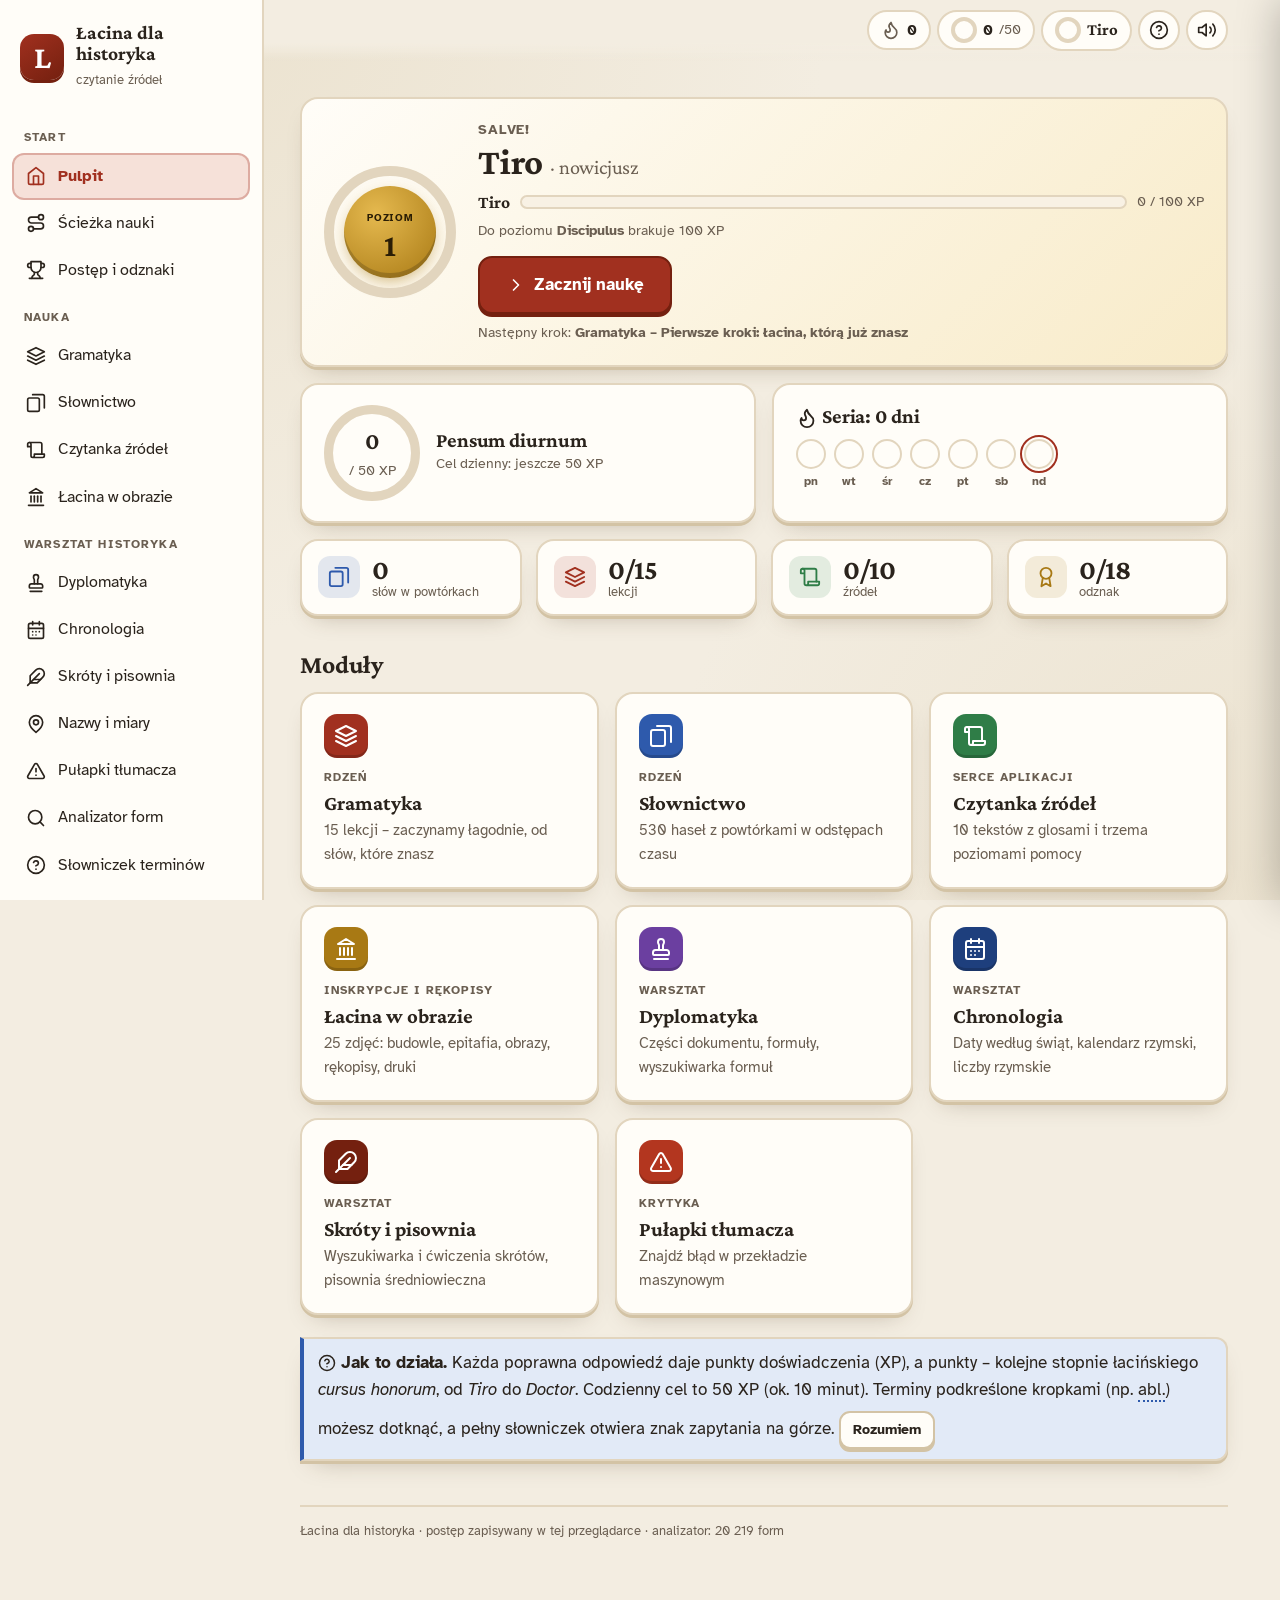
==== docs/index.html @ 0cb1b5a6 "Łacina dla historyka: aplikacja PWA Nowy wygląd, motywacja (XP, poziomy, odznaki), łagodny start, sł" ====
<!doctype html>
<html lang="pl">
<head>
<meta charset="utf-8">
<meta name="viewport" content="width=device-width, initial-scale=1, viewport-fit=cover">
<title>Łacina dla historyka</title>
<meta name="description" content="Nauka łaciny do czytania źródeł historycznych: gramatyka, słownictwo, czytanka, dyplomatyka, chronologia, inskrypcje.">
<meta name="theme-color" content="#a1301f">
<meta name="apple-mobile-web-app-capable" content="yes">
<meta name="mobile-web-app-capable" content="yes">
<meta name="apple-mobile-web-app-status-bar-style" content="default">
<meta name="apple-mobile-web-app-title" content="Łacina">
<link rel="manifest" href="manifest.webmanifest">
<link rel="apple-touch-icon" href="apple-touch-icon.png">
<link rel="preconnect" href="https://fonts.googleapis.com">
<link rel="preconnect" href="https://fonts.gstatic.com" crossorigin>
<link rel="stylesheet" href="https://fonts.googleapis.com/css2?family=Atkinson+Hyperlegible:ital,wght@0,400;0,700;1,400&family=Crimson+Pro:ital,wght@0,400;0,600;0,700;1,400;1,600&display=swap">
<link rel="icon" href="data:image/svg+xml,%3Csvg xmlns='http://www.w3.org/2000/svg' viewBox='0 0 32 32'%3E%3Crect width='32' height='32' rx='8' fill='%23a1301f'/%3E%3Ctext x='16' y='24' font-family='Georgia' font-size='22' font-weight='700' fill='white' text-anchor='middle'%3EL%3C/text%3E%3C/svg%3E">
<style>
/* ============================================================
   ŁACINA DLA HISTORYKA – system wizualny
   Styl: „miękka glina” (wypukłe karty, przyciski z naciśnięciem)
   w palecie rękopisu: rubryka, złoto, lapis, pergamin.
   Czcionki: Crimson Pro (nagłówki, łacina) + Atkinson Hyperlegible (interfejs)
   ============================================================ */
:root {
  --bg: #f3ede1; --bg2: #ebe2cf; --surface: #fffdf8; --surface2: #f8f1e4; --ink: #2a231c; --muted: #6a5e51; --line: #e2d5be; --line2: #d3c3a5;
  --primary: #a1301f; --primary-d: #74200f; --primary-soft: #f6e1d9;
  --gold: #a87914; --gold-l: #e5b94f; --gold-soft: #f8ebc9;
  --ok: #2f7d47; --ok-d: #1f5c33; --ok-soft: #e0efe3; --bad: #b3361f; --bad-soft: #f9e1da;
  --lapis: #2e5aac; --lapis-d: #1e3f7d; --lapis-soft: #e2eaf7;
  --serif: 'Crimson Pro', 'Palatino Linotype', 'Book Antiqua', Georgia, serif;
  --sans: 'Atkinson Hyperlegible', 'Segoe UI', system-ui, -apple-system, Roboto, sans-serif;
  --ms: 'Junicode', 'Segoe UI Historic', 'Noto Serif', 'Palatino Linotype', Cambria, serif;
  --r: 18px; --r-sm: 12px;
  --clay: 0 3px 0 var(--line2), 0 12px 24px -14px rgba(70, 45, 20, .35);
  --t-fast: 140ms; --t-mid: 240ms; --ease: cubic-bezier(.2, .8, .2, 1); --spring: cubic-bezier(.34, 1.56, .64, 1);
  --nav-h: 64px;
  color-scheme: light;
}
@media (prefers-color-scheme: dark) { :root:not([data-theme="light"]) {
  --bg: #15120e; --bg2: #1c1813; --surface: #221d17; --surface2: #2a241d; --ink: #eee5d5; --muted: #b3a693; --line: #3a3229; --line2: #2c261f;
  --primary: #e47a5f; --primary-d: #9c412c; --primary-soft: #3b2219; --gold: #e3b14f; --gold-l: #f0cd7c; --gold-soft: #3a2e14;
  --ok: #6cc287; --ok-d: #2f7d47; --ok-soft: #1b3324; --bad: #f08a72; --bad-soft: #3d221c; --lapis: #8db0e8; --lapis-d: #3f62a3; --lapis-soft: #1b2840;
  --clay: 0 3px 0 #0d0b08, 0 12px 24px -14px rgba(0, 0, 0, .7); color-scheme: dark; } }
:root[data-theme="dark"] {
  --bg: #15120e; --bg2: #1c1813; --surface: #221d17; --surface2: #2a241d; --ink: #eee5d5; --muted: #b3a693; --line: #3a3229; --line2: #2c261f;
  --primary: #e47a5f; --primary-d: #9c412c; --primary-soft: #3b2219; --gold: #e3b14f; --gold-l: #f0cd7c; --gold-soft: #3a2e14;
  --ok: #6cc287; --ok-d: #2f7d47; --ok-soft: #1b3324; --bad: #f08a72; --bad-soft: #3d221c; --lapis: #8db0e8; --lapis-d: #3f62a3; --lapis-soft: #1b2840;
  --clay: 0 3px 0 #0d0b08, 0 12px 24px -14px rgba(0, 0, 0, .7); color-scheme: dark;
}
* { box-sizing: border-box; }
html { -webkit-text-size-adjust: 100%; }
html, body { margin: 0; }
body { background: var(--bg); color: var(--ink); font: 17px/1.6 var(--sans); -webkit-font-smoothing: antialiased;
  background-image: radial-gradient(circle at 15% 0%, var(--bg2) 0, transparent 45%), radial-gradient(circle at 100% 100%, var(--bg2) 0, transparent 40%); background-attachment: fixed; }
a { color: var(--lapis); text-underline-offset: 2px; }
button, input, select, textarea { font: inherit; color: inherit; }
h1, h2, h3, h4 { font-family: var(--serif); font-weight: 700; line-height: 1.15; letter-spacing: -.005em; }
h1 { font-size: 2.3rem; margin: .1em 0 .35em; }
h2 { font-size: 1.6rem; margin: 1.3em 0 .5em; }
h3 { font-size: 1.28rem; margin: 1em 0 .4em; }
h4 { font-size: 1.15rem; margin: 1.3em 0 .35em; color: var(--primary); }
.la { font-family: var(--serif); font-size: 1.08em; }
i.la { font-style: italic; }
.ms { font-family: var(--ms); font-size: 1.15em; }
.ic { flex-shrink: 0; vertical-align: middle; }
::selection { background: var(--gold-soft); }

/* ---------- Układ ---------- */
.app { display: grid; grid-template-columns: 264px minmax(0, 1fr); min-height: 100vh; }
.side { background: var(--surface); border-right: 2px solid var(--line); padding: 18px 12px 30px; position: sticky; top: 0; height: 100vh; overflow-y: auto; z-index: 50; }
.brand { display: flex; gap: 12px; align-items: center; padding: 4px 8px 16px; margin-bottom: 6px; text-decoration: none; color: inherit; }
.brand .ini { font-family: var(--serif); font-size: 2rem; line-height: 1; color: #fff; font-weight: 700; width: 46px; height: 46px; display: grid; place-items: center;
  background: linear-gradient(145deg, var(--primary), var(--primary-d)); border-radius: 14px; box-shadow: 0 3px 0 var(--primary-d); }
.brand b { font-family: var(--serif); font-size: 1.22rem; display: block; line-height: 1.1; }
.brand small { color: var(--muted); font-size: .8rem; }
.nav-group { font-size: .72rem; text-transform: uppercase; letter-spacing: .1em; color: var(--muted); padding: 14px 12px 6px; font-weight: 700; }
.nav a { display: flex; align-items: center; gap: 12px; padding: 9px 12px; border-radius: 12px; color: var(--ink); text-decoration: none; font-size: .98rem; min-height: 44px; border: 2px solid transparent; transition: background var(--t-fast), border-color var(--t-fast); }
.nav a:hover { background: var(--surface2); }
.nav a.on { background: var(--primary-soft); color: var(--primary); font-weight: 700; border-color: color-mix(in srgb, var(--primary) 30%, transparent); }
.nav a .n { margin-left: auto; font-size: .75rem; background: var(--primary); color: #fff; border-radius: 99px; padding: 1px 8px; font-weight: 700; }
.main { padding: 14px 36px 90px; max-width: 1000px; width: 100%; }
.status { position: sticky; top: 0; z-index: 30; display: flex; gap: 6px; align-items: center; justify-content: flex-end; flex-wrap: wrap; padding: 10px 0; margin-bottom: 6px;
  background: linear-gradient(var(--bg) 70%, transparent); }
.st-item { display: inline-flex; align-items: center; gap: 6px; padding: 5px 12px; border-radius: 99px; background: var(--surface); border: 2px solid var(--line); text-decoration: none; color: var(--ink); min-height: 40px; font-size: .95rem; cursor: pointer; }
.st-item b { font-weight: 700; }
.st-item.lvl b { font-family: var(--serif); font-size: 1.05rem; }
.icon-btn { padding: 5px 9px; }
.flame { color: var(--muted); display: inline-flex; }
.flame.lit { color: #e8742c; filter: drop-shadow(0 0 6px rgba(232, 116, 44, .45)); }
.topbar { display: none; }
.bottomnav { display: none; }
@media (max-width: 900px) {
  .app { grid-template-columns: 1fr; }
  .side { position: fixed; left: 0; top: 0; width: 290px; transform: translateX(-102%); transition: transform var(--t-mid) var(--ease); box-shadow: 8px 0 30px rgba(0, 0, 0, .25); padding-bottom: calc(var(--nav-h) + 30px); }
  .side.open { transform: none; }
  .main { padding: 6px 16px calc(var(--nav-h) + 40px + env(safe-area-inset-bottom)); }
  .status { justify-content: space-between; padding-top: calc(8px + env(safe-area-inset-top)); }
  .st-item { padding: 4px 9px; font-size: .9rem; }
  .st-item.lvl b { display: none; }
  h1 { font-size: 1.85rem; }
  .bottomnav { display: grid; grid-template-columns: repeat(5, 1fr); position: fixed; left: 0; right: 0; bottom: 0; z-index: 40; background: var(--surface); border-top: 2px solid var(--line);
    padding: 6px 4px calc(6px + env(safe-area-inset-bottom)); min-height: var(--nav-h); }
  .bottomnav a, .bottomnav button { display: flex; flex-direction: column; align-items: center; justify-content: center; gap: 2px; text-decoration: none; color: var(--muted); font-size: .72rem; font-weight: 700; background: none; border: 0; min-height: 48px; border-radius: 12px; cursor: pointer; position: relative; z-index: 0; }
  .bottomnav .on { color: var(--primary); }
  .bottomnav .on::before { content: ''; position: absolute; top: 2px; width: 44px; height: 30px; border-radius: 10px; background: var(--primary-soft); z-index: -1; }
  .bottomnav .n { position: absolute; top: 2px; right: calc(50% - 22px); background: var(--primary); color: #fff; font-size: .62rem; border-radius: 99px; padding: 0 5px; }
}
.scrim { position: fixed; inset: 0; background: rgba(20, 12, 5, .45); z-index: 45; opacity: 0; pointer-events: none; transition: opacity var(--t-mid); }
.scrim.on { opacity: 1; pointer-events: auto; }

/* ---------- Karty i przyciski (glina) ---------- */
.lead { color: var(--muted); font-size: 1.08rem; max-width: 68ch; }
.lead-in { font-size: 1.1rem; background: var(--gold-soft); border-radius: var(--r-sm); padding: 12px 16px; border-left: 4px solid var(--gold); }
.card { background: var(--surface); border: 2px solid var(--line); border-radius: var(--r); padding: 20px 22px; box-shadow: var(--clay); margin: 16px 0; }
.card h3:first-child, .card h2:first-child { margin-top: 0; }
.grid { display: grid; gap: 16px; grid-template-columns: repeat(auto-fill, minmax(240px, 1fr)); }
.grid .card { margin: 0; }
.tile { display: flex; flex-direction: column; gap: 4px; text-decoration: none; color: inherit; transition: transform var(--t-fast) var(--ease), box-shadow var(--t-fast), border-color var(--t-fast); cursor: pointer; }
.tile:hover { border-color: var(--line2); transform: translateY(-2px); box-shadow: 0 5px 0 var(--line2), 0 18px 30px -16px rgba(70, 45, 20, .4); }
.tile:active { transform: translateY(2px); box-shadow: 0 1px 0 var(--line2); }
.tile .k { font-size: .76rem; text-transform: uppercase; letter-spacing: .08em; color: var(--muted); font-weight: 700; display: flex; align-items: center; gap: 6px; flex-wrap: wrap; }
.tile .t { font-family: var(--serif); font-size: 1.3rem; font-weight: 700; line-height: 1.15; }
.tile .d { color: var(--muted); font-size: .93rem; }
.tile .ti { width: 44px; height: 44px; border-radius: 13px; display: grid; place-items: center; color: #fff; margin-bottom: 6px; box-shadow: inset 0 -3px 0 rgba(0, 0, 0, .18); }
.btn { display: inline-flex; align-items: center; justify-content: center; gap: 8px; border: 2px solid var(--line2); background: var(--surface); padding: 9px 18px; border-radius: 14px; cursor: pointer; text-decoration: none; color: var(--ink);
  font-size: .98rem; font-weight: 700; min-height: 46px; box-shadow: 0 3px 0 var(--line2); transition: transform var(--t-fast) var(--ease), box-shadow var(--t-fast), background var(--t-fast); }
.btn:hover { background: var(--surface2); }
.btn:active { transform: translateY(3px); box-shadow: 0 0 0 var(--line2); }
.btn.pri { background: var(--primary); border-color: var(--primary-d); color: #fff; box-shadow: 0 3px 0 var(--primary-d); }
.btn.pri:hover { filter: brightness(1.07); }
.btn.pri:active { box-shadow: 0 0 0 var(--primary-d); }
.btn.okb { background: var(--ok); border-color: var(--ok-d); color: #fff; box-shadow: 0 3px 0 var(--ok-d); }
.btn.gold { background: linear-gradient(180deg, var(--gold-l), var(--gold)); border-color: var(--gold); color: #2a1d05; box-shadow: 0 3px 0 #7a5608; }
.btn.sm { padding: 5px 12px; font-size: .88rem; min-height: 38px; border-radius: 11px; }
.btn.big { padding: 13px 26px; font-size: 1.08rem; min-height: 54px; }
.btn:disabled { opacity: .5; cursor: default; transform: none; }
.row { display: flex; flex-wrap: wrap; gap: 10px; align-items: center; }
.row.sp { justify-content: space-between; }
.tabs { display: flex; gap: 6px; overflow-x: auto; margin: 14px 0 18px; padding-bottom: 4px; scrollbar-width: thin; }
.tabs button { border: 2px solid var(--line); background: var(--surface); padding: 7px 14px; cursor: pointer; border-radius: 99px; color: var(--muted); font-weight: 700; white-space: nowrap; min-height: 42px; transition: all var(--t-fast); }
.tabs button.on { color: #fff; background: var(--lapis); border-color: var(--lapis-d); box-shadow: 0 2px 0 var(--lapis-d); }
.chip { display: inline-flex; align-items: center; gap: 6px; border: 2px solid var(--line); background: var(--surface); border-radius: 99px; padding: 5px 13px; font-size: .9rem; cursor: pointer; user-select: none; min-height: 38px; font-weight: 700; transition: all var(--t-fast); }
.chip.on { background: var(--lapis-soft); border-color: var(--lapis); color: var(--lapis); }
.tag { display: inline-block; font-size: .74rem; border-radius: 6px; padding: 1px 7px; background: var(--surface2); color: var(--muted); border: 1px solid var(--line); vertical-align: middle; font-weight: 700; }
.tag.real { background: var(--ok-soft); color: var(--ok); border-color: transparent; }
.tag.model { background: var(--lapis-soft); color: var(--lapis); border-color: transparent; }
.tag.ep { background: var(--primary-soft); color: var(--primary); border-color: transparent; }
input[type=text], input[type=number], select, textarea { background: var(--surface); border: 2px solid var(--line); border-radius: 12px; padding: 9px 12px; max-width: 100%; min-height: 44px; }
textarea { width: 100%; min-height: 96px; font-family: var(--serif); font-size: 1.1rem; }
input:focus-visible, select:focus-visible, textarea:focus-visible, button:focus-visible, a:focus-visible, [tabindex]:focus-visible { outline: 3px solid var(--lapis); outline-offset: 2px; }
.muted { color: var(--muted); }
.small { font-size: .88rem; }
.warn { background: var(--primary-soft); border-left: 4px solid var(--primary); padding: 10px 14px; border-radius: 0 12px 12px 0; }
.tip { background: var(--lapis-soft); border-left: 4px solid var(--lapis); padding: 10px 14px; border-radius: 0 12px 12px 0; }
.exs p { margin: .5em 0; padding-left: 14px; border-left: 3px solid var(--line); }
.ok { color: var(--ok); } .bad { color: var(--bad); }
.done-mark { color: var(--ok); font-weight: 700; display: inline-flex; align-items: center; gap: 3px; }
.lesson-body { max-width: 72ch; }
.lesson-body p, .lesson-body li { font-size: 1.04rem; }

/* słowniczek i podpowiedzi */
abbr.term { text-decoration: none; border-bottom: 2px dotted var(--lapis); cursor: help; color: inherit; }
abbr.term:hover { background: var(--lapis-soft); border-radius: 3px; }
.termpop { position: absolute; z-index: 80; max-width: 300px; background: var(--ink); color: var(--bg); padding: 10px 13px; border-radius: 12px; font-size: .9rem; box-shadow: 0 10px 30px rgba(0, 0, 0, .3); animation: fadeUp var(--t-mid) var(--ease); }
.termpop b { font-family: var(--serif); font-size: 1.05rem; }
.drawer { position: fixed; top: 0; right: 0; bottom: 0; width: min(440px, 100%); background: var(--surface); z-index: 90; box-shadow: -10px 0 40px rgba(0, 0, 0, .25); transform: translateX(102%); transition: transform var(--t-mid) var(--ease); display: flex; flex-direction: column; }
.drawer.open { transform: none; }
.drawer header { display: flex; align-items: center; justify-content: space-between; padding: 16px 18px; border-bottom: 2px solid var(--line); }
.drawer header h2 { margin: 0; font-size: 1.4rem; }
.drawer .body { overflow-y: auto; padding: 8px 18px 40px; }
.gl-item { padding: 10px 0; border-bottom: 1px solid var(--line); }
.gl-item b.ab { display: inline-block; min-width: 64px; font-family: var(--serif); color: var(--primary); font-size: 1.1rem; }
.wordgrid { display: grid; grid-template-columns: repeat(auto-fill, minmax(150px, 1fr)); gap: 10px; margin: 10px 0; }
.wordgrid div { background: var(--surface); border: 2px solid var(--line); border-radius: 14px; padding: 10px 12px; box-shadow: 0 2px 0 var(--line2); display: flex; flex-direction: column; }
.wordgrid i.la { font-size: 1.3rem; font-weight: 600; }
.wordgrid span { font-weight: 700; }
.wordgrid small { color: var(--muted); font-size: .8rem; }
.wordgrid .trap { border-color: var(--primary); background: var(--primary-soft); }
.formula { display: flex; flex-wrap: wrap; gap: 10px; margin: 12px 0; }
.formula span { display: flex; flex-direction: column; align-items: center; background: var(--gold-soft); border: 2px solid var(--gold-l); border-radius: 14px; padding: 8px 14px; }
.formula i.la { font-size: 1.5rem; font-weight: 600; }
.formula small { color: var(--muted); font-weight: 700; }

/* tabele */
.tblwrap { overflow-x: auto; }
table.tbl { border-collapse: separate; border-spacing: 0; margin: 12px 0; font-size: .96rem; min-width: 300px; border: 2px solid var(--line); border-radius: 14px; overflow: hidden; background: var(--surface); }
table.tbl th, table.tbl td { border-bottom: 1px solid var(--line); padding: 7px 12px; text-align: left; vertical-align: top; }
table.tbl tr:last-child td { border-bottom: 0; }
table.tbl th { background: var(--surface2); font-weight: 700; }
table.par td:first-child { color: var(--muted); }
table.par td b { color: var(--primary); }
.lesson-body table.tbl { display: block; overflow-x: auto; max-width: 100%; }

/* ćwiczenia */
.q { margin: 6px 0 18px; }
.q .qq { font-weight: 700; margin-bottom: 10px; font-size: 1.05rem; }
.opts { display: grid; gap: 10px; }
.opt { text-align: left; border: 2px solid var(--line2); background: var(--surface); border-radius: 14px; padding: 11px 16px; cursor: pointer; min-height: 50px; box-shadow: 0 3px 0 var(--line2); font-size: 1rem;
  transition: transform var(--t-fast) var(--ease), box-shadow var(--t-fast), background var(--t-fast), border-color var(--t-fast); }
.opt:hover:not(:disabled) { border-color: var(--lapis); background: var(--lapis-soft); }
.opt:active:not(:disabled) { transform: translateY(3px); box-shadow: none; }
.opt small { display: block; color: var(--muted); font-size: .78rem; margin-top: 1px; }
.opt.right { background: var(--ok-soft); border-color: var(--ok); box-shadow: 0 3px 0 var(--ok-d); }
.opt.wrong { background: var(--bad-soft); border-color: var(--bad); }
.opt:disabled { cursor: default; }
.expl { margin-top: 10px; font-size: .96rem; padding: 10px 14px; border-radius: 12px; background: var(--surface2); }
.expl.good { background: var(--ok-soft); }
.expl.badx { background: var(--bad-soft); }
.tok { cursor: pointer; border-radius: 6px; padding: 1px 4px; border: 2px solid transparent; transition: all var(--t-fast); }
.tok:hover { background: var(--lapis-soft); }
.tok.sel { background: var(--lapis-soft); border-color: var(--lapis); }
.tok.hit { background: var(--ok-soft); border-color: var(--ok); }
.tok.miss { background: var(--bad-soft); border: 2px dashed var(--bad); }
.tok.false { background: var(--bad-soft); text-decoration: line-through; }
.find-s { font-family: var(--serif); font-size: 1.3rem; line-height: 2.1; }
.drill-form { font-family: var(--serif); font-size: 2.6rem; color: var(--primary); margin: 6px 0; font-weight: 600; }
.score { font-family: var(--serif); font-size: 1.4rem; }
.qprog { height: 12px; background: var(--surface2); border-radius: 99px; overflow: hidden; border: 2px solid var(--line); margin: 6px 0 14px; }
.qprog i { display: block; height: 100%; background: linear-gradient(90deg, var(--ok), #59b072); border-radius: 99px; transition: width .5s var(--ease); box-shadow: inset 0 -3px 0 rgba(0, 0, 0, .12); }
.lsteps { display: flex; gap: 8px; margin: 6px 0 18px; flex-wrap: wrap; }
.lsteps span { display: inline-flex; align-items: center; gap: 6px; font-size: .85rem; font-weight: 700; color: var(--muted); background: var(--surface); border: 2px solid var(--line); border-radius: 99px; padding: 4px 12px; }
.lsteps span.on { color: var(--primary); border-color: var(--primary); background: var(--primary-soft); }
.lsteps span.done { color: var(--ok); border-color: var(--ok); background: var(--ok-soft); }

/* czytanka */
.reader { font-family: var(--serif); font-size: 1.36rem; line-height: 2.1; }
.reader.l1 { line-height: 1.35; }
.w { cursor: pointer; border-radius: 4px; }
.w:hover { background: var(--lapis-soft); }
.w.looked { border-bottom: 2px dotted var(--primary); }
.reader.l1 .wb, .reader.l2 .wb.hasg { display: inline-flex; flex-direction: column; align-items: flex-start; vertical-align: top; margin: 0 4px 12px 0; }
.wb .g { display: none; font-family: var(--sans); font-size: .64rem; line-height: 1.25; color: var(--muted); max-width: 14ch; }
.reader.l1 .wb .g, .reader.l2 .wb.hasg .g { display: block; }
.reader.l2 .wb.hasg .w { color: var(--primary); }
.wpop { position: absolute; z-index: 60; background: var(--surface); border: 2px solid var(--line); border-radius: 14px; box-shadow: 0 12px 34px rgba(0, 0, 0, .2); padding: 12px 16px; max-width: 340px; font-size: .93rem; animation: fadeUp var(--t-mid) var(--ease); }
.wpop .lem { font-family: var(--serif); font-size: 1.25rem; font-weight: 700; }
.wpop .fm { color: var(--muted); }
.wpop .mn { margin-top: 4px; }
.wpop .auto { margin-top: 8px; padding-top: 8px; border-top: 1px solid var(--line); font-size: .84rem; color: var(--muted); }
.part-chip { font-family: var(--sans); font-size: .62rem; text-transform: uppercase; letter-spacing: .06em; color: #fff; padding: 1px 7px; border-radius: 5px; vertical-align: middle; margin-right: 4px; font-weight: 700; }
.seg { border-radius: 4px; padding: 2px 0; }
.tr { font-family: var(--serif); font-size: 1.15rem; background: var(--surface2); padding: 14px 18px; border-radius: 14px; border: 2px solid var(--line); }
.levels { display: inline-flex; border: 2px solid var(--line); border-radius: 14px; overflow: hidden; background: var(--surface); }
.levels button { border: 0; background: none; padding: 8px 13px; cursor: pointer; font-size: .9rem; font-weight: 700; min-height: 42px; color: var(--muted); }
.levels button.on { background: var(--lapis); color: #fff; }

/* fiszki */
.flash { text-align: center; padding: 34px 22px; min-height: 260px; display: flex; flex-direction: column; justify-content: center; }
.flash .la { font-size: 2.3rem; font-weight: 600; }
.flash .cls { color: var(--muted); font-size: .88rem; }
.flash .ans { font-size: 1.35rem; margin-top: 14px; animation: fadeUp var(--t-mid) var(--ease); }
.grades { display: grid; grid-template-columns: repeat(4, 1fr); gap: 8px; margin-top: 18px; }
.grades .btn { flex-direction: column; gap: 0; padding: 8px 6px; }
.grades .btn small { color: var(--muted); font-size: .72rem; font-weight: 400; }
.grades .g0 { border-color: var(--bad); } .grades .g3 { border-color: var(--ok); }

/* obrazy */
.imgcard { padding: 0; overflow: hidden; }
.imgcard .ph { aspect-ratio: 4 / 3; background: var(--surface2); display: grid; place-items: center; color: var(--muted); font-size: .85rem; overflow: hidden; }
.imgcard .ph img { width: 100%; height: 100%; object-fit: cover; display: block; transition: transform .5s var(--ease); }
.imgcard:hover .ph img { transform: scale(1.04); }
.imgcard .tx { padding: 12px 16px 16px; }
.figure { background: var(--surface2); border-radius: var(--r); overflow: hidden; border: 2px solid var(--line); box-shadow: var(--clay); }
.figure img { width: 100%; max-height: 72vh; object-fit: contain; display: block; background: #111; }
.figure .cap { padding: 8px 14px; font-size: .82rem; color: var(--muted); }
.inscr { font-family: var(--serif); font-size: 1.25rem; letter-spacing: .03em; white-space: pre-line; background: var(--surface2); padding: 14px 18px; border-radius: 14px; border: 2px solid var(--line); }
.hidden { display: none !important; }
.offline { padding: 40px 16px; text-align: center; color: #ddd; }

/* ---------- Motywacja ---------- */
.hero { display: grid; grid-template-columns: auto 1fr; gap: 22px; align-items: center; background: linear-gradient(135deg, var(--surface) 0%, var(--gold-soft) 100%); }
.hero h1 { margin: 0 0 4px; }
@media (max-width: 560px) { .hero { grid-template-columns: 1fr; justify-items: center; text-align: center; } .hero .row { justify-content: center; } }
.emblem { position: relative; width: 132px; height: 132px; display: grid; place-items: center; }
.emblem svg.ring { position: absolute; inset: 0; }
.emblem .core { width: 92px; height: 92px; border-radius: 50%; display: grid; place-items: center; text-align: center; color: #2a1d05;
  background: radial-gradient(circle at 35% 30%, var(--gold-l), var(--gold)); box-shadow: inset 0 -5px 0 rgba(0, 0, 0, .18), 0 6px 18px -6px rgba(168, 121, 20, .7); }
.emblem .core b { font-family: var(--serif); font-size: 2rem; line-height: 1; display: block; }
.emblem .core small { font-size: .62rem; font-weight: 700; letter-spacing: .08em; text-transform: uppercase; }
.ring-bg { fill: none; stroke: var(--line); }
.ring-fg { fill: none; stroke: var(--ok); stroke-linecap: round; transition: stroke-dashoffset 1s var(--ease); }
.ring.gold .ring-fg { stroke: var(--gold); }
.ring.full .ring-fg { stroke: var(--ok); }
.ring.lapis .ring-fg { stroke: var(--lapis); }
.ring.prim .ring-fg { stroke: var(--primary); }
.lvlbar { display: flex; align-items: center; gap: 10px; flex-wrap: wrap; }
.lvlname { font-family: var(--serif); font-weight: 700; font-size: 1.1rem; }
.xpbar { flex: 1; min-width: 140px; height: 14px; background: var(--surface2); border: 2px solid var(--line); border-radius: 99px; overflow: hidden; }
.xpbar i { display: block; height: 100%; background: linear-gradient(90deg, var(--gold), var(--gold-l)); border-radius: 99px; box-shadow: inset 0 -3px 0 rgba(0, 0, 0, .12); transition: width 1s var(--ease); }
.stats { display: grid; grid-template-columns: repeat(auto-fit, minmax(150px, 1fr)); gap: 14px; }
.stat { background: var(--surface); border: 2px solid var(--line); border-radius: var(--r); padding: 14px 16px; box-shadow: var(--clay); display: flex; gap: 12px; align-items: center; }
.stat .si { width: 42px; height: 42px; border-radius: 12px; display: grid; place-items: center; flex-shrink: 0; }
.stat .v { font-family: var(--serif); font-size: 1.75rem; font-weight: 700; line-height: 1.05; }
.stat .l { color: var(--muted); font-size: .82rem; line-height: 1.25; }
.week { display: flex; gap: 8px; margin-top: 10px; flex-wrap: wrap; }
.week span { display: flex; flex-direction: column; align-items: center; gap: 3px; font-size: .72rem; color: var(--muted); font-weight: 700; }
.week i { width: 30px; height: 30px; border-radius: 50%; border: 2px solid var(--line); display: grid; place-items: center; background: var(--surface); }
.week i.on { background: linear-gradient(145deg, #f39a4a, #e0612a); border-color: #c4511f; color: #fff; }
.week i.today { outline: 2px solid var(--primary); outline-offset: 2px; }
.modrings { display: grid; grid-template-columns: repeat(auto-fill, minmax(150px, 1fr)); gap: 14px; }
.modring { display: flex; flex-direction: column; align-items: center; text-align: center; gap: 6px; text-decoration: none; color: inherit; padding: 16px 10px; }
.modring .rw { position: relative; width: 74px; height: 74px; display: grid; place-items: center; }
.modring .rw svg.ring { position: absolute; inset: 0; }
.modring b { font-family: var(--serif); font-size: 1.1rem; }
.heat { display: grid; grid-template-rows: repeat(7, 14px); grid-auto-flow: column; grid-auto-columns: 14px; gap: 4px; overflow-x: auto; padding: 4px 0; }
.heat i { width: 14px; height: 14px; border-radius: 4px; background: var(--surface2); border: 1px solid var(--line); }
.heat i.h1 { background: #f2d58e; border-color: #e1bd62; } .heat i.h2 { background: #e6aa45; border-color: #c98d2a; } .heat i.h3 { background: #c46a24; border-color: #a2561b; } .heat i.h4 { background: var(--primary); border-color: var(--primary-d); }
.bars { display: flex; align-items: flex-end; gap: 6px; height: 140px; padding-top: 10px; }
.bars div { flex: 1; display: flex; flex-direction: column; align-items: center; gap: 4px; height: 100%; justify-content: flex-end; font-size: .68rem; color: var(--muted); }
.bars b { display: block; width: 100%; border-radius: 6px 6px 3px 3px; background: linear-gradient(180deg, var(--gold-l), var(--gold)); min-height: 3px; transition: height .8s var(--ease); }
.bars b.goal { background: linear-gradient(180deg, #7fcf94, var(--ok)); }
.badges { display: grid; grid-template-columns: repeat(auto-fill, minmax(130px, 1fr)); gap: 14px; }
.badge { display: flex; flex-direction: column; align-items: center; text-align: center; gap: 6px; padding: 14px 8px; border-radius: var(--r); background: var(--surface); border: 2px solid var(--line); box-shadow: var(--clay); }
.badge .md { width: 62px; height: 62px; border-radius: 50%; display: grid; place-items: center; color: #3b2a07; background: radial-gradient(circle at 35% 30%, var(--gold-l), var(--gold)); box-shadow: inset 0 -4px 0 rgba(0, 0, 0, .2); position: relative; overflow: hidden; }
.badge .md::after { content: ''; position: absolute; inset: 0; background: linear-gradient(120deg, transparent 30%, rgba(255, 255, 255, .55) 45%, transparent 60%); transform: translateX(-120%); animation: shine 3.2s ease-in-out infinite; }
.badge.locked .md { background: var(--surface2); color: var(--muted); box-shadow: inset 0 -3px 0 var(--line); }
.badge.locked .md::after { display: none; }
.badge.locked { opacity: .75; }
.badge b { font-family: var(--serif); font-size: 1.05rem; }
.badge small { color: var(--muted); font-size: .76rem; line-height: 1.25; }

/* ścieżka (cursus) */
.path { position: relative; display: flex; flex-direction: column; align-items: center; gap: 10px; padding: 10px 0 30px; }
.unit { width: 100%; max-width: 560px; margin: 18px 0 6px; padding: 12px 18px; border-radius: var(--r); color: #fff; box-shadow: inset 0 -4px 0 rgba(0, 0, 0, .2); }
.unit b { font-family: var(--serif); font-size: 1.2rem; display: block; }
.unit small { opacity: .9; }
.node { position: relative; display: flex; align-items: center; gap: 14px; text-decoration: none; color: inherit; width: 100%; max-width: 560px; }
.node .dot { width: 66px; height: 66px; border-radius: 50%; display: grid; place-items: center; flex-shrink: 0; background: var(--surface); border: 3px solid var(--line2); box-shadow: 0 5px 0 var(--line2); color: var(--muted); transition: transform var(--t-fast) var(--ease); }
.node:hover .dot { transform: translateY(-2px); }
.node:active .dot { transform: translateY(4px); box-shadow: 0 1px 0 var(--line2); }
.node.done .dot { background: radial-gradient(circle at 35% 30%, var(--gold-l), var(--gold)); border-color: #8f6510; box-shadow: 0 5px 0 #7a5608; color: #3b2a07; }
.node.cur .dot { background: var(--primary); border-color: var(--primary-d); box-shadow: 0 5px 0 var(--primary-d); color: #fff; animation: pulse 2s ease-in-out infinite; }
.node .lbl { background: var(--surface); border: 2px solid var(--line); border-radius: 14px; padding: 8px 14px; box-shadow: 0 2px 0 var(--line2); flex: 1; }
.node .lbl small { display: block; color: var(--muted); font-size: .75rem; text-transform: uppercase; letter-spacing: .07em; font-weight: 700; }
.node .lbl span { font-weight: 700; }
.node.cur .lbl { border-color: var(--primary); }
.node.z1 { padding-left: 40px; } .node.z2 { padding-left: 80px; } .node.z3 { padding-left: 40px; }
@media (max-width: 520px) { .node.z1, .node.z3 { padding-left: 18px; } .node.z2 { padding-left: 36px; } .node .dot { width: 56px; height: 56px; } }
.startbtn { position: absolute; top: -26px; left: 0; background: var(--primary); color: #fff; font-size: .7rem; font-weight: 700; padding: 2px 10px; border-radius: 8px; text-transform: uppercase; letter-spacing: .08em; animation: bob 1.6s ease-in-out infinite; white-space: nowrap; }
.node.cur { margin-top: 22px; }

/* toasty, +XP, okna */
#toasts { position: fixed; left: 50%; bottom: calc(var(--nav-h) + 20px + env(safe-area-inset-bottom)); transform: translateX(-50%); z-index: 100; display: flex; flex-direction: column; gap: 8px; align-items: center; pointer-events: none; width: max-content; max-width: calc(100vw - 32px); }
@media (min-width: 901px) { #toasts { bottom: 28px; } }
.toast { display: flex; gap: 10px; align-items: center; background: var(--ink); color: var(--bg); padding: 10px 18px; border-radius: 16px; box-shadow: 0 10px 28px rgba(0, 0, 0, .3); opacity: 0; transform: translateY(14px) scale(.96); transition: opacity var(--t-mid), transform var(--t-mid) var(--spring); }
.toast.in { opacity: 1; transform: none; }
.toast small { opacity: .85; display: inline-flex; align-items: center; gap: 4px; }
.toast .praise { font-family: var(--serif); font-style: italic; font-weight: 700; font-size: 1.3rem; color: var(--gold-l); }
.toast.ok { background: var(--ok-d); color: #fff; }
.toast.ok .praise { color: #fff3c4; }
.toast.badge, .toast.goal, .toast.combo { background: linear-gradient(135deg, #3b2a07, #6d4c0b); color: #fff3d6; border: 2px solid var(--gold-l); }
.xpfloat { position: absolute; z-index: 110; transform: translateX(-50%); font-weight: 700; color: var(--gold); font-size: 1.05rem; pointer-events: none; text-shadow: 0 1px 0 rgba(0, 0, 0, .15); animation: floatUp 1.1s var(--ease) forwards; }
.confetti { position: fixed; inset: 0; width: 100vw; height: 100vh; pointer-events: none; z-index: 120; }
.modal-wrap { position: fixed; inset: 0; z-index: 115; display: grid; place-items: center; padding: 18px; background: rgba(20, 12, 5, .55); backdrop-filter: blur(3px); opacity: 0; transition: opacity var(--t-mid); }
.modal-wrap.in { opacity: 1; }
.modal { background: var(--surface); border: 2px solid var(--line); border-radius: 26px; padding: 30px 26px 24px; max-width: 440px; width: 100%; text-align: center; box-shadow: 0 30px 60px rgba(0, 0, 0, .35); transform: scale(.85); transition: transform 420ms var(--spring); margin-top: 50px; }
.modal-wrap.in .modal { transform: none; }
.modal h2 { margin: .2em 0 .3em; font-size: 1.8rem; }
.modal .kicker { font-family: var(--serif); font-style: italic; font-size: 1.4rem; color: var(--gold); font-weight: 700; }
.medallion { width: 96px; height: 96px; border-radius: 50%; margin: -78px auto 8px; display: grid; place-items: center; color: #3b2a07; background: radial-gradient(circle at 35% 30%, var(--gold-l), var(--gold)); border: 4px solid var(--surface); box-shadow: 0 8px 24px -6px rgba(168, 121, 20, .8), inset 0 -5px 0 rgba(0, 0, 0, .18); animation: spinIn .7s var(--spring); }
.mstats { display: flex; justify-content: center; gap: 10px; margin: 14px 0 8px; flex-wrap: wrap; }
.mstats div { background: var(--surface2); border: 2px solid var(--line); border-radius: 14px; padding: 8px 14px; min-width: 92px; }
.mstats b { display: block; font-family: var(--serif); font-size: 1.5rem; color: var(--primary); }
.mstats span { font-size: .78rem; color: var(--muted); font-weight: 700; }
.lvlmini { margin-top: 10px; text-align: left; }

/* różne */
.kv { display: grid; grid-template-columns: max-content 1fr; gap: 6px 18px; }
.kv dt { color: var(--muted); } .kv dd { margin: 0; }
.res { border-left: 4px solid var(--lapis); padding: 8px 14px; margin: 10px 0; background: var(--surface); border-radius: 0 12px 12px 0; }
.res .lem { font-family: var(--serif); font-weight: 700; font-size: 1.15rem; }
mark { background: #f3d98b; color: inherit; border-radius: 3px; padding: 0 2px; }
:root[data-theme="dark"] mark { background: #6b5521; }
@media (prefers-color-scheme: dark) { :root:not([data-theme="light"]) mark { background: #6b5521; } }
.foot { margin-top: 44px; color: var(--muted); font-size: .82rem; border-top: 2px solid var(--line); padding-top: 14px; }
.switch { display: flex; align-items: center; justify-content: space-between; gap: 12px; padding: 10px 0; border-bottom: 1px solid var(--line); flex-wrap: wrap; }
.switch:last-child { border-bottom: 0; }

/* animacje */
@keyframes fadeUp { from { opacity: 0; transform: translateY(6px); } to { opacity: 1; transform: none; } }
@keyframes floatUp { 0% { opacity: 0; transform: translate(-50%, 6px) scale(.8); } 20% { opacity: 1; transform: translate(-50%, -6px) scale(1.1); } 100% { opacity: 0; transform: translate(-50%, -46px) scale(1); } }
@keyframes popIn { 0% { transform: scale(1); } 40% { transform: scale(1.05); } 100% { transform: scale(1); } }
@keyframes shakeX { 0%, 100% { transform: translateX(0); } 20% { transform: translateX(-7px); } 40% { transform: translateX(6px); } 60% { transform: translateX(-4px); } 80% { transform: translateX(3px); } }
@keyframes pulse { 0%, 100% { box-shadow: 0 5px 0 var(--primary-d), 0 0 0 0 color-mix(in srgb, var(--primary) 45%, transparent); } 50% { box-shadow: 0 5px 0 var(--primary-d), 0 0 0 12px transparent; } }
@keyframes bob { 0%, 100% { transform: translateY(0); } 50% { transform: translateY(-4px); } }
@keyframes shine { 0%, 60% { transform: translateX(-120%); } 85%, 100% { transform: translateX(120%); } }
@keyframes spinIn { from { transform: scale(.3) rotate(-160deg); opacity: 0; } to { transform: none; opacity: 1; } }
.bump { animation: popIn .35s var(--spring); }
.shake { animation: shakeX .4s ease; }
.fade-in { animation: fadeUp .35s var(--ease) both; }
@media (prefers-reduced-motion: reduce) {
  *, *::before, *::after { animation-duration: .01ms !important; animation-iteration-count: 1 !important; transition-duration: .01ms !important; }
}

/* pasek statusu nad treścią */
.col { min-width: 0; }
.col > .status { padding-left: 36px; padding-right: 36px; max-width: 1000px; }
@media (max-width: 900px) { .col > .status { padding-left: 16px; padding-right: 16px; } }
.modrings .card, .badges .card, .stats .card { margin: 0; }
@media (max-width: 520px) { .modrings { grid-template-columns: repeat(3, 1fr); gap: 10px; } .modring { padding: 12px 4px; } .modring .rw { width: 60px; height: 60px; } .modring .rw svg.ring { width: 60px; height: 60px; } .modring b { font-size: .95rem; } .badges { grid-template-columns: repeat(3, 1fr); gap: 10px; } .badge .md { width: 50px; height: 50px; } }

</style>
</head>
<body>
<div class="app">
  <aside class="side" aria-label="Menu główne">
    <a class="brand" href="#/pulpit"><span class="ini">L</span><span><b>Łacina dla historyka</b><small>czytanie źródeł</small></span></a>
    <nav class="nav" id="nav"></nav>
  </aside>
  <div class="col">
    <div class="status" id="status" aria-label="Postęp dnia"></div>
    <main class="main" id="main"></main>
  </div>
</div>
<nav class="bottomnav" id="bnav" aria-label="Nawigacja"></nav>
<div class="scrim" id="scrim"></div>
<aside class="drawer" id="drawer" aria-label="Słowniczek"></aside>
<script>
/* ============================================================
   MORFOLOGIA: normalizacja pisowni, generator paradygmatów,
   indeks form i analizator
   ============================================================ */
'use strict';
var LAT = window.LAT = window.LAT || {};

(function () {
  var CASES = ['nom.', 'gen.', 'dat.', 'acc.', 'abl.'];
  var PERS = ['1 os. lp.', '2 os. lp.', '3 os. lp.', '1 os. lm.', '2 os. lm.', '3 os. lm.'];
  var PA = ['m', 's', 't', 'mus', 'tis', 'nt'];
  var PP = ['r', 'ris', 'tur', 'mur', 'mini', 'ntur'];

  /* ---------- Normalizacja pisowni (klucz wyszukiwania) ----------
     Sprowadza warianty średniowieczne i klasyczne do wspólnego klucza:
     ae/oe→e, j→i, v→u, y→i, ti+samogłoska→ci, ch→h, h znika,
     podwojone spółgłoski→pojedyncze, mpn→mn. */
  function norm(w) {
    w = String(w || '').toLowerCase().normalize('NFD').replace(/[̀-ͯ]/g, '');
    w = w.replace(/æ/g, 'ae').replace(/œ/g, 'oe');
    w = w.replace(/j/g, 'i').replace(/v/g, 'u').replace(/y/g, 'i');
    w = w.replace(/ae/g, 'e').replace(/oe/g, 'e');
    w = w.replace(/mpn/g, 'mn');
    w = w.replace(/ti(?=[aeiou])/g, 'ci');
    w = w.replace(/ch/g, 'h').replace(/h/g, '');
    w = w.replace(/([bcdfglmnprstx])\1/g, '$1');
    return w.replace(/[^a-z]/g, '');
  }
  LAT.norm = norm;

  /* Opis zmian pisowni (do narzędzia „normalizator”) */
  LAT.explainSpelling = function (w) {
    var notes = [];
    var s = w.toLowerCase();
    var cls = s;
    if (/e/.test(s)) notes.push('e może odpowiadać klasycznemu ae lub oe (ecclesie = ecclesiae, pena = poena)');
    if (/ci[aeiou]/.test(s)) { notes.push('ci + samogłoska często = klasyczne ti (gracia = gratia, donacio = donatio)'); cls = cls.replace(/ci(?=[aeiou])/g, 'ti'); }
    if (/ch/.test(s)) { notes.push('ch bywa zapisem h (michi = mihi, nichil = nihil)'); cls = cls.replace(/michi/g, 'mihi').replace(/nichil/g, 'nihil'); }
    if (/y/.test(s)) { notes.push('y = i (ymago = imago, sylva = silva)'); cls = cls.replace(/y/g, 'i'); }
    if (/mpn/.test(s)) { notes.push('mpn = mn (dampnum = damnum, sollempnis = sollemnis)'); cls = cls.replace(/mpn/g, 'mn'); }
    if (/j/.test(s)) { notes.push('j = i (Johannes = Iohannes)'); }
    if (/^h/.test(s)) notes.push('h na początku bywa dodawane lub opuszczane (hortus/ortus, habundantia = abundantia)');
    if (/([bcdfglmnprst])\1/.test(s)) notes.push('podwojenia spółgłosek bywają dowolne (litera/littera, quatuor/quattuor)');
    if (/[^aeiou]e(?=[^aeiou]|$)/.test(s) && !/ae/.test(s)) {
      notes.push('przy szukaniu w słowniku klasycznym spróbuj e → ae w końcówkach (-e → -ae, -arum zostaje)');
    }
    return { notes: notes, guess: cls };
  };

  function push(out, f, an, meta) {
    String(f).split('/').forEach(function (x) {
      if (x) out.push(Object.assign({ f: x, an: an }, meta || {}));
    });
  }

  function decline(out, sg, pl, label, gd, kind) {
    for (var i = 0; i < 5; i++) {
      if (sg) push(out, sg[i], (label || '') + CASES[i] + ' lp.' + (gd ? ' ' + gd : ''), { k: kind, cs: i, nm: 's', gd: gd || '' });
    }
    for (var j = 0; j < 5; j++) {
      if (pl) push(out, pl[j], (label || '') + CASES[j] + ' lm.' + (gd ? ' ' + gd : ''), { k: kind, cs: j, nm: 'p', gd: gd || '' });
    }
  }

  /* ---------- Rzeczowniki ---------- */
  function nounTables(cls, nom, gen) {
    var st;
    switch (cls) {
      case 'n1': st = gen.slice(0, -2);
        return [[nom, st + 'ae', st + 'ae', st + 'am', st + 'a'], [st + 'ae', st + 'arum', st + 'is', st + 'as', st + 'is']];
      case 'n2': case 'n2r': st = gen.slice(0, -1);
        return [[nom, st + 'i', st + 'o', st + 'um', st + 'o'], [st + 'i', st + 'orum', st + 'is', st + 'os', st + 'is']];
      case 'n2n': st = gen.slice(0, -1);
        return [[nom, st + 'i', st + 'o', nom, st + 'o'], [st + 'a', st + 'orum', st + 'is', st + 'a', st + 'is']];
      case 'n3': st = gen.slice(0, -2);
        return [[nom, gen, st + 'i', st + 'em', st + 'e'], [st + 'es', st + 'um', st + 'ibus', st + 'es', st + 'ibus']];
      case 'n3i': st = gen.slice(0, -2);
        return [[nom, gen, st + 'i', st + 'em', st + 'e'], [st + 'es', st + 'ium', st + 'ibus', st + 'es', st + 'ibus']];
      case 'n3n': st = gen.slice(0, -2);
        return [[nom, gen, st + 'i', nom, st + 'e'], [st + 'a', st + 'um', st + 'ibus', st + 'a', st + 'ibus']];
      case 'n3ni': st = gen.slice(0, -2);
        return [[nom, gen, st + 'i', nom, st + 'i'], [st + 'ia', st + 'ium', st + 'ibus', st + 'ia', st + 'ibus']];
      case 'n4': st = gen.slice(0, -2);
        return [[nom, gen, st + 'ui', st + 'um', st + 'u'], [st + 'us', st + 'uum', st + 'ibus', st + 'us', st + 'ibus']];
      case 'n5': st = gen.slice(0, -2);
        return [[nom, gen, st + 'ei', st + 'em', st + 'e'], [st + 'es', st + 'erum', st + 'ebus', st + 'es', st + 'ebus']];
    }
    return null;
  }

  /* ---------- Przymiotniki ---------- */
  function adjA12(m, f, n, pron) {
    var st = f.slice(0, -1);
    var T = {
      'm.': [[m, st + 'i', st + 'o', st + 'um', st + 'o'], [st + 'i', st + 'orum', st + 'is', st + 'os', st + 'is']],
      'f.': [[st + 'a', st + 'ae', st + 'ae', st + 'am', st + 'a'], [st + 'ae', st + 'arum', st + 'is', st + 'as', st + 'is']],
      'n.': [[n || st + 'um', st + 'i', st + 'o', n || st + 'um', st + 'o'], [st + 'a', st + 'orum', st + 'is', st + 'a', st + 'is']]
    };
    if (pron) { ['m.', 'f.', 'n.'].forEach(function (g) { T[g][0][1] = st + 'ius'; T[g][0][2] = st + 'i'; }); }
    return T;
  }
  function adjI(st, m, f, n, ablBoth) {
    var abl = ablBoth ? st + 'e/' + st + 'i' : st + 'i';
    return {
      'm.': [[m, st + 'is', st + 'i', st + 'em', abl], [st + 'es', st + 'ium', st + 'ibus', st + 'es', st + 'ibus']],
      'f.': [[f, st + 'is', st + 'i', st + 'em', abl], [st + 'es', st + 'ium', st + 'ibus', st + 'es', st + 'ibus']],
      'n.': [[n, st + 'is', st + 'i', n, abl], [st + 'ia', st + 'ium', st + 'ibus', st + 'ia', st + 'ibus']]
    };
  }
  function adjComp(st, mf, n) {
    return {
      'm.': [[mf, st + 'is', st + 'i', st + 'em', st + 'e'], [st + 'es', st + 'um', st + 'ibus', st + 'es', st + 'ibus']],
      'f.': [[mf, st + 'is', st + 'i', st + 'em', st + 'e'], [st + 'es', st + 'um', st + 'ibus', st + 'es', st + 'ibus']],
      'n.': [[n, st + 'is', st + 'i', n, st + 'e'], [st + 'a', st + 'um', st + 'ibus', st + 'a', st + 'ibus']]
    };
  }
  function emitAdj(out, T, label, kind) {
    ['m.', 'f.', 'n.'].forEach(function (g) { decline(out, T[g][0], T[g][1], label, g, kind || 'adj'); });
  }

  /* ---------- Zaimki (tabele jawne) ---------- */
  var PRON = {
    'is': 'm:is,eius,ei,eum,eo,ei/ii,eorum,eis/iis,eos,eis/iis;f:ea,eius,ei,eam,ea,eae,earum,eis/iis,eas,eis/iis;n:id,eius,ei,id,eo,ea,eorum,eis/iis,ea,eis/iis',
    'hic': 'm:hic,huius,huic,hunc,hoc,hi,horum,his,hos,his;f:haec,huius,huic,hanc,hac,hae,harum,his,has,his;n:hoc,huius,huic,hoc,hoc,haec,horum,his,haec,his',
    'ille': 'm:ille,illius,illi,illum,illo,illi,illorum,illis,illos,illis;f:illa,illius,illi,illam,illa,illae,illarum,illis,illas,illis;n:illud,illius,illi,illud,illo,illa,illorum,illis,illa,illis',
    'iste': 'm:iste,istius,isti,istum,isto,isti,istorum,istis,istos,istis;f:ista,istius,isti,istam,ista,istae,istarum,istis,istas,istis;n:istud,istius,isti,istud,isto,ista,istorum,istis,ista,istis',
    'ipse': 'm:ipse,ipsius,ipsi,ipsum,ipso,ipsi,ipsorum,ipsis,ipsos,ipsis;f:ipsa,ipsius,ipsi,ipsam,ipsa,ipsae,ipsarum,ipsis,ipsas,ipsis;n:ipsum,ipsius,ipsi,ipsum,ipso,ipsa,ipsorum,ipsis,ipsa,ipsis',
    'idem': 'm:idem,eiusdem,eidem,eundem,eodem,eidem/iidem,eorundem,eisdem/iisdem,eosdem,eisdem/iisdem;f:eadem,eiusdem,eidem,eandem,eadem,eaedem,earundem,eisdem/iisdem,easdem,eisdem/iisdem;n:idem,eiusdem,eidem,idem,eodem,eadem,eorundem,eisdem/iisdem,eadem,eisdem/iisdem',
    'qui': 'm:qui,cuius,cui,quem,quo,qui,quorum,quibus,quos,quibus;f:quae,cuius,cui,quam,qua,quae,quarum,quibus,quas,quibus;n:quod,cuius,cui,quod,quo,quae,quorum,quibus,quae,quibus',
    'quilibet': 'm:quilibet,cuiuslibet,cuilibet,quemlibet,quolibet,quilibet,quorumlibet,quibuslibet,quoslibet,quibuslibet;f:quaelibet,cuiuslibet,cuilibet,quamlibet,qualibet,quaelibet,quarumlibet,quibuslibet,quaslibet,quibuslibet;n:quodlibet,cuiuslibet,cuilibet,quodlibet,quolibet,quaelibet,quorumlibet,quibuslibet,quaelibet,quibuslibet',
    'quis': 'm:quis,cuius,cui,quem,quo,qui,quorum,quibus,quos,quibus;n:quid,cuius,cui,quid,quo,quae,quorum,quibus,quae,quibus',
    'ego': 'x:ego,mei,mihi/michi,me,me,nos,nostri/nostrum,nobis,nos,nobis',
    'tu': 'x:tu,tui,tibi,te,te,vos,vestri/vestrum,vobis,vos,vobis',
    'sui': 'x:,sui,sibi,se/sese,se/sese,,sui,sibi,se/sese,se/sese'
  };
  function emitPron(out, key) {
    PRON[key].split(';').forEach(function (part) {
      var g = part.slice(0, 1), arr = part.slice(2).split(',');
      var gd = g === 'x' ? '' : g + '.';
      decline(out, arr.slice(0, 5), arr.slice(5, 10), '', gd, 'pron');
    });
  }

  /* ---------- Czasowniki ---------- */
  var VC = {
    '1': { pi: ['o', 'as', 'at', 'amus', 'atis', 'ant'], pp: ['or', 'aris', 'atur', 'amur', 'amini', 'antur'], iv: 'a', fut: 'ab', inf: 'are', infp: 'ari', sj: 'e', imp: ['a', 'ate'], ppa: 'ant', ger: 'and' },
    '2': { pi: ['eo', 'es', 'et', 'emus', 'etis', 'ent'], pp: ['eor', 'eris', 'etur', 'emur', 'emini', 'entur'], iv: 'e', fut: 'eb', inf: 'ere', infp: 'eri', sj: 'ea', imp: ['e', 'ete'], ppa: 'ent', ger: 'end' },
    '3': { pi: ['o', 'is', 'it', 'imus', 'itis', 'unt'], pp: ['or', 'eris', 'itur', 'imur', 'imini', 'untur'], iv: 'e', fut: '', inf: 'ere', infp: 'i', sj: 'a', imp: ['e', 'ite'], ppa: 'ent', ger: 'end' },
    '3i': { pi: ['io', 'is', 'it', 'imus', 'itis', 'iunt'], pp: ['ior', 'eris', 'itur', 'imur', 'imini', 'iuntur'], iv: 'ie', fut: 'i', inf: 'ere', infp: 'i', sj: 'ia', imp: ['e', 'ite'], ppa: 'ient', ger: 'iend' },
    '4': { pi: ['io', 'is', 'it', 'imus', 'itis', 'iunt'], pp: ['ior', 'iris', 'itur', 'imur', 'imini', 'iuntur'], iv: 'ie', fut: 'i', inf: 'ire', infp: 'iri', sj: 'ia', imp: ['i', 'ite'], ppa: 'ient', ger: 'iend' }
  };

  function fin(out, f, t, m, v, p) {
    push(out, f, t + ' ' + m + (v ? ' ' + v : '') + ', ' + PERS[p], { k: 'verb', t: t, m: m, v: v, p: p });
  }
  function list6(out, pre, arr, t, m, v) { arr.forEach(function (e, i) { fin(out, pre + e, t, m, v, i); }); }

  function presentSystem(out, st, c, voice, vlab) {
    var V = VC[c], act = voice === 'a';
    var P = act ? PA : PP;
    list6(out, st, act ? V.pi : V.pp, 'praes.', 'ind.', vlab);
    list6(out, st + V.iv + 'ba', P, 'impf.', 'ind.', vlab);
    if (c === '1' || c === '2') list6(out, st + V.fut, act ? ['o', 'is', 'it', 'imus', 'itis', 'unt'] : ['or', 'eris', 'itur', 'imur', 'imini', 'untur'], 'fut. I', 'ind.', vlab);
    else list6(out, st + (c === '3' ? '' : 'i'), act ? ['am', 'es', 'et', 'emus', 'etis', 'ent'] : ['ar', 'eris', 'etur', 'emur', 'emini', 'entur'], 'fut. I', 'ind.', vlab);
    list6(out, st + V.sj, P, 'praes.', 'coni.', vlab);
    list6(out, st + V.inf, P, 'impf.', 'coni.', vlab);
    push(out, st + (act ? V.inf : V.infp), 'inf. praes. ' + vlab, { k: 'inf' });
    if (act) {
      push(out, st + V.imp[0], 'imp. praes. ' + vlab + ', 2 os. lp.', { k: 'imp' });
      push(out, st + V.imp[1], 'imp. praes. ' + vlab + ', 2 os. lm.', { k: 'imp' });
    }
  }
  function perfectSystem(out, ps) {
    list6(out, ps, ['i', 'isti', 'it', 'imus', 'istis', 'erunt/ere'], 'perf.', 'ind.', 'act.');
    list6(out, ps, ['eram', 'eras', 'erat', 'eramus', 'eratis', 'erant'], 'pqpf.', 'ind.', 'act.');
    list6(out, ps, ['ero', 'eris', 'erit', 'erimus', 'eritis', 'erint'], 'fut. II', 'ind.', 'act.');
    list6(out, ps, ['erim', 'eris', 'erit', 'erimus', 'eritis', 'erint'], 'perf.', 'coni.', 'act.');
    list6(out, ps, ['issem', 'isses', 'isset', 'issemus', 'issetis', 'issent'], 'pqpf.', 'coni.', 'act.');
    push(out, ps + 'isse', 'inf. perf. act.', { k: 'inf' });
  }
  function participles(out, st, c, s2, ppLabel) {
    var V = VC[c];
    var ppaNom = st + V.ppa.replace(/t$/, 's');
    emitAdj(out, adjI(st + V.ppa, ppaNom, ppaNom, ppaNom, true), 'PPA (part. praes. act.), ', 'part');
    ['gen.', 'dat.', 'acc.', 'abl.'].forEach(function (cs, i) {
      push(out, st + V.ger + ['i', 'o', 'um', 'o'][i], 'gerundium, ' + cs, { k: 'ger' });
    });
    emitAdj(out, adjA12(st + V.ger + 'us', st + V.ger + 'a', st + V.ger + 'um'), 'gerundivum, ', 'part');
    if (s2) {
      emitAdj(out, adjA12(s2 + 'us', s2 + 'a', s2 + 'um'), ppLabel, 'part');
      emitAdj(out, adjA12(s2 + 'urus', s2 + 'ura', s2 + 'urum'), 'part. fut. act., ', 'part');
    }
  }

  function sumForms(out, pre, ps) {
    list6(out, pre, ['sum', 'es', 'est', 'sumus', 'estis', 'sunt'], 'praes.', 'ind.', '');
    list6(out, pre, ['eram', 'eras', 'erat', 'eramus', 'eratis', 'erant'], 'impf.', 'ind.', '');
    list6(out, pre, ['ero', 'eris', 'erit', 'erimus', 'eritis', 'erunt'], 'fut. I', 'ind.', '');
    list6(out, pre, ['sim', 'sis', 'sit', 'simus', 'sitis', 'sint'], 'praes.', 'coni.', '');
    list6(out, pre, ['essem/forem', 'esses/fores', 'esset/foret', 'essemus/foremus', 'essetis/foretis', 'essent/forent'], 'impf.', 'coni.', '');
    push(out, pre + 'esse', 'inf. praes.', { k: 'inf' });
    push(out, pre + 'fore', 'inf. fut. (= futurum esse)', { k: 'inf' });
    push(out, pre + 'esto', 'imp. fut., 2/3 os. lp. („niech będzie”)', { k: 'imp' });
    push(out, pre + 'estote', 'imp. fut., 2 os. lm.', { k: 'imp' });
    push(out, pre + 'sunto', 'imp. fut., 3 os. lm.', { k: 'imp' });
    push(out, pre + 'es', 'imp. praes., 2 os. lp.', { k: 'imp' });
    push(out, pre + 'este', 'imp. praes., 2 os. lm.', { k: 'imp' });
    if (ps) {
      list6(out, ps, ['i', 'isti', 'it', 'imus', 'istis', 'erunt/ere'], 'perf.', 'ind.', '');
      list6(out, ps, ['eram', 'eras', 'erat', 'eramus', 'eratis', 'erant'], 'pqpf.', 'ind.', '');
      list6(out, ps, ['ero', 'eris', 'erit', 'erimus', 'eritis', 'erint'], 'fut. II', 'ind.', '');
      list6(out, ps, ['erim', 'eris', 'erit', 'erimus', 'eritis', 'erint'], 'perf.', 'coni.', '');
      list6(out, ps, ['issem', 'isses', 'isset', 'issemus', 'issetis', 'issent'], 'pqpf.', 'coni.', '');
      push(out, ps + 'isse', 'inf. perf.', { k: 'inf' });
    }
    if (!pre) emitAdj(out, adjA12('futurus', 'futura', 'futurum'), 'part. fut., ', 'part');
  }

  function verbForms(e) {
    var out = [], p = e.parts, cls = e.cls;
    var lemma = p[0];
    if (cls === 'sum') { sumForms(out, lemma.slice(0, -3), p[2] ? p[2].slice(0, -1) : 'fu'); return out; }
    if (cls === 'possum') {
      list6(out, '', ['possum', 'potes', 'potest', 'possumus', 'potestis', 'possunt'], 'praes.', 'ind.', '');
      list6(out, 'pot', ['eram', 'eras', 'erat', 'eramus', 'eratis', 'erant'], 'impf.', 'ind.', '');
      list6(out, 'pot', ['ero', 'eris', 'erit', 'erimus', 'eritis', 'erunt'], 'fut. I', 'ind.', '');
      list6(out, 'poss', ['im', 'is', 'it', 'imus', 'itis', 'int'], 'praes.', 'coni.', '');
      list6(out, 'poss', ['em', 'es', 'et', 'emus', 'etis', 'ent'], 'impf.', 'coni.', '');
      push(out, 'posse', 'inf. praes.', { k: 'inf' });
      perfectSystem(out, 'potu');
      emitAdj(out, adjI('potent', 'potens', 'potens', 'potens', true), 'PPA / przym. „potężny”, ', 'part');
      return out;
    }
    if (cls === 'volo') {
      list6(out, '', ['volo', 'vis', 'vult/volt', 'volumus', 'vultis', 'volunt'], 'praes.', 'ind.', 'act.');
      list6(out, 'voleba', PA, 'impf.', 'ind.', 'act.');
      list6(out, 'vol', ['am', 'es', 'et', 'emus', 'etis', 'ent'], 'fut. I', 'ind.', 'act.');
      list6(out, 'vel', ['im', 'is', 'it', 'imus', 'itis', 'int'], 'praes.', 'coni.', 'act.');
      list6(out, 'velle', PA, 'impf.', 'coni.', 'act.');
      push(out, 'velle', 'inf. praes. act.', { k: 'inf' });
      perfectSystem(out, 'volu');
      emitAdj(out, adjI('volent', 'volens', 'volens', 'volens', true), 'PPA (part. praes. act.), ', 'part');
      return out;
    }
    if (cls === 'nolo') {
      list6(out, '', ['nolo', 'nonvis', 'nonvult', 'nolumus', 'nonvultis', 'nolunt'], 'praes.', 'ind.', 'act.');
      list6(out, 'noleba', PA, 'impf.', 'ind.', 'act.');
      list6(out, 'nol', ['am', 'es', 'et', 'emus', 'etis', 'ent'], 'fut. I', 'ind.', 'act.');
      list6(out, 'nol', ['im', 'is', 'it', 'imus', 'itis', 'int'], 'praes.', 'coni.', 'act.');
      list6(out, 'nolle', PA, 'impf.', 'coni.', 'act.');
      push(out, 'nolle', 'inf. praes. act.', { k: 'inf' });
      push(out, 'noli', 'imp. praes., 2 os. lp. (+ inf. = „nie …”)', { k: 'imp' });
      push(out, 'nolite', 'imp. praes., 2 os. lm. (+ inf. = „nie …”)', { k: 'imp' });
      perfectSystem(out, 'nolu');
      return out;
    }
    if (cls === 'fio') {
      list6(out, '', ['fio', 'fis', 'fit', 'fimus', 'fitis', 'fiunt'], 'praes.', 'ind.', '');
      list6(out, 'fieba', PA, 'impf.', 'ind.', '');
      list6(out, 'fi', ['am', 'es', 'et', 'emus', 'etis', 'ent'], 'fut. I', 'ind.', '');
      list6(out, 'fia', PA, 'praes.', 'coni.', '');
      list6(out, 'fiere', PA, 'impf.', 'coni.', '');
      push(out, 'fieri', 'inf. praes.', { k: 'inf' });
      return out;
    }
    if (cls === 'eo') {
      var pre = lemma.slice(0, -2);
      list6(out, pre, ['eo', 'is', 'it', 'imus', 'itis', 'eunt'], 'praes.', 'ind.', 'act.');
      list6(out, pre + 'iba', PA, 'impf.', 'ind.', 'act.');
      list6(out, pre + 'ib', ['o', 'is', 'it', 'imus', 'itis', 'unt'], 'fut. I', 'ind.', 'act.');
      list6(out, pre + 'ea', PA, 'praes.', 'coni.', 'act.');
      list6(out, pre + 'ire', PA, 'impf.', 'coni.', 'act.');
      push(out, pre + 'ire', 'inf. praes. act.', { k: 'inf' });
      push(out, pre + 'i', 'imp. praes., 2 os. lp.', { k: 'imp' });
      push(out, pre + 'ite', 'imp. praes., 2 os. lm.', { k: 'imp' });
      if (p[2]) perfectSystem(out, p[2].slice(0, -1));
      emitAdj(out, adjI(pre + 'eunt', pre + 'iens', pre + 'iens', pre + 'iens', true), 'PPA (part. praes. act.), ', 'part');
      ['gen.', 'dat.', 'acc.', 'abl.'].forEach(function (cs, i) { push(out, pre + 'eund' + ['i', 'o', 'um', 'o'][i], 'gerundium, ' + cs, { k: 'ger' }); });
      emitAdj(out, adjA12(pre + 'iturus', pre + 'itura', pre + 'iturum'), 'part. fut. act., ', 'part');
      return out;
    }
    if (cls === 'fer') {
      var fp = lemma.slice(0, -4);
      var f = fp + 'fer';
      list6(out, '', [f + 'o', f + 's', f + 't', f + 'imus', f + 'tis', f + 'unt'], 'praes.', 'ind.', 'act.');
      list6(out, f + 'eba', PA, 'impf.', 'ind.', 'act.');
      list6(out, f, ['am', 'es', 'et', 'emus', 'etis', 'ent'], 'fut. I', 'ind.', 'act.');
      list6(out, f + 'a', PA, 'praes.', 'coni.', 'act.');
      list6(out, f + 're', PA, 'impf.', 'coni.', 'act.');
      list6(out, '', [f + 'or', f + 'ris', f + 'tur', f + 'imur', f + 'imini', f + 'untur'], 'praes.', 'ind.', 'pass.');
      list6(out, f + 'eba', PP, 'impf.', 'ind.', 'pass.');
      list6(out, f, ['ar', 'eris', 'etur', 'emur', 'emini', 'entur'], 'fut. I', 'ind.', 'pass.');
      list6(out, f + 'a', PP, 'praes.', 'coni.', 'pass.');
      list6(out, f + 're', PP, 'impf.', 'coni.', 'pass.');
      push(out, f + 're', 'inf. praes. act.', { k: 'inf' });
      push(out, f + 'ri', 'inf. praes. pass.', { k: 'inf' });
      push(out, f, 'imp. praes. act., 2 os. lp.', { k: 'imp' });
      push(out, f + 'te', 'imp. praes. act., 2 os. lm.', { k: 'imp' });
      if (p[2]) perfectSystem(out, p[2].slice(0, -1));
      participles(out, f, '3', p[3] ? p[3].slice(0, -2) : null, 'PPP (part. perf. pass.), ');
      return out;
    }
    // regularne: v1 v2 v3 v3i v4, deponentia v1d…v4d, semideponentia v2sd
    var dep = /d$/.test(cls) && !/sd$/.test(cls);
    var semi = /sd$/.test(cls);
    var c = cls.replace(/^v/, '').replace(/sd$/, '').replace(/d$/, '');
    var V = VC[c];
    if (!V) return out;
    var inf = p[1];
    if (dep) {
      var st = inf.slice(0, inf.length - V.infp.length);
      presentSystem(out, st, c, 'p', 'dep.');
      var pp = p[2] ? p[2].replace(/ sum$/, '') : null;
      participles(out, st, c, pp ? pp.slice(0, -2) : null, 'part. perf. (deponens, znacz. czynne), ');
      return out;
    }
    var st2 = inf.slice(0, inf.length - V.inf.length);
    presentSystem(out, st2, c, 'a', 'act.');
    if (semi) {
      var spp = p[2].replace(/ sum$/, '');
      participles(out, st2, c, spp.slice(0, -2), 'part. perf. (semideponens), ');
      return out;
    }
    presentSystem(out, st2, c, 'p', 'pass.');
    if (p[2] && p[2] !== '-') perfectSystem(out, p[2].slice(0, -1));
    participles(out, st2, c, p[3] && p[3] !== '-' ? p[3].slice(0, -2) : null, 'PPP (part. perf. pass.), ');
    return out;
  }

  /* ---------- Formy dowolnego hasła ---------- */
  function forms(e) {
    if (e._forms) return e._forms;
    var out = [], p = e.parts, cls = e.cls;
    if (/^n\d/.test(cls)) {
      var T = nounTables(cls, p[0], p[1]);
      if (T) decline(out, e.plOnly ? null : T[0], T[1], '', '', 'noun');
    } else if (cls === 'a12' || cls === 'a12p') {
      emitAdj(out, adjA12(p[0], p[1], p[2], cls === 'a12p'));
    } else if (cls === 'a3_3') {
      emitAdj(out, adjI(p[1].slice(0, -2), p[0], p[1], p[2], false));
    } else if (cls === 'a3_2') {
      emitAdj(out, adjI(p[0].slice(0, -2), p[0], p[0], p[1], false));
    } else if (cls === 'a3_1') {
      emitAdj(out, adjI(p[1].slice(0, -2), p[0], p[0], p[0], true));
    } else if (cls === 'a3c') {
      emitAdj(out, adjComp(p[0], p[0], p[1]));
    } else if (cls === 'pron') {
      emitPron(out, e.pron);
    } else if (/^v|^sum$|^possum$|^volo$|^nolo$|^fio$|^eo$|^fer$/.test(cls)) {
      out = verbForms(e);
    } else {
      push(out, p[0], e.g || 'nieodm.', { k: 'x' });
    }
    e._forms = out;
    return out;
  }
  LAT.forms = forms;

  /* ---------- Indeks i analizator ---------- */
  var INDEX = null, ENTRIES = [];
  LAT.buildIndex = function (entries) {
    ENTRIES = entries;
    INDEX = new Map();
    entries.forEach(function (e) {
      forms(e).forEach(function (fm) {
        var key = norm(fm.f);
        if (!key) return;
        var arr = INDEX.get(key);
        if (!arr) { arr = []; INDEX.set(key, arr); }
        arr.push({ e: e, an: fm.an, f: fm.f });
      });
    });
    return INDEX.size;
  };

  function mergeLabels(labels) {
    // łączy „abl. lm. m.”, „abl. lm. f.”, „abl. lm. n.” → „abl. lm. m./f./n.”
    var groups = [], map = {};
    labels.forEach(function (l) {
      var m = l.match(/^(.*?)( (m|f|n)\.)$/);
      var base = m ? m[1] : l, g = m ? m[3] + '.' : '';
      if (!map[base]) { map[base] = { base: base, g: [] }; groups.push(map[base]); }
      if (g && map[base].g.indexOf(g) < 0) map[base].g.push(g);
    });
    return groups.map(function (x) { return x.base + (x.g.length ? ' ' + x.g.join('/') : ''); });
  }
  LAT.mergeLabels = mergeLabels;

  function lookup(key) {
    var hits = INDEX.get(key) || [];
    var by = new Map();
    hits.forEach(function (h) {
      if (!by.has(h.e)) by.set(h.e, []);
      var a = by.get(h.e);
      if (a.indexOf(h.an) < 0) a.push(h.an);
    });
    var res = [];
    by.forEach(function (labels, e) { res.push({ e: e, labels: mergeLabels(labels) }); });
    return res;
  }

  LAT.analyze = function (word) {
    if (!INDEX) return [];
    var key = norm(word);
    var res = lookup(key);
    if (!res.length) {
      [['que', '-que („i”)'], ['ue', '-ve („lub”)'], ['ne', '-ne (pytajne)']].forEach(function (enc) {
        if (!res.length && key.length > enc[0].length + 1 && key.slice(-enc[0].length) === enc[0]) {
          res = lookup(key.slice(0, -enc[0].length)).map(function (r) { r.enclitic = enc[1]; return r; });
        }
      });
    }
    return res;
  };

  /* Wszystkie analizy danej formy w obrębie jednego hasła (do ćwiczeń) */
  LAT.analysesOf = function (e, form) {
    var k = norm(form);
    return forms(e).filter(function (x) { return norm(x.f) === k; });
  };

  LAT.CASES = CASES;
  LAT.PERS = PERS;
})();

</script>
<script>
/* ============================================================
   SŁOWNIK
   Format wiersza:  hasło | klasa | rodzaj/część mowy | znaczenie | pola | uwaga
   Klasy: n1 n2 n2r n2n n3 n3i n3n n3ni n4 n5 (rzeczowniki),
          a12 a12p a3_1 a3_2 a3_3 a3c (przymiotniki), pron:<klucz>,
          v1 v2 v3 v3i v4, v1d…v4d (deponentia), v2sd (semidep.),
          sum possum volo nolo fio eo fer (nieregularne), x (nieodmienne)
   Pola: rd rdzeń · dok dokumenty · pr prawo/sądy · ko Kościół · ur urzędy i stany
         ty tytulatura · ma majątek i gospodarka · mi miary i monety
         cz czas i datowanie · kr kroniki/narracja · wo wojsko · ep znaczenie zależne od epoki
   Kolejność w obrębie grup odpowiada mniej więcej częstości w dokumentach.
   ============================================================ */
LAT.LEXICON_RAW = `
sum, esse, fui | sum | | być | rd |
possum, posse, potui | possum | | móc | rd |
habeo, habere, habui, habitum | v2 | | mieć; uważać (habere pro) | rd |
do, dare, dedi, datum | v1 | | dawać; nadawać | rd dok | datum (est) – dano (w formule datacyjnej)
facio, facere, feci, factum | v3i | | czynić, robić; sprawić | rd | notum facere – podać do wiadomości; facere + inf. – kazać (fecimus roborari)
dico, dicere, dixi, dictum | v3 | | mówić; nazywać | rd dok | dictus – zwany; predictus, supradictus – wspomniany
volo, velle, volui | volo | | chcieć | rd dok | volumus et mandamus – chcemy i polecamy
nolo, nolle, nolui | nolo | | nie chcieć | rd |
fio, fieri, factus sum | fio | | stawać się; dziać się; być czynionym | rd | fiat – niech się stanie
eo, ire, ii, itum | eo | | iść | rd |
fero, ferre, tuli, latum | fer | | nieść; znosić | rd |
confero, conferre, contuli, collatum | fer | | nadawać, przekazywać | dok ma | podstawowy czasownik nadań
refero, referre, rettuli, relatum | fer | | odnosić; donosić, relacjonować | rd |
offero, offerre, obtuli, oblatum | fer | | ofiarowywać; przedkładać | ko |
venio, venire, veni, ventum | v4 | | przychodzić; stawać (przed sądem) | rd pr | personaliter veniens – osobiście przybywszy
invenio, invenire, inveni, inventum | v4 | | znajdować | rd |
convenio, convenire, conveni, conventum | v4 | | zbierać się; zgadzać się, umawiać się | pr |
audio, audire, audivi, auditum | v4 | | słyszeć; przesłuchiwać | rd pr |
scio, scire, scivi, scitum | v4 | | wiedzieć | rd |
sepelio, sepelire, sepelivi, sepultum | v4 | | grzebać, chować | ko | sepultus est – został pochowany
munio, munire, munivi, munitum | v4 | | umacniać, zabezpieczać | dok | sigilli munimine – umocnieniem pieczęci
video, videre, vidi, visum | v2 | | widzieć; videri – wydawać się | rd |
teneo, tenere, tenui, tentum | v2 | | trzymać; dzierżyć; (pass.) być zobowiązanym | rd pr | tenetur solvere – jest zobowiązany zapłacić
debeo, debere, debui, debitum | v2 | | być winnym; powinien | rd pr |
pertineo, pertinere, pertinui | v2 | | należeć (do), dotyczyć | dok ma | ad villam pertinentes – należące do wsi
possideo, possidere, possedi, possessum | v2 | | posiadać | dok ma |
maneo, manere, mansi, mansum | v2 | | pozostawać | rd |
moveo, movere, movi, motum | v2 | | poruszać; wnosić (sprawę) | rd |
iubeo, iubere, iussi, iussum | v2 | | rozkazywać | rd |
respondeo, respondere, respondi, responsum | v2 | | odpowiadać | rd pr |
voco, vocare, vocavi, vocatum | v1 | | nazywać; wzywać | rd | que vocatur – która nazywa się
nomino, nominare, nominavi, nominatum | v1 | | nazywać; mianować | rd |
appello, appellare, appellavi, appellatum | v1 | | nazywać; apelować, odwoływać się | pr |
dono, donare, donavi, donatum | v1 | | darować, nadawać | dok ma |
confirmo, confirmare, confirmavi, confirmatum | v1 | | zatwierdzać, potwierdzać | dok |
roboro, roborare, roboravi, roboratum | v1 | | umacniać (dokument pieczęcią) | dok |
libero, liberare, liberavi, liberatum | v1 | | uwalniać, zwalniać (od ciężarów) | dok ma |
loco, locare, locavi, locatum | v1 | | lokować, osadzać (wieś, miasto) | ma | iure Theutonico locare – lokować na prawie niemieckim
resigno, resignare, resignavi, resignatum | v1 | | rezygnować na rzecz; wieczyście zbywać | pr ma |
mando, mandare, mandavi, mandatum | v1 | | polecać, rozkazywać | dok |
servo, servare, servavi, servatum | v1 | | zachowywać, przestrzegać | rd |
conservo, conservare, conservavi, conservatum | v1 | | zachowywać, utrzymywać | dok |
iuro, iurare, iuravi, iuratum | v1 | | przysięgać | pr |
cito, citare, citavi, citatum | v1 | | pozywać | pr | citavit – pozwał
condemno, condemnare, condemnavi, condemnatum | v1 | | skazywać | pr |
obligo, obligare, obligavi, obligatum | v1 | | zobowiązywać; zastawiać | pr ma |
quieto, quietare, quietavi, quietatum | v1 | | kwitować (z długu) | pr ma | łacina późnośredniowieczna i nowożytna
pronuntio, pronuntiare, pronuntiavi, pronuntiatum | v1 | | ogłaszać, orzekać | pr |
creo, creare, creavi, creatum | v1 | | tworzyć; mianować, wybierać | ur |
regno, regnare, regnavi, regnatum | v1 | | panować | kr |
pugno, pugnare, pugnavi, pugnatum | v1 | | walczyć | wo kr |
occupo, occupare, occupavi, occupatum | v1 | | zajmować, zagarniać | kr pr |
ordino, ordinare, ordinavi, ordinatum | v1 | | porządkować, zarządzać; wyświęcać | ko ep | w kontekście kościelnym ordinare = wyświęcać, nie „zarządzać”
consecro, consecrare, consecravi, consecratum | v1 | | konsekrować, poświęcać | ko |
baptizo, baptizare, baptizavi, baptizatum | v1 | | chrzcić | ko |
copulo, copulare, copulavi, copulatum | v1 | | łączyć; dawać ślub | ko | w metrykach ślubów: copulavi – pobłogosławiłem związek
celebro, celebrare, celebravi, celebratum | v1 | | odprawiać, sprawować; świętować | ko |
laboro, laborare, laboravi, laboratum | v1 | | pracować, trudzić się | rd |
invito, invitare, invitavi, invitatum | v1 | | zapraszać | kr |
praeparo, praeparare, praeparavi, praeparatum | v1 | | przygotowywać | kr |
considero, considerare, consideravi, consideratum | v1 | | rozważać, brać pod uwagę | dok | considerantes – zważywszy
expono, exponere, exposui, expositum | v3 | | wykładać, przedstawiać | dok | expositum est nobis – przedstawiono nam
narro, narrare, narravi, narratum | v1 | | opowiadać | kr |
habito, habitare, habitavi, habitatum | v1 | | mieszkać | rd |
iudico, iudicare, iudicavi, iudicatum | v1 | | sądzić | pr |
decerno, decernere, decrevi, decretum | v3 | | postanawiać, orzekać | pr |
vendo, vendere, vendidi, venditum | v3 | | sprzedawać | ma |
emo, emere, emi, emptum | v3 | | kupować | ma |
cedo, cedere, cessi, cessum | v3 | | ustępować; odstępować (prawa) | pr |
concedo, concedere, concessi, concessum | v3 | | udzielać, przyznawać | dok |
succedo, succedere, successi, successum | v3 | | następować (po kimś) | rd |
statuo, statuere, statui, statutum | v3 | | ustanawiać, postanawiać | dok pr |
constituo, constituere, constitui, constitutum | v3 | | ustanawiać; (pass.) stawać | pr | personaliter constitutus – osobiście stawiwszy się
mitto, mittere, misi, missum | v3 | | posyłać | rd |
promitto, promittere, promisi, promissum | v3 | | obiecywać, ślubować | pr |
committo, committere, commisi, commissum | v3 | | powierzać; popełniać | rd |
dimitto, dimittere, dimisi, dimissum | v3 | | zwalniać; zostawiać; odpuszczać | rd |
scribo, scribere, scripsi, scriptum | v3 | | pisać | rd |
conscribo, conscribere, conscripsi, conscriptum | v3 | | spisywać | dok |
lego, legere, legi, lectum | v3 | | czytać; wybierać | rd | leguntur contulisse – czyta się, że nadali
eligo, eligere, elegi, electum | v3 | | wybierać | ur |
pono, ponere, posui, positum | v3 | | kłaść, umieszczać | rd |
peto, petere, petivi, petitum | v3 | | prosić, żądać | rd |
quaero, quaerere, quaesivi, quaesitum | v3 | | szukać; pytać | rd |
nosco, noscere, novi, notum | v3 | | poznawać; novi – wiem | rd dok | noverint universi – niech wiedzą wszyscy
cognosco, cognoscere, cognovi, cognitum | v3 | | poznawać; rozpoznawać (sprawę) | rd pr |
recognosco, recognoscere, recognovi, recognitum | v3 | | przyznawać, zeznawać (przed urzędem) | pr | recognovit – zeznał, przyznał
contingo, contingere, contigi, contactum | v3 | | dotykać; zdarzać się | kr | contigit – zdarzyło się
vinco, vincere, vici, victum | v3 | | zwyciężać; (pr.) wygrać sprawę | wo pr | iure victus – pokonany prawem (skazany wyrokiem)
rego, regere, rexi, rectum | v3 | | rządzić | rd |
solvo, solvere, solvi, solutum | v3 | | płacić; rozwiązywać | ma |
reddo, reddere, reddidi, redditum | v3 | | oddawać; płacić (czynsz) | ma |
trado, tradere, tradidi, traditum | v3 | | przekazywać; wydawać | rd |
credo, credere, credidi, creditum | v3 | | wierzyć | rd |
duco, ducere, duxi, ductum | v3 | | prowadzić; ducere uxorem – żenić się | rd |
extendo, extendere, extendi, extentum | v3 | | rozciągać | rd |
procedo, procedere, processi, processum | v3 | | postępować, wychodzić | rd |
relinquo, relinquere, reliqui, relictum | v3 | | zostawiać | rd |
defendo, defendere, defendi, defensum | v3 | | bronić | wo pr |
gero, gerere, gessi, gestum | v3 | | prowadzić, sprawować | kr | res gestae – dzieje
occido, occidere, occidi, occisum | v3 | | zabijać | kr pr |
repello, repellere, reppuli, repulsum | v3 | | odpychać, odpędzać | kr |
attendo, attendere, attendi, attentum | v3 | | zważać | dok | attendentes – zważając
incurro, incurrere, incurri, incursum | v3 | | popadać, ściągać na siebie | dok | w sankcji: indignationem Dei incursurum
praesumo, praesumere, praesumpsi, praesumptum | v3 | | ośmielać się, ważyć się | dok | w sankcji: si quis… presumpserit
contradico, contradicere, contradixi, contradictum | v3 | | sprzeciwiać się | pr |
infero, inferre, intuli, illatum | fer | | wnosić; zadawać (szkodę) | pr | damna inferre – wyrządzać szkody
permitto, permittere, permisi, permissum | v3 | | pozwalać | rd |
capio, capere, cepi, captum | v3i | | chwytać; brać; pojmać | rd |
accipio, accipere, accepi, acceptum | v3i | | przyjmować, otrzymywać | rd |
recipio, recipere, recepi, receptum | v3i | | przyjmować, odbierać | ma |
incipio, incipere, incepi, inceptum | v3i | | zaczynać (się) | rd |
interficio, interficere, interfeci, interfectum | v3i | | zabijać | kr |
inspicio, inspicere, inspexi, inspectum | v3i | | oglądać | dok | presentes litteras inspecturi – ci, którzy będą oglądać niniejszy dokument
excipio, excipere, excepi, exceptum | v3i | | wyłączać | dok | exceptis… – z wyjątkiem…
fugio, fugere, fugi, fugitum | v3i | | uciekać | kr |
advenio, advenire, adveni, adventum | v4 | | przybywać | kr |
obeo, obire, obii, obitum | eo | | umierać | ko | obiit – zmarł (nekrologi, metryki zgonów)
transeo, transire, transii, transitum | eo | | przechodzić | rd |
adsum, adesse, adfui | sum | | być obecnym | rd |
absum, abesse, afui | sum | | być nieobecnym | rd |
praesum, praeesse, praefui | sum | | stać na czele | ur |
existo, existere, extiti | v3 | | istnieć, być | rd | sanus mente et corpore existens – będąc zdrowym na umyśle i ciele
loquor, loqui, locutus sum | v3d | | mówić | rd |
sequor, sequi, secutus sum | v3d | | iść za, następować | rd |
utor, uti, usus sum | v3d | | używać (+ abl.) | rd |
fruor, frui, fructus sum | v3d | | korzystać (+ abl.) | ma |
nascor, nasci, natus sum | v3d | | rodzić się | ko |
proficiscor, proficisci, profectus sum | v3d | | wyruszać | kr |
morior, mori, mortuus sum | v3id | | umierać | ko kr |
patior, pati, passus sum | v3id | | cierpieć, znosić | rd |
vereor, vereri, veritus sum | v2d | | obawiać się | rd |
fateor, fateri, fassus sum | v2d | | wyznawać; zeznawać | pr | fassus est – zeznał (akta sądowe)
confiteor, confiteri, confessus sum | v2d | | wyznawać, zeznawać | pr ko |
hortor, hortari, hortatus sum | v1d | | zachęcać | rd |
arbitror, arbitrari, arbitratus sum | v1d | | sądzić, mniemać | rd |
moror, morari, moratus sum | v1d | | przebywać; zwlekać | rd |
dominor, dominari, dominatus sum | v1d | | panować | kr |
interpretor, interpretari, interpretatus sum | v1d | | tłumaczyć, wykładać | kr | u Galla w znaczeniu biernym: que nidus interpretatur – co tłumaczy się jako „gniazdo”
largior, largiri, largitus sum | v4d | | hojnie obdarzać | dok |
potior, potiri, potitus sum | v4d | | zawładnąć (+ abl.) | kr |
soleo, solere, solitus sum | v2sd | | mieć zwyczaj | rd |
gaudeo, gaudere, gavisus sum | v2sd | | cieszyć się | rd |

dominus, domini | n2 | m | pan; Pan (Bóg) | rd ko ty | dominus przed imieniem – tytuł (pan, dostojnik); in nomine Domini
deus, dei | n2 | m | Bóg; bóg | rd ko | Dei gratia – z łaski Bożej
filius, filii | n2 | m | syn | rd |
populus, populi | n2 | m | lud | rd |
annus, anni | n2 | m | rok | rd cz | anno Domini – roku Pańskiego
servus, servi | n2 | m | sługa; niewolnik | rd ko | servus servorum Dei – tytuł papieża
amicus, amici | n2 | m | przyjaciel | rd |
locus, loci | n2 | m | miejsce | rd | in locum, qui dicitur… – do miejsca, które zwie się…
terminus, termini | n2 | m | granica; termin (sądowy) | pr ma |
campus, campi | n2 | m | pole | ma |
rivus, rivi | n2 | m | strumień | ma |
fluvius, fluvii | n2 | m | rzeka | ma |
episcopus, episcopi | n2 | m | biskup | ko ur |
archiepiscopus, archiepiscopi | n2 | m | arcybiskup | ko ur |
clericus, clerici | n2 | m | duchowny | ko |
canonicus, canonici | n2 | m | kanonik | ko |
monachus, monachi | n2 | m | mnich | ko |
parochus, parochi | n2 | m | proboszcz | ko |
plebanus, plebani | n2 | m | pleban, proboszcz | ko | termin średniowieczny
presbyter, presbyteri | n2r | m | kapłan, prezbiter | ko |
castellanus, castellani | n2 | m | kasztelan | ur |
palatinus, palatini | n2 | m | wojewoda | ur ep | w Polsce = wojewoda (nie „palatyn” jak na Węgrzech czy w Niemczech)
advocatus, advocati | n2 | m | wójt; obrońca | ur ep | w mieście lokacyjnym: wójt, nie adwokat
scultetus, sculteti | n2 | m | sołtys | ur ma |
capitaneus, capitanei | n2 | m | starosta | ur | XIV–XVIII w.
notarius, notarii | n2 | m | pisarz kancelarii; notariusz | ur dok |
nuntius, nuntii | n2 | m | posłaniec; poseł | ur | nuntii terrestres – posłowie ziemscy
consiliarius, consiliarii | n2 | m | doradca; senator | ur | consiliarii regni – rada koronna (senatorowie)
praelatus, praelati | n2 | m | prałat, dostojnik kościelny | ko ur |
patrinus, patrini | n2 | m | ojciec chrzestny | ko |
mansus, mansi | n2 | m | łan (jednostka gruntu) | mi ma | ok. 16–25 ha, zależnie od rodzaju łanu
laneus, lanei | n2 | m | łan | mi ma |
denarius, denarii | n2 | m | denar; pieniądz | mi |
grossus, grossi | n2 | m | grosz | mi | od XIV w.
scotus, scoti | n2 | m | skojec (1/24 grzywny) | mi |
florenus, floreni | n2 | m | floren; złoty polski | mi | florenus Polonicalis – złoty polski (30 groszy)
modius, modii | n2 | m | korzec (miara zboża) | mi |
vir, viri | n2r | m | mąż, mężczyzna | rd | discretus vir – roztropny mąż (tytuł)
puer, pueri | n2r | m | chłopiec | rd |
ager, agri | n2r | m | pole, rola | ma |
liber, libri | n2r | m | księga | rd |
tomus, tomi | n2 | m | tom, zwój | dok |
kmeto, kmetonis | n3 | m | kmieć (chłop na pełnym łanie) | ma ur | latynizacja polskiego słowa
bellum, belli | n2n | n | wojna | wo kr |
donum, doni | n2n | n | dar | rd |
verbum, verbi | n2n | n | słowo | rd |
consilium, consilii | n2n | n | rada; zamiar | rd ur | secreto Dei consilio – z tajemnego Bożego zamysłu
auxilium, auxilii | n2n | n | pomoc | rd |
regnum, regni | n2n | n | królestwo | rd ur | Regnum Poloniae – Królestwo Polskie, Korona
privilegium, privilegii | n2n | n | przywilej | dok pr |
iudicium, iudicii | n2n | n | sąd; wyrok | pr |
officium, officii | n2n | n | urząd; obowiązek | ur pr ep | officium castrense – urząd grodzki
castrum, castri | n2n | n | gród; zamek | ur ep | w aktach nowożytnych: gród = siedziba starosty i sądu grodzkiego
oppidum, oppidi | n2n | n | miasto, miasteczko | ma |
praedium, praedii | n2n | n | posiadłość | ma |
allodium, allodii | n2n | n | alod, własność dziedziczna | ma pr |
beneficium, beneficii | n2n | n | dobrodziejstwo; beneficjum kościelne; nadanie | ko ep | w kontekście kościelnym: uposażenie urzędu (beneficjum), nie „korzyść”
feudum, feudi | n2n | n | lenno | pr ep |
tributum, tributi | n2n | n | danina | ma |
servitium, servitii | n2n | n | służba; powinność | ma ep | servitia – posługi, powinności poddanych
dominium, dominii | n2n | n | władztwo; własność | pr |
signum, signi | n2n | n | znak | rd |
sigillum, sigilli | n2n | n | pieczęć | dok |
instrumentum, instrumenti | n2n | n | dokument (zwł. notarialny) | dok ep |
testimonium, testimonii | n2n | n | świadectwo | dok | in cuius rei testimonium – na świadectwo czego
festum, festi | n2n | n | święto | cz |
saeculum, saeculi | n2n | n | wiek; świat doczesny | ko |
testamentum, testamenti | n2n | n | testament | pr |
matrimonium, matrimonii | n2n | n | małżeństwo | ko pr |
sacramentum, sacramenti | n2n | n | sakrament; przysięga | ko |
iuramentum, iuramenti | n2n | n | przysięga | pr |
molendinum, molendini | n2n | n | młyn | ma |
convivium, convivii | n2n | n | uczta | kr |
damnum, damni | n2n | n | szkoda | pr | pis. śr. dampnum
gravamen, gravaminis | n3n | n | obciążenie, krzywda | pr |
praeiudicium, praeiudicii | n2n | n | szkoda, uszczerbek (prawny) | pr |
incommodum, incommodi | n2n | n | niewygoda, szkoda | pr |
terra, terrae | n1 | f | ziemia; kraj | rd ma ep | terra Cracoviensis – ziemia krakowska (jednostka terytorialna)
ecclesia, ecclesiae | n1 | f | kościół; Kościół | ko |
gratia, gratiae | n1 | f | łaska | rd dok | Dei gratia – z łaski Bożej; pis. śr. gracia
villa, villae | n1 | f | wieś | ma ep | w średniowieczu i nowożytności = wieś, nie „willa”
littera, litterae | n1 | f | litera; lm. list, dokument | dok | presentes litterae – niniejszy dokument
causa, causae | n1 | f | przyczyna; sprawa (sądowa) | pr |
poena, poenae | n1 | f | kara | pr | pis. śr. pena
memoria, memoriae | n1 | f | pamięć | dok | ad perpetuam rei memoriam – na wieczną rzeczy pamiątkę
familia, familiae | n1 | f | rodzina; czeladź, ludzie zależni | ma ep | familia monasterii – ludzie zależni od klasztoru
provincia, provinciae | n1 | f | prowincja | ko |
patria, patriae | n1 | f | ojczyzna | rd |
curia, curiae | n1 | f | dwór; kuria | ur |
anima, animae | n1 | f | dusza | ko | pro remedio animae – dla zbawienia duszy
pecunia, pecuniae | n1 | f | pieniądze | ma |
regina, reginae | n1 | f | królowa | ur |
filia, filiae | n1 | f | córka | rd |
domina, dominae | n1 | f | pani | ty |
decima, decimae | n1 | f | dziesięcina | ko ma |
sententia, sententiae | n1 | f | wyrok; zdanie | pr |
iniuria, iniuriae | n1 | f | krzywda, bezprawie | pr |
persona, personae | n1 | f | osoba | rd |
marca, marcae | n1 | f | grzywna (jednostka wagi i obrachunkowa) | mi | 1 grzywna = 4 wiardunki = 24 skojce = 48 groszy
parochia, parochiae | n1 | f | parafia | ko |
iustitia, iustitiae | n1 | f | sprawiedliwość | pr |
summa, summae | n1 | f | suma, kwota | ma |
vigilia, vigiliae | n1 | f | wigilia (dzień przed świętem) | cz |
octava, octavae | n1 | f | oktawa (8. dzień od święta) | cz |
feria, feriae | n1 | f | dzień tygodnia (w liczeniu kościelnym) | cz ep | feria secunda = poniedziałek, feria tertia = wtorek … feria sexta = piątek
dominica, dominicae | n1 | f | niedziela | cz |
septimana, septimanae | n1 | f | tydzień | cz | późnołac.; klas. hebdomas
pertinentia, pertinentiae | n1 | f | przynależność | dok ma | cum omnibus pertinentiis – ze wszystkimi przynależnościami
taberna, tabernae | n1 | f | karczma | ma |
scultetia, scultetiae | n1 | f | sołectwo | ma |
vidua, viduae | n1 | f | wdowa | rd |
matrina, matrinae | n1 | f | matka chrzestna | ko |
consors, consortis | n3i | f | małżonka; współuczestniczka | ko ep | w metrykach: consors = żona
uxor, uxoris | n3 | f | żona | rd |
tonsura, tonsurae | n1 | f | postrzyżyny; tonsura | kr ko |
gentilitas, gentilitatis | n3 | f | pogaństwo | kr | more gentilitatis – według pogańskiego obyczaju
infantia, infantiae | n1 | f | dzieciństwo | rd |
via, viae | n1 | f | droga | rd |
vita, vitae | n1 | f | życie | rd |
silva, silvae | n1 | f | las | ma |
aqua, aquae | n1 | f | woda | ma |
gloria, gloriae | n1 | f | chwała | ko |
molestia, molestiae | n1 | f | przykrość, uciążliwość | pr |
rex, regis | n3 | m | król | ur |
dux, ducis | n3 | m | książę; wódz | ur ep | w kontekście polskim X–XIV w.: książę, nie „wódz”
comes, comitis | n3 | m | komes, możny; towarzysz | ur ep | w Polsce piastowskiej: możny, urzędnik – nie „hrabia”
miles, militis | n3 | m | rycerz; żołnierz | wo ur ep | w XII–XV w. zwykle rycerz
princeps, principis | n3 | m | władca, książę | ur |
iudex, iudicis | n3 | m | sędzia | pr |
heres, heredis | n3 | m | dziedzic; spadkobierca | pr ma ep | heres de N. – dziedzic (właściciel) wsi N.
baro, baronis | n3 | m | możny, baron | ur |
abbas, abbatis | n3 | m | opat | ko |
frater, fratris | n3 | m | brat; zakonnik | rd ko |
pater, patris | n3 | m | ojciec | rd |
mater, matris | n3 | f | matka | rd |
homo, hominis | n3 | m | człowiek | rd |
mulier, mulieris | n3 | f | kobieta | rd |
successor, successoris | n3 | m | następca | dok | legitimi successores – prawowici następcy
predecessor, predecessoris | n3 | m | poprzednik | dok |
hospes, hospitis | n3 | m | gość; przybysz, osadnik | kr ma |
ferto, fertonis | n3 | m | wiardunek (1/4 grzywny) | mi |
procer, proceris | n3 | m | możny (zwykle lm. proceres) | kr ur |
pax, pacis | n3 | f | pokój | rd |
lex, legis | n3 | f | prawo, ustawa | pr |
vox, vocis | n3 | f | głos | rd |
mos, moris | n3 | m | obyczaj | rd |
civitas, civitatis | n3 | f | gród; miasto; państwo | ur ma ep | X–XII w.: gród, ośrodek grodowy; potem miasto
auctoritas, auctoritatis | n3 | f | powaga, władza | dok |
utilitas, utilitatis | n3 | f | pożytek; lm. pożytki z ziemi | dok ma |
libertas, libertatis | n3 | f | wolność; wolnizna; przywilej | pr ma ep | przy lokacji: lata wolnizny (zwolnienia od czynszu)
veritas, veritatis | n3 | f | prawda | rd |
hereditas, hereditatis | n3 | f | dziedzictwo; dobra dziedziczne | pr ma |
proprietas, proprietatis | n3 | f | własność | pr |
voluntas, voluntatis | n3 | f | wola | rd |
fidelitas, fidelitatis | n3 | f | wierność | ty | fidelitas tua – wierność twoja (zwrot grzecznościowy)
dignitas, dignitatis | n3 | f | godność | ur |
maiestas, maiestatis | n3 | f | majestat | ty | Sacra Regia Maiestas – Jego Królewska Mość
conventio, conventionis | n3 | f | zjazd; ugoda | ur pr | generalis conventio – sejm walny
donatio, donationis | n3 | f | nadanie, darowizna | dok ma |
venditio, venditionis | n3 | f | sprzedaż | ma |
possessio, possessionis | n3 | f | posiadanie; posiadłość | ma |
confirmatio, confirmationis | n3 | f | zatwierdzenie | dok |
constitutio, constitutionis | n3 | f | ustawa, konstytucja | pr | konstytucje sejmowe
indignatio, indignationis | n3 | f | gniew, oburzenie | dok | indignatio omnipotentis Dei – gniew Boga wszechmogącego
solutio, solutionis | n3 | f | zapłata, świadczenie | ma |
exactio, exactionis | n3 | f | pobór, ściąganie danin | ma |
innovatio, innovationis | n3 | f | odnowienie; zmiana | pr |
tenor, tenoris | n3 | m | treść, brzmienie | dok | tenore presentium – treścią niniejszego
munimen, muniminis | n3n | n | umocnienie, zabezpieczenie | dok |
nomen, nominis | n3n | n | imię; nazwa | rd | in nomine Domini
tempus, temporis | n3n | n | czas | rd |
corpus, corporis | n3n | n | ciało | rd |
opus, operis | n3n | n | dzieło, praca | rd |
genus, generis | n3n | n | ród; rodzaj | rd |
flumen, fluminis | n3n | n | rzeka | ma |
ius, iuris | n3n | n | prawo; uprawnienie | pr | iure hereditario – prawem dziedzicznym; ius Theutonicum – prawo niemieckie
caput, capitis | n3n | n | głowa; gardło (w prawie karnym) | pr | causae de capite – sprawy gardłowe
latus, lateris | n3n | n | bok | rd |
membrum, membri | n2n | n | członek (ciała) | pr | de capite et membris – o głowę i członki (sprawy karne)
mare, maris | n3ni | n | morze | rd |
testis, testis | n3i | m | świadek | dok pr | testes, presentibus hiis testibus
civis, civis | n3i | m | obywatel; mieszczanin | ur |
hostis, hostis | n3i | m | wróg | wo |
finis, finis | n3i | m | koniec; granica | ma |
affinis, affinis | n3i | m | sąsiad; (w Dagome) granica | ma |
pars, partis | n3i | f | część; strona (procesowa) | rd pr |
mors, mortis | n3i | f | śmierć | rd |
urbs, urbis | n3i | f | miasto | rd |
mons, montis | n3i | m | góra | ma |
infans, infantis | n3i | m | dziecko, niemowlę | ko |
gens, gentis | n3i | f | ród; lud | kr |
sedes, sedis | n3i | f | siedziba; stolica | ko | sedes apostolica – Stolica Apostolska
consensus, consensus | n4 | m | zgoda | pr |
census, census | n4 | m | czynsz | ma ep | w dokumentach lokacyjnych = czynsz, nie „spis”
exercitus, exercitus | n4 | m | wojsko | wo |
fructus, fructus | n4 | m | owoc; lm. pożytki, dochody | ma |
usus, usus | n4 | m | używanie, użytek | ma |
introitus, introitus | n4 | m | wejście | rd |
actus, actus | n4 | m | czynność; akt | pr |
spiritus, spiritus | n4 | m | duch | ko |
manus, manus | n4 | f | ręka; oddział | rd |
res, rei | n5 | f | rzecz; sprawa | rd | res publica – Rzeczpospolita
dies, diei | n5 | m | dzień | cz | die… mensis… – dnia… miesiąca…
fides, fidei | n5 | f | wiara; wierność | ko | fide digni – godni wiary
mensis, mensis | n3i | m | miesiąc | cz |
hora, horae | n1 | f | godzina | cz |

bonus, bona, bonum | a12 | | dobry; lm. n. bona – dobra, majątek | rd ma |
magnus, magna, magnum | a12 | | wielki | rd |
multus, multa, multum | a12 | | liczny, wiele | rd |
novus, nova, novum | a12 | | nowy | rd | nihil novi – nic nowego
sanctus, sancta, sanctum | a12 | | święty | ko |
beatus, beata, beatum | a12 | | błogosławiony; święty | ko | beatus Petrus – św. Piotr
praedictus, praedicta, praedictum | a12 | | wspomniany, wyżej wymieniony | dok | pis. śr. predictus
praefatus, praefata, praefatum | a12 | | wspomniany | dok | pis. śr. prefatus
perpetuus, perpetua, perpetuum | a12 | | wieczysty | dok |
proprius, propria, proprium | a12 | | własny | rd |
certus, certa, certum | a12 | | pewny, określony | rd |
publicus, publica, publicum | a12 | | publiczny | pr |
legitimus, legitima, legitimum | a12 | | prawowity; ślubny | pr ko | filius legitimus – syn z prawego łoża
dilectus, dilecta, dilectum | a12 | | umiłowany | ty | fidelis nobis dilecte – wierny nam miły
integer, integra, integrum | a12 | | cały | rd | in integro – w całości
longus, longa, longum | a12 | | długi | rd |
universus, universa, universum | a12 | | cały; lm. wszyscy | dok | universis presentes litteras inspecturis
iustus, iusta, iustum | a12 | | sprawiedliwy | pr |
liber, libera, liberum | a12 | | wolny | pr ma |
grandis, grande | a3_2 | | wielki | kr |
Theutonicus, Theutonica, Theutonicum | a12 | | niemiecki | pr ma | ius Theutonicum – prawo niemieckie
Polonicus, Polonica, Polonicum | a12 | | polski | pr | ius Polonicum – prawo polskie
Latinus, Latina, Latinum | a12 | | łaciński | rd |
secretus, secreta, secretum | a12 | | tajny | rd |
generosus, generosa, generosum | a12 | | urodzony (tytuł szlachecki) | ty ep | w aktach XVI–XVIII w. = szlachcic, nie „hojny”
famatus, famata, famatum | a12 | | sławetny (tytuł mieszczański) | ty ep |
honestus, honesta, honestum | a12 | | uczciwy (tytuł mieszczan i chłopów) | ty ep |
laboriosus, laboriosa, laboriosum | a12 | | pracowity (tytuł chłopski) | ty ep | w metrykach wskazuje stan chłopski
providus, provida, providum | a12 | | opatrzny (tytuł mieszczański) | ty ep |
discretus, discreta, discretum | a12 | | roztropny (tytuł: sołtys, mieszczanin) | ty ep |
strenuus, strenua, strenuum | a12 | | dzielny (tytuł rycerski) | ty ep |
reverendus, reverenda, reverendum | a12 | | wielebny (duchowni) | ty |
magnificus, magnifica, magnificum | a12 | | wielmożny | ty |
serenissimus, serenissima, serenissimum | a12 | | najjaśniejszy (monarcha) | ty |
religiosus, religiosa, religiosum | a12 | | zakonny; pobożny | ko ep | religiosi viri – zakonnicy
noster, nostra, nostrum | a12 | | nasz | rd |
vester, vestra, vestrum | a12 | | wasz | rd |
suus, sua, suum | a12 | | swój | rd | w łac. śr. często = eius (jego, jej)
meus, mea, meum | a12 | | mój | rd |
tuus, tua, tuum | a12 | | twój | rd |
ceterus, cetera, ceterum | a12 | | pozostały | rd |
antiquus, antiqua, antiquum | a12 | | dawny | rd |
dignus, digna, dignum | a12 | | godny | rd |
nullus, nulla, nullum | a12p | | żaden | rd |
ullus, ulla, ullum | a12p | | jakikolwiek | rd |
totus, tota, totum | a12p | | cały | rd |
unus, una, unum | a12p | | jeden | rd |
solus, sola, solum | a12p | | sam, jedyny | rd |
duo | x | liczebnik (duo, duae, duo; acc. duos) | dwa | rd |
tres | x | liczebnik (tres, tria; gen. trium) | trzy | rd |
primus, prima, primum | a12 | | pierwszy | cz |
secundus, secunda, secundum | a12 | | drugi | cz |
tertius, tertia, tertium | a12 | | trzeci | cz |
quartus, quarta, quartum | a12 | | czwarty | cz |
quintus, quinta, quintum | a12 | | piąty | cz |
sextus, sexta, sextum | a12 | | szósty | cz |
decimus, decima, decimum | a12 | | dziesiąty | cz |
vicesimus, vicesima, vicesimum | a12 | | dwudziesty | cz |
quinquagesimus, quinquagesima, quinquagesimum | a12 | | pięćdziesiąty | cz |
sexagesimus, sexagesima, sexagesimum | a12 | | sześćdziesiąty | cz |
septuagesimus, septuagesima, septuagesimum | a12 | | siedemdziesiąty | cz |
centesimus, centesima, centesimum | a12 | | setny | cz |
ducentesimus, ducentesima, ducentesimum | a12 | | dwusetny | cz |
trecentesimus, trecentesima, trecentesimum | a12 | | trzysetny | cz |
quingentesimus, quingentesima, quingentesimum | a12 | | pięćsetny | cz |
sexcentesimus, sexcentesima, sexcentesimum | a12 | | sześćsetny | cz |
millesimus, millesima, millesimum | a12 | | tysięczny | cz | anno Domini millesimo… – roku Pańskiego tysięcznego…
proximus, proxima, proximum | a12 | | najbliższy | cz | feria secunda proxima post… – w najbliższy poniedziałek po…
omnis, omne | a3_2 | | każdy; lm. wszyscy | rd |
communis, commune | a3_2 | | wspólny | pr |
fidelis, fidele | a3_2 | | wierny; lm. wierni | ko ty | Christi fideles – wierni chrześcijanie
nobilis, nobile | a3_2 | | szlachetny; szlachcic | ty ep |
venerabilis, venerabile | a3_2 | | czcigodny (duchowni) | ty |
illustris, illustre | a3_2 | | oświecony (książęta) | ty |
terrestris, terrestre | a3_2 | | ziemski | ur | nuntii terrestres – posłowie ziemscy
castrensis, castrense | a3_2 | | grodzki | ur pr | acta castrensia – akta grodzkie
capitanealis, capitaneale | a3_2 | | starościński | ur |
generalis, generale | a3_2 | | ogólny; walny | ur |
spiritualis, spirituale | a3_2 | | duchowny | ko |
temporalis, temporale | a3_2 | | doczesny, świecki | ko |
rationabilis, rationabile | a3_2 | | rozumny, słuszny | pr |
omnipotens, omnipotentis | a3_1 | | wszechmogący | ko |
praesens, praesentis | a3_1 | | obecny; niniejszy | dok | per presentes (litteras) – niniejszym
aequus, aequa, aequum | a12 | | słuszny, równy | pr |
maior, maius | a3c | | większy; starszy | rd pr | causae maiores – sprawy większe (karne)
minor, minus | a3c | | mniejszy; młodszy | rd |

is | pron:is | zaimek | on, ten | rd |
hic | pron:hic | zaimek | ten (tutaj) | rd |
ille | pron:ille | zaimek | tamten; ów | rd |
iste | pron:iste | zaimek | ten (przy tobie) | rd |
ipse | pron:ipse | zaimek | sam; tenże | rd |
idem | pron:idem | zaimek | ten sam | rd dok | eidem Petro – temuż Piotrowi
qui | pron:qui | zaimek | który | rd |
quis | pron:quis | zaimek | kto? co?; ktoś | rd | si quis – jeśli ktoś
quilibet | pron:quilibet | zaimek | każdy, jakikolwiek | rd |
ego | pron:ego | zaimek | ja | rd |
tu | pron:tu | zaimek | ty | rd |
sui | pron:sui | zaimek | siebie | rd |

in | x | przyimek + abl. / + acc. | w, na (+ abl.); do, na (+ acc.) | rd |
cum | x | przyimek + abl.; spójnik | z (+ abl.); gdy, ponieważ | rd |
ad | x | przyimek + acc. | do, ku; przy | rd |
ab | x | przyimek + abl. (a, ab) | od; przez (przy stronie biernej) | rd |
a | x | przyimek + abl. | od; przez | rd |
de | x | przyimek + abl. | z, od; o | rd | de villa N. – ze wsi N.; w łac. śr. często zamiast dopełniacza
ex | x | przyimek + abl. (e, ex) | z | rd |
per | x | przyimek + acc. | przez | rd |
pro | x | przyimek + abl. | za; dla; w zamian za | rd |
sine | x | przyimek + abl. | bez | rd |
sub | x | przyimek + abl. / + acc. | pod; za (czasów) | rd |
super | x | przyimek + acc. / + abl. | nad; o, w sprawie | rd |
post | x | przyimek + acc. | po | rd cz |
ante | x | przyimek + acc. | przed | rd cz |
infra | x | przyimek + acc. | poniżej; (śr.) w obrębie | rd ep | w łac. śr. często = intra (w obrębie)
intra | x | przyimek + acc. | wewnątrz, w obrębie | rd |
inter | x | przyimek + acc. | między | rd |
contra | x | przyimek + acc. | przeciw | rd |
propter | x | przyimek + acc. | z powodu | rd |
apud | x | przyimek + acc. | u, przy | rd |
circa | x | przyimek + acc. | około, wokół | rd |
iuxta | x | przyimek + acc. | obok; według | rd |
secundum | x | przyimek + acc. | według | rd |
usque | x | przysłówek | aż | rd | usque ad – aż do
et | x | spójnik | i; także | rd |
ac | x | spójnik | i | rd |
atque | x | spójnik | i | rd |
sed | x | spójnik | lecz | rd |
vel | x | spójnik | lub | rd |
aut | x | spójnik | albo | rd |
nec | x | spójnik | i nie, ani | rd |
neque | x | spójnik | i nie, ani | rd |
quod | x | spójnik | że; ponieważ | rd ep | w łac. śr. quod + verbum finitum zastępuje AcI
quia | x | spójnik | ponieważ; (śr.) że | rd ep |
quoniam | x | spójnik | ponieważ | rd |
ut | x | spójnik | aby; że; jak | rd |
ne | x | spójnik | aby nie | rd |
si | x | spójnik | jeśli | rd |
nisi | x | spójnik | jeśli nie; chyba że | rd |
dum | x | spójnik | podczas gdy; dopóki | rd |
quando | x | spójnik / przysłówek | kiedy | rd |
ubi | x | spójnik / przysłówek | gdzie; gdy | rd |
unde | x | przysłówek | skąd; dlatego | rd |
sicut | x | spójnik | jak, tak jak | rd |
sicuti | x | spójnik | tak jak | rd |
tam | x | przysłówek | tak | rd | tam… quam… – zarówno… jak i…
quam | x | przysłówek / spójnik | jak; niż | rd |
etiam | x | przysłówek | także, nawet | rd |
quoque | x | przysłówek | także | rd |
autem | x | spójnik | zaś, natomiast | rd |
enim | x | spójnik | bowiem | rd |
igitur | x | spójnik | więc, zatem | rd |
ergo | x | spójnik | więc | rd |
namque | x | spójnik | bowiem; otóż | rd |
tamen | x | przysłówek | jednak | rd |
vero | x | przysłówek | zaś; zaiste | rd |
item | x | przysłówek | także, również; dalej | dok | w wyliczeniach i regestach
non | x | przysłówek | nie | rd |
iam | x | przysłówek | już | rd |
semper | x | przysłówek | zawsze | rd |
nunc | x | przysłówek | teraz | rd |
tunc | x | przysłówek | wtedy | rd |
deinde | x | przysłówek | następnie | rd |
deinceps | x | przysłówek | odtąd, w przyszłości | dok |
postea | x | przysłówek | potem | rd |
statim | x | przysłówek | natychmiast | rd |
perpetuo | x | przysłówek | na wieczność, wieczyście | dok |
recte | x | przysłówek | prosto; słusznie | rd |
personaliter | x | przysłówek | osobiście | pr |
plenarie | x | przysłówek | w pełni, całkowicie | pr |
libere | x | przysłówek | swobodnie | rd |
exinde | x | przysłówek | stamtąd; odtąd | rd |
ibi | x | przysłówek | tam | rd |
prope | x | przysłówek / przyimek + acc. | blisko | rd |
olim | x | przysłówek | niegdyś | rd |
quondam | x | przysłówek | niegdyś; (przy imieniu) zmarły, śp. | pr ep | quondam Nicolaus – śp. Mikołaj
hodie | x | przysłówek | dziś | rd |
videlicet | x | przysłówek | mianowicie | dok |
secus | x | przysłówek | inaczej | dok | secus non facturus – nie czyniąc inaczej
verum | x | spójnik | lecz | rd | non solum… verum etiam – nie tylko… lecz także
solum | x | przysłówek | tylko | rd |
amen | x | wykrz. | amen, niech się stanie | ko |
Sclavonice | x | przysłówek | po słowiańsku | kr |
`;

/* Parser słownika */
LAT.parseLexicon = function (raw, prefix) {
  var out = [];
  raw.split('\n').forEach(function (line, i) {
    line = line.trim();
    if (!line) return;
    var c = line.split('|').map(function (s) { return s.trim(); });
    if (c.length < 4 || !c[3]) return;
    var e = {
      id: (prefix || 'w') + i,
      head: c[0],
      parts: c[0].split(',').map(function (s) { return s.trim(); }),
      cls: c[1],
      g: c[2],
      pl: c[3],
      fields: (c[4] || '').split(/\s+/).filter(Boolean),
      note: c[5] || ''
    };
    if (/^pron:/.test(e.cls)) { e.pron = e.cls.slice(5); e.cls = 'pron'; }
    out.push(e);
  });
  return out;
};

LAT.FIELDS = {
  rd: 'Rdzeń', dok: 'Dokumenty', pr: 'Prawo i sądy', ko: 'Kościół', ur: 'Urzędy i stany',
  ty: 'Tytulatura', ma: 'Majątek i gospodarka', mi: 'Miary i monety', cz: 'Czas i datowanie',
  kr: 'Kroniki', wo: 'Wojsko', ep: 'Znaczenia zależne od epoki'
};

LAT.CLS_LABEL = {
  n1: 'rzecz. dekl. I', n2: 'rzecz. dekl. II', n2r: 'rzecz. dekl. II (-er)', n2n: 'rzecz. dekl. II (n.)',
  n3: 'rzecz. dekl. III', n3i: 'rzecz. dekl. III (temat na -i)', n3n: 'rzecz. dekl. III (n.)', n3ni: 'rzecz. dekl. III (n., temat na -i)',
  n4: 'rzecz. dekl. IV', n5: 'rzecz. dekl. V',
  a12: 'przym. dekl. I/II', a12p: 'przym. zaimkowy (gen. -ius)', a3_1: 'przym. dekl. III (jednokońcówkowy)',
  a3_2: 'przym. dekl. III (dwukońcówkowy)', a3_3: 'przym. dekl. III (trzykońcówkowy)', a3c: 'stopień wyższy',
  pron: 'zaimek', v1: 'czas. koniug. I', v2: 'czas. koniug. II', v3: 'czas. koniug. III', v3i: 'czas. koniug. III (-io)',
  v4: 'czas. koniug. IV', v1d: 'deponens koniug. I', v2d: 'deponens koniug. II', v3d: 'deponens koniug. III',
  v3id: 'deponens koniug. III (-ior)', v4d: 'deponens koniug. IV', v2sd: 'semideponens',
  sum: 'czas. nieregularny', possum: 'czas. nieregularny', volo: 'czas. nieregularny', nolo: 'czas. nieregularny',
  fio: 'czas. nieregularny', eo: 'czas. nieregularny', fer: 'czas. nieregularny (jak fero)', x: 'nieodmienne'
};

</script>
<script>
/* ============================================================
   GRAMATYKA RECEPCYJNA
   Kolejność wg częstości w źródłach, nie wg tradycyjnego podręcznika.
   Typy ćwiczeń:
     mcq  – pytanie wyboru  {q, o:[], a, e}
     find – zaznacz w zdaniu {q, s:'… [[cel]] …', e}   (słowa w [[ ]] to odpowiedź)
   drill – trening rozpoznawania form: {classes:[…], filter:'…', label}
   ============================================================ */
LAT.LESSONS = [
{
  id: 'l0', title: 'Pierwsze kroki: łacina, którą już znasz', short: 'Bez tabel i terminów: słowa znane z polszczyzny i pierwsza formuła', gentle: true,
  body: `
<p class="lead-in">Zacznijmy spokojnie. W tej lekcji nie ma tabel odmiany ani trudnych terminów. Zobaczysz, że <b>sporo łaciny już znasz</b>: z polszczyzny, z kościoła, z napisów na budynkach.</p>
<h4>1. Słowa, które rozpoznasz od razu</h4>
<div class="wordgrid">
<div><i class="la">rex</i><span>król</span><small>por. „regalia”, „regent”</small></div>
<div><i class="la">dominus</i><span>pan</span><small>por. „dominować”</small></div>
<div><i class="la">terra</i><span>ziemia</span><small>por. „terytorium”, „teren”</small></div>
<div><i class="la">annus</i><span>rok</span><small>por. „annały”, „anno Domini”</small></div>
<div><i class="la">nomen</i><span>imię, nazwa</span><small>por. „nominacja”</small></div>
<div><i class="la">ecclesia</i><span>kościół</span><small>por. „eklezjalny”</small></div>
<div><i class="la">sigillum</i><span>pieczęć</span><small>por. „sygnet”</small></div>
<div><i class="la">testis</i><span>świadek</span><small>por. „atest”, „protest”</small></div>
<div><i class="la">civitas</i><span>gród, miasto</span><small>por. „cywilizacja”</small></div>
<div class="trap"><i class="la">villa</i><span>wieś!</span><small>nie „willa” – pierwsza pułapka</small></div>
</div>
<h4>2. Twoja pierwsza formuła</h4>
<p>Tak zaczynają się setki średniowiecznych dokumentów:</p>
<div class="formula"><span><i class="la">In</i><small>w</small></span><span><i class="la">nomine</i><small>imię</small></span><span><i class="la">Domini</i><small>Pana</small></span><span><i class="la">amen</i><small>amen</small></span></div>
<p>Razem: <b>„W imię Pańskie, amen”</b>. Gratulacje – właśnie przeczytałeś inwokację, pierwszą część dokumentu.</p>
<h4>3. Końcówki działają jak w polskim</h4>
<p>Po polsku mówimy „wieś – wsi – wsią”. Łacina też zmienia końcówki: <i class="la">villa – villae – villam</i>. To końcówka, a nie kolejność słów, mówi, kto co robi. Dlatego <i class="la">villam dat</i> i <i class="la">dat villam</i> znaczą to samo: „daje wieś”.</p>
<h4>4. Jak nazywamy formy (bez wkuwania)</h4>
<p>Gramatyki i słowniki łaciny używają łacińskich nazw i skrótów. <b>Nie musisz ich zapamiętywać.</b> Każdy termin w aplikacji jest podkreślony kropkami: dotknij go, a zobaczysz polskie wyjaśnienie. Pełny słowniczek otwiera przycisk ze znakiem zapytania na górze ekranu.</p>
<table class="tbl">
<tr><th>skrót</th><th>nazwa łacińska</th><th>po polsku</th></tr>
<tr><td>nom.</td><td>nominativus</td><td>mianownik (kto? co?)</td></tr>
<tr><td>gen.</td><td>genetivus</td><td>dopełniacz (kogo? czego?)</td></tr>
<tr><td>dat.</td><td>dativus</td><td>celownik (komu? czemu?)</td></tr>
<tr><td>acc.</td><td>accusativus</td><td>biernik (kogo? co?)</td></tr>
<tr><td>abl.</td><td>ablativus</td><td>„ablatyw”: narzędnik i miejscownik w jednym (kim? czym? gdzie? kiedy?)</td></tr>
<tr><td>lp. / lm.</td><td>singularis / pluralis</td><td>liczba pojedyncza / mnoga</td></tr>
</table>
<p class="tip">W ćwiczeniach etykiety form pokazujemy domyślnie po polsku („dopełniacz, l. mn.”), a łaciński skrót drobnym drukiem obok. Możesz to zmienić w ustawieniach.</p>`,
  ex: [
    { t: 'mcq', q: 'Co znaczy <i class="la">rex</i>?', o: ['pan', 'król', 'prawo', 'rzeka'], a: 1, e: 'Por. „regalia”, „regent”.' },
    { t: 'mcq', q: 'Co w średniowiecznym dokumencie oznacza <i class="la">villa</i>?', o: ['willę, rezydencję', 'wieś', 'miasto', 'zamek'], a: 1, e: 'Klasyczna pułapka tłumacza: <i>villa</i> to wieś.' },
    { t: 'find', q: 'Zaznacz słowo, które znaczy „Pana”.', s: 'In nomine [[Domini]] amen.', e: '<i>Domini</i> – „Pana”. Forma odpowiada na pytanie „czyje imię?”.' },
    { t: 'mcq', q: '<i class="la">In nomine Domini amen</i> to:', o: ['W imię Pańskie, amen', 'Imię Pana jest amen', 'W domu Pana, amen', 'Pan nazywa się Amen'], a: 0, e: 'Inwokacja – wezwanie imienia Bożego na początku dokumentu.' },
    { t: 'mcq', q: 'Jak nazywa się po łacinie polski mianownik?', o: ['ablativus', 'genetivus', 'nominativus', 'dativus'], a: 2, e: '<i>nominativus</i> – od <i>nomen</i> (imię, nazwa): przypadek, który „nazywa”.' },
    { t: 'mcq', q: 'Skrót <b>lm.</b> oznacza:', o: ['liczbę mnogą', 'łacinę średniowieczną', 'lekcję mistrza', 'list miejski'], a: 0, e: 'lp. – liczba pojedyncza, lm. – liczba mnoga.' },
    { t: 'mcq', q: 'Dlaczego <i class="la">villam dat</i> i <i class="la">dat villam</i> znaczą to samo?', o: ['bo łacina nie ma gramatyki', 'bo o funkcji słowa decyduje końcówka, a nie kolejność – jak w polskim', 'bo to błąd kopisty', 'bo czasownik zawsze stoi pierwszy'], a: 1, e: 'Dokładnie tak jak „Piotr widzi Pawła” i „Pawła widzi Piotr”.' }
  ]
},
{
  id: 'l1', title: 'Jak czytać zdanie łacińskie', short: 'Końcówki zamiast szyku, orzeczenie na końcu, podmiot ukryty',
  body: `
<p class="lead-in">Znasz już pierwszą formułę i wiesz, że końcówki działają jak w polskim. Teraz trzy proste nawyki, dzięki którym długie zdania przestaną straszyć.</p>
<p>Łacina jest językiem <b>fleksyjnym</b>, tak jak polski. Funkcję słowa w zdaniu wskazuje końcówka, a nie miejsce w szyku. To dobra wiadomość dla polskiego czytelnika: <i class="la">villam dat</i> i <i class="la">dat villam</i> znaczą to samo („daje wieś”).</p>
<h4>Trzy nawyki, które oszczędzają najwięcej czasu</h4>
<ol>
<li><b>Najpierw znajdź orzeczenie.</b> W prozie dokumentowej i kronikarskiej czasownik osobowy stoi zwykle na końcu zdania lub członu: <i class="la">…ecclesie sancti Adalberti <u>damus</u>.</i> Końcówka czasownika powie ci od razu, kto działa: <i class="la">-mus</i> = „my”, <i class="la">-t</i> = „on/ona”, <i class="la">-nt</i> = „oni”.</li>
<li><b>Podmiot bywa ukryty w końcówce.</b> <i class="la">Damus</i> = „(my) dajemy”. W dokumentach wystawca mówi o sobie w liczbie mnogiej (<i>pluralis maiestatis</i>): <i class="la">Nos Boleslaus… damus</i> – „My, Bolesław… dajemy”.</li>
<li><b>Grupuj słowa według zgodności końcówek</b>, nie według sąsiedztwa: <i class="la">presentes litteras</i> (acc. lm. – „niniejszy dokument”) może być rozdzielone innymi słowami.</li>
</ol>
<h4>Plan pracy ze zdaniem</h4>
<p>1) orzeczenie → 2) podmiot (mianownik lub końcówka czasownika) → 3) dopełnienie (biernik, celownik) → 4) okoliczniki (ablativus, wyrażenia przyimkowe) → 5) zdania podrzędne (zaczynają się od <i class="la">quod, ut, qui, cum, si…</i>).</p>
<h4>Pisownia średniowieczna – pierwsze spotkanie</h4>
<p>W tej aplikacji teksty średniowieczne mają pisownię źródeł. Najczęstsze różnice: <b>e zamiast ae</b> (<i class="la">ecclesie</i> = <i class="la">ecclesiae</i>, <i class="la">Polonie</i> = <i class="la">Poloniae</i>), <b>c zamiast t</b> przed samogłoską (<i class="la">gracia</i> = <i class="la">gratia</i>), <b>michi, nichil</b> zamiast <i class="la">mihi, nihil</i>. Analizator form rozpoznaje obie pisownie.</p>`,
  ex: [
    { t: 'find', q: 'Zaznacz orzeczenie (czasownik osobowy).', s: 'Nos Boleslaus villam nostram ecclesie [[damus]].', e: '<i>damus</i> – 1 os. lm. czasu teraźniejszego: „dajemy”.' },
    { t: 'find', q: 'Zaznacz oba orzeczenia.', s: 'Dux convivium grande [[preparavit]] et multos amicos [[invitavit]].', e: '<i>preparavit, invitavit</i> – perfectum, 3 os. lp. („przygotował”, „zaprosił”).' },
    { t: 'mcq', q: 'Kto jest podmiotem w zdaniu <i class="la">Villam ecclesie conferimus</i>?', o: ['wieś (villam)', 'kościół (ecclesie)', '„my” – ukryty w końcówce -mus', 'nie da się ustalić'], a: 2, e: 'Końcówka <i>-mus</i> wskazuje 1 os. lm. <i>Villam</i> to biernik (dopełnienie), <i>ecclesie</i> – celownik (komu?).' },
    { t: 'mcq', q: 'Jak w pisowni klasycznej brzmi forma <i class="la">ecclesie</i>?', o: ['ecclesia', 'ecclesiae', 'ecclesiis', 'ecclesiam'], a: 1, e: 'Średniowieczne <i>e</i> odpowiada klasycznemu <i>ae</i> (dyftong uległ monoftongizacji).' },
    { t: 'mcq', q: 'Które słowo jest najprawdopodobniej orzeczeniem: <i class="la">Comes Petrus villam suam monasterio donavit</i>?', o: ['Comes', 'villam', 'monasterio', 'donavit'], a: 3, e: '<i>donavit</i> – perfectum, 3 os. lp.: „podarował”.' }
  ]
},
{
  id: 'l2', title: 'Przypadki w dokumentach. Deklinacja I i II', short: 'Funkcje przypadków; terra, dominus, puer, privilegium',
  body: `
<p class="lead-in">Przypadki znasz z polskiego – zmieniają się tylko nazwy. Do czytania potrzebujesz pięciu (wołacz pomijamy, w dokumentach prawie nie występuje). Polskie odpowiedniki są pod każdą nazwą.</p>
<table class="tbl">
<tr><th>przypadek</th><th>pytanie</th><th>typowa funkcja w dokumencie</th><th>przykład</th></tr>
<tr><td><b>nominativus</b><br><small class="muted">mianownik</small></td><td>kto? co?</td><td>wystawca, podmiot</td><td><i class="la">Nos Boleslaus dux</i></td></tr>
<tr><td><b>genetivus</b><br><small class="muted">dopełniacz</small></td><td>kogo? czego?</td><td>przynależność, tytuł, data</td><td><i class="la">dux Polonie, anno Domini</i></td></tr>
<tr><td><b>dativus</b><br><small class="muted">celownik</small></td><td>komu? czemu?</td><td>odbiorca nadania</td><td><i class="la">ecclesie damus</i></td></tr>
<tr><td><b>accusativus</b><br><small class="muted">biernik</small></td><td>kogo? co?</td><td>przedmiot nadania; kierunek (<i class="la">in, ad</i>)</td><td><i class="la">villam damus</i></td></tr>
<tr><td><b>ablativus</b><br><small class="muted">ablatyw = narzędnik + miejscownik</small></td><td>kim? czym? gdzie? kiedy?</td><td>narzędzie, sposób, miejsce, czas; po <i class="la">cum, de, ex, in, pro, sine</i></td><td><i class="la">iure hereditario, in Cracovia, anno</i></td></tr>
</table>
<h4>Deklinacja I (rodzaj żeński, nieliczne męskie: papa, scriba)</h4>
<table class="tbl par"><tr><th></th><th>lp.</th><th>lm.</th></tr>
<tr><td>nom.</td><td>terr<b>a</b></td><td>terr<b>ae</b> (śr. -e)</td></tr>
<tr><td>gen.</td><td>terr<b>ae</b> (-e)</td><td>terr<b>arum</b></td></tr>
<tr><td>dat.</td><td>terr<b>ae</b> (-e)</td><td>terr<b>is</b></td></tr>
<tr><td>acc.</td><td>terr<b>am</b></td><td>terr<b>as</b></td></tr>
<tr><td>abl.</td><td>terr<b>a</b></td><td>terr<b>is</b></td></tr></table>
<p class="warn">Pułapka: forma <i class="la">ecclesie</i> może być gen. lp., dat. lp. albo nom. lm. Rozstrzyga kontekst. Przy nadaniu (<i class="la">ecclesie damus</i>) to zwykle celownik.</p>
<h4>Deklinacja II</h4>
<table class="tbl par"><tr><th></th><th>m. lp.</th><th>m. lm.</th><th>n. lp.</th><th>n. lm.</th></tr>
<tr><td>nom.</td><td>domin<b>us</b> / puer</td><td>domin<b>i</b></td><td>privilegi<b>um</b></td><td>privilegi<b>a</b></td></tr>
<tr><td>gen.</td><td>domin<b>i</b></td><td>domin<b>orum</b></td><td>privilegi<b>i</b></td><td>privilegi<b>orum</b></td></tr>
<tr><td>dat.</td><td>domin<b>o</b></td><td>domin<b>is</b></td><td>privilegi<b>o</b></td><td>privilegi<b>is</b></td></tr>
<tr><td>acc.</td><td>domin<b>um</b></td><td>domin<b>os</b></td><td>privilegi<b>um</b></td><td>privilegi<b>a</b></td></tr>
<tr><td>abl.</td><td>domin<b>o</b></td><td>domin<b>is</b></td><td>privilegi<b>o</b></td><td>privilegi<b>is</b></td></tr></table>
<p>Wyrazy typu <i class="la">puer, pueri</i> i <i class="la">ager, agri</i> mają w mianowniku <i>-er</i>; temat poznasz z dopełniacza. Neutrum ma zawsze <b>nom. = acc.</b>, a w lm. końcówkę <b>-a</b>.</p>
<p class="tip">W słowniku zawsze patrz na dopełniacz: <i class="la">terra, -ae</i> (I), <i class="la">dominus, -i</i> (II). Dopełniacz mówi, do której deklinacji należy słowo.</p>`,
  ex: [
    { t: 'mcq', q: 'W zdaniu <i class="la">Villam ecclesie sancti Adalberti damus</i> forma <i class="la">ecclesie</i> to:', o: ['nom. lm.', 'gen. lp.', 'dat. lp.', 'abl. lp.'], a: 2, e: 'Odbiorca nadania – komu dajemy? kościołowi. <i>sancti Adalberti</i> to dopełniacz (czyj kościół).' },
    { t: 'mcq', q: '<i class="la">anno Domini</i> – w jakim przypadku jest <i class="la">anno</i>?', o: ['nom.', 'dat.', 'abl. (czasu)', 'acc.'], a: 2, e: 'Ablativus temporis – „w roku”. <i>Domini</i> – gen. lp.: „Pańskiego”.' },
    { t: 'find', q: 'Zaznacz wszystkie dopełniacze (genetivus).', s: 'Nos Boleslaus, [[Dei]] gracia dux [[Polonie]], villam ecclesie [[sancti]] [[Adalberti]] damus.', e: '<i>Dei</i> (Boga), <i>Polonie</i> (Polski), <i>sancti Adalberti</i> (św. Wojciecha). <i>gracia</i> to ablativus, <i>ecclesie</i> – celownik.' },
    { t: 'mcq', q: 'Forma <i class="la">privilegia</i> to:', o: ['nom./acc. lm. n.', 'abl. lp.', 'nom. lp. f.', 'gen. lm.'], a: 0, e: 'Neutrum II deklinacji: lm. nom. = acc. = <i>-a</i>.' }
  ],
  drill: { classes: ['n1', 'n2', 'n2r', 'n2n'], filter: 'noun', label: 'Rzeczowniki dekl. I i II' }
},
{
  id: 'l3', title: 'Deklinacja III, IV i V', short: 'rex, civitas, nomen, civis; census; res, dies',
  body: `
<p>Deklinacja III jest najliczniejsza i najmniej regularna w mianowniku. <b>Temat zawsze odczytujesz z dopełniacza</b>: <i class="la">rex, reg-is</i>; <i class="la">civitas, civitat-is</i>; <i class="la">nomen, nomin-is</i>; <i class="la">heres, hered-is</i>.</p>
<table class="tbl par"><tr><th></th><th>m./f. lp.</th><th>m./f. lm.</th><th>n. lp.</th><th>n. lm.</th></tr>
<tr><td>nom.</td><td>rex, civitas</td><td>reg<b>es</b></td><td>nomen</td><td>nomin<b>a</b></td></tr>
<tr><td>gen.</td><td>reg<b>is</b></td><td>reg<b>um</b> / civi<b>ium</b></td><td>nomin<b>is</b></td><td>nomin<b>um</b></td></tr>
<tr><td>dat.</td><td>reg<b>i</b></td><td>reg<b>ibus</b></td><td>nomin<b>i</b></td><td>nomin<b>ibus</b></td></tr>
<tr><td>acc.</td><td>reg<b>em</b></td><td>reg<b>es</b></td><td>nomen</td><td>nomin<b>a</b></td></tr>
<tr><td>abl.</td><td>reg<b>e</b></td><td>reg<b>ibus</b></td><td>nomin<b>e</b></td><td>nomin<b>ibus</b></td></tr></table>
<p>Tematy na <b>-i</b> (<i class="la">civis, testis, pars, mons</i>; neutra <i class="la">mare</i>) mają gen. lm. <i>-ium</i>, a neutra także abl. lp. <i>-i</i> i nom./acc. lm. <i>-ia</i>.</p>
<h4>Deklinacja IV (-us, -us) i V (-es, -ei)</h4>
<table class="tbl par"><tr><th></th><th>IV lp.</th><th>IV lm.</th><th>V lp.</th><th>V lm.</th></tr>
<tr><td>nom.</td><td>cens<b>us</b></td><td>cens<b>us</b></td><td>r<b>es</b></td><td>r<b>es</b></td></tr>
<tr><td>gen.</td><td>cens<b>us</b></td><td>cens<b>uum</b></td><td>r<b>ei</b></td><td>r<b>erum</b></td></tr>
<tr><td>dat.</td><td>cens<b>ui</b></td><td>cens<b>ibus</b></td><td>r<b>ei</b></td><td>r<b>ebus</b></td></tr>
<tr><td>acc.</td><td>cens<b>um</b></td><td>cens<b>us</b></td><td>r<b>em</b></td><td>r<b>es</b></td></tr>
<tr><td>abl.</td><td>cens<b>u</b></td><td>cens<b>ibus</b></td><td>r<b>e</b></td><td>r<b>ebus</b></td></tr></table>
<p class="warn">Uwaga na <b>-us</b>: <i class="la">dominus</i> (II) i <i class="la">census</i> (IV) wyglądają tak samo w mianowniku. Rozróżnisz je dopiero po dopełniaczu w słowniku: <i class="la">domini</i> / <i class="la">census</i>.</p>
<p>Formuły z V deklinacją spotkasz w każdym dokumencie: <i class="la">in cuius <u>rei</u> testimonium</i> („na świadectwo której rzeczy”), <i class="la"><u>die</u> 16 mensis Ianuarii</i>, <i class="la">fide digni</i>.</p>`,
  ex: [
    { t: 'mcq', q: 'Jaki jest temat słowa <i class="la">heres, heredis</i> (dziedzic)?', o: ['her-', 'hered-', 'heres-', 'here-'], a: 1, e: 'Temat z dopełniacza: <i>hered-is</i> → <i>hered-</i>. Stąd <i>heredes, heredibus</i>.' },
    { t: 'mcq', q: '<i class="la">in cuius rei testimonium</i> – forma <i class="la">rei</i> to:', o: ['nom. lm.', 'gen. lp.', 'acc. lp.', 'abl. lp.'], a: 1, e: 'Gen. lp. od <i>res</i>: „na świadectwo której rzeczy” = „na dowód czego”.' },
    { t: 'mcq', q: 'Forma <i class="la">civitatem</i> to:', o: ['acc. lp.', 'gen. lm.', 'abl. lp.', 'nom. lp.'], a: 0, e: 'Dekl. III, acc. lp. <i>-em</i>.' },
    { t: 'find', q: 'Zaznacz wszystkie ablatywy.', s: 'Datum in [[Cracovia]] [[anno]] Domini, [[presentibus]] [[testibus]] multis.', e: '<i>in Cracovia</i> (miejsce), <i>anno</i> (czas), <i>presentibus testibus</i> (abl. abs.).' }
  ],
  drill: { classes: ['n3', 'n3i', 'n3n', 'n3ni', 'n4', 'n5'], filter: 'noun', label: 'Rzeczowniki dekl. III–V' }
},
{
  id: 'l4', title: 'Przymiotniki i zaimki dokumentowe', short: 'bonus, omnis, presens; is, hic, ipse, idem, qui; suus/eius',
  body: `
<p>Przymiotnik zgadza się z rzeczownikiem w <b>rodzaju, liczbie i przypadku</b>, ale nie musi mieć tej samej końcówki: <i class="la">omnibus pertinentiis</i>, <i class="la">perpetuo iure</i>, <i class="la">presentes litteras</i>.</p>
<p><b>Grupa I/II</b> (<i class="la">bonus, -a, -um; noster, -tra, -trum</i>) odmienia się jak <i class="la">dominus / terra / privilegium</i>. <b>Grupa III</b> (<i class="la">omnis, omne; presens, -ntis; fidelis, -e</i>) – jak tematy na -i: abl. lp. <i>-i</i>, gen. lm. <i>-ium</i>, n. lm. <i>-ia</i>.</p>
<h4>Zaimki, bez których nie przeczytasz dokumentu</h4>
<table class="tbl"><tr><th>zaimek</th><th>znaczenie</th><th>w dokumentach</th></tr>
<tr><td><i class="la">is, ea, id</i></td><td>on, ten</td><td><i class="la">eius</i> (jego), <i class="la">eorum</i> (ich)</td></tr>
<tr><td><i class="la">hic, haec, hoc</i></td><td>ten (tutaj)</td><td><i class="la">presentibus hiis testibus</i> (śr. <i>hiis</i> = <i>his</i>)</td></tr>
<tr><td><i class="la">ipse, -a, -um</i></td><td>sam; tenże</td><td><i class="la">ab ipsa Craccoa</i> – od tegoż Krakowa</td></tr>
<tr><td><i class="la">idem, eadem, idem</i></td><td>ten sam</td><td><i class="la">eidem Petro</i> – temuż Piotrowi</td></tr>
<tr><td><i class="la">qui, quae, quod</i></td><td>który</td><td><i class="la">in cuius rei</i> – zaimek względny łączący = „tej”</td></tr>
<tr><td><i class="la">predictus, prefatus, dictus</i></td><td>wspomniany</td><td>pełnią funkcję zaimka wskazującego</td></tr></table>
<h4>suus czy eius?</h4>
<p>W łacinie klasycznej <i class="la">suus</i> odnosi się do podmiotu („swój”), a <i class="la">eius</i> do kogoś innego („jego”). W łacinie średniowiecznej ta różnica się zaciera: <i class="la">suus</i> często znaczy po prostu „jego/jej”. Przy dokumentach prawnych zawsze sprawdź z kontekstu, <b>czyje</b> są wymienione dobra.</p>
<p class="tip">Zaimek względny na początku zdania (<i class="la">Quibus elapsis…, In cuius rei…, Qui statim…</i>) to tzw. <b>relativum coniunctivum</b>. Tłumacz go jak zaimek wskazujący: „Po upływie tych lat…”, „Na dowód tego…”, „Oni zaś natychmiast…”.</p>`,
  ex: [
    { t: 'mcq', q: '<i class="la">cum omnibus pertinentiis suis</i> – w jakim przypadku są te słowa?', o: ['dat. lm.', 'abl. lm.', 'acc. lm.', 'nom. lm.'], a: 1, e: 'Po <i>cum</i> stoi ablativus; <i>-ibus / -iis / -is</i> to abl. lm.' },
    { t: 'mcq', q: '<i class="la">In cuius rei testimonium</i> najlepiej przetłumaczyć:', o: ['W czyjej rzeczy świadectwie', 'Na świadectwo tego / Na dowód czego', 'W rzeczy którego świadka', 'Któremu dano świadectwo'], a: 1, e: 'Zaimek względny łączący + utarta formuła korroboracyjna.' },
    { t: 'find', q: 'Zaznacz słowa, które zgadzają się z <i>litteras</i>.', s: 'Notum facimus universis [[presentes]] litteras inspecturis.', e: '<i>presentes litteras</i> – acc. lm. f. <i>universis… inspecturis</i> to osobna grupa (dat. lm.).' },
    { t: 'mcq', q: 'W łacinie średniowiecznej <i class="la">suus</i>:', o: ['zawsze odnosi się do podmiotu zdania', 'często znaczy po prostu „jego/jej”', 'oznacza wyłącznie „nasz”', 'jest zaimkiem pytającym'], a: 1, e: 'Klasyczne rozróżnienie <i>suus/eius</i> nie jest w tekstach średniowiecznych przestrzegane konsekwentnie.' }
  ],
  drill: { classes: ['a12', 'a12p', 'a3_1', 'a3_2', 'pron'], filter: 'adj', label: 'Przymiotniki i zaimki' }
},
{
  id: 'l5', title: 'Czasownik: system praesentis i esse', short: 'Osoby, czasy teraźniejszy, przeszły niedokonany, przyszły',
  body: `
<p>Czasownik podajemy w słowniku w czterech formach: <i class="la">do, dare, dedi, datum</i> (1 os. lp. praes., bezokolicznik, perfectum, supinum). Bezokolicznik wskazuje koniugację i temat czasu teraźniejszego.</p>
<table class="tbl"><tr><th>koniugacja</th><th>bezokol.</th><th>temat</th><th>przykład</th></tr>
<tr><td>I</td><td>-āre</td><td>do-/voca-</td><td>confirmare, donare</td></tr>
<tr><td>II</td><td>-ēre</td><td>habe-</td><td>habere, tenere, possidere</td></tr>
<tr><td>III</td><td>-ĕre</td><td>mitt-</td><td>mittere, statuere, dicere</td></tr>
<tr><td>III (-io)</td><td>-ĕre</td><td>faci-</td><td>facere, recipere</td></tr>
<tr><td>IV</td><td>-īre</td><td>audi-</td><td>audire, venire</td></tr></table>
<h4>Końcówki osobowe (strona czynna)</h4>
<p><b>-o/-m, -s, -t, -mus, -tis, -nt</b> – ja, ty, on, my, wy, oni.</p>
<table class="tbl par"><tr><th></th><th>praesens</th><th>imperfectum</th><th>futurum I (I–II)</th><th>futurum I (III–IV)</th></tr>
<tr><td>1 lp.</td><td>don<b>o</b></td><td>dona<b>bam</b></td><td>dona<b>bo</b></td><td>mitt<b>am</b></td></tr>
<tr><td>2 lp.</td><td>dona<b>s</b></td><td>dona<b>bas</b></td><td>dona<b>bis</b></td><td>mitt<b>es</b></td></tr>
<tr><td>3 lp.</td><td>dona<b>t</b></td><td>dona<b>bat</b></td><td>dona<b>bit</b></td><td>mitt<b>et</b></td></tr>
<tr><td>1 lm.</td><td>dona<b>mus</b></td><td>dona<b>bamus</b></td><td>dona<b>bimus</b></td><td>mitt<b>emus</b></td></tr>
<tr><td>2 lm.</td><td>dona<b>tis</b></td><td>dona<b>batis</b></td><td>dona<b>bitis</b></td><td>mitt<b>etis</b></td></tr>
<tr><td>3 lm.</td><td>dona<b>nt</b></td><td>dona<b>bant</b></td><td>dona<b>bunt</b></td><td>mitt<b>ent</b></td></tr></table>
<p class="warn">W koniugacji III–IV czas przyszły ma <b>-e-</b> (<i class="la">mittet</i> – pośle), a teraźniejszy <b>-i-</b> (<i class="la">mittit</i> – posyła). Jedna litera zmienia sens zapisu prawnego.</p>
<h4>esse – być</h4>
<p><i class="la">sum, es, est, sumus, estis, sunt</i> · impf. <i class="la">eram…</i> · fut. <i class="la">ero, eris, erit…</i> · perf. <i class="la">fui…</i>. W dokumentach częste: <i class="la">esto</i> („niech będzie”), <i class="la">fore</i> („że będzie”), <i class="la">sit</i> („niech będzie”: <i class="la">Notum sit omnibus</i>).</p>`,
  ex: [
    { t: 'mcq', q: '<i class="la">conferimus</i> to:', o: ['nadajemy', 'nadaliśmy', 'nadamy', 'niech nadają'], a: 0, e: 'praes. ind. act., 1 os. lm. (od nieregularnego <i>confero</i>).' },
    { t: 'mcq', q: 'Kmieć <i class="la">solvet unam marcam</i> – kiedy?', o: ['płaci teraz', 'zapłacił', 'zapłaci (w przyszłości)', 'płacił'], a: 2, e: '<i>solvet</i> – fut. I (koniug. III: <i>-et</i>). Teraźniejszy brzmiałby <i>solvit</i>.' },
    { t: 'mcq', q: 'Forma <i class="la">tenebitur</i> (<i>teneo</i>, strona bierna) znaczy:', o: ['trzymał', 'będzie zobowiązany', 'jest trzymany', 'trzymałby'], a: 1, e: 'fut. I pass., 3 os. lp.; <i>teneri</i> = być zobowiązanym.' }
  ],
  drill: { classes: ['v1', 'v2', 'v3', 'v3i', 'v4', 'sum'], filter: 'presAct', label: 'Czasowniki: praes., impf., fut. I (strona czynna)' }
},
{
  id: 'l6', title: 'Perfectum i strona bierna', short: 'dedi, contulimus, datum est; amatur, dicitur, vocatur',
  body: `
<p>Perfectum (czas przeszły dokonany) tworzy się od trzeciej formy słownikowej: <i class="la">dedi → ded-</i>, <i class="la">contuli → contul-</i>, <i class="la">feci → fec-</i>. To najczęstszy czas narracji kronikarskiej i <i>narratio</i> dokumentu.</p>
<table class="tbl par"><tr><th></th><th>perfectum</th><th>plusquamperf.</th><th>futurum II</th></tr>
<tr><td>1 lp.</td><td>ded<b>i</b></td><td>ded<b>eram</b></td><td>ded<b>ero</b></td></tr>
<tr><td>2 lp.</td><td>ded<b>isti</b></td><td>ded<b>eras</b></td><td>ded<b>eris</b></td></tr>
<tr><td>3 lp.</td><td>ded<b>it</b></td><td>ded<b>erat</b></td><td>ded<b>erit</b></td></tr>
<tr><td>1 lm.</td><td>ded<b>imus</b></td><td>ded<b>eramus</b></td><td>ded<b>erimus</b></td></tr>
<tr><td>2 lm.</td><td>ded<b>istis</b></td><td>ded<b>eratis</b></td><td>ded<b>eritis</b></td></tr>
<tr><td>3 lm.</td><td>ded<b>erunt</b> / -ere</td><td>ded<b>erant</b></td><td>ded<b>erint</b></td></tr></table>
<p><b>Futurum II</b> występuje w sankcjach i warunkach: <i class="la">Si quis… <u>presumpserit</u></i> – „jeśli ktoś się odważy” (dosł. „odważy się był”). Polszczyzna oddaje go zwykle czasem przyszłym.</p>
<h4>Strona bierna</h4>
<p>Końcówki: <b>-r, -ris, -tur, -mur, -mini, -ntur</b>. Najczęstsze formy w źródłach: <i class="la">vocatur, dicitur</i> („nazywa się”), <i class="la">leguntur</i> („czyta się”), <i class="la">tenetur</i> („jest zobowiązany”).</p>
<p>Czasy przeszłe strony biernej tworzy imiesłów + <i class="la">esse</i>: <i class="la">datum est</i> („zostało dane”), <i class="la">sunt repulsi</i> („zostali odepchnięci”), <i class="la">expositum est nobis</i> („przedstawiono nam”). W formule <i class="la">Datum in Cracovia</i> słowo <i>est</i> jest opuszczone.</p>
<p class="tip">Bezokolicznik bierny kończy się na <b>-ri</b> (I, II, IV) lub <b>-i</b> (III): <i class="la">roborari, communiri, mitti</i>. <i class="la">fecimus roborari</i> = „kazaliśmy umocnić”.</p>`,
  ex: [
    { t: 'mcq', q: '<i class="la">contulimus</i> to:', o: ['nadajemy', 'nadaliśmy', 'nadamy', 'nadawaliśmy'], a: 1, e: 'perf. ind. act., 1 os. lm. od <i>confero, contuli</i>.' },
    { t: 'mcq', q: '<i class="la">locus, qui dicitur Russe</i> – <i class="la">dicitur</i> to:', o: ['mówi', 'nazywa się (jest nazywane)', 'powiedział', 'będzie mówić'], a: 1, e: 'praes. ind. pass., 3 os. lp.' },
    { t: 'mcq', q: '<i class="la">Si quis presumpserit</i> – forma czasownika:', o: ['perf. ind.', 'fut. II (lub coni. perf.)', 'praes. ind.', 'impf. coni.'], a: 1, e: 'W zdaniu warunkowym o przyszłości: futurum II, tłumaczymy „jeśliby ktoś się ważył”.' },
    { t: 'find', q: 'Zaznacz formy strony biernej.', s: 'Unam civitatem, que [[vocatur]] Schinesghe, beato Petro contulisse [[leguntur]].', e: '<i>vocatur</i> – „nazywa się”; <i>leguntur</i> – „czyta się (o nich)”. <i>contulisse</i> to bezokolicznik czynny.' }
  ],
  drill: { classes: ['v1', 'v2', 'v3', 'v3i', 'v4'], filter: 'perfPass', label: 'Perfectum, plusquamperf., fut. II i strona bierna' }
},
{
  id: 'l7', title: 'Coniunctivus w dokumentach', short: 'Notum sit, noverint, fiat; zdania z ut/ne',
  body: `
<p>Tryb łączący (<i>coniunctivus</i>) wyraża życzenie, rozkaz w 3 osobie, cel lub skutek. W dokumentach spotkasz go w formułach od pierwszych linijek.</p>
<table class="tbl"><tr><th>formuła</th><th>forma</th><th>przekład</th></tr>
<tr><td><i class="la">Notum <u>sit</u> omnibus</i></td><td>coni. praes. od <i>esse</i></td><td>Niech będzie wiadomo wszystkim</td></tr>
<tr><td><i class="la"><u>Noverint</u> universi</i></td><td>coni. perf. od <i>nosco</i> (novi = wiem)</td><td>Niech wiedzą wszyscy</td></tr>
<tr><td><i class="la"><u>Fiat</u></i></td><td>coni. praes. od <i>fio</i></td><td>Niech się stanie</td></tr>
<tr><td><i class="la">ut… <u>possideat</u></i></td><td>coni. praes.</td><td>aby posiadał</td></tr>
<tr><td><i class="la">ne… <u>labantur</u></i></td><td>coni. praes. (dep.)</td><td>aby nie przeminęły</td></tr></table>
<h4>Rozpoznawanie</h4>
<p><b>Praesens:</b> I koniug. <i>-e-</i> (<i class="la">confirmet</i>), pozostałe <i>-a-</i> (<i class="la">habeat, mittat, audiat</i>).<br><b>Imperfectum:</b> bezokolicznik + końcówka (<i class="la">daret, haberet, esset</i>).<br><b>Perfectum:</b> <i>-erim, -eris, -erit…</i> (<i class="la">noverint, dederit</i>).<br><b>Plusquamperf.:</b> <i>-issem…</i> (<i class="la">dedisset</i>).</p>
<p class="warn">Uwaga: w I koniugacji <i class="la">confirmet</i> to coni., ale w III <i class="la">mittet</i> to futurum ind. Zawsze najpierw ustal koniugację.</p>
<h4>ut i ne</h4>
<p><i class="la">ut</i> + coni. = „aby” (cel) lub „że” (skutek, po <i class="la">ita, sic, tam</i>); <i class="la">ne</i> + coni. = „aby nie”. <i class="la">ut</i> + indicativus = „jak” lub „gdy”.</p>`,
  ex: [
    { t: 'mcq', q: '<i class="la">Noverint universi</i> to:', o: ['Poznali wszyscy', 'Niech wiedzą wszyscy', 'Poznają wszyscy', 'Wszyscy wiedzieli'], a: 1, e: 'coni. perf. od <i>nosco</i>; <i>novi</i> ma znaczenie teraźniejsze („wiem”), więc coni. = „niech wiedzą”.' },
    { t: 'mcq', q: '<i class="la">statuimus, ut nihil novi constitui debeat</i> – <i class="la">debeat</i> to:', o: ['ind. praes.', 'coni. praes. w zdaniu dopełnieniowym', 'fut. I', 'imperativus'], a: 1, e: 'Po <i>statuimus, ut</i> – coni.: „postanowiliśmy, że nie powinno się ustanawiać niczego nowego”.' },
    { t: 'find', q: 'Zaznacz czasowniki w trybie łączącym.', s: 'Notum [[sit]] omnibus, quod villam damus, ut ecclesia eam perpetuo [[possideat]].', e: '<i>sit</i> (niech będzie), <i>possideat</i> (aby posiadał). <i>damus</i> – indicativus.' }
  ],
  drill: { classes: ['v1', 'v2', 'v3', 'v3i', 'v4', 'sum'], filter: 'coni', label: 'Coniunctivus' }
},
{
  id: 'l8', title: 'Imiesłowy i participium coniunctum', short: 'inspecturis, existens, dictus, attendentes',
  body: `
<p>Imiesłowy są w dokumentach wszechobecne i to one najczęściej sprawiają, że zdanie wydaje się „nie mieć końca”. Łacina ma trzy imiesłowy:</p>
<table class="tbl"><tr><th>imiesłów</th><th>tworzenie</th><th>znaczenie</th><th>przykład</th></tr>
<tr><td>PPA (praes. act.)</td><td>-ns, -ntis</td><td>czynny, współczesny: „robiący, robiąc”</td><td><i class="la">attendentes</i> – zważając; <i class="la">veniens</i> – przybywając</td></tr>
<tr><td>PPP (perf. pass.)</td><td>od supinum: -tus, -a, -um</td><td>bierny, uprzedni: „zrobiony”</td><td><i class="la">dictus</i> – zwany; <i class="la">datum</i> – dane</td></tr>
<tr><td>part. fut. act.</td><td>-turus, -a, -um</td><td>„mający zrobić, który zrobi”</td><td><i class="la">inspecturis</i> – którzy będą oglądać</td></tr></table>
<h4>Participium coniunctum</h4>
<p>Imiesłów zgodny z rzeczownikiem w zdaniu (podmiotem lub dopełnieniem) zastępuje zdanie podrzędne. Tłumacz go zdaniem lub imiesłowem przysłówkowym:</p>
<div class="exs">
<p><i class="la">universis presentes litteras <u>inspecturis</u></i> – wszystkim, <b>którzy będą oglądać</b> niniejszy dokument</p>
<p><i class="la">Nos… <u>attendentes</u> fidelia servicia… damus</i> – My, <b>zważając</b> na wierne usługi… dajemy</p>
<p><i class="la">Stanislaus… personaliter <u>veniens</u> recognovit</i> – Stanisław, <b>przybywszy</b> osobiście, zeznał</p>
<p><i class="la">villam <u>dictam</u> Dambrowa</i> – wieś <b>zwaną</b> Dąbrowa</p></div>
<p class="tip">Kiedy widzisz końcówkę <b>-ns / -ntis / -nte / -ntes</b> albo <b>-tus / -ta / -tum</b>, zapytaj: z którym rzeczownikiem się zgadza? Ten rzeczownik „wykonuje” (PPA) lub „doznaje” (PPP) czynności.</p>`,
  ex: [
    { t: 'mcq', q: '<i class="la">universis presentes litteras inspecturis</i>:', o: ['wszystkim, którzy oglądali niniejszy dokument', 'wszystkim, którzy będą oglądać niniejszy dokument', 'wszyscy oglądający dokument', 'dokument obejrzany przez wszystkich'], a: 1, e: '<i>inspecturis</i> – part. fut. act., dat. lm., zgodny z <i>universis</i>.' },
    { t: 'mcq', q: '<i class="la">sanus mente et corpore existens</i>:', o: ['istniejący zdrowy umysł', 'będąc zdrowym na umyśle i ciele', 'zdrowe ciało i umysł istnieją', 'zdrowiejący'], a: 1, e: '<i>existens</i> – PPA, zgodny z podmiotem; typowa formuła akt i testamentów.' },
    { t: 'find', q: 'Zaznacz imiesłowy.', s: 'Ad acta presentia personaliter [[veniens]] generosus Stanislaus, sanus mente [[existens]], recognovit.', e: '<i>veniens, existens</i> – PPA; <i>presentia</i> to przymiotnik (od <i>praesens</i>), <i>recognovit</i> – orzeczenie.' }
  ],
  drill: { classes: ['v1', 'v2', 'v3', 'v3i', 'v4'], filter: 'part', label: 'Imiesłowy, gerundium, bezokoliczniki' }
},
{
  id: 'l9', title: 'Ablativus absolutus', short: 'presentibus testibus, quibus elapsis, Deo volente',
  body: `
<p>Ablativus absolutus („ablatyw oderwany”) to <b>rzeczownik/zaimek + imiesłów w ablatywie</b>, gramatycznie niezależne od reszty zdania. Pełni funkcję zdania okolicznikowego (czasu, przyczyny, przyzwolenia, warunku).</p>
<table class="tbl"><tr><th>łacina</th><th>budowa</th><th>przekład</th></tr>
<tr><td><i class="la">presentibus hiis testibus</i></td><td>abl. + PPA (praesens)</td><td>w obecności tych świadków</td></tr>
<tr><td><i class="la">quibus (annis) elapsis</i></td><td>abl. + PPP</td><td>po upływie tych (lat)</td></tr>
<tr><td><i class="la">Deo volente</i></td><td>abl. + PPA</td><td>jeśli Bóg pozwoli</td></tr>
<tr><td><i class="la">exceptis… </i></td><td>PPP + abl.</td><td>z wyjątkiem…</td></tr>
<tr><td><i class="la">mediante iustitia</i></td><td>PPA + abl.</td><td>za pośrednictwem sprawiedliwości (= drogą prawną)</td></tr>
<tr><td><i class="la">rege regnante</i></td><td>abl. + PPA</td><td>za panowania króla</td></tr></table>
<h4>Jak tłumaczyć</h4>
<ul><li>PPA → czynność <b>współczesna</b>: „gdy…, podczas gdy…, w obecności…”</li>
<li>PPP → czynność <b>uprzednia</b>: „po tym jak…, gdy już…”</li>
<li>Bez imiesłowu (rzeczownik + rzeczownik/przymiotnik): <i class="la">Iohanne papa</i> – „za papieża Jana”.</li></ul>
<p class="tip">Najprostszy test: czy grupę w ablatywie można wyciąć, a zdanie dalej jest gramatycznie pełne? Jeśli tak, to prawie na pewno abl. abs.</p>
<p class="warn">W łacinie średniowiecznej konstrukcja bywa „zepsuta”: imiesłów zgadza się nieprawidłowo albo podmiot abl. abs. jest jednocześnie członem zdania głównego. Przykład z <i>Dagome iudex</i>: <i class="la">fines Russe extendente</i> – rzeczownik w acc., imiesłów w abl.</p>`,
  ex: [
    { t: 'find', q: 'Zaznacz ablativus absolutus.', s: 'Actum in Cracovia, [[presentibus]] [[hiis]] [[testibus]].', e: '<i>presentibus hiis testibus</i> – „w obecności tych świadków”.' },
    { t: 'find', q: 'Zaznacz ablativus absolutus.', s: '[[Quibus]] [[elapsis]] quilibet kmeto unam marcam solvere tenebitur.', e: '„Po upływie których (lat)” → „Po ich upływie każdy kmieć będzie zobowiązany płacić jedną grzywnę”.' },
    { t: 'mcq', q: '<i class="la">Iudicio terrestri sedente</i> najlepiej oddać jako:', o: ['sąd ziemski siedział', 'podczas posiedzenia sądu ziemskiego', 'sądowi ziemskiemu siedzącemu', 'siedząc w sądzie ziemskim'], a: 1, e: 'Abl. abs. z PPA: czynność współczesna.' },
    { t: 'mcq', q: '<i class="la">Rebus sic stantibus</i>:', o: ['rzeczy stoją tak', 'skoro sprawy tak się mają', 'rzeczom tak stojącym', 'stojąc przy rzeczach'], a: 1, e: 'Abl. abs. o znaczeniu przyczynowym/warunkowym.' }
  ]
},
{
  id: 'l10', title: 'Accusativus cum infinitivo i średniowieczne quod', short: 'AcI, NcI (leguntur contulisse), dico quod…',
  body: `
<p>Po czasownikach mówienia, myślenia, wiedzy i postrzegania łacina klasyczna używa <b>accusativus cum infinitivo</b> (AcI): podmiot zdania podrzędnego stoi w bierniku, a orzeczenie w bezokoliczniku.</p>
<div class="exs"><p><i class="la">Scimus <u>ducem</u> villam ecclesie <u>dedisse</u>.</i> – Wiemy, <b>że książę dał</b> wieś kościołowi.</p></div>
<p>Tłumacząc, wstaw „że”, biernik zamień na mianownik, a bezokolicznik na czasownik osobowy. Czas bezokolicznika wyraża stosunek do zdania głównego: <i>-re</i> = współczesność, <i>-isse</i> = uprzedniość, <i>-turum esse</i> = następczość.</p>
<h4>Nominativus cum infinitivo (NcI)</h4>
<p>Przy czasowniku w stronie biernej (<i class="la">dicitur, videtur, legitur</i>) podmiot stoi w mianowniku:</p>
<div class="exs"><p><i class="la"><u>Dagome iudex et Ote senatrix</u>… <u>leguntur</u> beato Petro <u>contulisse</u>…</i> – <b>Czyta się, że</b> sędzia Dagome i senatorka Ote <b>nadali</b> św. Piotrowi…</p></div>
<h4>Łacina średniowieczna: quod / quia</h4>
<p>Od późnej starożytności AcI coraz częściej zastępuje zdanie z <b>quod</b> lub <b>quia</b> („że”) i trybem oznajmującym albo łączącym, jak w polskim:</p>
<div class="exs"><p><i class="la">Notum facimus, <u>quod</u> villam… <u>damus</u>.</i> – Podajemy do wiadomości, <b>że dajemy</b> wieś…</p>
<p><i class="la">Petrus respondit, <u>quod</u> non <u>tenetur</u>.</i> – Piotr odpowiedział, <b>że nie jest zobowiązany</b>.</p></div>
<p class="warn">Nie tłumacz automatycznie <i>quod</i> jako „który” czy „ponieważ”. Po <i class="la">notum facimus, recognovit, dixit, respondit</i> prawie zawsze znaczy „że”.</p>`,
  ex: [
    { t: 'mcq', q: '<i class="la">Petrus respondit, quod non tenetur</i>:', o: ['Piotr odpowiedział, który nie jest trzymany', 'Piotr odpowiedział, że nie jest zobowiązany', 'Piotr odpowiedział, ponieważ nie trzyma', 'Piotr nie odpowiedział'], a: 1, e: 'Średniowieczne <i>quod</i> = „że” zamiast AcI.' },
    { t: 'mcq', q: 'W <i class="la">leguntur contulisse</i> mamy do czynienia z:', o: ['ablativus absolutus', 'nominativus cum infinitivo', 'gerundivum', 'coniunctivus'], a: 1, e: 'Podmiot (Dagome, Ote, synowie) w mianowniku + <i>leguntur</i> + bezokolicznik.' },
    { t: 'find', q: 'Zaznacz biernik i bezokolicznik tworzące AcI.', s: 'Dicunt [[ducem]] villam monasterio [[dedisse]].', e: '„Mówią, że książę dał wieś klasztorowi”.' }
  ]
},
{
  id: 'l11', title: 'Gerundium i gerundivum', short: 'possidendam, ad habendum, pro conservanda pace',
  body: `
<p>Obie formy mają w temacie <b>-nd-</b>. <b>Gerundium</b> to rzeczownik odczasownikowy („posiadanie”), <b>gerundivum</b> to przymiotnik („mający być posiadanym”).</p>
<table class="tbl"><tr><th>forma</th><th>przykład</th><th>przekład</th></tr>
<tr><td>gerundium + ad</td><td><i class="la">ad habendum</i></td><td>do posiadania, aby mieć</td></tr>
<tr><td>gerundium gen.</td><td><i class="la">causa vendendi</i></td><td>w celu sprzedaży</td></tr>
<tr><td>gerundivum predykatywne</td><td><i class="la">villam… damus possidendam</i></td><td>dajemy wieś <b>do posiadania</b> (aby ją posiadał)</td></tr>
<tr><td>gerundivum + ad / pro</td><td><i class="la">pro conservanda pace</i></td><td>dla zachowania pokoju</td></tr>
<tr><td>gerundivum + esse (powinność)</td><td><i class="la">solvendum est</i></td><td>należy zapłacić</td></tr>
<tr><td>gerundivum jako przymiotnik</td><td><i class="la">reverendus, venerandus</i></td><td>wielebny (godny czci)</td></tr></table>
<h4>W dokumentach lokacyjnych i nadaniach</h4>
<p><i class="la">villam… iure Theutonico <u>locandam</u> damus</i> – dajemy wieś <b>do lokowania</b> na prawie niemieckim.<br>
<i class="la">iure hereditario perpetuo <u>possidendam</u></i> – <b>do posiadania</b> prawem dziedzicznym na wieczność.<br>
<i class="la">cum plena potestate <u>vendendi, donandi, commutandi</u></i> – z pełnym prawem <b>sprzedaży, darowania, zamiany</b>.</p>
<p class="tip">Gerundivum zgadza się z rzeczownikiem (<i class="la">villam… possidend<b>am</b></i>), gerundium stoi samo. Jeśli forma na <i>-nd-</i> zgadza się w rodzaju z jakimś rzeczownikiem, to gerundivum.</p>`,
  ex: [
    { t: 'mcq', q: '<i class="la">villam ecclesie damus perpetuo possidendam</i>:', o: ['dajemy wieś, którą kościół posiadał', 'dajemy kościołowi wieś do posiadania na wieczność', 'kościół posiada wieś wiecznie', 'posiadając wieś dajemy kościołowi'], a: 1, e: '<i>possidendam</i> – gerundivum, acc. lp. f., zgodne z <i>villam</i>.' },
    { t: 'mcq', q: '<i class="la">cum potestate vendendi</i> – <i>vendendi</i> to:', o: ['gerundium, gen.', 'gerundivum, nom. lm.', 'PPA', 'inf. praes.'], a: 0, e: '„z prawem sprzedawania” – gerundium w dopełniaczu.' },
    { t: 'find', q: 'Zaznacz gerundivum.', s: 'Villam nostram iure Theutonico [[locandam]] damus discreto viro Petro.', e: '<i>locandam</i> – „do lokowania”, zgodne z <i>villam</i>.' }
  ]
},
{
  id: 'l12', title: 'Cum historicum, ut/ne i następstwo czasów', short: 'cum + coni.; consecutio temporum',
  body: `
<p><b>Cum historicum</b> (<i class="la">cum</i> + coni. impf./pqpf.) to podstawowa konstrukcja narracji kronikarskiej: „gdy”, „ponieważ”, „chociaż”.</p>
<div class="exs"><p><i class="la"><u>Cum</u> dux convivium <u>preparasset</u>, hospites advenerunt.</i> – <b>Gdy</b> książę przygotował ucztę, przybyli goście.</p>
<p><i class="la"><u>Cum</u> autem <u>nolimus</u> cives nostros iniuriis affici, mandamus…</i> – <b>Ponieważ</b> zaś nie chcemy, by nasi mieszczanie doznawali krzywd, polecamy…</p></div>
<p>Znaczenia <i class="la">cum</i>: z ablatywem – przyimek „z”; z indicativus – „gdy, kiedy”; z coniunctivus – „gdy” (narracja), „ponieważ”, „chociaż”.</p>
<h4>Consecutio temporum (następstwo czasów)</h4>
<p>Czas coniunctivu w zdaniu podrzędnym zależy od czasu zdania głównego:</p>
<table class="tbl"><tr><th>zdanie główne</th><th>współczesność</th><th>uprzedniość</th></tr>
<tr><td>czas teraźniejszy / przyszły</td><td>coni. praes. (<i class="la">ut possideat</i>)</td><td>coni. perf. (<i class="la">quod dederit</i>)</td></tr>
<tr><td>czas przeszły</td><td>coni. impf. (<i class="la">ut possideret</i>)</td><td>coni. pqpf. (<i class="la">quod dedisset</i>)</td></tr></table>
<p>Dla tłumacza wniosek praktyczny: <b>coni. impf. po czasie przeszłym nie oznacza przeszłości niedokonanej</b>, tylko współczesność. <i class="la">Rogavit, ut veniret</i> – „prosił, aby przyszedł”, nie „aby przychodził”.</p>
<p class="warn">W łacinie średniowiecznej zasady consecutio są przestrzegane mniej ściśle. Nie wyciągaj wniosków chronologicznych z samego czasu coniunctivu.</p>`,
  ex: [
    { t: 'mcq', q: '<i class="la">Cum hospites advenissent, a civitate repulsi sunt</i>:', o: ['Z gośćmi przybyłymi zostali odepchnięci', 'Gdy goście przybyli, zostali odpędzeni od grodu', 'Chociaż goście przybędą, będą odepchnięci', 'Goście przybywali z grodu'], a: 1, e: '<i>cum</i> + coni. pqpf. – uprzedniość w przeszłości.' },
    { t: 'mcq', q: '<i class="la">Mandavit, ut cives conservaret</i> – <i>conservaret</i> wyraża:', o: ['czynność uprzednią', 'czynność współczesną/następczą wobec rozkazu', 'czynność przyszłą bez związku', 'tryb rozkazujący'], a: 1, e: 'Po czasie przeszłym coni. impf. = współczesność (cel rozkazu).' },
    { t: 'mcq', q: 'W którym zdaniu <i class="la">cum</i> jest przyimkiem?', o: ['Cum autem nolimus…', 'cum omnibus pertinentiis', 'Cum dux venisset…', 'cum ista agerentur'], a: 1, e: '<i>cum</i> + ablativus (<i>omnibus pertinentiis</i>) = „z”.' }
  ]
},
{
  id: 'l13', title: 'Deponentia i czasowniki nieregularne', short: 'fateor, interpretor, nascor; fero, volo, fio, eo',
  body: `
<p><b>Verba deponentia</b> mają formy bierne, ale znaczenie czynne: <i class="la">fatetur</i> – „zeznaje”, <i class="la">loquitur</i> – „mówi”, <i class="la">natus est</i> – „urodził się”, <i class="la">obiit / mortuus est</i> – „zmarł”.</p>
<table class="tbl"><tr><th>czasownik</th><th>forma w źródle</th><th>przekład</th></tr>
<tr><td><i class="la">fateor, fateri, fassus sum</i></td><td><i class="la">fassus est</i></td><td>zeznał (akta sądowe)</td></tr>
<tr><td><i class="la">confiteor, confiteri, confessus sum</i></td><td><i class="la">confitemur</i></td><td>wyznajemy, oświadczamy</td></tr>
<tr><td><i class="la">nascor, nasci, natus sum</i></td><td><i class="la">natus</i></td><td>urodzony</td></tr>
<tr><td><i class="la">labor, labi, lapsus sum</i></td><td><i class="la">ne labantur</i></td><td>aby nie przeminęły</td></tr>
<tr><td><i class="la">utor, uti, usus sum</i> + abl.</td><td><i class="la">iure Theutonico utantur</i></td><td>niech korzystają z prawa niemieckiego</td></tr></table>
<p class="warn">Niektóre deponentia mają w łacinie średniowiecznej także znaczenie bierne. U Galla <i class="la">que nidus interpretatur</i> znaczy „co <b>tłumaczy się</b> jako gniazdo”, a nie „co tłumaczy gniazdo”.</p>
<h4>Najważniejsze czasowniki nieregularne</h4>
<table class="tbl"><tr><th>czasownik</th><th>kluczowe formy</th></tr>
<tr><td><i class="la">fero, ferre, tuli, latum</i> i złożenia: <i class="la">confero</i> (nadaję), <i class="la">infero, refero, offero</i></td><td><i class="la">fert, ferunt; contulit, contulisse; collatum</i></td></tr>
<tr><td><i class="la">volo, velle, volui</i> / <i class="la">nolo, nolle</i></td><td><i class="la">volumus, vult; velit; nolimus</i></td></tr>
<tr><td><i class="la">fio, fieri, factus sum</i></td><td><i class="la">fit, fiat, fieri</i> (bierne do <i>facio</i>)</td></tr>
<tr><td><i class="la">eo, ire, ii, itum</i> i złożenia</td><td><i class="la">obiit</i> (zmarł), <i class="la">transiit</i> (przeszedł)</td></tr>
<tr><td><i class="la">possum, posse, potui</i></td><td><i class="la">potest, possit, poterunt</i></td></tr></table>`,
  ex: [
    { t: 'mcq', q: '<i class="la">Stanislaus fassus est se recepisse</i>:', o: ['Stanisław został zeznany', 'Stanisław zeznał, że otrzymał', 'Stanisław był wyznawany', 'Stanisław zezna'], a: 1, e: '<i>fassus est</i> – perf. deponentis (znaczenie czynne) + AcI <i>se recepisse</i>.' },
    { t: 'mcq', q: '<i class="la">obiit</i> to:', o: ['obchodzi', 'zmarł', 'obiegnie', 'okrążył'], a: 1, e: 'perf. od <i>obeo</i>; standardowo w nekrologach i metrykach zgonów.' },
    { t: 'mcq', q: '<i class="la">contulisse</i> pochodzi od:', o: ['contulo', 'confero', 'contollo', 'contueor'], a: 1, e: '<i>confero, conferre, contuli, collatum</i> – perfectum ma inny temat niż praesens.' }
  ],
  drill: { classes: ['v1d', 'v2d', 'v3d', 'v3id', 'v4d', 'fer', 'volo', 'nolo', 'fio', 'eo', 'possum'], filter: 'any', label: 'Deponentia i czasowniki nieregularne' }
},
{
  id: 'l14', title: 'Łacina średniowieczna i nowożytna', short: 'Ortografia, słownictwo, składnia – co się zmienia',
  body: `
<p>Łacina średniowieczna to nie „zepsuta klasyczna”, tylko żywy język pisany z własnymi normami, które zmieniały się regionalnie. Dla polskiego historyka to zwykle podstawowy materiał.</p>
<h4>Ortografia</h4>
<table class="tbl"><tr><th>średniowieczna</th><th>klasyczna</th><th>przykład</th></tr>
<tr><td>e</td><td>ae, oe</td><td><i class="la">ecclesie, pena, celum</i> → ecclesiae, poena, caelum</td></tr>
<tr><td>ci + samogł.</td><td>ti + samogł.</td><td><i class="la">gracia, donacio, presencium</i></td></tr>
<tr><td>ch / h dodane lub opuszczone</td><td>h</td><td><i class="la">michi, nichil; ortus/hortus; habundare</i></td></tr>
<tr><td>y</td><td>i</td><td><i class="la">ymago, ydoneus, sylva</i></td></tr>
<tr><td>mpn, mpt</td><td>mn, mt</td><td><i class="la">dampnum, sollempnis, contempnere</i></td></tr>
<tr><td>pojedyncze/podwójne spółgłoski</td><td>—</td><td><i class="la">litera/littera, comodum, aparere</i></td></tr>
<tr><td>j, v</td><td>i, u</td><td><i class="la">Johannes, juramentum</i></td></tr></table>
<p>W XVI–XVIII w. humaniści przywracają pisownię klasyczną (<i class="la">ae, ti</i>), więc metryki i akta nowożytne często wyglądają „klasycznie”, choć słownictwo pozostaje późne.</p>
<h4>Składnia</h4>
<ul>
<li><b>quod/quia + verbum finitum</b> zamiast AcI (lekcja 10).</li>
<li><b>suus/eius</b> używane zamiennie (lekcja 4).</li>
<li><b>de + abl.</b> zamiast dopełniacza: <i class="la">heres de Wola</i> – „dziedzic Woli”, <i class="la">civis de Cracovia</i>.</li>
<li><b>przyimki o nowych znaczeniach</b>: <i class="la">infra</i> = „w obrębie” (klas. „poniżej”), <i class="la">per</i> = „przez” (sprawcy), <i class="la">sub</i> = „pod (karą)”: <i class="la">sub poena</i>.</li>
<li><b>zanik rozróżnień trybów</b>: coni. tam, gdzie klasycznie byłby ind., i odwrotnie.</li>
<li>analityczne formy strony biernej: <i class="la">datum fuit</i> zamiast <i class="la">datum est</i>.</li>
</ul>
<h4>Słownictwo</h4>
<p>Słowa klasyczne zmieniają znaczenie (<i class="la">miles</i> – rycerz, <i class="la">comes</i> – możny, <i class="la">villa</i> – wieś, <i class="la">honor</i> – urząd), pojawiają się latynizacje słów polskich i niemieckich (<i class="la">kmeto</i> – kmieć, <i class="la">scultetus</i> – sołtys, <i class="la">laneus</i> – łan, <i class="la">vlodarius</i> – włodarz), a tytuły grzecznościowe pozwalają odczytać stan społeczny (<i class="la">generosus, famatus, honestus, laboriosus</i>). Zajrzyj do modułu <b>Pułapki tłumacza</b>.</p>`,
  ex: [
    { t: 'mcq', q: 'Klasyczna postać <i class="la">dampnum</i> to:', o: ['damnum', 'dapnum', 'dannum', 'damnium'], a: 0, e: 'Średniowieczne wtrącenie <i>p</i> między <i>m</i> i <i>n</i>.' },
    { t: 'mcq', q: '<i class="la">heres de Wola</i> to:', o: ['spadkobierca z Woli', 'dziedzic (właściciel) Woli', 'dziedzictwo w Woli', 'następca Woli'], a: 1, e: '<i>de</i> + abl. zamiast dopełniacza; <i>heres</i> w polskich źródłach = właściciel dziedziczny.' },
    { t: 'mcq', q: 'Słowo <i class="la">presencium</i> w pisowni klasycznej:', o: ['praesentium', 'presentiam', 'praesencium', 'presentum'], a: 0, e: 'e → ae, ci → ti.' }
  ]
}
];

</script>
<script>
/* ============================================================
   CZYTANKA ŹRÓDEŁ
   gl: klucz = słowo małymi literami (wariant: słowo#n w tekście)
       wartość = "lemat|forma|znaczenie w kontekście"
   hard: słowa pokazywane na poziomie pomocy 2
   kind: 'model' – tekst dydaktyczny ułożony na wzór źródeł;
         'real'  – fragment autentycznego źródła
   ============================================================ */
LAT.TEXTS = [
{
  id: 't1', title: 'Nadanie wsi kościołowi', period: 'XIII w.', kind: 'model', level: 1,
  source: 'Tekst modelowy ułożony na wzór krótkich dokumentów książęcych XIII w. Osoby i nadanie są umowne.',
  intro: 'Najprostszy typ dokumentu: wystawca, promulgacja, nadanie, korroboracja i data. Prawie każde zdanie to stała formuła, którą spotkasz w setkach dokumentów.',
  text: 'In nomine Domini amen. Nos Boleslaus, Dei gracia dux Polonie, notum facimus universis presentes litteras inspecturis, quod villam nostram dictam Dambrowa cum omnibus pertinenciis suis ecclesie sancti Adalberti in Gnesna damus et conferimus iure perpetuo possidendam. In cuius rei testimonium presentes litteras sigilli nostri munimine fecimus roborari. Datum in Cracovia anno Domini millesimo ducentesimo septuagesimo, in festo sancti Michaelis.',
  gl: {
    'in': 'in|praep. + abl.|w', 'nomine': 'nomen, -inis n.|abl. lp.|imię (in nomine – w imię)', 'domini': 'dominus, -i m.|gen. lp.|Pana', 'amen': 'amen|wykrz.|amen',
    'nos': 'ego, lm. nos|nom. lm.|my (pluralis maiestatis)', 'boleslaus': 'Boleslaus, -i m.|nom. lp.|Bolesław', 'dei': 'deus, -i m.|gen. lp.|Bożej (dosł. Boga)',
    'gracia': 'gratia, -ae f. (śr. gracia)|abl. lp.|z łaski', 'dux': 'dux, ducis m.|nom. lp.|książę', 'polonie': 'Polonia, -ae f. (śr. -e = -ae)|gen. lp.|Polski',
    'notum': 'notus, -a, -um|acc. lp. n.|wiadome', 'facimus': 'facio, facere, feci, factum|praes. ind. act., 1 os. lm.|czynimy (notum facimus – podajemy do wiadomości)',
    'universis': 'universus, -a, -um|dat. lm.|wszystkim', 'presentes': 'praesens, -ntis (śr. presens)|acc. lm. f.|niniejszy', 'litteras': 'littera, -ae f.; lm. litterae|acc. lm.|dokument (dosł. litery)',
    'inspecturis': 'inspicio, -ere, inspexi, inspectum|part. fut. act., dat. lm.|którzy będą oglądać', 'quod': 'quod|spójnik|że',
    'villam': 'villa, -ae f.|acc. lp.|wieś', 'nostram': 'noster, -tra, -trum|acc. lp. f.|naszą', 'dictam': 'dico, dicere, dixi, dictum|PPP, acc. lp. f.|zwaną', 'dambrowa': 'Dambrowa|nazwa miejscowa (nieodm.)|Dąbrowa',
    'cum': 'cum|praep. + abl.|z', 'omnibus': 'omnis, omne|abl. lm.|wszystkimi', 'pertinenciis': 'pertinentia, -ae f. (śr. -cia)|abl. lm.|przynależnościami', 'suis': 'suus, -a, -um|abl. lm.|jej (dosł. swoimi)',
    'ecclesie': 'ecclesia, -ae f. (śr. -e = -ae)|dat. lp.|kościołowi', 'sancti': 'sanctus, -a, -um|gen. lp. m.|świętego', 'adalberti': 'Adalbertus, -i m.|gen. lp.|Wojciecha', 'gnesna': 'Gnesna, -ae f.|abl. lp.|Gnieźnie',
    'damus': 'do, dare, dedi, datum|praes. ind. act., 1 os. lm.|dajemy', 'et': 'et|spójnik|i', 'conferimus': 'confero, conferre, contuli, collatum|praes. ind. act., 1 os. lm.|nadajemy',
    'iure': 'ius, iuris n.|abl. lp.|prawem', 'perpetuo': 'perpetuus, -a, -um|abl. lp. n.|wieczystym', 'possidendam': 'possideo, -ere, possedi, possessum|gerundivum, acc. lp. f.|do posiadania',
    'cuius': 'qui, quae, quod|gen. lp. f.|której (zaimek względny łączący: „tej”)', 'rei': 'res, rei f.|gen. lp.|rzeczy', 'testimonium': 'testimonium, -ii n.|acc. lp.|świadectwo (in … testimonium – na świadectwo)',
    'sigilli': 'sigillum, -i n.|gen. lp.|pieczęci', 'nostri': 'noster|gen. lp. n.|naszej', 'munimine': 'munimen, -inis n.|abl. lp.|umocnieniem', 'fecimus': 'facio|perf. ind. act., 1 os. lm.|kazaliśmy (dosł. uczyniliśmy)',
    'roborari': 'roboro, -are|inf. praes. pass.|umocnić (dosł. być umocnionym)', 'datum': 'do, dare, dedi, datum|PPP, nom. lp. n.|dano (dosł. dane [jest])', 'cracovia': 'Cracovia, -ae f.|abl. lp.|Krakowie',
    'anno': 'annus, -i m.|abl. lp. (czasu)|roku', 'millesimo': 'millesimus, -a, -um|abl. lp. m.|tysięcznym', 'ducentesimo': 'ducentesimus|abl. lp. m.|dwusetnym', 'septuagesimo': 'septuagesimus|abl. lp. m.|siedemdziesiątym',
    'festo': 'festum, -i n.|abl. lp.|święto (in festo – w dniu święta)', 'michaelis': 'Michael, -elis m.|gen. lp.|Michała'
  },
  hard: ['inspecturis', 'possidendam', 'cuius', 'munimine', 'roborari', 'fecimus', 'pertinenciis', 'datum', 'gracia', 'notum', 'facimus'],
  q: [
    { q: 'Kto jest wystawcą dokumentu?', o: ['kościół św. Wojciecha', 'książę Bolesław', 'mieszkańcy Dąbrowy', 'biskup gnieźnieński'], a: 1, e: '<i>Nos Boleslaus, Dei gracia dux Polonie</i> – intitulatio.' },
    { q: 'Co jest przedmiotem nadania?', o: ['kościół w Gnieźnie', 'pieczęć książęca', 'wieś Dąbrowa z przynależnościami', 'prawo niemieckie'], a: 2, e: '<i>villam nostram dictam Dambrowa cum omnibus pertinenciis suis</i>.' },
    { q: 'Kto otrzymuje nadanie?', o: ['kościół św. Wojciecha w Gnieźnie', 'mieszczanie krakowscy', 'sam książę', 'kościół św. Michała'], a: 0, e: '<i>ecclesie</i> – celownik: komu dajemy.' },
    { q: 'Na jak długo?', o: ['dożywotnio', 'wieczyście', 'do święta św. Michała', 'na 70 lat'], a: 1, e: '<i>iure perpetuo</i> – prawem wieczystym.' },
    { q: 'Kiedy wystawiono dokument?', o: ['29 IX 1270', '8 V 1270', '1 I 1200', '29 VI 1270'], a: 0, e: 'Święto św. Michała przypada 29 IX; <i>millesimo ducentesimo septuagesimo</i> = 1270.' },
    { q: 'Zdanie <i>In cuius rei testimonium… fecimus roborari</i> to w dyplomatyce:', o: ['arenga', 'corroboratio', 'sanctio', 'narratio'], a: 1, e: 'Corroboratio zapowiada środki uwierzytelnienia (pieczęć, świadkowie).' }
  ],
  tr: 'W imię Pańskie, amen. My, Bolesław, z łaski Bożej książę Polski, podajemy do wiadomości wszystkim, którzy będą oglądać niniejszy dokument, że naszą wieś zwaną Dąbrowa ze wszystkimi jej przynależnościami dajemy i nadajemy kościołowi św. Wojciecha w Gnieźnie do posiadania wieczystym prawem. Na świadectwo tego kazaliśmy umocnić niniejszy dokument naszą pieczęcią. Dano w Krakowie roku Pańskiego tysiąc dwieście siedemdziesiątego, w święto św. Michała.'
},
{
  id: 't2', title: 'Dagome iudex', period: 'ok. 991 (regest z ok. 1087)', kind: 'real', level: 2,
  source: 'Regest zaginionego dokumentu zachowany w zbiorze kanonów kardynała Deusdedita (ok. 1087). Tekst według tradycyjnego brzmienia edycji; przed cytowaniem w pracy naukowej sprawdź w edycji krytycznej.',
  intro: 'Najstarszy tekst opisujący granice państwa Mieszka I. Jest to streszczenie (regest) sporządzone sto lat później przez kopistę, który nie rozumiał słowiańskich nazw. Dlatego tekst zawiera błędy gramatyczne i zniekształcone nazwy. To dobry trening czytania „niedoskonałej” łaciny.',
  text: 'Item in alio tomo sub Iohanne XV papa Dagome iudex et Ote senatrix et filii eorum Misica et Lambertus leguntur beato Petro contulisse unam civitatem in integro, que vocatur Schinesghe, cum omnibus suis pertinentiis infra hos affines, sicuti incipit a primo latere longum mare, fine Pruzze usque in locum, qui dicitur Russe, et fines Russe extendente usque in Craccoa et ab ipsa Craccoa usque ad flumen Oddere recte in locum, qui dicitur Alemure, et ab ipsa Alemura usque in terram Milze, et a fine Milze recte intra Oddere et exinde ducente iuxta flumen Oddera usque in predictam civitatem Schinesghe.',
  gl: {
    'item': 'item|adv.|także, również (otwiera kolejny regest)', 'in': 'in|praep. + abl./acc.|w; do (z acc.)', 'alio': 'alius, -a, -ud|abl. lp. m.|innym', 'tomo': 'tomus, -i m.|abl. lp.|tomie, zwoju',
    'sub': 'sub|praep. + abl.|za (czasów)', 'iohanne': 'Iohannes, -is m.|abl. lp.|Janie', 'papa': 'papa, -ae m.|abl. lp.|papieżu (sub Iohanne papa – za papieża Jana)',
    'dagome': 'Dagome (forma zniekształcona)|nom.|Dagome – zapewne Mieszko I', 'iudex': 'iudex, -icis m.|nom. lp.|sędzia (tu raczej tytuł władcy; interpretacje sporne)',
    'et': 'et|spójnik|i', 'ote': 'Ote (Oda)|nom.|Oda (żona Mieszka)', 'senatrix': 'senatrix, -icis f.|nom. lp.|„senatorka”, tu: pani, władczyni',
    'filii': 'filius, -ii m.|nom. lm.|synowie', 'eorum': 'is, ea, id|gen. lm.|ich', 'misica': 'Misica|nom.|Mieszko (syn)', 'lambertus': 'Lambertus, -i m.|nom. lp.|Lambert',
    'leguntur': 'lego, legere, legi, lectum|praes. ind. pass., 3 os. lm.|czyta się (o nich), że… (NcI)', 'beato': 'beatus, -a, -um|dat. lp. m.|świętemu (dosł. błogosławionemu)', 'petro': 'Petrus, -i m.|dat. lp.|Piotrowi',
    'contulisse': 'confero, conferre, contuli, collatum|inf. perf. act.|nadali (dosł. nadać [w przeszłości])', 'unam': 'unus, -a, -um|acc. lp. f.|jedno', 'civitatem': 'civitas, -atis f.|acc. lp.|państwo, terytorium (dosł. gród)',
    'integro': 'integer, -gra, -grum|abl. lp. n.|całości (in integro – w całości)', 'que': 'qui, quae, quod (śr. que = quae)|nom. lp. f.|które', 'vocatur': 'voco, -are|praes. ind. pass., 3 os. lp.|nazywa się',
    'schinesghe': 'Schinesghe (nazwa zniekształcona)|nom./acc.|Schinesghe – najpewniej Gniezno (civitas Gnesnensis)', 'cum': 'cum|praep. + abl.|z',
    'omnibus': 'omnis, omne|abl. lm.|wszystkimi', 'suis': 'suus, -a, -um|abl. lm.|swoimi', 'pertinentiis': 'pertinentia, -ae f.|abl. lm.|przynależnościami',
    'infra': 'infra|praep. + acc.|w obrębie (klas. „poniżej”!)', 'hos': 'hic, haec, hoc|acc. lm. m.|tych', 'affines': 'affinis, -is m.|acc. lm.|granic (właśc. „sąsiedztw”)',
    'sicuti': 'sicuti|spójnik|tak jak', 'incipit': 'incipio, -ere|praes. ind. act., 3 os. lp.|zaczyna się', 'a': 'a, ab|praep. + abl.|od',
    'primo': 'primus, -a, -um|abl. lp. n.|pierwszego', 'latere': 'latus, -eris n.|abl. lp.|boku', 'longum': 'longus, -a, -um|nom. lp. n.|długie', 'mare': 'mare, -is n.|nom. lp.|morze (Bałtyk)',
    'fine': 'finis, -is m.|abl. lp.|granicą (błędnie abl. zamiast acc.: wzdłuż granicy)', 'pruzze': 'Pruzze|gen.|Prus', 'usque': 'usque|adv.|aż',
    'locum': 'locus, -i m.|acc. lp.|miejsca', 'qui': 'qui, quae, quod|nom. lp. m.|które', 'dicitur': 'dico, dicere|praes. ind. pass., 3 os. lp.|nazywa się (dosł. jest mówione)',
    'russe': 'Russe|acc./gen.|Ruś / Rusi', 'fines': 'finis, -is m.|acc. lm.|granice', 'extendente': 'extendo, -ere|PPA, abl. lp.|rozciągając się (konstrukcja zepsuta: acc. + abl.)',
    'craccoa': 'Craccoa|acc./abl.|Kraków / Krakowa', 'ab': 'ab|praep. + abl.|od', 'ipsa': 'ipse, -a, -um|abl. lp. f.|tegoż', 'ad': 'ad|praep. + acc.|do',
    'flumen': 'flumen, -inis n.|acc. lp.|rzeki', 'oddere': 'Oddera|acc./gen.|Odry', 'recte': 'recte|adv.|prosto', 'alemure': 'Alemure|acc.|Alemure (niezidentyfikowane; może Ołomuniec)',
    'alemura': 'Alemura|abl.|Alemure', 'terram': 'terra, -ae f.|acc. lp.|kraju, ziemi', 'milze': 'Milze|gen.|Milska (kraj Milczan, Łużyce Górne)', 'intra': 'intra|praep. + acc.|wewnątrz, w obrębie',
    'exinde': 'exinde|adv.|stamtąd', 'ducente': 'duco, -ere|PPA, abl. lp.|prowadząc (granicę)', 'iuxta': 'iuxta|praep. + acc.|wzdłuż', 'oddera': 'Oddera|acc.|Odry',
    'predictam': 'praedictus, -a, -um (śr. pre-)|acc. lp. f.|wspomnianego'
  },
  hard: ['leguntur', 'contulisse', 'infra', 'affines', 'fine', 'extendente', 'ducente', 'integro', 'senatrix', 'schinesghe', 'predictam'],
  q: [
    { q: 'Kto dokonuje nadania?', o: ['papież Jan XV', 'Dagome, Ote i ich synowie', 'św. Piotr', 'mieszkańcy Krakowa'], a: 1, e: 'Podmiot NcI: <i>Dagome iudex et Ote senatrix et filii eorum Misica et Lambertus</i>.' },
    { q: 'Komu przekazano terytorium?', o: ['cesarzowi', 'św. Piotrowi (Stolicy Apostolskiej)', 'Prusom', 'Rusi'], a: 1, e: '<i>beato Petro</i> – celownik.' },
    { q: 'Od czego zaczyna się opis granic?', o: ['od Odry', 'od Krakowa', 'od „długiego morza” (Bałtyku)', 'od Rusi'], a: 2, e: '<i>sicuti incipit a primo latere longum mare</i>.' },
    { q: 'Konstrukcja <i>leguntur … contulisse</i> to:', o: ['ablativus absolutus', 'nominativus cum infinitivo', 'gerundivum', 'cum historicum'], a: 1, e: '„Czyta się [o nich], że nadali”.' },
    { q: 'Jak rozumieć <i>infra hos affines</i>?', o: ['poniżej tych sąsiadów', 'w obrębie tych granic', 'przed tymi granicami', 'poza granicami'], a: 1, e: 'W łacinie średniowiecznej <i>infra</i> często = <i>intra</i>.' }
  ],
  tr: 'Także w innym tomie, za papieża Jana XV, czyta się, że sędzia Dagome i pani Ote oraz ich synowie Mieszko i Lambert nadali świętemu Piotrowi w całości jedno państwo, które nazywa się Schinesghe, ze wszystkimi jego przynależnościami w obrębie tych granic: jak zaczyna się od pierwszego boku długie morze, granicą Prus aż do miejsca, które nazywa się Ruś, a granica Rusi ciągnie się aż do Krakowa, i od tegoż Krakowa aż do rzeki Odry prosto do miejsca, które nazywa się Alemure, i od tegoż Alemure aż do ziemi Milczan, a od granicy Milczan prosto do Odry i stamtąd, biegnąc wzdłuż rzeki Odry, aż do wspomnianego państwa Schinesghe.'
},
{
  id: 't3', title: 'Lokacja wsi na prawie niemieckim', period: 'XIV w.', kind: 'model', level: 2,
  source: 'Tekst modelowy ułożony na wzór przywilejów lokacyjnych z XIV w. Osoby i miejsca są umowne.',
  intro: 'Przywilej lokacyjny: właściciel powierza zasadźcy (sołtysowi) osadzenie wsi, określa jego uposażenie, okres wolnizny, czynsz i podział kompetencji sądowych. To podstawowy typ źródła do dziejów wsi.',
  text: 'Nos Nicolaus, heres de#1 Wola, notum facimus tenore presencium universis, quod considerantes utilitatem nostram villam nostram Wola iure Theutonico locandam damus discreto viro Petro sculteto et eius legitimis successoribus. Damus etiam eidem Petro tres mansos liberos ad scultetiam et tabernam et molendinum. Item kmetonibus in dicta villa residentibus quindecim annos libertatis concedimus. Quibus elapsis quilibet kmeto de#2 quolibet manso unam marcam census in festo sancti Martini solvere tenebitur. Causas vero maiores, videlicet de#3 capite et membris, nobis reservamus; minores scultetus iudicabit et de#4 iudicio tertium denarium habebit.',
  gl: {
    'nos': 'ego, lm. nos|nom. lm.|my', 'nicolaus': 'Nicolaus, -i m.|nom. lp.|Mikołaj', 'heres': 'heres, -edis m.|nom. lp.|dziedzic (= właściciel)', 'de#1': 'de|praep. + abl.|z; tu zamiast dopełniacza: „dziedzic Woli”',
    'wola': 'Wola|nazwa miejscowa|Wola', 'notum': 'notus|acc. lp. n.|wiadome', 'facimus': 'facio|praes. ind. act., 1 os. lm.|czynimy (podajemy do wiadomości)',
    'tenore': 'tenor, -oris m.|abl. lp.|treścią', 'presencium': 'praesens (śr. presencium = praesentium)|gen. lm.|niniejszego (pisma)', 'universis': 'universus|dat. lm.|wszystkim', 'quod': 'quod|spójnik|że',
    'considerantes': 'considero, -are|PPA, nom. lm. m.|zważając na', 'utilitatem': 'utilitas, -atis f.|acc. lp.|pożytek, korzyść', 'villam': 'villa|acc. lp.|wieś', 'nostram': 'noster|acc. lp. f.|naszą', 'iure': 'ius, iuris n.|abl. lp.|prawem',
    'theutonico': 'Theutonicus, -a, -um|abl. lp. n.|niemieckim', 'locandam': 'loco, -are|gerundivum, acc. lp. f.|do lokowania (osadzenia)', 'damus': 'do, dare|praes. ind. act., 1 os. lm.|dajemy',
    'discreto': 'discretus, -a, -um|dat. lp. m.|roztropnemu (tytuł)', 'viro': 'vir, viri m.|dat. lp.|mężowi', 'petro': 'Petrus|dat. lp.|Piotrowi', 'sculteto': 'scultetus, -i m.|dat. lp.|sołtysowi (zasadźcy)',
    'et': 'et|spójnik|i', 'eius': 'is, ea, id|gen. lp.|jego', 'legitimis': 'legitimus|dat. lm.|prawowitym', 'successoribus': 'successor, -oris m.|dat. lm.|następcom',
    'etiam': 'etiam|adv.|także', 'eidem': 'idem, eadem, idem|dat. lp. m.|temuż', 'tres': 'tres, tria|acc. lm. m.|trzy', 'mansos': 'mansus, -i m.|acc. lm.|łany', 'liberos': 'liber, -era, -erum|acc. lm. m.|wolne (od czynszu)',
    'ad': 'ad|praep. + acc.|do, na (= jako uposażenie)', 'scultetiam': 'scultetia, -ae f.|acc. lp.|sołectwo', 'tabernam': 'taberna, -ae f.|acc. lp.|karczmę', 'molendinum': 'molendinum, -i n.|acc. lp.|młyn',
    'item': 'item|adv.|także, dalej (formuła wyliczenia)', 'kmetonibus': 'kmeto, -onis m.|dat. lm.|kmieciom', 'in': 'in|praep. + abl.|w', 'dicta': 'dico|PPP, abl. lp. f.|wspomnianej (dosł. powiedzianej)', 'villa': 'villa|abl. lp.|wsi',
    'residentibus': 'resideo, -ere|PPA, dat. lm.|osiadłym', 'quindecim': 'quindecim|liczebnik nieodm.|piętnaście', 'annos': 'annus|acc. lm.|lat', 'libertatis': 'libertas, -atis f.|gen. lp.|wolnizny (zwolnienia od czynszu i danin)',
    'concedimus': 'concedo, -ere|praes. ind. act., 1 os. lm.|przyznajemy', 'quibus': 'qui|abl. lm.|tych (lat) – podmiot abl. abs.', 'elapsis': 'elabor, elabi, elapsus sum|part. perf., abl. lm.|upłynąwszy → „po upływie”',
    'quilibet': 'quilibet|nom. lp. m.|każdy', 'kmeto': 'kmeto, -onis m.|nom. lp.|kmieć', 'de#2': 'de|praep. + abl.|od, z', 'quolibet': 'quilibet|abl. lp. m.|każdego', 'manso': 'mansus|abl. lp.|łanu',
    'unam': 'unus|acc. lp. f.|jedną', 'marcam': 'marca, -ae f.|acc. lp.|grzywnę', 'census': 'census, -us m.|gen. lp.|czynszu', 'festo': 'festum|abl. lp.|święto', 'sancti': 'sanctus|gen. lp. m.|świętego', 'martini': 'Martinus|gen. lp.|Marcina (11 XI)',
    'solvere': 'solvo, -ere|inf. praes. act.|płacić', 'tenebitur': 'teneo, -ere|fut. I ind. pass., 3 os. lp.|będzie zobowiązany', 'causas': 'causa|acc. lm.|sprawy (sądowe)', 'vero': 'vero|adv.|zaś',
    'maiores': 'maior, maius|acc. lm. f.|większe (karne)', 'videlicet': 'videlicet|adv.|mianowicie', 'de#3': 'de|praep. + abl.|o', 'capite': 'caput, -itis n.|abl. lp.|głowę (sprawy gardłowe)', 'membris': 'membrum|abl. lm.|członki (okaleczenia)',
    'nobis': 'ego, lm. nos|dat. lm.|sobie (dosł. nam)', 'reservamus': 'reservo, -are|praes. ind. act., 1 os. lm.|zastrzegamy', 'minores': 'minor, minus|acc. lm. f.|mniejsze', 'scultetus': 'scultetus|nom. lp.|sołtys',
    'iudicabit': 'iudico, -are|fut. I ind. act., 3 os. lp.|będzie sądził', 'de#4': 'de|praep. + abl.|z', 'iudicio': 'iudicium|abl. lp.|sądu (z kar sądowych)', 'tertium': 'tertius|acc. lp. m.|trzeci',
    'denarium': 'denarius|acc. lp.|denar (tertius denarius – trzecia część kar)', 'habebit': 'habeo|fut. I ind. act., 3 os. lp.|będzie miał'
  },
  hard: ['heres', 'tenore', 'presencium', 'considerantes', 'locandam', 'discreto', 'libertatis', 'quibus', 'elapsis', 'census', 'tenebitur', 'capite', 'membris', 'tertium', 'denarium', 'kmetonibus'],
  q: [
    { q: 'Kto lokuje wieś?', o: ['książę', 'Mikołaj, dziedzic Woli', 'sołtys Piotr', 'kmiecie'], a: 1, e: '<i>Nos Nicolaus, heres de Wola</i>.' },
    { q: 'Ile wolnych łanów otrzymuje sołtys?', o: ['jeden', 'trzy', 'piętnaście', 'żadnego'], a: 1, e: '<i>tres mansos liberos</i>.' },
    { q: 'Co oznacza <i>quindecim annos libertatis</i>?', o: ['15 lat wolności osobistej', '15 lat wolnizny, czyli zwolnienia od czynszu i danin', '15 lat służby', '15 lat dzierżawy'], a: 1, e: 'Wolnizna pozwalała osadnikom zagospodarować grunt.' },
    { q: 'Ile i kiedy zapłaci kmieć po wolniźnie?', o: ['1 grzywnę z łanu na św. Marcina (11 XI)', '1 grzywnę z całej wsi na Wielkanoc', '3 grzywny na św. Michała', '1 denar rocznie'], a: 0, e: '<i>de quolibet manso unam marcam census in festo sancti Martini</i>.' },
    { q: 'Jaki udział w karach sądowych ma sołtys?', o: ['całość', 'połowę', 'trzecią część (tertius denarius)', 'nic'], a: 2, e: 'Typowe rozwiązanie prawa niemieckiego: dwie trzecie dla pana, jedna trzecia dla sołtysa.' },
    { q: 'Konstrukcja <i>Quibus elapsis</i> to:', o: ['AcI', 'ablativus absolutus', 'gerundivum', 'cum historicum'], a: 1, e: '„Po upływie tych (lat)”.' }
  ],
  tr: 'My, Mikołaj, dziedzic Woli, treścią niniejszego pisma podajemy do wiadomości wszystkim, że zważając na nasz pożytek dajemy naszą wieś Wolę do lokowania na prawie niemieckim roztropnemu mężowi Piotrowi, sołtysowi, i jego prawowitym następcom. Dajemy także temuż Piotrowi trzy wolne łany na sołectwo oraz karczmę i młyn. Dalej: kmieciom osiadłym we wspomnianej wsi przyznajemy piętnaście lat wolnizny. Po ich upływie każdy kmieć będzie zobowiązany płacić z każdego łanu jedną grzywnę czynszu w święto św. Marcina. Sprawy większe, mianowicie o głowę i członki, zastrzegamy sobie; mniejsze będzie sądził sołtys i z sądu będzie miał trzeci denar.'
},
{
  id: 't4', title: 'Gall Anonim: uczta u Popiela', period: 'ok. 1113–1116', kind: 'real', level: 3,
  source: 'Gall Anonim, Gesta principum Polonorum I,1 (fragment, nieznacznie skrócony). Pisownia według tradycji edycji. Przed cytowaniem porównaj z wydaniem K. Maleczyńskiego (MPH n.s. II).',
  intro: 'Początek opowieści o Piaście. Proza Galla jest rytmizowana i literacka: imiesłowy, zdania względne, AcI. Zwróć uwagę na to, jak autor buduje okresy zdaniowe.',
  text: 'Erat namque in civitate Gneznensi, que nidus Sclavonice interpretatur, dux nomine Popel, duos filios habens, qui#1 more gentilitatis eorum ad tonsuram eorum convivium grande preparavit, in quo plures suorum procerum et amicorum invitavit. Contigit autem secreto Dei consilio duos ibi hospites advenisse, qui#2 non solum ad convivium non invitati, verum etiam ab introitu civitatis cum iniuria sunt repulsi.',
  gl: {
    'erat': 'sum, esse, fui|impf. ind., 3 os. lp.|był', 'namque': 'namque|coni.|otóż, bowiem', 'in': 'in|praep. + abl.|w, na', 'civitate': 'civitas, -atis f.|abl. lp.|grodzie', 'gneznensi': 'Gneznensis, -e|abl. lp. f.|gnieźnieńskim',
    'que': 'qui (śr. que = quae)|nom. lp. f.|który (gród)', 'nidus': 'nidus, -i m.|nom. lp.|gniazdo', 'sclavonice': 'Sclavonice|adv.|po słowiańsku', 'interpretatur': 'interpretor (dep.)|praes. ind., 3 os. lp. (znacz. bierne)|tłumaczy się (jako)',
    'dux': 'dux, ducis m.|nom. lp.|książę', 'nomine': 'nomen, -inis n.|abl. lp.|imieniem', 'popel': 'Popel|nom.|Popiel', 'duos': 'duo, duae, duo|acc. lm. m.|dwóch', 'filios': 'filius|acc. lm.|synów',
    'habens': 'habeo|PPA, nom. lp. m.|mający', 'qui#1': 'qui|nom. lp. m.|który (= Popiel)', 'more': 'mos, moris m.|abl. lp.|według obyczaju', 'gentilitatis': 'gentilitas, -atis f.|gen. lp.|pogańskiego (dosł. pogaństwa)',
    'eorum': 'is, ea, id|gen. lm.|ich', 'ad': 'ad|praep. + acc.|na, z okazji; do', 'tonsuram': 'tonsura, -ae f.|acc. lp.|postrzyżyny', 'convivium': 'convivium, -ii n.|acc. lp.|ucztę', 'grande': 'grandis, -e|acc. lp. n.|wielką',
    'preparavit': 'praeparo (śr. pre-)|perf. ind. act., 3 os. lp.|przygotował', 'quo': 'qui|abl. lp. n.|której (na którą)', 'plures': 'plures, plura|acc. lm. m.|wielu', 'suorum': 'suus|gen. lm. m.|swoich',
    'procerum': 'proceres, -um m.|gen. lm.|możnych', 'et': 'et|spójnik|i', 'amicorum': 'amicus|gen. lm.|przyjaciół', 'invitavit': 'invito, -are|perf. ind. act., 3 os. lp.|zaprosił',
    'contigit': 'contingo, -ere|perf. ind. act., 3 os. lp.|zdarzyło się', 'autem': 'autem|coni.|zaś', 'secreto': 'secretus|abl. lp. n.|tajemnym', 'dei': 'deus|gen. lp.|Bożym (dosł. Boga)', 'consilio': 'consilium|abl. lp.|zamysłem',
    'ibi': 'ibi|adv.|tam', 'hospites': 'hospes, -itis m.|acc. lm.|goście (podmiot AcI)', 'advenisse': 'advenio|inf. perf. act.|przybyli (AcI)', 'qui#2': 'qui|nom. lm. m.|którzy (= goście)',
    'non': 'non|adv.|nie', 'solum': 'solum|adv.|tylko', 'invitati': 'invito|PPP, nom. lm. m.|zaproszeni', 'verum': 'verum|coni.|lecz', 'etiam': 'etiam|adv.|także',
    'ab': 'ab|praep. + abl.|od', 'introitu': 'introitus, -us m.|abl. lp.|wejścia', 'civitatis': 'civitas|gen. lp.|grodu', 'cum': 'cum|praep. + abl.|z', 'iniuria': 'iniuria|abl. lp.|zniewagą',
    'sunt': 'sum|praes. ind., 3 os. lm.|zostali (sunt repulsi)', 'repulsi': 'repello, -ere, reppuli, repulsum|PPP, nom. lm. m.|odpędzeni'
  },
  hard: ['interpretatur', 'gentilitatis', 'tonsuram', 'procerum', 'contigit', 'advenisse', 'repulsi', 'habens', 'invitati', 'more'],
  q: [
    { q: 'Gdzie toczy się akcja według Galla?', o: ['w Krakowie', 'w Gnieźnie', 'w Poznaniu', 'w Kruszwicy'], a: 1, e: '<i>in civitate Gneznensi</i>. Kruszwicę z Popielem wiąże dopiero późniejsza tradycja (Kadłubek, Długosz).' },
    { q: 'Co znaczy nazwa grodu według Galla?', o: ['gniazdo', 'gród', 'orzeł', 'pole'], a: 0, e: '<i>que nidus Sclavonice interpretatur</i>.' },
    { q: 'Z jakiej okazji Popiel wyprawia ucztę?', o: ['ślubu', 'postrzyżyn synów', 'zwycięstwa', 'chrztu'], a: 1, e: '<i>ad tonsuram eorum</i> – postrzyżyny, pogański obrzęd przejścia.' },
    { q: 'Jak potraktowano przybyszów?', o: ['zaproszono ich na ucztę', 'nie zaproszono ich i ze zniewagą odpędzono od wejścia do grodu', 'uwięziono ich', 'zabito ich'], a: 1, e: '<i>non solum… non invitati, verum etiam… cum iniuria sunt repulsi</i>.' },
    { q: '<i>duos ibi hospites advenisse</i> zależy od <i>contigit</i>. To:', o: ['ablativus absolutus', 'AcI', 'NcI', 'gerundivum'], a: 1, e: '„Zdarzyło się, że przybyło tam dwóch gości”.' }
  ],
  tr: 'Był bowiem w grodzie gnieźnieńskim, którego nazwa po słowiańsku znaczy „gniazdo”, książę imieniem Popiel, mający dwóch synów. Według pogańskiego obyczaju przygotował on z okazji ich postrzyżyn wielką ucztę, na którą zaprosił wielu swoich możnych i przyjaciół. Zdarzyło się zaś z tajemnego zamysłu Bożego, że przybyło tam dwóch gości, których nie tylko nie zaproszono na ucztę, lecz nawet ze zniewagą odpędzono od wejścia do grodu.'
},
{
  id: 't5', title: 'Pełny dokument książęcy', period: 'XIII w.', kind: 'model', level: 3,
  source: 'Tekst modelowy z kompletem części dyplomatycznych, ułożony na wzór dokumentów małopolskich XIII w. Osoby i nadanie są umowne. Ten sam tekst służy do ćwiczenia w module „Dyplomatyka”.',
  intro: 'Dokument z pełną strukturą: od inwokacji po aprekację. Przeczytaj go, a potem podziel na części w module Dyplomatyka. Datę ustal w kalkulatorze (Chronologia).',
  parts: [
    ['invocatio', 'In nomine sancte et individue Trinitatis amen.'],
    ['intitulatio', 'Nos Boleslaus, Dei gracia dux Cracovie et Sandomirie,'],
    ['inscriptio', 'universis Christi fidelibus'],
    ['salutatio', 'salutem in Domino.'],
    ['arenga', 'Quoniam ea, que#1 geruntur in tempore, ne simul labantur cum tempore, solent poni in lingua testium et scripture memoria perhennari,'],
    ['promulgatio', 'ad noticiam universorum tam presencium quam futurorum volumus pervenire,'],
    ['narratio', 'quod attendentes fidelia servicia, que#2 nobis dilectus miles noster Iohannes dictus Grifa multis temporibus exhibuit,'],
    ['dispositio', 'villam nostram Lubcza cum agris, pratis, silvis, aquis et omnibus utilitatibus eidem Iohanni et suis legitimis successoribus damus, donamus et conferimus iure hereditario perpetuo possidendam, eximentes eandem villam ab omnibus solucionibus et exaccionibus iuris Polonici.'],
    ['sanctio', 'Si quis autem hanc nostram donacionem infringere presumpserit, indignacionem omnipotentis Dei se noverit incursurum.'],
    ['corroboratio', 'In cuius rei testimonium presentem paginam sigilli nostri munimine fecimus communiri.'],
    ['datatio', 'Actum et datum in Cracovia anno Domini millesimo ducentesimo sexagesimo quinto, feria secunda post festum sancti Michaelis,'],
    ['testes', 'presentibus hiis testibus: domino#2 Nicolao castellano Cracoviensi, domino#2 Petro palatino Sandomiriensi et Stephano notario nostro, qui presentem litteram conscripsit.'],
    ['apprecatio', 'Feliciter amen.']
  ],
  gl: {
    'in': 'in|praep. + abl. / + acc.|w; (in testimonium) na', 'nomine': 'nomen|abl. lp.|imię', 'sancte': 'sanctus (śr. -e = -ae)|gen. lp. f.|świętej', 'et': 'et|spójnik|i',
    'individue': 'individuus, -a, -um (śr. -e)|gen. lp. f.|niepodzielnej', 'trinitatis': 'trinitas, -atis f.|gen. lp.|Trójcy', 'amen': 'amen|wykrz.|amen',
    'nos': 'nos|nom. lm.|my', 'boleslaus': 'Boleslaus|nom. lp.|Bolesław', 'dei': 'deus|gen. lp.|Bożej (Boga)', 'gracia': 'gratia (śr. gracia)|abl. lp.|z łaski', 'dux': 'dux|nom. lp.|książę',
    'cracovie': 'Cracovia|gen. lp.|krakowski (dosł. Krakowa)', 'sandomirie': 'Sandomiria|gen. lp.|sandomierski (dosł. Sandomierza)',
    'universis': 'universus|dat. lm.|wszystkim', 'christi': 'Christus|gen. lp.|Chrystusa', 'fidelibus': 'fidelis, -e|dat. lm.|wiernym', 'salutem': 'salus, -utis f.|acc. lp.|pozdrowienie (dosł. zbawienie)', 'domino': 'dominus|abl. lp.|Panu',
    'quoniam': 'quoniam|coni.|ponieważ', 'ea': 'is, ea, id|nom. lm. n.|te (sprawy)', 'que#1': 'qui (śr. que = quae)|nom. lm. n.|które', 'geruntur': 'gero, -ere|praes. ind. pass., 3 os. lm.|dzieją się',
    'tempore': 'tempus, -oris n.|abl. lp.|czasie', 'ne': 'ne|coni. + coni.|aby nie', 'simul': 'simul|adv.|razem', 'labantur': 'labor, labi, lapsus sum (dep.)|praes. coni., 3 os. lm.|przeminęły (dosł. ześlizgnęły się)', 'cum': 'cum|praep. + abl.|z',
    'solent': 'soleo, -ere|praes. ind. act., 3 os. lm.|zwykły (być)', 'poni': 'pono, -ere|inf. praes. pass.|być umieszczane', 'lingua': 'lingua, -ae f.|abl. lp.|języku, ustach', 'testium': 'testis|gen. lm.|świadków',
    'scripture': 'scriptura (śr. -e)|gen. lp.|pisma', 'memoria': 'memoria|abl. lp.|pamięcią', 'perhennari': 'perenno, -are (śr. perhenno)|inf. praes. pass.|być utrwalane',
    'ad': 'ad|praep. + acc.|do', 'noticiam': 'notitia (śr. -cia)|acc. lp.|wiadomości', 'universorum': 'universus|gen. lm.|wszystkich', 'tam': 'tam|adv.|tak (tam… quam – zarówno… jak i)',
    'presencium': 'praesens (śr. -cium)|gen. lm.|obecnych', 'quam': 'quam|adv.|jak', 'futurorum': 'futurus|gen. lm.|przyszłych', 'volumus': 'volo, velle|praes. ind., 1 os. lm.|chcemy', 'pervenire': 'pervenio, -ire|inf. praes. act.|dojść',
    'quod': 'quod|spójnik|że', 'attendentes': 'attendo, -ere|PPA, nom. lm. m.|zważając na', 'fidelia': 'fidelis, -e|acc. lm. n.|wierne', 'servicia': 'servitium (śr. -cium)|acc. lm.|usługi', 'que#2': 'qui (śr. que = quae)|acc. lm. n.|które',
    'nobis': 'nos|dat. lm.|nam', 'dilectus': 'dilectus|nom. lp. m.|umiłowany, miły', 'miles': 'miles, -itis m.|nom. lp.|rycerz', 'noster': 'noster|nom. lp. m.|nasz', 'iohannes': 'Iohannes|nom. lp.|Jan',
    'dictus': 'dico|PPP, nom. lp. m.|zwany', 'grifa': 'Grifa|nom.|Gryfa (przydomek)', 'multis': 'multus|abl. lm.|wiele (przez wiele)', 'temporibus': 'tempus|abl. lm.|czasów (lat)', 'exhibuit': 'exhibeo, -ere|perf. ind. act., 3 os. lp.|okazywał, świadczył',
    'villam': 'villa|acc. lp.|wieś', 'nostram': 'noster|acc. lp. f.|naszą', 'lubcza': 'Lubcza|nazwa miejscowa|Lubcza', 'agris': 'ager, agri m.|abl. lm.|polami', 'pratis': 'pratum, -i n.|abl. lm.|łąkami',
    'silvis': 'silva|abl. lm.|lasami', 'aquis': 'aqua|abl. lm.|wodami', 'omnibus': 'omnis|abl. lm.|wszystkimi', 'utilitatibus': 'utilitas|abl. lm.|pożytkami', 'eidem': 'idem|dat. lp. m.|temuż',
    'iohanni': 'Iohannes|dat. lp.|Janowi', 'suis': 'suus|dat. lm.|jego (dosł. swoim)', 'legitimis': 'legitimus|dat. lm.|prawowitym', 'successoribus': 'successor|dat. lm.|następcom',
    'damus': 'do|praes. ind. act., 1 os. lm.|dajemy', 'donamus': 'dono|praes. ind. act., 1 os. lm.|darujemy', 'conferimus': 'confero|praes. ind. act., 1 os. lm.|nadajemy',
    'iure': 'ius|abl. lp.|prawem', 'hereditario': 'hereditarius, -a, -um|abl. lp. n.|dziedzicznym', 'perpetuo': 'perpetuo|adv.|na wieczność', 'possidendam': 'possideo|gerundivum, acc. lp. f.|do posiadania',
    'eximentes': 'eximo, -ere|PPA, nom. lm. m.|wyjmując (spod), zwalniając', 'eandem': 'idem|acc. lp. f.|tęż', 'ab': 'ab|praep. + abl.|od', 'solucionibus': 'solutio (śr. -cio)|abl. lm.|świadczeń',
    'exaccionibus': 'exactio (śr. -cio)|abl. lm.|poborów, danin', 'iuris': 'ius|gen. lp.|prawa', 'polonici': 'Polonicus|gen. lp. n.|polskiego',
    'si': 'si|coni.|jeśli', 'quis': 'quis|nom. lp. m.|ktoś', 'autem': 'autem|coni.|zaś', 'hanc': 'hic, haec, hoc|acc. lp. f.|tę', 'donacionem': 'donatio (śr. -cio)|acc. lp.|darowiznę, nadanie',
    'infringere': 'infringo, -ere|inf. praes. act.|naruszyć', 'presumpserit': 'praesumo (śr. pre-)|fut. II ind. act., 3 os. lp.|odważy się', 'indignacionem': 'indignatio (śr. -cio)|acc. lp.|gniew',
    'omnipotentis': 'omnipotens, -ntis|gen. lp.|wszechmogącego', 'se': 'sui|acc.|że on (podmiot AcI)', 'noverit': 'nosco, novi|perf. coni. act., 3 os. lp.|niech wie', 'incursurum': 'incurro|part. fut. act., acc. lp. m.|że ściągnie na siebie (AcI z esse opuszczonym)',
    'cuius': 'qui|gen. lp. f.|tej (relativum coniunctivum)', 'rei': 'res|gen. lp.|rzeczy', 'testimonium': 'testimonium|acc. lp.|świadectwo', 'presentem': 'praesens|acc. lp. f.|niniejszą', 'paginam': 'pagina, -ae f.|acc. lp.|kartę (= dokument)',
    'sigilli': 'sigillum|gen. lp.|pieczęci', 'nostri': 'noster|gen. lp. n.|naszej', 'munimine': 'munimen|abl. lp.|umocnieniem', 'fecimus': 'facio|perf. ind. act., 1 os. lm.|kazaliśmy', 'communiri': 'communio, -ire|inf. praes. pass.|zabezpieczyć (dosł. być zabezpieczoną)',
    'actum': 'ago, agere, egi, actum|PPP, nom. lp. n.|zdziałano', 'datum': 'do|PPP, nom. lp. n.|dano', 'cracovia': 'Cracovia|abl. lp.|Krakowie', 'anno': 'annus|abl. lp.|roku', 'domini': 'dominus|gen. lp.|Pańskiego',
    'millesimo': 'millesimus|abl. lp.|tysięcznym', 'ducentesimo': 'ducentesimus|abl. lp.|dwusetnym', 'sexagesimo': 'sexagesimus|abl. lp.|sześćdziesiątym', 'quinto': 'quintus|abl. lp.|piątym',
    'feria': 'feria|abl. lp.|dnia (tygodnia)', 'secunda': 'secundus|abl. lp. f.|drugiego (feria secunda – poniedziałek)', 'post': 'post|praep. + acc.|po', 'festum': 'festum|acc. lp.|święcie', 'sancti': 'sanctus|gen. lp.|świętego', 'michaelis': 'Michael|gen. lp.|Michała',
    'presentibus': 'praesens|abl. lm.|obecnym (abl. abs.: w obecności)', 'hiis': 'hic (śr. hiis = his)|abl. lm.|tych', 'testibus': 'testis|abl. lm.|świadków',
    'domino#2': 'dominus|abl. lp.|panu (tytuł)', 'nicolao': 'Nicolaus|abl. lp.|Mikołaju', 'castellano': 'castellanus|abl. lp.|kasztelanie', 'cracoviensi': 'Cracoviensis|abl. lp.|krakowskim',
    'petro': 'Petrus|abl. lp.|Piotrze', 'palatino': 'palatinus|abl. lp.|wojewodzie', 'sandomiriensi': 'Sandomiriensis|abl. lp.|sandomierskim', 'stephano': 'Stephanus|abl. lp.|Stefanie', 'notario': 'notarius|abl. lp.|pisarzu (notariuszu kancelarii)',
    'qui': 'qui|nom. lp. m.|który', 'litteram': 'littera|acc. lp.|dokument', 'conscripsit': 'conscribo|perf. ind. act., 3 os. lp.|spisał', 'feliciter': 'feliciter|adv.|szczęśliwie'
  },
  hard: ['individue', 'quoniam', 'geruntur', 'labantur', 'solent', 'poni', 'perhennari', 'noticiam', 'attendentes', 'exhibuit', 'possidendam', 'eximentes', 'solucionibus', 'exaccionibus', 'presumpserit', 'noverit', 'incursurum', 'communiri', 'actum', 'presentibus', 'hiis', 'palatino'],
  q: [
    { q: 'Za co rycerz Jan otrzymuje wieś?', o: ['za zakup', 'za wierne usługi', 'za zasługi w lokacji', 'w zamian za inną wieś'], a: 1, e: 'Narratio: <i>attendentes fidelia servicia</i>.' },
    { q: 'Od czego zostaje zwolniona wieś?', o: ['od dziesięciny', 'od wszystkich świadczeń i poborów prawa polskiego', 'od sądów kościelnych', 'od czynszu na 15 lat'], a: 1, e: 'Immunitet: <i>eximentes… ab omnibus solucionibus et exaccionibus iuris Polonici</i>.' },
    { q: 'Co grozi naruszycielowi według sankcji?', o: ['grzywna 10 grzywien', 'gniew Boga wszechmogącego', 'utrata wsi', 'ekskomunika papieska'], a: 1, e: 'Sankcja duchowna: <i>indignacionem omnipotentis Dei</i>.' },
    { q: '<i>feria secunda post festum sancti Michaelis</i> 1265 to:', o: ['wtorek 29 IX 1265', 'poniedziałek 5 X 1265', 'niedziela 4 X 1265', 'poniedziałek 28 IX 1265'], a: 1, e: 'Św. Michał (29 IX 1265) wypadł we wtorek; najbliższy poniedziałek po święcie to 5 X. Sprawdź w kalkulatorze dat.' },
    { q: 'Jak przetłumaczyć <i>presentibus hiis testibus</i>?', o: ['niniejszym świadkom', 'w obecności tych świadków', 'ci świadkowie są obecni', 'dla obecnych świadków'], a: 1, e: 'Ablativus absolutus.' }
  ],
  tr: 'W imię świętej i niepodzielnej Trójcy, amen. My, Bolesław, z łaski Bożej książę krakowski i sandomierski, wszystkim wiernym Chrystusowym pozdrowienie w Panu. Ponieważ sprawy, które dzieją się w czasie, zwykło się – aby nie przeminęły wraz z czasem – umieszczać w ustach świadków i utrwalać pamięcią pisma, chcemy, aby do wiadomości wszystkich, tak obecnych, jak przyszłych, doszło, że zważając na wierne usługi, które nasz miły rycerz Jan zwany Gryfą przez długi czas nam świadczył, naszą wieś Lubczę z polami, łąkami, lasami, wodami i wszystkimi pożytkami temuż Janowi i jego prawowitym następcom dajemy, darujemy i nadajemy do posiadania prawem dziedzicznym na wieczność, zwalniając tęż wieś od wszystkich świadczeń i danin prawa polskiego. Jeśliby zaś ktoś odważył się naruszyć tę naszą darowiznę, niech wie, że ściągnie na siebie gniew Boga wszechmogącego. Na świadectwo tego kazaliśmy zabezpieczyć niniejszy dokument umocnieniem naszej pieczęci. Działo się i dano w Krakowie roku Pańskiego tysiąc dwieście sześćdziesiątego piątego, w poniedziałek po święcie św. Michała, w obecności tych świadków: pana Mikołaja, kasztelana krakowskiego, pana Piotra, wojewody sandomierskiego, i Stefana, naszego pisarza, który spisał niniejszy dokument. Szczęśliwie, amen.'
},
{
  id: 't6', title: 'Konstytucja Nihil novi (1505)', period: '1505', kind: 'real', level: 3,
  source: 'Konstytucja sejmu radomskiego 1505 r. (fragment). Tekst według tradycyjnego brzmienia, w pisowni humanistycznej. Przed cytowaniem sprawdź w wydaniu (Volumina Legum / Commune incliti Poloniae Regni privilegium).',
  intro: 'Fundament ustroju sejmowego Rzeczypospolitej. Zwróć uwagę na pisownię: humaniści przywracają klasyczne ae (praelatis, publicae). Zdanie jest długie, ale zbudowane symetrycznie.',
  text: 'Quoniam iura communia et constitutiones publicae#1 non unum, sed communem populum afficiunt, itaque in#1 hac generali conventione Radomiensi cum universis regni nostri praelatis, consiliariis, baronibus et nuntiis terrestribus aequum et rationabile censuimus ac etiam statuimus, ut deinceps futuris temporibus perpetuis nihil novi constitui debeat per nos et successores nostros sine communi consiliariorum et nuntiorum terrestrium consensu, quod fieret in#2 praeiudicium gravamenque reipublicae et damnum atque incommodum cuiuslibet privatum, ac ad innovationem iuris communis et publicae#2 libertatis.',
  gl: {
    'quoniam': 'quoniam|coni.|ponieważ', 'iura': 'ius, iuris n.|nom. lm.|prawa', 'communia': 'communis, -e|nom. lm. n.|wspólne, powszechne', 'et': 'et|spójnik|i',
    'constitutiones': 'constitutio, -onis f.|nom. lm.|ustawy (konstytucje)', 'publicae#1': 'publicus|nom. lm. f.|publiczne', 'non': 'non|adv.|nie', 'unum': 'unus|acc. lp. m.|jednego (człowieka)', 'sed': 'sed|coni.|lecz',
    'communem': 'communis|acc. lp. m.|cały, wspólny', 'populum': 'populus|acc. lp.|lud', 'afficiunt': 'afficio, -ere|praes. ind. act., 3 os. lm.|dotyczą', 'itaque': 'itaque|coni.|przeto',
    'in#1': 'in|praep. + abl.|na, w', 'hac': 'hic, haec, hoc|abl. lp. f.|tym', 'generali': 'generalis, -e|abl. lp. f.|walnym', 'conventione': 'conventio, -onis f.|abl. lp.|zjeździe (sejmie)', 'radomiensi': 'Radomiensis, -e|abl. lp. f.|radomskim',
    'cum': 'cum|praep. + abl.|z', 'universis': 'universus|abl. lm.|wszystkimi', 'regni': 'regnum|gen. lp.|królestwa', 'nostri': 'noster|gen. lp. n.|naszego', 'praelatis': 'praelatus|abl. lm.|prałatami',
    'consiliariis': 'consiliarius|abl. lm.|radami (senatorami)', 'baronibus': 'baro, -onis m.|abl. lm.|baronami (możnymi)', 'nuntiis': 'nuntius|abl. lm.|posłami', 'terrestribus': 'terrestris, -e|abl. lm.|ziemskimi',
    'aequum': 'aequus|acc. lp. n.|słuszne', 'rationabile': 'rationabilis, -e|acc. lp. n.|rozsądne', 'censuimus': 'censeo, -ere, censui|perf. ind. act., 1 os. lm.|uznaliśmy', 'ac': 'ac|coni.|i', 'etiam': 'etiam|adv.|także',
    'statuimus': 'statuo, -ere|perf. ind. act., 1 os. lm.|postanowiliśmy (forma identyczna z praes.)', 'ut': 'ut|coni. + coni.|że, aby', 'deinceps': 'deinceps|adv.|odtąd', 'futuris': 'futurus|abl. lm.|przyszłych',
    'temporibus': 'tempus|abl. lm.|czasach', 'perpetuis': 'perpetuus|abl. lm.|wiecznych', 'nihil': 'nihil|zaimek nieodm.|nic', 'novi': 'novus|gen. lp. n. (gen. partitivus)|nowego',
    'constitui': 'constituo, -ere|inf. praes. pass.|być ustanowione', 'debeat': 'debeo|praes. coni. act., 3 os. lp.|powinno', 'per': 'per|praep. + acc.|przez', 'nos': 'nos|acc. lm.|nas',
    'successores': 'successor|acc. lm.|następców', 'nostros': 'noster|acc. lm. m.|naszych', 'sine': 'sine|praep. + abl.|bez', 'communi': 'communis|abl. lp. m.|wspólnej', 'consiliariorum': 'consiliarius|gen. lm.|senatorów',
    'nuntiorum': 'nuntius|gen. lm.|posłów', 'terrestrium': 'terrestris|gen. lm.|ziemskich', 'consensu': 'consensus, -us m.|abl. lp.|zgody', 'quod': 'qui, quae, quod|nom. lp. n.|co (zaimek względny)',
    'fieret': 'fio, fieri|impf. coni., 3 os. lp.|byłoby (działoby się)', 'in#2': 'in|praep. + acc.|na, ku', 'praeiudicium': 'praeiudicium|acc. lp.|szkodę, uszczerbek', 'gravamenque': 'gravamen, -inis n. + -que|acc. lp.|i obciążenie',
    'reipublicae': 'res publica|gen. lp.|Rzeczypospolitej', 'damnum': 'damnum|acc. lp.|szkodę', 'atque': 'atque|coni.|i', 'incommodum': 'incommodum|acc. lp.|niekorzyść', 'cuiuslibet': 'quilibet|gen. lp.|kogokolwiek',
    'privatum': 'privatus, -a, -um|acc. lp. n.|prywatną (osoby prywatnej)', 'ad': 'ad|praep. + acc.|ku', 'innovationem': 'innovatio, -onis f.|acc. lp.|zmianie', 'iuris': 'ius|gen. lp.|prawa',
    'communis': 'communis|gen. lp. n.|wspólnego', 'publicae#2': 'publicus|gen. lp. f.|publicznej', 'libertatis': 'libertas|gen. lp.|wolności'
  },
  hard: ['afficiunt', 'itaque', 'conventione', 'consiliariis', 'nuntiis', 'terrestribus', 'censuimus', 'novi', 'constitui', 'debeat', 'fieret', 'praeiudicium', 'gravamenque', 'innovationem'],
  q: [
    { q: 'Gdzie uchwalono konstytucję?', o: ['w Piotrkowie', 'w Radomiu', 'w Krakowie', 'w Lublinie'], a: 1, e: '<i>in hac generali conventione Radomiensi</i>.' },
    { q: 'Czyja zgoda jest odtąd wymagana do ustanowienia czegoś nowego?', o: ['tylko króla', 'senatorów i posłów ziemskich', 'papieża', 'sejmików i miast'], a: 1, e: '<i>sine communi consiliariorum et nuntiorum terrestrium consensu</i>.' },
    { q: 'Jakie uzasadnienie podaje wstęp (<i>Quoniam…</i>)?', o: ['wola Boża', 'prawa wspólne dotyczą całego ludu, nie jednej osoby', 'tradycja przodków', 'zagrożenie wojenne'], a: 1, e: 'Echo rzymskiej zasady <i>quod omnes tangit</i>.' },
    { q: 'Dlaczego <i>debeat</i> stoi w coniunctivie?', o: ['to tryb rozkazujący', 'zdanie dopełnieniowe po <i>statuimus, ut</i>', 'cum historicum', 'błąd kopisty'], a: 1, e: 'Po czasownikach postanawiania + <i>ut</i> stoi coniunctivus.' },
    { q: '<i>nihil novi</i> – <i>novi</i> to:', o: ['nom. lm.: nowi', 'gen. partitivus: „nic (z) nowego”', 'perf. od nosco: „poznałem”', 'dat. lp.'], a: 1, e: 'Uwaga na homonimię z <i>novi</i> „wiem”.' }
  ],
  tr: 'Ponieważ prawa wspólne i ustawy publiczne dotyczą nie jednego człowieka, lecz całego ludu, przeto na tym walnym sejmie radomskim wraz ze wszystkimi prałatami, radami, baronami i posłami ziemskimi naszego królestwa uznaliśmy za słuszne i rozsądne, a także postanowiliśmy, że odtąd na wieczne przyszłe czasy nic nowego nie powinno być ustanawiane przez nas i naszych następców bez wspólnej zgody rad i posłów ziemskich, co byłoby ze szkodą i ku obciążeniu Rzeczypospolitej oraz ze szkodą i niekorzyścią kogokolwiek prywatnie, a także ku zmianie prawa wspólnego i wolności publicznej.'
},
{
  id: 't7', title: 'Metryka chrztu', period: 'XVII w.', kind: 'model', level: 1,
  source: 'Tekst modelowy ułożony według formularza metryk chrztu z XVII w. (Rituale Romanum, 1614). Osoby są umowne.',
  intro: 'Metryki to codzienny materiał genealogów i historyków społecznych. Formularz jest prosty, ale najważniejsze informacje kryją się w tytułach grzecznościowych i w łacińskich formach imion.',
  text: 'Anno Domini 1689, die 16 mensis Ianuarii. Ego Ioannes Nowicki, parochus Bochnensis, baptizavi infantem nomine Albertum, filium legitimum laboriosi Mathiae Kowal et Agnetis coniugum de villa Łapczyca. Levantes fuerunt honestus Iacobus Mazur et honesta Sophia, consors famati Martini Szewc, civis Bochnensis.',
  gl: {
    'anno': 'annus|abl. lp.|roku', 'domini': 'dominus|gen. lp.|Pańskiego', 'die': 'dies, diei m.|abl. lp.|dnia', 'mensis': 'mensis, -is m.|gen. lp.|miesiąca', 'ianuarii': 'Ianuarius, -ii m.|gen. lp.|stycznia',
    'ego': 'ego|nom. lp.|ja', 'ioannes': 'Ioannes, -is m.|nom. lp.|Jan', 'nowicki': 'Nowicki|nazwisko|Nowicki', 'parochus': 'parochus, -i m.|nom. lp.|proboszcz', 'bochnensis': 'Bochnensis, -e|nom. lp. m.|bocheński',
    'baptizavi': 'baptizo, -are|perf. ind. act., 1 os. lp.|ochrzciłem', 'infantem': 'infans, -ntis m./f.|acc. lp.|dziecię, niemowlę', 'nomine': 'nomen|abl. lp.|imieniem',
    'albertum': 'Albertus, -i m.|acc. lp.|Wojciecha (!) – w polskich metrykach Albertus = Wojciech', 'filium': 'filius|acc. lp.|syna', 'legitimum': 'legitimus|acc. lp. m.|z prawego łoża (ślubnego)',
    'laboriosi': 'laboriosus|gen. lp. m.|pracowitego – tytuł chłopski', 'mathiae': 'Mathias, -ae m.|gen. lp.|Macieja', 'kowal': 'Kowal|nazwisko|Kowala', 'et': 'et|spójnik|i',
    'agnetis': 'Agnes, -etis f.|gen. lp.|Agnieszki', 'coniugum': 'coniux, -iugis m./f.|gen. lm.|małżonków', 'de': 'de|praep. + abl.|z', 'villa': 'villa|abl. lp.|wsi', 'łapczyca': 'Łapczyca|nazwa miejscowa|Łapczyca',
    'levantes': 'levo, -are|PPA, nom. lm.|trzymający (do chrztu) = rodzice chrzestni', 'fuerunt': 'sum|perf. ind., 3 os. lm.|byli', 'honestus': 'honestus|nom. lp. m.|uczciwy – tytuł chłopski/mieszczański',
    'iacobus': 'Iacobus|nom. lp.|Jakub', 'mazur': 'Mazur|nazwisko|Mazur', 'honesta': 'honestus|nom. lp. f.|uczciwa (tytuł)', 'sophia': 'Sophia|nom. lp.|Zofia',
    'consors': 'consors, -rtis f.|nom. lp.|małżonka', 'famati': 'famatus|gen. lp. m.|sławetnego – tytuł mieszczański', 'martini': 'Martinus|gen. lp.|Marcina', 'szewc': 'Szewc|nazwisko|Szewca',
    'civis': 'civis, -is m.|nom. lp. (apozycja do Martini, właśc. gen. civis)|mieszczanina'
  },
  hard: ['albertum', 'laboriosi', 'levantes', 'consors', 'famati', 'honestus', 'coniugum', 'legitimum'],
  q: [
    { q: 'Jakie imię otrzymało dziecko po polsku?', o: ['Albert', 'Wojciech', 'Adalbert', 'Wawrzyniec'], a: 1, e: 'W polskich źródłach <i>Albertus</i> (i <i>Adalbertus</i>) to najczęściej Wojciech.' },
    { q: 'Do jakiego stanu należeli rodzice?', o: ['szlachty', 'chłopów', 'mieszczan', 'duchowieństwa'], a: 1, e: 'Tytuł <i>laboriosus</i> i pochodzenie ze wsi wskazują na chłopów.' },
    { q: 'Kim jest Zofia?', o: ['matką dziecka', 'matką chrzestną, żoną mieszczanina Marcina Szewca', 'siostrą proboszcza', 'akuszerką'], a: 1, e: '<i>Levantes fuerunt… honesta Sophia, consors famati Martini Szewc</i>.' },
    { q: '<i>Levantes fuerunt</i> oznacza:', o: ['świadkami ślubu byli', 'rodzicami chrzestnymi byli', 'podnieśli się', 'zmarli'], a: 1, e: '<i>levare de sacro fonte</i> – trzymać do chrztu.' },
    { q: '<i>filium legitimum</i> to:', o: ['syna z prawego łoża', 'syna prawnika', 'syna adoptowanego', 'syna pierworodnego'], a: 0, e: 'Dzieci nieślubne zapisywano jako <i>illegitimus</i>.' }
  ],
  tr: 'Roku Pańskiego 1689, dnia 16 miesiąca stycznia. Ja, Jan Nowicki, proboszcz bocheński, ochrzciłem dziecię imieniem Wojciech, syna z prawego łoża pracowitego Macieja Kowala i Agnieszki, małżonków ze wsi Łapczyca. Rodzicami chrzestnymi byli uczciwy Jakub Mazur i uczciwa Zofia, małżonka sławetnego Marcina Szewca, mieszczanina bocheńskiego.'
},
{
  id: 't8', title: 'Zeznanie w aktach grodzkich', period: 'XVII w.', kind: 'model', level: 2,
  source: 'Tekst modelowy ułożony według formularza wpisów do ksiąg grodzkich krakowskich (XVII w.). Osoby są umowne.',
  intro: 'Księgi grodzkie to największy zasób źródeł do dziejów szlachty. Wpisy mają stały formularz: data i miejsce, osobiste stawiennictwo, oświadczenie (recognitio), kwit.',
  text: 'Actum in castro Cracoviensi, feria tertia post festum sancti Michaelis Archangeli proxima, anno Domini millesimo sexcentesimo quinquagesimo. Ad officium et acta praesentia castrensia capitanealia Cracoviensia personaliter veniens generosus Stanislaus Lipski, sanus mente et corpore existens, recognovit, quod a generoso Ioanne Morski summam trecentorum florenorum Polonicalium plenarie recepit; de qua summa eundem Ioannem Morski quietat et liberum pronuntiat per praesentes.',
  gl: {
    'actum': 'ago, agere, egi, actum|PPP, nom. lp. n.|działo się (dosł. zdziałano)', 'in': 'in|praep. + abl.|w', 'castro': 'castrum, -i n.|abl. lp.|grodzie (urzędzie grodzkim)', 'cracoviensi': 'Cracoviensis, -e|abl. lp. n.|krakowskim',
    'feria': 'feria|abl. lp.|dnia', 'tertia': 'tertius|abl. lp. f.|trzeciego (feria tertia – wtorek)', 'post': 'post|praep. + acc.|po', 'festum': 'festum|acc. lp.|święcie', 'sancti': 'sanctus|gen. lp.|świętego',
    'michaelis': 'Michael|gen. lp.|Michała', 'archangeli': 'archangelus|gen. lp.|Archanioła', 'proxima': 'proximus|abl. lp. f.|najbliższy', 'anno': 'annus|abl. lp.|roku', 'domini': 'dominus|gen. lp.|Pańskiego',
    'millesimo': 'millesimus|abl. lp.|tysięcznym', 'sexcentesimo': 'sexcentesimus|abl. lp.|sześćsetnym', 'quinquagesimo': 'quinquagesimus|abl. lp.|pięćdziesiątym',
    'ad': 'ad|praep. + acc.|do, przed', 'officium': 'officium|acc. lp.|urząd', 'et': 'et|spójnik|i', 'acta': 'actum, -i n.; lm. acta|acc. lm.|akta (księgi)', 'praesentia': 'praesens|acc. lm. n.|niniejsze',
    'castrensia': 'castrensis, -e|acc. lm. n.|grodzkie', 'capitanealia': 'capitanealis, -e|acc. lm. n.|starościńskie', 'cracoviensia': 'Cracoviensis|acc. lm. n.|krakowskie', 'personaliter': 'personaliter|adv.|osobiście',
    'veniens': 'venio|PPA, nom. lp. m.|przybywszy (dosł. przybywający)', 'generosus': 'generosus|nom. lp. m.|urodzony – tytuł szlachecki', 'stanislaus': 'Stanislaus|nom. lp.|Stanisław', 'lipski': 'Lipski|nazwisko|Lipski',
    'sanus': 'sanus, -a, -um|nom. lp. m.|zdrowy', 'mente': 'mens, mentis f.|abl. lp.|na umyśle', 'corpore': 'corpus|abl. lp.|na ciele', 'existens': 'existo|PPA, nom. lp. m.|będąc',
    'recognovit': 'recognosco|perf. ind. act., 3 os. lp.|zeznał, przyznał', 'quod': 'quod|spójnik|że', 'a': 'a, ab|praep. + abl.|od', 'generoso': 'generosus|abl. lp. m.|urodzonego', 'ioanne': 'Ioannes|abl. lp.|Jana',
    'morski': 'Morski|nazwisko|Morskiego', 'summam': 'summa|acc. lp.|sumę', 'trecentorum': 'trecenti, -ae, -a|gen. lm.|trzystu', 'florenorum': 'florenus|gen. lm.|złotych (florenów)', 'polonicalium': 'Polonicalis, -e|gen. lm.|polskich',
    'plenarie': 'plenarie|adv.|w całości', 'recepit': 'recipio|perf. ind. act., 3 os. lp.|otrzymał', 'de': 'de|praep. + abl.|z, w sprawie', 'qua': 'qui|abl. lp. f.|której (tej)', 'summa': 'summa|abl. lp.|sumy',
    'eundem': 'idem|acc. lp. m.|tegoż', 'ioannem': 'Ioannes|acc. lp.|Jana', 'quietat': 'quieto, -are|praes. ind. act., 3 os. lp.|kwituje', 'liberum': 'liber, -era, -erum|acc. lp. m.|wolnym',
    'pronuntiat': 'pronuntio, -are|praes. ind. act., 3 os. lp.|ogłasza', 'per': 'per|praep. + acc.|przez', 'praesentes': 'praesens|acc. lm.|niniejsze (pismo) – per praesentes: niniejszym'
  },
  hard: ['actum', 'castro', 'castrensia', 'capitanealia', 'veniens', 'generosus', 'existens', 'recognovit', 'polonicalium', 'plenarie', 'quietat', 'pronuntiat', 'praesentes'],
  q: [
    { q: 'Przed jakim urzędem złożono zeznanie?', o: ['przed sądem ziemskim', 'przed urzędem grodzkim (starościńskim) krakowskim', 'przed radą miejską', 'przed konsystorzem'], a: 1, e: '<i>Ad officium et acta praesentia castrensia capitanealia Cracoviensia</i>.' },
    { q: 'Co zeznał Stanisław Lipski?', o: ['że pożyczył 300 zł Morskiemu', 'że otrzymał w całości od Jana Morskiego 300 złotych polskich', 'że sprzedał wieś', 'że jest chory'], a: 1, e: '<i>recognovit, quod… summam trecentorum florenorum… plenarie recepit</i>.' },
    { q: '<i>quietat et liberum pronuntiat</i> oznacza:', o: ['oskarża i więzi', 'kwituje i ogłasza wolnym (od zobowiązania)', 'uspokaja i uwalnia z więzienia', 'zwalnia ze służby'], a: 1, e: 'Klasyczna formuła kwitu.' },
    { q: 'Tytuł <i>generosus</i> wskazuje, że Lipski był:', o: ['hojny', 'szlachcicem', 'mieszczaninem', 'duchownym'], a: 1, e: 'W XVI–XVIII w. <i>generosus</i> („urodzony”) to tytuł szlachecki.' },
    { q: 'Michał 1650 (29 IX, kalendarz gregoriański) wypadł w czwartek. Kiedy był <i>feria tertia post festum… proxima</i>?', o: ['wtorek 27 IX', 'wtorek 4 X', 'środa 5 X', 'wtorek 11 X'], a: 1, e: 'Najbliższy wtorek po czwartku 29 IX to 4 X 1650.' }
  ],
  tr: 'Działo się w grodzie krakowskim, w najbliższy wtorek po święcie św. Michała Archanioła, roku Pańskiego tysiąc sześćset pięćdziesiątego. Przybywszy osobiście przed urząd i do niniejszych akt grodzkich starościńskich krakowskich, urodzony Stanisław Lipski, będąc zdrowy na umyśle i ciele, zeznał, że od urodzonego Jana Morskiego otrzymał w całości sumę trzystu złotych polskich; z tej sumy tegoż Jana Morskiego kwituje i niniejszym ogłasza wolnym.'
},
{
  id: 't9', title: 'Zapiska sądowa', period: 'XV w.', kind: 'model', level: 1,
  source: 'Tekst modelowy ułożony na wzór zapisek ksiąg sądowych ziemskich z XV w. Osoby i miejscowości są umowne.',
  intro: 'Krótkie, rzeczowe zapiski sądowe są doskonałe na początek: proste zdania, przewidywalne słownictwo. Zwróć uwagę na quod + indicativus zamiast AcI.',
  text: 'Nicolaus de Bidzini citavit Petrum de Gora pro#1 decem marcis, quas sibi tenetur pro#2 equo empto. Petrus respondit, quod non tenetur. Iudicium decrevit, quod Petrus debet iurare cum duobus testibus feria quarta proxima. Et si iuraverit, erit liber; si non iuraverit, solvet decem marcas et penam iudicii.',
  gl: {
    'nicolaus': 'Nicolaus|nom. lp.|Mikołaj', 'de': 'de|praep. + abl.|z', 'bidzini': 'Bidziny|nazwa miejscowa|Bidzin', 'citavit': 'cito, -are|perf. ind. act., 3 os. lp.|pozwał', 'petrum': 'Petrus|acc. lp.|Piotra',
    'gora': 'Góra|nazwa miejscowa|Góry', 'pro#1': 'pro|praep. + abl.|o (w sprawie)', 'decem': 'decem|liczebnik nieodm.|dziesięć', 'marcis': 'marca|abl. lm.|grzywien', 'quas': 'qui|acc. lm. f.|które',
    'sibi': 'sui|dat.|jemu (powodowi; łac. śr.)', 'tenetur': 'teneo|praes. ind. pass., 3 os. lp.|jest winien (zobowiązany)', 'pro#2': 'pro|praep. + abl.|za', 'equo': 'equus, -i m.|abl. lp.|konia',
    'empto': 'emo, emere, emi, emptum|PPP, abl. lp. m.|kupionego', 'petrus': 'Petrus|nom. lp.|Piotr', 'respondit': 'respondeo|perf. ind. act., 3 os. lp.|odpowiedział', 'quod': 'quod|spójnik|że', 'non': 'non|adv.|nie',
    'iudicium': 'iudicium|nom. lp.|sąd', 'decrevit': 'decerno, -ere, decrevi|perf. ind. act., 3 os. lp.|orzekł', 'debet': 'debeo|praes. ind. act., 3 os. lp.|powinien', 'iurare': 'iuro|inf. praes. act.|przysiąc',
    'cum': 'cum|praep. + abl.|z', 'duobus': 'duo|abl. lm.|dwoma', 'testibus': 'testis|abl. lm.|świadkami (tu: współprzysiężnikami)', 'feria': 'feria|abl. lp.|dnia', 'quarta': 'quartus|abl. lp. f.|czwartego (feria quarta – środa)',
    'proxima': 'proximus|abl. lp. f.|najbliższą', 'et': 'et|spójnik|i', 'si': 'si|coni.|jeśli', 'iuraverit': 'iuro|fut. II ind. act., 3 os. lp.|przysięgnie', 'erit': 'sum|fut. I, 3 os. lp.|będzie',
    'liber': 'liber, -era, -erum|nom. lp. m.|wolny (od roszczenia)', 'solvet': 'solvo|fut. I ind. act., 3 os. lp.|zapłaci', 'marcas': 'marca|acc. lm.|grzywien', 'penam': 'poena (śr. pena)|acc. lp.|karę', 'iudicii': 'iudicium|gen. lp.|sądową (dosł. sądu)'
  },
  hard: ['citavit', 'tenetur', 'empto', 'decrevit', 'iuraverit', 'penam', 'sibi'],
  q: [
    { q: 'Kto kogo pozwał?', o: ['Piotr z Góry Mikołaja z Bidzin', 'Mikołaj z Bidzin Piotra z Góry', 'sąd obu stron', 'świadkowie Piotra'], a: 1, e: '<i>Nicolaus… citavit Petrum</i> – Nicolaus w mianowniku, Petrum w bierniku.' },
    { q: 'O co toczy się sprawa?', o: ['o granice', 'o 10 grzywien za kupionego konia', 'o kradzież konia', 'o dziesięcinę'], a: 1, e: '<i>pro decem marcis, quas sibi tenetur pro equo empto</i>.' },
    { q: 'Co ma zrobić pozwany?', o: ['zapłacić od razu', 'przysiąc z dwoma współprzysiężnikami w najbliższą środę', 'stawić świadków w piątek', 'odwołać się do króla'], a: 1, e: 'Dowód przysięgi, typowy dla średniowiecznego procesu.' },
    { q: 'Forma <i>iuraverit</i> to:', o: ['perf. ind.', 'fut. II', 'pqpf.', 'praes. coni.'], a: 1, e: 'W zdaniu warunkowym o przyszłości: „jeśli przysięgnie”.' }
  ],
  tr: 'Mikołaj z Bidzin pozwał Piotra z Góry o dziesięć grzywien, które jest mu winien za kupionego konia. Piotr odpowiedział, że nie jest winien. Sąd orzekł, że Piotr powinien przysiąc z dwoma świadkami w najbliższą środę. I jeśli przysięgnie, będzie wolny; jeśli nie przysięgnie, zapłaci dziesięć grzywien i karę sądową.'
},
{
  id: 't10', title: 'Mandat królewski', period: 'XVI w.', kind: 'model', level: 2,
  source: 'Tekst modelowy ułożony na wzór mandatów kancelarii Zygmunta I (1535). Adresat i sprawa są umowni; intytulacja i formuły odpowiadają praktyce kancelarii.',
  intro: 'Mandat to krótki list z poleceniem królewskim. Zwróć uwagę na wołacz w zwrocie do adresata, coniunctivus po ut i formułę końcową z imiesłowem przyszłym.',
  text: 'Sigismundus Dei gratia rex Poloniae, magnus dux Lithuaniae, Russiae, Prussiae, Masoviae etc. dominus et haeres. Generose, fidelis nobis dilecte. Expositum est nobis nomine civium nostrorum Sandecensium, quod subditi tui in bonis eorum gravia damna eis inferunt. Cum autem nolimus cives nostros iniuriis affici, mandamus fidelitati tuae, ut eos in iuribus et libertatibus eorum conserves neque eis ullam molestiam inferri permittas. Secus pro gratia nostra non facturus. Datum Cracoviae, feria sexta in vigilia sancti Stanislai, anno Domini millesimo quingentesimo trigesimo quinto, regni nostri anno vigesimo nono.',
  gl: {
    'sigismundus': 'Sigismundus|nom. lp.|Zygmunt', 'dei': 'deus|gen. lp.|Bożej', 'gratia': 'gratia|abl. lp.|z łaski', 'rex': 'rex, regis m.|nom. lp.|król', 'poloniae': 'Polonia|gen. lp.|Polski',
    'magnus': 'magnus|nom. lp. m.|wielki', 'dux': 'dux|nom. lp.|książę', 'lithuaniae': 'Lithuania|gen. lp.|litewski (dosł. Litwy)', 'russiae': 'Russia|gen. lp.|Rusi', 'prussiae': 'Prussia|gen. lp.|Prus', 'masoviae': 'Masovia|gen. lp.|Mazowsza',
    'etc': 'et cetera|skrót|itd.', 'dominus': 'dominus|nom. lp.|pan', 'et': 'et|spójnik|i', 'haeres': 'heres (pis. hum. haeres)|nom. lp.|dziedzic',
    'generose': 'generosus|voc. lp. m.|Urodzony (zwrot do szlachcica)', 'fidelis': 'fidelis|voc. lp. m.|wierny', 'nobis': 'nos|dat. lm.|nam', 'dilecte': 'dilectus|voc. lp. m.|miły',
    'expositum': 'expono|PPP, nom. lp. n.|przedstawiono (expositum est)', 'est': 'sum|praes. ind., 3 os. lp.|jest (z PPP: zostało)', 'nomine': 'nomen|abl. lp.|w imieniu', 'civium': 'civis|gen. lm.|mieszczan',
    'nostrorum': 'noster|gen. lm. m.|naszych', 'sandecensium': 'Sandecensis, -e|gen. lm.|sądeckich', 'quod': 'quod|spójnik|że', 'subditi': 'subditus|nom. lm. m.|poddani', 'tui': 'tuus|nom. lm. m.|twoi',
    'in': 'in|praep. + abl.|w', 'bonis': 'bonum (lm. bona)|abl. lm.|dobrach (majątkach)', 'eorum': 'is|gen. lm.|ich', 'gravia': 'gravis, -e|acc. lm. n.|ciężkie', 'damna': 'damnum|acc. lm.|szkody',
    'eis': 'is|dat. lm.|im', 'inferunt': 'infero|praes. ind. act., 3 os. lm.|wyrządzają', 'cum': 'cum|coni. + coni.|ponieważ', 'autem': 'autem|coni.|zaś', 'nolimus': 'nolo|praes. coni., 1 os. lm.|nie chcemy',
    'cives': 'civis|acc. lm.|mieszczan', 'nostros': 'noster|acc. lm. m.|naszych', 'iniuriis': 'iniuria|abl. lm.|krzywdami', 'affici': 'afficio|inf. praes. pass.|być dotykanym (iniuriis affici – doznawać krzywd)',
    'mandamus': 'mando|praes. ind. act., 1 os. lm.|polecamy', 'fidelitati': 'fidelitas|dat. lp.|wierności', 'tuae': 'tuus|dat. lp. f.|twojej', 'ut': 'ut|coni. + coni.|aby', 'eos': 'is|acc. lm. m.|ich',
    'iuribus': 'ius|abl. lm.|prawach', 'libertatibus': 'libertas|abl. lm.|wolnościach', 'conserves': 'conservo|praes. coni. act., 2 os. lp.|zachował', 'neque': 'neque|coni.|i nie', 'ullam': 'ullus|acc. lp. f.|żadnej (dosł. jakiejkolwiek)',
    'molestiam': 'molestia|acc. lp.|przykrości', 'inferri': 'infero|inf. praes. pass.|być wyrządzaną', 'permittas': 'permitto|praes. coni. act., 2 os. lp.|pozwalał', 'secus': 'secus|adv.|inaczej',
    'pro': 'pro|praep. + abl.|za (= pod utratą)', 'nostra': 'noster|abl. lp. f.|naszą', 'non': 'non|adv.|nie', 'facturus': 'facio|part. fut. act., nom. lp. m.|mający uczynić (= nie uczynisz)',
    'datum': 'do|PPP, nom. lp. n.|dano', 'cracoviae': 'Cracovia|locativus|w Krakowie', 'feria': 'feria|abl. lp.|dnia', 'sexta': 'sextus|abl. lp. f.|szóstego (feria sexta – piątek)', 'vigilia': 'vigilia|abl. lp.|wigilię',
    'sancti': 'sanctus|gen. lp.|świętego', 'stanislai': 'Stanislaus|gen. lp.|Stanisława', 'anno': 'annus|abl. lp.|roku', 'domini': 'dominus|gen. lp.|Pańskiego', 'millesimo': 'millesimus|abl. lp.|tysięcznym',
    'quingentesimo': 'quingentesimus|abl. lp.|pięćsetnym', 'trigesimo': 'tricesimus (pis. trigesimus)|abl. lp.|trzydziestym', 'quinto': 'quintus|abl. lp.|piątym', 'regni': 'regnum|gen. lp.|panowania (dosł. królestwa)',
    'nostri': 'noster|gen. lp. n.|naszego', 'vigesimo': 'vicesimus (pis. vigesimus)|abl. lp.|dwudziestym', 'nono': 'nonus|abl. lp.|dziewiątym'
  },
  hard: ['generose', 'dilecte', 'expositum', 'subditi', 'inferunt', 'nolimus', 'affici', 'fidelitati', 'conserves', 'permittas', 'secus', 'facturus', 'cracoviae', 'vigilia'],
  q: [
    { q: 'Kto wystawia mandat?', o: ['Zygmunt (I Stary), król Polski', 'starosta sądecki', 'mieszczanie sądeccy', 'biskup krakowski'], a: 0, e: 'Intytulacja: <i>Sigismundus Dei gratia rex Poloniae…</i>.' },
    { q: 'Na co skarżą się mieszczanie sądeccy?', o: ['na wysokie podatki królewskie', 'na szkody wyrządzane im w ich dobrach przez poddanych adresata', 'na brak sądu', 'na najazd tatarski'], a: 1, e: '<i>subditi tui in bonis eorum gravia damna eis inferunt</i>.' },
    { q: 'Jak przełożyć <i>Secus pro gratia nostra non facturus</i>?', o: ['Inaczej nie zrobisz dla naszej łaski', 'Nie czyniąc inaczej pod utratą naszej łaski', 'Łaska nasza nic nie zrobi', 'Zrób inaczej dla łaski'], a: 1, e: 'Stała formuła końcowa mandatów.' },
    { q: 'Wigilia św. Stanisława (8 V) w 1535 r. to:', o: ['7 maja, piątek', '8 maja, sobota', '9 maja, niedziela', '6 maja, czwartek'], a: 0, e: 'Wigilia = dzień przed świętem; 7 V 1535 (kal. juliański) wypadł w piątek, stąd <i>feria sexta</i>.' },
    { q: 'Forma <i>Generose</i> to:', o: ['przysłówek „hojnie”', 'wołacz: „Urodzony!”', 'abl. lp.', 'nom. lm. f.'], a: 1, e: 'Wołacz od <i>generosus</i> – zwrot do adresata-szlachcica.' }
  ],
  tr: 'Zygmunt, z łaski Bożej król Polski, wielki książę litewski, ruski, pruski, mazowiecki itd., pan i dziedzic. Urodzony, wierny nam miły! Przedstawiono nam w imieniu naszych mieszczan sądeckich, że twoi poddani wyrządzają im ciężkie szkody w ich dobrach. Ponieważ zaś nie chcemy, by nasi mieszczanie doznawali krzywd, polecamy twojej wierności, abyś zachował ich przy ich prawach i wolnościach i nie pozwalał wyrządzać im żadnej przykrości. Nie uczynisz inaczej pod utratą naszej łaski. Dano w Krakowie w piątek, w wigilię św. Stanisława, roku Pańskiego tysiąc pięćset trzydziestego piątego, panowania naszego roku dwudziestego dziewiątego.'
}
];

/* Tekst dokumentu z częściami: złóż pełny tekst */
LAT.TEXTS.forEach(function (t) {
  if (t.parts && !t.text) t.text = t.parts.map(function (p) { return p[1]; }).join(' ');
});

</script>
<script>
/* ============================================================
   ŁACINA W PRZESTRZENI I OBRAZIE
   Inskrypcje na budowlach i pomnikach, napisy na obrazach,
   druki i dokumenty. Zdjęcia: Wikimedia Commons (ładowane z sieci).
   ============================================================ */
LAT.IMAGES = [
{
  id: 'i1', cat: 'arch', title: 'Panteon w Rzymie – inskrypcja na fryzie', place: 'Rzym', date: 'ok. 125 n.e. (tekst z 27 p.n.e.)',
  img: 'https://upload.wikimedia.org/wikipedia/commons/thumb/8/87/Pantheon_%28Rome%29_front_2.jpg/1280px-Pantheon_%28Rome%29_front_2.jpg',
  page: 'https://commons.wikimedia.org/wiki/File:Pantheon_(Rome)_front_2.jpg', credit: 'Wknight94, CC BY-SA 3.0',
  read: 'M·AGRIPPA·L·F·COS·TERTIVM·FECIT',
  exp: 'M(arcus) Agrippa L(ucii) f(ilius) co(n)s(ul) tertium fecit',
  tr: 'Marek Agrypa, syn Lucjusza, konsul po raz trzeci, wzniósł (tę budowlę).',
  notes: 'Klasyczny wzór inskrypcji budowlanej: imię fundatora, filiacja (imię ojca w dopełniaczu + F), urząd, czasownik. Litera V oznacza zarówno u, jak i v. Kropki (interpunkcja) oddzielają słowa. Uwaga historyczna: obecną budowlę wzniósł Hadrian, który zachował na fryzie inskrypcję pierwotnego fundatora. Napis nie jest więc dowodem datowania budynku.',
  q: [
    { q: 'Co znaczy <b>L·F</b>?', o: ['Lucius fecit', 'Lucii filius – syn Lucjusza', 'libens fecit', 'locus funeris'], a: 1, e: 'Filiacja: praenomen ojca w dopełniaczu + F(ilius).' },
    { q: '<b>COS·TERTIVM</b> to:', o: ['trzeci konsul', 'konsul po raz trzeci', 'trzy kohorty', 'trzeci rok'], a: 1, e: '<i>tertium</i> – przysłówek liczebnikowy: „po raz trzeci”.' },
    { q: 'Czy napis dowodzi, że obecny Panteon zbudował Agrypa?', o: ['tak', 'nie – Hadrian odbudował gmach i powtórzył dawną inskrypcję'], a: 1, e: 'Klasyczna pułapka: inskrypcja fundacyjna może być starsza od budowli albo przeniesiona.' }
  ]
},
{
  id: 'i2', cat: 'arch', title: 'Łuk Tytusa – tablica dedykacyjna', place: 'Rzym, Forum Romanum', date: 'po 81 n.e.',
  img: 'https://upload.wikimedia.org/wikipedia/commons/thumb/1/10/ArcoTitoIscrizione.jpg/1280px-ArcoTitoIscrizione.jpg',
  page: 'https://commons.wikimedia.org/wiki/File:ArcoTitoIscrizione.jpg', credit: 'MM, CC BY-SA 4.0',
  read: 'SENATVS\nPOPVLVSQVEROMANVS\nDIVOTITODIVIVESPASIANIF\nVESPASIANOAVGVSTO',
  exp: 'Senatus populusque Romanus divo Tito divi Vespasiani f(ilio) Vespasiano Augusto',
  tr: 'Senat i lud rzymski boskiemu Tytusowi Wespazjanowi Augustowi, synowi boskiego Wespazjana.',
  notes: 'Słowa nie są tu oddzielone (scriptio continua), a F na końcu trzeciego wiersza jest mniejsze i wciśnięte. Podział na słowa to pierwszy krok odczytu. Typowa dedykacja: dedykujący w mianowniku, adresat w celowniku (DIVO TITO… AVGVSTO), czasownik (dedicavit, posuit) opuszczony. DIVVS („boski”, ubóstwiony) oznacza, że cesarz już nie żył. Łuk wzniesiono więc po śmierci Tytusa (81 r.), za Domicjana.',
  q: [
    { q: 'W jakim przypadku jest <b>DIVO TITO</b>?', o: ['nom.', 'gen.', 'dat. – adresat dedykacji', 'abl.'], a: 2, e: 'W dedykacjach osoba uczczona stoi w celowniku.' },
    { q: 'Co mówi o dacie słowo <b>DIVO</b>?', o: ['nic', 'Tytus już nie żył (został ubóstwiony)', 'łuk zbudowano za życia Tytusa', 'Tytus był kapłanem'], a: 1, e: 'Tytuł <i>divus</i> nadawano po apoteozie zmarłego cesarza.' },
    { q: '<b>POPVLVSQVE</b> =', o: ['populus + -que: „i lud”', 'ludowy', 'lud pyta', 'każdy lud'], a: 0, e: 'Enklityka <i>-que</i> („i”) dołączona do drugiego członu. Stąd skrót S·P·Q·R.' }
  ]
},
{
  id: 'i3', cat: 'arch', title: 'Bazylika św. Piotra – fasada', place: 'Watykan', date: '1612',
  img: 'https://upload.wikimedia.org/wikipedia/commons/thumb/6/6c/St_Peter%27s_Basilica_fa%C3%A7ade.jpg/1280px-St_Peter%27s_Basilica_fa%C3%A7ade.jpg',
  page: 'https://commons.wikimedia.org/wiki/File:St_Peter%27s_Basilica_fa%C3%A7ade.jpg', credit: 'Modussiccandi, CC BY-SA 4.0',
  read: 'IN HONOREM PRINCIPIS APOST PAVLVS V BVRGHESIVS ROMANVS PONT MAX AN MDCXII PONT VII',
  exp: 'In honorem principis apost(olorum) Paulus V Burghesius Romanus pont(ifex) max(imus) an(no) MDCXII pont(ificatus) VII',
  tr: 'Ku czci księcia apostołów Paweł V Borghese, Rzymianin, najwyższy kapłan (papież), w roku 1612, siódmym roku pontyfikatu.',
  notes: 'Inskrypcja nowożytna w stylu antycznym: kapitała, skróty przez zawieszenie (APOST, PONT, MAX, AN). Data podwójna: rok od narodzenia Chrystusa i rok pontyfikatu. Tak samo datuje się dokumenty kancelarii papieskiej i królewskiej (por. „regni nostri anno…”).',
  q: [
    { q: 'Kim jest <b>princeps apostolorum</b>?', o: ['św. Paweł', 'św. Piotr', 'papież Paweł V', 'Chrystus'], a: 1, e: 'Tytuł św. Piotra; bazylika stoi nad jego grobem.' },
    { q: '<b>PONT VII</b> oznacza:', o: ['siedem mostów', 'siódmy rok pontyfikatu', 'siódmy papież', 'siedmiu kapłanów'], a: 1, e: '<i>pontificatus</i> (gen.) – rok panowania papieża.' },
    { q: 'Jaki rok zapisano jako <b>MDCXII</b>?', o: ['1412', '1612', '1712', '1662'], a: 1, e: 'M 1000 + D 500 + C 100 + X 10 + II 2.' }
  ]
},
{
  id: 'i4', cat: 'arch', title: 'Brama Wyżynna w Gdańsku', place: 'Gdańsk', date: '1588 (dekoracja)',
  img: 'https://upload.wikimedia.org/wikipedia/commons/thumb/c/cf/Highland_Gate%2C_Gdansk%2C_Poland.jpg/1280px-Highland_Gate%2C_Gdansk%2C_Poland.jpg',
  page: 'https://commons.wikimedia.org/wiki/File:Highland_Gate,_Gdansk,_Poland.jpg', credit: 'Thomas Dahlstrøm Nielsen, CC BY 4.0',
  read: 'IUSTITIA ET PIETAS DUO SUNT REGNORUM OMNIUM FUNDAMENTA',
  exp: 'Iustitia et pietas duo sunt regnorum omnium fundamenta',
  tr: 'Sprawiedliwość i pobożność to dwa fundamenty wszystkich królestw.',
  notes: 'Jedna z trzech sentencji na fasadzie zachodniej bramy, obok herbów Prus Królewskich, Polski i Gdańska. Humanistyczna maksyma polityczna, typowa dla programów ideowych miast Rzeczypospolitej. Na zdjęciu napis może być widoczny tylko częściowo; powiększ oryginał na Commons.',
  q: [
    { q: 'Jaki to przypadek: <b>regnorum</b>?', o: ['nom. lm.', 'gen. lm.', 'dat. lm.', 'acc. lp.'], a: 1, e: '<i>regnum, -i</i> (II dekl. n.), gen. lm. <i>-orum</i>: „królestw”.' },
    { q: 'Co jest podmiotem zdania?', o: ['fundamenta', 'iustitia et pietas', 'regnorum omnium', 'duo'], a: 1, e: '„Sprawiedliwość i pobożność są dwoma fundamentami”. <i>fundamenta</i> to orzecznik.' }
  ]
},
{
  id: 'i5', cat: 'pomnik', title: 'Pomnik Kopernika w Warszawie', place: 'Warszawa, Krakowskie Przedmieście', date: '1830',
  img: 'https://upload.wikimedia.org/wikipedia/commons/thumb/f/f8/Nicolao_Copernico_Grata_Patria.jpg/1280px-Nicolao_Copernico_Grata_Patria.jpg',
  page: 'https://commons.wikimedia.org/wiki/File:Nicolao_Copernico_Grata_Patria.jpg', credit: 'Szczebrzeszynski, domena publiczna',
  read: 'NICOLAO COPERNICO GRATA PATRIA',
  exp: 'Nicolao Copernico grata patria',
  tr: 'Mikołajowi Kopernikowi wdzięczna ojczyzna.',
  notes: 'Najkrótsza możliwa dedykacja: adresat w celowniku, fundator w mianowniku, czasownik pominięty. Ten sam układ co na łuku Tytusa. Na cokole jest też napis polski: „Mikołajowi Kopernikowi rodacy”.',
  q: [
    { q: 'W jakim przypadku jest <b>NICOLAO COPERNICO</b>?', o: ['nom.', 'gen.', 'dat.', 'abl.'], a: 2, e: 'Komu? – Mikołajowi Kopernikowi.' },
    { q: '<b>GRATA PATRIA</b> to:', o: ['wdzięczna ojczyzna (podmiot)', 'za darmo ojczyźnie', 'ojczyźnie wdzięcznej', 'łaska ojczyzny'], a: 0, e: 'nom. lp. f. – to ojczyzna funduje pomnik.' }
  ]
},
{
  id: 'i6', cat: 'pomnik', title: 'Pomnik Kopernika w Toruniu', place: 'Toruń, Rynek Staromiejski', date: '1853',
  img: 'https://upload.wikimedia.org/wikipedia/commons/thumb/d/d4/Torun_pomnik_Kopernika_caly.jpg/1280px-Torun_pomnik_Kopernika_caly.jpg',
  page: 'https://commons.wikimedia.org/wiki/File:Torun_pomnik_Kopernika_caly.jpg', credit: 'Pko, CC BY-SA 3.0',
  read: 'NICOLAUS COPERNICUS THORUNENSIS\nTERRAE MOTOR SOLIS CAELIQUE STATOR',
  exp: 'Nicolaus Copernicus Thorunensis, terrae motor, solis caelique stator',
  tr: 'Mikołaj Kopernik, torunianin, ten, który poruszył Ziemię, a zatrzymał Słońce i niebo.',
  notes: 'Gra słów oparta na rzeczownikach wykonawcy czynności na -tor (motor od movere, stator od stare/sistere). Napis jest na tablicy cokołu; powiększ zdjęcie na Commons. Przymiotnik od nazwy miasta na -ensis (Thorunensis) to standardowy sposób określania pochodzenia, por. Cracoviensis, Gneznensis.',
  q: [
    { q: '<b>Thorunensis</b> znaczy:', o: ['z Torunia, torunianin', 'Toruń (nom.)', 'do Torunia', 'Torunianie'], a: 0, e: 'Przymiotnik na <i>-ensis</i> od nazwy miejscowej.' },
    { q: '<b>motor</b> pochodzi od:', o: ['mos, moris', 'moveo – ten, który porusza', 'morior', 'mons'], a: 1, e: 'Sufiks <i>-tor</i> tworzy nazwy wykonawców: motor, stator, venditor, procurator.' }
  ]
},
{
  id: 'i7', cat: 'obraz', title: 'Jan van Eyck, Portret Arnolfinich', place: 'Londyn, National Gallery', date: '1434',
  img: 'https://upload.wikimedia.org/wikipedia/commons/thumb/3/33/Van_Eyck_-_Arnolfini_Portrait.jpg/1280px-Van_Eyck_-_Arnolfini_Portrait.jpg',
  page: 'https://commons.wikimedia.org/wiki/File:Van_Eyck_-_Arnolfini_Portrait.jpg', credit: 'domena publiczna',
  read: 'Johannes de eyck fuit hic. 1434.',
  exp: 'Iohannes de Eyck fuit hic. 1434.',
  tr: 'Jan van Eyck był tutaj. 1434.',
  notes: 'Napis gotycką minuskułą kancelaryjną na ścianie nad lustrem. Zamiast zwykłej sygnatury „me fecit” („uczynił mnie”) malarz pisze „fuit hic”, jakby był świadkiem sceny. Interpretacja (świadectwo zaślubin? żart? deklaracja obecności) jest przedmiotem sporu. Zwróć uwagę na „de” przed nazwą pochodzenia, tak jak w polskich źródłach (Nicolaus de Wola).',
  q: [
    { q: '<b>fuit</b> to:', o: ['praes. od sum', 'perf. od sum: „był”', 'fut. od sum', 'od fugio'], a: 1, e: 'perf. ind., 3 os. lp.' },
    { q: 'Gdzie na obrazie szukać napisu?', o: ['na ramie', 'na ścianie nad okrągłym lustrem', 'na sukni', 'na podłodze'], a: 1, e: 'Powiększ oryginał na Commons: napis jest nad lustrem.' }
  ]
},
{
  id: 'i8', cat: 'obraz', title: 'Jan van Eyck, Portret mężczyzny w turbanie', place: 'Londyn, National Gallery', date: '1433',
  img: 'https://upload.wikimedia.org/wikipedia/commons/thumb/c/ca/Portrait_of_a_Man_in_a_Turban_%28Jan_van_Eyck%29_with_frame.jpg/1280px-Portrait_of_a_Man_in_a_Turban_%28Jan_van_Eyck%29_with_frame.jpg',
  page: 'https://commons.wikimedia.org/wiki/File:Portrait_of_a_Man_in_a_Turban_(Jan_van_Eyck)_with_frame.jpg', credit: 'domena publiczna',
  read: '(góra ramy) ALS IXH XAN\n(dół ramy) JOH̄ES DE EYCK ME FECIT AN̄O MCCCC.33. 21. OCTOBRIS',
  exp: 'Ioh(ann)es de Eyck me fecit an(n)o MCCCC33, 21 Octobris',
  tr: '(góra, po niderlandzku) „Jak potrafię najlepiej”. (dół) Jan van Eyck uczynił mnie roku 1433, 21 października.',
  notes: 'Na ramie widać kreski skrótu nad literami: JOH̄ES = Iohannes (kontrakcja), AN̄O = anno (kreska zastępuje drugie n). To te same znaki co w rękopisach i dokumentach. Rok zapisano mieszanie: MCCCC + 33. Formuła „me fecit” oznacza, że to dzieło mówi o sobie.',
  q: [
    { q: 'Co oznacza kreska nad <b>JOH̄ES</b>?', o: ['akcent', 'opuszczone litery: Ioh(ann)es', 'długą samogłoskę', 'nic'], a: 1, e: 'Kreska poziomo nad wyrazem sygnalizuje kontrakcję.' },
    { q: 'Kto „mówi” w formule <b>me fecit</b>?', o: ['malarz', 'portretowany', 'sam obraz („uczynił mnie”)', 'zleceniodawca'], a: 2, e: 'Inskrypcje „mówiące” (me fecit, me posuit) są częste na dziełach sztuki, dzwonach i chrzcielnicach.' },
    { q: 'Data obrazu to:', o: ['21 X 1433', '1 X 1433', '21 XII 1433', '33 X 1421'], a: 0, e: 'MCCCC.33 = 1433, dzień 21 października.' }
  ]
},
{
  id: 'i9', cat: 'obraz', title: 'Albrecht Dürer, Autoportret', place: 'Monachium, Alte Pinakothek', date: '1500',
  img: 'https://upload.wikimedia.org/wikipedia/commons/thumb/d/dc/Albrecht_D%C3%BCrer_-_1500_self-portrait_%28High_resolution_and_detail%29.jpg/1280px-Albrecht_D%C3%BCrer_-_1500_self-portrait_%28High_resolution_and_detail%29.jpg',
  page: 'https://commons.wikimedia.org/wiki/File:Albrecht_D%C3%BCrer_-_1500_self-portrait_(High_resolution_and_detail).jpg', credit: 'domena publiczna',
  read: 'Albertus Durerus Noricus\nipsum me propriis sic effin-\ngebam coloribus aetatis\nanno XXVIII.',
  exp: 'Albertus Durerus Noricus ipsum me propriis sic effingebam coloribus aetatis anno XXVIII.',
  tr: 'Ja, Albrecht Dürer z Norymbergi, tak namalowałem samego siebie własnymi farbami w 28. roku życia.',
  notes: 'Humanistyczna łacina i humanistyczna antykwa. Nazwisko zlatynizowano (Durerus), a pochodzenie oddano przymiotnikiem (Noricus, „noryk”, tu: norymberczyk). Imię Albrecht oddano jako Albertus; w polskich źródłach to samo Albertus oznacza zwykle Wojciecha! Imperfectum „effingebam” to tzw. imperfectum epistolarne: autor pisze z perspektywy przyszłego widza.',
  q: [
    { q: '<b>aetatis anno XXVIII</b> to:', o: ['w roku 28 ery', 'w 28. roku życia', '28 lat temu', 'w wieku 28 wieków'], a: 1, e: '<i>aetas</i> – wiek, lata życia. Ta sama formuła w epitafiach: <i>aetatis suae anno…</i>' },
    { q: 'Jak w polskich metrykach należy zwykle rozumieć imię <b>Albertus</b>?', o: ['Albert', 'Wojciech', 'Olbracht wyłącznie', 'Adam'], a: 1, e: 'Por. tekst „Metryka chrztu” w Czytance.' },
    { q: '<b>ipsum me</b> to:', o: ['mnie samego', 'jego samego', 'samemu sobie', 'ja sam (nom.)'], a: 0, e: 'acc. lp.: dopełnienie do <i>effingebam</i>.' }
  ]
},
{
  id: 'i10', cat: 'druk', title: 'Kopernik, De revolutionibus – karta tytułowa', place: 'Norymberga, J. Petreius', date: '1543',
  img: 'https://upload.wikimedia.org/wikipedia/commons/thumb/b/b5/De_revolutionibus_orbium_coelestium_%28Nuremberg_Johann_Petreius_1543%29_title_page.jpg/1280px-De_revolutionibus_orbium_coelestium_%28Nuremberg_Johann_Petreius_1543%29_title_page.jpg',
  page: 'https://commons.wikimedia.org/wiki/File:De_revolutionibus_orbium_coelestium_(Nuremberg_Johann_Petreius_1543)_title_page.jpg', credit: 'domena publiczna',
  read: 'NICOLAI CO-\nPERNICI TORINENSIS\nDE REVOLVTIONIBVS ORBI-\num cœlestium,\nLibri VI.\n… Igitur eme, lege, fruere. …\nNorimbergæ apud Ioh. Petreium,\nAnno M.D.XLIII.',
  exp: 'Nicolai Copernici Torinensis De revolutionibus orbium coelestium libri VI. … Igitur eme, lege, fruere. … Norimbergae apud Ioh(annem) Petreium, anno 1543.',
  tr: 'Mikołaja Kopernika z Torunia o obrotach sfer niebieskich ksiąg sześć. … Kupuj więc, czytaj, korzystaj. … W Norymberdze u Jana Petreiusa, roku 1543.',
  notes: 'Typografia XVI w.: ligatury æ i œ, u zamiast v w środku wyrazu, & zamiast et, akcenty (quàm) i skróty imion (Ioh.). Tytuł w dopełniaczu (Nicolai Copernici… libri – „księgi Mikołaja Kopernika”). Zdanie „Igitur eme, lege, fruere” to reklama wydawcy: trzy rozkaźniki. Uwaga na pisownię Torinensis (nie Thorunensis).',
  q: [
    { q: 'Dlaczego <b>Nicolai Copernici</b> stoi w dopełniaczu?', o: ['to błąd drukarza', 'zależy od „libri” – księgi Mikołaja Kopernika', 'to wołacz', 'to dedykacja'], a: 1, e: 'Standardowa konstrukcja tytułów: autor w gen. + tytuł + liczba ksiąg.' },
    { q: '<b>eme, lege, fruere</b> to:', o: ['trzy rozkaźniki: kupuj, czytaj, korzystaj', 'trzy bezokoliczniki', 'trzy imiesłowy', 'trzy rzeczowniki'], a: 0, e: '<i>emo</i>, <i>lego</i> (imp. 2 os. lp. -e) i deponens <i>fruor</i> (imp. <i>fruere</i>).' },
    { q: '<b>apud Ioh. Petreium</b> =', o: ['przeciw Janowi Petreiusowi', 'u (w oficynie) Jana Petreiusa', 'dla Jana Petreiusa', 'po Janie Petreiusie'], a: 1, e: '<i>apud</i> + acc. w impresum = „w oficynie, u”.' }
  ]
},
{
  id: 'i11', cat: 'rekopis', title: 'Bulla gnieźnieńska (1136)', place: 'Archiwum Archidiecezjalne w Gnieźnie', date: '7 VII 1136',
  img: 'https://upload.wikimedia.org/wikipedia/commons/1/17/Bulla_gnie%C5%BAnie%C5%84ska_%281136%29.jpg',
  page: 'https://commons.wikimedia.org/wiki/File:Bulla_gnie%C5%BAnie%C5%84ska_(1136).jpg', credit: 'Kargul1965, CC BY 3.0',
  read: '(pierwszy wiersz, litterae elongatae) INNOCENTIUS EPISCOPUS SERVUS SERVORUM DEI …',
  exp: 'Innocentius episcopus servus servorum Dei …',
  tr: 'Innocenty, biskup, sługa sług Bożych…',
  notes: 'Uroczysty przywilej papieski (privilegium sollemne) Innocentego II dla arcybiskupa gnieźnieńskiego Jakuba. Zawiera ok. 410 polskich nazw osobowych i miejscowych. Dlatego nazywa się go „złotą bullą języka polskiego”. Rozpoznaj elementy przywileju uroczystego: 1) pierwszy wiersz pismem wydłużonym (litterae elongatae) z intytulacją papieża; 2) u dołu rota (koło z krzyżem i dewizą papieża) i monogram Bene Valete; 3) podpisy papieża i kardynałów. Zdjęcie ma niską rozdzielczość, więc ćwiczenie dotyczy budowy dokumentu, nie odczytu tekstu.',
  q: [
    { q: 'Jak brzmi intytulacja papieża w pierwszym wierszu?', o: ['Nos Innocentius Dei gratia papa', 'Innocentius episcopus servus servorum Dei', 'Innocentius rex Romanorum', 'In nomine Domini Innocentius'], a: 1, e: 'Tytuł „sługa sług Bożych” od Grzegorza Wielkiego; stała formuła kancelarii papieskiej.' },
    { q: 'Jak nazywa się koło z krzyżem u dołu przywileju uroczystego?', o: ['bulla', 'rota', 'monogram', 'chrismon'], a: 1, e: 'Rota zawiera imię papieża i jego dewizę. Obok jest monogram BENE VALETE.' },
    { q: 'Dlaczego bulla ma tak duże znaczenie dla polonisty i historyka?', o: ['to najstarszy dokument polski', 'zawiera ok. 410 polskich nazw', 'jest pisana po polsku', 'ustanawia arcybiskupstwo'], a: 1, e: 'To najstarszy tak bogaty zbiór polskich nazw w zapisie łacińskim.' }
  ]
},
{
  id: 'i12', cat: 'rekopis', title: 'Grzegorz IX potwierdza dobra klasztoru w Sulejowie (1234)', place: 'AGAD, Warszawa', date: '3 VI 1234',
  img: 'https://upload.wikimedia.org/wikipedia/commons/thumb/6/68/Grzegorz_IX_potwierdza_opatowi_w_Sulejowie_posiadane_dobra.jpg/1280px-Grzegorz_IX_potwierdza_opatowi_w_Sulejowie_posiadane_dobra.jpg',
  page: 'https://commons.wikimedia.org/wiki/File:Grzegorz_IX_potwierdza_opatowi_w_Sulejowie_posiadane_dobra.jpg', credit: 'domena publiczna (AGAD)',
  read: '(początek) GREGORIUS EPISCOPUS SERVUS SERVORUM DEI …',
  exp: 'Gregorius episcopus servus servorum Dei …',
  tr: 'Grzegorz, biskup, sługa sług Bożych…',
  notes: 'Dokument papieski dla cystersów sulejowskich. Otwórz oryginał na Commons (pełna rozdzielczość, ok. 7700 px) i poćwicz paleografię. Spróbuj znaleźć: 1) intytulację „Gregorius episcopus servus servorum Dei” na początku; 2) kreski skrótów nad wyrazami (np. ep̄s = episcopus, dñi = Domini, sc̄i = sancti); 3) charakterystyczne dla kancelarii papieskiej ligatury st i ct z łukiem; 4) końcową datę z „Dat.” (Datum) i rokiem pontyfikatu. Do rozwijania skrótów użyj modułu „Skróty”.',
  q: [
    { q: 'Jak zwykle zaczyna się dokument papieski?', o: ['od inwokacji „In nomine Domini”', 'od imienia papieża i tytułu „episcopus servus servorum Dei”', 'od daty', 'od listy świadków'], a: 1, e: 'Dokumenty papieskie nie mają inwokacji słownej; zaczynają się od intytulacji.' },
    { q: 'Jak zwykle datuje się dokument papieski?', o: ['tylko rokiem od narodzenia Chrystusa', 'miejscem, datą dzienną (kalendarz rzymski) i rokiem pontyfikatu', 'tylko świętem', 'indykcją bez roku'], a: 1, e: 'Np. „Dat. Reate III Nonas Iunii pontificatus nostri anno octavo”. Ćwicz w Chronologii → kalendarz rzymski.' }
  ]
},
{
  id: 'i13', cat: 'arch', title: 'Kolumna Trajana – tablica u podstawy', place: 'Rzym, Forum Trajana', date: '113 n.e.',
  img: 'https://upload.wikimedia.org/wikipedia/commons/thumb/f/f4/Inscription%2C_Trajan%27s_Column.jpg/1280px-Inscription%2C_Trajan%27s_Column.jpg',
  page: 'https://commons.wikimedia.org/wiki/File:Inscription,_Trajan%27s_Column.jpg', credit: 'MumblerJamie, CC BY-SA 2.0',
  read: 'SENATVSPOPVLVSQVEROMANVS\nIMPCAESARIDIVINERVAEFNERVAE\nTRAIANOAVGGERMDACICOPONTIF\nMAXIMOTRIBPOTXVIIIMPVICOSVIPP\nADDECLARANDVMQVANTAEALTITVDINIS\nMONSETLOCVSTANT[…]IBVSSITEGESTVS',
  exp: 'Senatus populusque Romanus imp(eratori) Caesari divi Nervae f(ilio) Nervae Traiano Aug(usto) Germ(anico) Dacico pontif(ici) maximo trib(unicia) pot(estate) XVII imp(eratori) VI co(n)s(uli) VI p(atri) p(atriae), ad declarandum quantae altitudinis mons et locus tant[is oper]ibus sit egestus.',
  tr: 'Senat i lud rzymski cesarzowi Cezarowi Nerwie Trajanowi Augustowi, synowi boskiego Nerwy, Germańskiemu, Dackiemu, najwyższemu kapłanowi, piastującemu władzę trybuńską po raz 17., ogłoszonemu imperatorem po raz 6., konsulowi po raz 6., ojcu ojczyzny – aby ukazać, jak wysoka góra i jak wielki teren zostały usunięte pod tak wielkie budowle.',
  notes: 'Wzorcowa kapitała rzymska: z tych liter typografowie renesansu wyprowadzili antykwę. Napis to „łańcuch tytułów” cesarza w celowniku, każdy skrócony przez zawieszenie (AVG, GERM, PONTIF, TRIB POT, COS, P P). Liczby przy TRIB POT i COS pozwalają datować napis na 113 r. Druga część to zdanie celowe z gerundium (ad declarandum) i pytaniem zależnym w coniunctivie (sit egestus). Litery w nawiasie kwadratowym są zniszczone i uzupełnione przez wydawców.',
  q: [
    { q: 'W jakim przypadku stoją tytuły cesarza (CAESARI… TRAIANO… MAXIMO)?', o: ['mianownik', 'celownik – adresat dedykacji', 'dopełniacz', 'ablatyw'], a: 1, e: 'Jak na łuku Tytusa: dedykujący (SPQR) w mianowniku, uczczony w celowniku.' },
    { q: '<b>TRIB POT XVII</b> pozwala:', o: ['policzyć legiony', 'datować napis (17. rok władzy trybuńskiej)', 'ustalić wiek cesarza', 'nic'], a: 1, e: 'Władzę trybuńską odnawiano co roku – to cesarski „rok panowania”.' },
    { q: '<b>ad declarandum</b> to:', o: ['gerundium: „aby ukazać”', 'imiesłów bierny', 'czas przyszły', 'nazwa miejsca'], a: 0, e: '<i>ad</i> + gerundium w bierniku = cel.' }
  ]
},
{
  id: 'i14', cat: 'arch', title: 'Łuk Konstantyna – inskrypcja na attyce', place: 'Rzym', date: '315 n.e.',
  img: 'https://upload.wikimedia.org/wikipedia/commons/thumb/a/a1/Arco_di_Costantino_3.jpg/1280px-Arco_di_Costantino_3.jpg',
  page: 'https://commons.wikimedia.org/wiki/File:Arco_di_Costantino_3.jpg', credit: 'Flazaza, CC BY-SA 3.0',
  read: 'IMP·CAES·FL·CONSTANTINO·MAXIMO\nP·F·AVGVSTO·S·P·Q·R\nQVOD·INSTINCTV·DIVINITATIS·MENTIS\nMAGNITVDINE·CVM·EXERCITV·SVO\nTAM·DE·TYRANNO·QVAM·DE·OMNI·EIVS\nFACTIONE·VNO·TEMPORE·IVSTIS\nREMPVBLICAM·VLTVS·EST·ARMIS\nARCVM·TRIVMPHIS·INSIGNEM·DICAVIT',
  exp: 'Imp(eratori) Caes(ari) Fl(avio) Constantino Maximo p(io) f(elici) Augusto s(enatus) p(opulus)q(ue) R(omanus), quod instinctu divinitatis, mentis magnitudine cum exercitu suo tam de tyranno quam de omni eius factione uno tempore iustis rempublicam ultus est armis, arcum triumphis insignem dicavit.',
  tr: 'Cesarzowi Flawiuszowi Konstantynowi Wielkiemu, pobożnemu, szczęśliwemu Augustowi – senat i lud rzymski, ponieważ z natchnienia bóstwa i dzięki wielkości ducha wraz ze swoim wojskiem jednocześnie pomścił państwo sprawiedliwym orężem zarówno na tyranie, jak i na całym jego stronnictwie – poświęcił ten łuk, wyróżniony przedstawieniami tryumfów.',
  notes: 'Najsłynniejsza dwuznaczność epigrafiki: INSTINCTV DIVINITATIS („z natchnienia bóstwa”) nie przesądza, o jakie bóstwo chodzi – w 315 r. odczytać to mogli zarówno chrześcijanie, jak i poganie. „Tyran” to Maksencjusz pokonany przy moście Mulwijskim (312). Zwróć uwagę na konstrukcję tam… quam („zarówno… jak i”) i deponens ultus est („pomścił”).',
  q: [
    { q: '<b>ultus est</b> to:', o: ['został pomszczony', 'pomścił (deponens: forma bierna, znaczenie czynne)', 'jest ostatni', 'będzie mścił'], a: 1, e: '<i>ulciscor, ulcisci, ultus sum</i> – deponens.' },
    { q: 'Dlaczego historycy dyskutują o słowach <b>INSTINCTV DIVINITATIS</b>?', o: ['bo są źle wykute', 'bo nie mówią, o jakie bóstwo chodzi – chrześcijańskie czy pogańskie', 'bo dodano je w średniowieczu', 'bo to skrót'], a: 1, e: 'Celowo neutralna formuła w okresie przemian religijnych.' },
    { q: 'Kto jest „tyranem” (TYRANNO)?', o: ['Neron', 'Maksencjusz, pokonany w 312 r.', 'Dioklecjan', 'Attyla'], a: 1, e: 'Bitwa przy moście Mulwijskim.' }
  ]
},
{
  id: 'i15', cat: 'arch', title: 'Fontanna di Trevi – tablica papieska', place: 'Rzym', date: '1735',
  img: 'https://upload.wikimedia.org/wikipedia/commons/thumb/3/37/0_Blason_de_Cl%C3%A9ment_XII_-_Fontazine_de_Trevi.JPG/1280px-0_Blason_de_Cl%C3%A9ment_XII_-_Fontazine_de_Trevi.JPG',
  page: 'https://commons.wikimedia.org/wiki/File:0_Blason_de_Cl%C3%A9ment_XII_-_Fontazine_de_Trevi.JPG', credit: 'Wikimedia Commons, zob. stronę pliku',
  read: 'CLEMENS·XII·PONT·MAX·\nAQVAM·VIRGINEM\nCOPIA·ET·SALVBRITATE·COMMENDATAM\nCVLTV·MAGNIFICO·ORNAVIT\nANNO·DOMINI·MDCCXXXV·PONTIF·VI·',
  exp: 'Clemens XII pont(ifex) max(imus) aquam Virginem copia et salubritate commendatam cultu magnifico ornavit anno Domini MDCCXXXV pontif(icatus) VI.',
  tr: 'Klemens XII, papież, wodę Aqua Virgo, cenioną za obfitość i zdrowotność, ozdobił wspaniałą oprawą w roku Pańskim 1735, szóstym roku pontyfikatu.',
  notes: 'Barokowa inskrypcja fundacyjna w stylu antycznym. Aqua Virgo to nazwa starożytnego akweduktu z 19 r. p.n.e., który zasila fontannę – nie „woda dziewicza”. PPP commendatam zgadza się z aquam (biernik l. poj. r. ż.), a ablatywy copia et salubritate mówią „czym” woda jest ceniona.',
  q: [
    { q: 'Co jest podmiotem zdania?', o: ['aquam Virginem', 'Clemens XII', 'cultu magnifico', 'anno Domini'], a: 1, e: 'Mianownik: Klemens XII – on <i>ornavit</i> (ozdobił).' },
    { q: 'Jak rozumieć <b>AQVAM VIRGINEM</b>?', o: ['woda dziewicza', 'Aqua Virgo – nazwa akweduktu', 'woda święcona', 'Matka Boża'], a: 1, e: 'Nazwa własna; dosłowny przekład byłby pułapką.' },
    { q: 'W którym roku pontyfikatu powstał napis?', o: ['w pierwszym', 'w szóstym', 'w dwunastym', 'w trzydziestym piątym'], a: 1, e: 'PONTIF VI – Klemens XII został wybrany w 1730 r.' }
  ]
},
{
  id: 'i16', cat: 'arch', title: 'Złota Brama w Gdańsku', place: 'Gdańsk, ul. Długa', date: '1612–1614',
  img: 'https://upload.wikimedia.org/wikipedia/commons/thumb/a/a3/635493_Gda%C5%84sk_Brama_Z%C5%82ota_02.JPG/1280px-635493_Gda%C5%84sk_Brama_Z%C5%82ota_02.JPG',
  page: 'https://commons.wikimedia.org/wiki/File:635493_Gda%C5%84sk_Brama_Z%C5%82ota_02.JPG', credit: 'Dawid Galus, CC BY-SA 3.0 pl',
  read: 'CONCORDIA RES PUBLICAE PARVAE CRESCUNT – DISCORDIA MAGNAE CONCIDUNT',
  exp: 'Concordia res publicae parvae crescunt, discordia magnae concidunt.',
  tr: 'Dzięki zgodzie małe państwa rosną, przez niezgodę wielkie upadają.',
  notes: 'Napis biegnie na fryzie fasady od strony ul. Długiej (powiększ zdjęcie na Commons). To parafraza zdania z Salustiusza (Wojna z Jugurtą 10) – ulubiona maksyma mieszczańskich republik. Zwróć uwagę: res publicae to tu mianownik liczby mnogiej („państwa”), a concordia i discordia to ablatywy przyczyny („dzięki zgodzie”, „przez niezgodę”). Budowa antytetyczna: parvae ↔ magnae, crescunt ↔ concidunt.',
  q: [
    { q: 'Jaką funkcję pełni <b>concordia</b>?', o: ['podmiot', 'ablatyw przyczyny: „dzięki zgodzie”', 'wołacz', 'dopełnienie'], a: 1, e: 'Odpowiada na pytanie: dzięki czemu? – ablativus causae.' },
    { q: '<b>res publicae parvae</b> to:', o: ['mianownik l. mn.: małe państwa', 'dopełniacz l. poj.: małego państwa', 'celownik', 'biernik'], a: 0, e: 'Podmiot do <i>crescunt</i> (rosną – 3. osoba l. mn.).' },
    { q: 'Skąd pochodzi myśl napisu?', o: ['z Biblii', 'z Salustiusza', 'z Konstytucji 3 maja', 'od Kopernika'], a: 1, e: 'Salustiusz, Bellum Iugurthinum 10.' }
  ]
},
{
  id: 'i17', cat: 'arch', title: 'Katedra na Wawelu – inskrypcja nad portalem', place: 'Kraków, Wawel', date: 'tablica nowożytna; treść o 1320 r.',
  img: 'https://upload.wikimedia.org/wikipedia/commons/thumb/4/4b/Krak%C3%B3w_Wawel_3_ko%C5%9Bci%C3%B3%C5%82_portal_od_pd._detal.jpg/1280px-Krak%C3%B3w_Wawel_3_ko%C5%9Bci%C3%B3%C5%82_portal_od_pd._detal.jpg',
  page: 'https://commons.wikimedia.org/wiki/File:Krak%C3%B3w_Wawel_3_ko%C5%9Bci%C3%B3%C5%82_portal_od_pd._detal.jpg', credit: 'Januszk57, CC BY-SA 4.0',
  read: 'D. O. M. B. M. V. SS. PATRONIS\nECCLESIAM HANC IGNE ABSVMPTAM NANKERVS SILESIVS\nEP̃VS CRAC. IN HANC FORMAM RESTITVIT; RELIQVI POSTEA\nSVCC̃ORES EP̃I ET CAPITVLVM CVM EX COMMVNI TVM VERO\nQVIDAM EX PRIVATO CENSV ADORNAVERE.\nA. D. MCCCXX.',
  exp: 'D(eo) O(ptimo) M(aximo), B(eatae) M(ariae) V(irgini), s(anctis) patronis. Ecclesiam hanc igne absumptam Nankerus Silesius ep(iscop)us Crac(oviensis) in hanc formam restituit; reliqui postea succ(esso)res ep(iscop)i et capitulum cum ex communi tum vero quidam ex privato censu adornavere. A(nno) D(omini) MCCCXX.',
  tr: 'Bogu Najlepszemu Największemu, Najświętszej Marii Pannie i świętym patronom. Ten kościół, strawiony przez ogień, Nanker Ślązak, biskup krakowski, odbudował w tym kształcie; pozostali biskupi, jego następcy, i kapituła ozdobili go potem – zarówno ze wspólnych funduszy, jak i niektórzy z prywatnego majątku. Roku Pańskiego 1320.',
  notes: 'Znakomity materiał do skrótów: tylda nad EP̃VS i SVCC̃ORES to ten sam znak kontrakcji, co w rękopisach (episcopus, successores). D.O.M. otwiera niemal każdą nowożytną tablicę w polskich kościołach. Ablativus absolutus? Nie – igne absumptam to imiesłów bierny zgodny z ecclesiam („strawiony przez ogień”). Pułapka datacyjna: tablica jest nowożytna, a podana data dotyczy początku odbudowy za biskupa Nankera. Zapis adornavere = adornaverunt (końcówka -ere w 3. os. l. mn. czasu przeszłego).',
  q: [
    { q: 'Rozwiń <b>EP̃VS</b>:', o: ['epus', 'episcopus', 'epistulas', 'eius'], a: 1, e: 'Tylda oznacza opuszczone litery w środku słowa (kontrakcja).' },
    { q: 'Co oznacza <b>D.O.M.</b>?', o: ['Dom', 'Deo Optimo Maximo – Bogu Najlepszemu Największemu', 'Domini', 'data obitus mortis'], a: 1, e: 'Nagłówek tablic fundacyjnych i nagrobnych.' },
    { q: 'Czy tablica pochodzi z 1320 r.?', o: ['tak, to data wykucia', 'nie – to późniejsza tablica, która upamiętnia odbudowę z 1320 r.'], a: 1, e: 'Jak w Panteonie: data w napisie nie musi być datą napisu.' },
    { q: '<b>adornavere</b> to:', o: ['bezokolicznik', 'perfectum, 3. os. l. mn. = adornaverunt („ozdobili”)', 'tryb rozkazujący', 'imiesłów'], a: 1, e: 'Końcówka <i>-ere</i> zamiast <i>-erunt</i> – częsta w tekstach podniosłych.' }
  ]
},
{
  id: 'i18', cat: 'pomnik', title: 'Epitafium Bartolomea Berrecciego', place: 'Kraków, kościół Bożego Ciała', date: 'tablica późniejsza; Berrecci zm. 1537',
  img: 'https://upload.wikimedia.org/wikipedia/commons/thumb/5/54/Epiafium_B._BerrecciegoObraz_039.jpg/1280px-Epiafium_B._BerrecciegoObraz_039.jpg',
  page: 'https://commons.wikimedia.org/wiki/File:Epiafium_B._BerrecciegoObraz_039.jpg', credit: 'Miezian, CC BY-SA 3.0',
  read: 'D. O. M.\nMAGISTRO BARTHOLOMAEO BERECCIO FLORENTINO\nSIGISMUNDI REGIS LAPICIDAE\nQUOD SACELLO REGIO TRANSALPINAS INTER AEDES\nLONGE VENUSTISSIMO ALIISQUE MONUMENTIS\nPATRIAM NOBIS PRAECLARE ORNAVERIT\nPOLONI\nMARMOREAM HANC TABULAM PIAE MEMORIAE\nGRATIQUE ANIMI PIGNUS TRIA POST SAECULA\nOBLIVIONIS IN TEMPLO UBI TESTAMENTO SEPELIRI\nJUSSIT LUBENTES POSUERUNT.\nNATUS IN VALLE DE SIEVE, POLONIAM ACCESSUS 1517\nMORTUS CRACOVIAE 1537',
  exp: 'D(eo) O(ptimo) M(aximo). Magistro Bartholomaeo Bereccio Florentino, Sigismundi regis lapicidae, quod sacello regio, transalpinas inter aedes longe venustissimo, aliisque monumentis patriam nobis praeclare ornaverit, Poloni marmoream hanc tabulam piae memoriae gratique animi pignus tria post saecula oblivionis in templo, ubi testamento sepeliri iussit, lubentes posuerunt.',
  tr: 'Bogu Najlepszemu Największemu. Mistrzowi Bartłomiejowi Berrecciemu z Florencji, kamieniarzowi króla Zygmunta, za to, że kaplicą królewską – zdecydowanie najpiękniejszą budowlą po tej stronie Alp – i innymi dziełami wspaniale ozdobił naszą ojczyznę, Polacy po trzech wiekach zapomnienia chętnie umieścili tę marmurową tablicę jako zadatek pobożnej pamięci i wdzięczności, w kościele, w którym w testamencie kazał się pochować. Urodzony w dolinie Sieve, przybył do Polski w 1517 r., zmarł w Krakowie w 1537 r.',
  notes: 'Twórca Kaplicy Zygmuntowskiej (sacellum regium). Klasyczny układ nowożytnego epitafium: D.O.M., adresat w celowniku (MAGISTRO… LAPICIDAE), uzasadnienie (QUOD + coniunctivus ornaverit – przyczyna podana jako opinia fundatorów), podmiot (POLONI) i orzeczenie na końcu (POSUERUNT). Tablica pochodzi z XIX w. („po trzech wiekach zapomnienia”). Uwaga: w ostatnich wierszach zapisano ACCESSUS, choć poprawnie gramatycznie byłoby ACCESSIT – nawet napisy w kamieniu zawierają usterki.',
  q: [
    { q: 'Kto ufundował tablicę?', o: ['król Zygmunt', 'sam Berrecci', 'Polacy (POLONI)', 'Florentczycy'], a: 2, e: 'Podmiot stoi samotnie w osobnym wierszu: POLONI… POSUERUNT.' },
    { q: 'Czym jest <b>sacellum regium</b>?', o: ['skarbiec królewski', 'kaplica królewska (Zygmuntowska)', 'królewski sakwojaż', 'pałac'], a: 1, e: '<i>sacellum</i> – kaplica.' },
    { q: 'Dlaczego <b>ornaverit</b> stoi w trybie łączącym?', o: ['to błąd', 'quod + coniunctivus: przyczyna przedstawiona jako przekonanie fundatorów', 'to czas przyszły', 'bo to rozkaz'], a: 1, e: 'Tzw. quod z coniunctivem przyczyny subiektywnej.' }
  ]
},
{
  id: 'i19', cat: 'obraz', title: 'Hans Holbein, Kupiec Georg Gisze', place: 'Berlin, Gemäldegalerie', date: '1532',
  img: 'https://upload.wikimedia.org/wikipedia/commons/thumb/0/01/Hans_Holbein_der_J%C3%BCngere_-_Der_Kaufmann_Georg_Gisze_-_Google_Art_Project.jpg/1280px-Hans_Holbein_der_J%C3%BCngere_-_Der_Kaufmann_Georg_Gisze_-_Google_Art_Project.jpg',
  page: 'https://commons.wikimedia.org/wiki/File:Hans_Holbein_der_J%C3%BCngere_-_Der_Kaufmann_Georg_Gisze_-_Google_Art_Project.jpg', credit: 'domena publiczna',
  read: 'ΔΙΣΤΙΧΟΝ ĩ imaginē Georgij Gysenij\nIsta refert vultus, qua cernis, Imago Georgi\nSic oculos vivos, sic habet ille genas.\nAnno aetatis suae XXXIIII\nAnno dom. 1532',
  exp: 'Distichon in imaginem Georgii Gysenii. Ista refert vultus, quam cernis, imago Georgi; sic oculos vivos, sic habet ille genas. Anno aetatis suae XXXIIII. Anno Dom(ini) 1532.',
  tr: 'Dwuwiersz na portret Jerzego Gisze. Ten obraz, który widzisz, oddaje rysy Jerzego: takie ma on żywe oczy, takie policzki. W 34. roku życia. Roku Pańskiego 1532.',
  notes: 'Gisze był kupcem gdańskim działającym w londyńskim Stalhofie. Kartka przypięta do ściany nad jego głową to ćwiczenie z humanistycznej kursywy: tytuł greckimi literami (ΔΙΣΤΙΧΟΝ), kreski skrótu (ĩ = in, imaginē = imaginem), końcówka -ij zamiast -ii. Wersy to dystych elegijny (heksametr + pentametr). Imię zlatynizowano: Gysenius. Formuła anno aetatis suae jest ta sama, co u Dürera.',
  q: [
    { q: 'Jak rozwinąć <b>ĩ imaginē</b>?', o: ['in imaginem', 'imagine', 'in imaginibus', 'ita imago'], a: 0, e: 'Kreska nad samogłoską zastępuje m lub n.' },
    { q: 'Ile lat miał Gisze według napisu?', o: ['32', '34 (34. rok życia)', '1532', '43'], a: 1, e: 'XXXIIII = 34; zapis IIII zamiast IV jest częsty.' },
    { q: 'Co oznacza słowo zapisane greckimi literami?', o: ['dwuwiersz (distichon)', 'portret', 'kupiec', 'Gdańsk'], a: 0, e: 'Humanistyczna maniera: greka jako ozdoba erudycji.' }
  ]
},
{
  id: 'i20', cat: 'obraz', title: 'Albrecht Dürer, Melencolia I', place: 'miedzioryt', date: '1514',
  img: 'https://upload.wikimedia.org/wikipedia/commons/thumb/0/0c/Albrecht_D%C3%BCrer_-_Melencolia_I_-_Google_Art_Project_%28427760%29.jpg/1280px-Albrecht_D%C3%BCrer_-_Melencolia_I_-_Google_Art_Project_%28427760%29.jpg',
  page: 'https://commons.wikimedia.org/wiki/File:Albrecht_D%C3%BCrer_-_Melencolia_I_-_Google_Art_Project_(427760).jpg', credit: 'domena publiczna',
  read: 'MELENCOLIA·I\n(na kwadracie magicznym: 15 14 – rok 1514)\n(monogram: AD)',
  exp: 'Melencolia I',
  tr: 'Melancholia I.',
  notes: 'Krótki, ale pouczający napis: pisownia MELENCOLIA zamiast klasycznej melancholia pokazuje, jak niestabilna była ortografia słów greckiego pochodzenia (ch/c, a/e). Datę ukryto w dolnym wierszu kwadratu magicznego (15 14), a monogram AD to podpis Dürera. Znaczenie cyfry I pozostaje sporne (pierwszy rodzaj melancholii według Agryppy z Nettesheimu?).',
  q: [
    { q: 'Jaka jest klasyczna pisownia słowa <b>MELENCOLIA</b>?', o: ['melancholia', 'melencholia', 'melankolia', 'malacolia'], a: 0, e: 'Z greckiego μελαγχολία; wahania ch/c i e/a są częste w źródłach.' },
    { q: 'Gdzie Dürer ukrył datę 1514?', o: ['na skrzydle anioła', 'w dolnym wierszu kwadratu magicznego', 'na dzwonie', 'nigdzie'], a: 1, e: 'Dwie środkowe liczby dolnego wiersza: 15 i 14.' }
  ]
},
{
  id: 'i21', cat: 'rekopis', title: 'Księga z Kells – strona Chi-Rho', place: 'Dublin, Trinity College', date: 'ok. 800',
  img: 'https://upload.wikimedia.org/wikipedia/commons/e/ee/KellsFol034rChiRhoMonogram.jpg',
  page: 'https://commons.wikimedia.org/wiki/File:KellsFol034rChiRhoMonogram.jpg', credit: 'domena publiczna',
  read: 'XPI h generatio',
  exp: 'Christi autem generatio (Mt 1,18)',
  tr: 'A z narodzeniem Chrystusa [było tak]…',
  notes: 'Cała strona to trzy słowa. XPI to tzw. nomen sacrum: greckie litery chi (X) i rho (P) + łacińska końcówka -i = Christi. Znak h w piśmie insularnym to skrót słowa autem. Takie skróty imion świętych (XPS, IHS, DNS, SCS) spotkasz potem w każdym średniowiecznym dokumencie – zobacz moduł Skróty.',
  q: [
    { q: 'Co oznacza <b>XPI</b>?', o: ['liczbę 91', 'Christi – Chrystusa (greckie chi i rho)', 'papieża', 'ekspozyturę'], a: 1, e: 'Nomen sacrum – skrót imienia świętego.' },
    { q: 'Znak <b>h</b> w piśmie insularnym oznacza tu:', o: ['hoc', 'autem', 'hic', 'habet'], a: 1, e: 'Typowy skrót wysp brytyjskich.' }
  ]
},
{
  id: 'i22', cat: 'rekopis', title: 'Księga henrykowska – pierwsze zdanie po polsku', place: 'Wrocław, Archiwum Archidiecezjalne', date: 'ok. 1270',
  img: 'https://upload.wikimedia.org/wikipedia/commons/9/9c/Book_of_Henryk%C3%B3w.PNG',
  page: 'https://commons.wikimedia.org/wiki/File:Book_of_Henryk%C3%B3w.PNG', credit: 'domena publiczna',
  read: '… uxor stab(at) sepissime ad molã molendo …\n… [vi]r suus idem .b. compassus dixit: Sine ut ego ĩ molam …\n… [ho]c ē ĩ polonico: Day ut ia pobrusa a ti poziwai. Sic ille …',
  exp: '… uxor stabat saepissime ad molam molendo. … Vir suus idem B(oguchwalus) compassus dixit: Sine, ut ego etiam molam, hoc est in polonico: Day ut ia pobrusa, a ti poziwai.',
  tr: '…żona bardzo często stała przy żarnach i mełła. … Jej mąż, tenże Boguchwał, ulitowawszy się, powiedział: „Pozwól, niech i ja pomielę”, to jest po polsku: Daj, ać ja pobruszę, a ty poczywaj [= odpocznij].',
  notes: 'Fragment kroniki klasztoru cystersów w Henrykowie. Czerwonym atramentem wyróżniono najstarsze znane zdanie zapisane po polsku. Na zdjęciu widać typowe skróty gotyckie: kreska nad molã (= molam), ĩ = in lub etiam, ē = est; .b. to inicjał imienia Boguchwała. Zwróć uwagę na suus w znaczeniu „jej” (łac. średniowieczna) i na łacińską glosę hoc est in polonico, która zapowiada polski cytat.',
  q: [
    { q: 'Jak rozwinąć <b>molã</b>?', o: ['mola', 'molam', 'molendo', 'molis'], a: 1, e: 'Kreska nad samogłoską = opuszczone m lub n.' },
    { q: 'Co znaczy <b>hoc est in polonico</b>?', o: ['to jest w Polsce', 'to jest po polsku', 'to jest polskie prawo', 'to Polak'], a: 1, e: 'Formuła wprowadzająca cytat w języku narodowym.' },
    { q: 'W zdaniu <i>vir suus</i> słowo <b>suus</b> znaczy:', o: ['swój własny (podmiotu)', '„jej” – mąż kobiety, o której mowa', 'jego syn', 'jakiś'], a: 1, e: 'W łacinie średniowiecznej <i>suus</i> często zastępuje <i>eius</i>.' }
  ]
},
{
  id: 'i23', cat: 'rekopis', title: 'Magna Carta (1215)', place: 'Londyn, British Library', date: '15 VI 1215',
  img: 'https://upload.wikimedia.org/wikipedia/commons/thumb/e/ee/Magna_Carta_%28British_Library_Cotton_MS_Augustus_II.106%29.jpg/1280px-Magna_Carta_%28British_Library_Cotton_MS_Augustus_II.106%29.jpg',
  page: 'https://commons.wikimedia.org/wiki/File:Magna_Carta_(British_Library_Cotton_MS_Augustus_II.106).jpg', credit: 'domena publiczna',
  read: '(początek) Johannes Dei gratia rex Anglie, dominus Hibernie, dux Normannie et Aquitannie et comes Andegavie, archiepiscopis, episcopis, abbatibus, comitibus, baronibus, justiciariis, forestariis, vicecomitibus, prepositis, ministris et omnibus ballivis et fidelibus suis salutem.',
  exp: 'Iohannes Dei gratia rex Angliae, dominus Hiberniae, dux Normanniae et Aquitaniae et comes Andegaviae, archiepiscopis, episcopis, abbatibus, comitibus, baronibus, iusticiariis, forestariis, vicecomitibus, praepositis, ministris et omnibus ballivis et fidelibus suis salutem.',
  tr: 'Jan, z łaski Bożej król Anglii, pan Irlandii, książę Normandii i Akwitanii oraz hrabia Andegawenii, arcybiskupom, biskupom, opatom, hrabiom, baronom, sędziom, leśniczym, szeryfom, prepozytom, urzędnikom i wszystkim komornikom i swoim wiernym – pozdrowienie.',
  notes: 'Otwórz oryginał w pełnej rozdzielczości: to gęsta minuskuła kancelaryjna z mnóstwem skrótów. Pierwsze zdanie to podręcznikowy protokół dokumentu: intitulatio (Johannes… comes Andegavie), inscriptio (archiepiscopis… fidelibus suis – długa lista w celowniku) i salutatio (salutem). Porównaj z polskimi dokumentami w Czytance: ta sama struktura w całej łacińskiej Europie. Uwaga na comes – w Anglii „hrabia” (earl), w Polsce piastowskiej „komes, możny”.',
  q: [
    { q: 'W jakim przypadku stoi lista adresatów (archiepiscopis, episcopis…)?', o: ['mianownik', 'celownik – „do kogo?”', 'biernik', 'dopełniacz'], a: 1, e: 'Inscriptio – adresaci w celowniku.' },
    { q: 'Która część dokumentu kończy się słowem <b>salutem</b>?', o: ['arenga', 'salutatio (pozdrowienie)', 'sanctio', 'datatio'], a: 1, e: 'Protokół: intitulatio → inscriptio → salutatio.' }
  ]
},
{
  id: 'i24', cat: 'druk', title: 'Biblia Gutenberga – list św. Hieronima', place: 'Moguncja', date: 'ok. 1455',
  img: 'https://upload.wikimedia.org/wikipedia/commons/thumb/2/27/Gutenberg_bible_Old_Testament_Epistle_of_St_Jerome.jpg/1280px-Gutenberg_bible_Old_Testament_Epistle_of_St_Jerome.jpg',
  page: 'https://commons.wikimedia.org/wiki/File:Gutenberg_bible_Old_Testament_Epistle_of_St_Jerome.jpg', credit: 'domena publiczna',
  read: '(rubryka) Incipit epistola sancti iheronimi ad paulinum presbiterum de omnibus divine historie libris. capitulum primum.\n(tekst) Frater ambrosius tua michi munuscula perferens…',
  exp: 'Incipit epistola sancti Hieronymi ad Paulinum presbyterum de omnibus divinae historiae libris. Capitulum primum. Frater Ambrosius tua mihi munuscula perferens…',
  tr: 'Zaczyna się list świętego Hieronima do kapłana Paulina o wszystkich księgach historii świętej. Rozdział pierwszy. Brat Ambroży, przynosząc mi twoje podarki…',
  notes: 'Pierwsza drukowana Biblia naśladuje rękopis: tekst czarnym gotykiem (textura), rubryka czerwienią, iluminowany inicjał F. Drukarz zachował rękopiśmienne skróty i pisownię średniowieczną: iheronimi (= Hieronymi), presbiterum (y → i), divine historie (e = ae), michi (= mihi). Słowo incipit („zaczyna się”) i explicit („kończy się”) otwiera i zamyka teksty w kodeksach.',
  q: [
    { q: 'Co znaczy <b>incipit</b>?', o: ['koniec', 'zaczyna się', 'rozdział', 'list'], a: 1, e: 'Od <i>incipere</i>. Przeciwieństwo: <i>explicit</i>.' },
    { q: 'Klasyczna postać <b>michi</b> to:', o: ['mihi', 'Michael', 'mici', 'mi'], a: 0, e: 'Średniowieczne ch zamiast h.' },
    { q: 'Dlaczego część tekstu jest czerwona?', o: ['bo to błąd drukarza', 'to rubryka – tytuł wyróżniony czerwienią (łac. ruber)', 'bo to cytat z Ewangelii', 'bo to dopisek późniejszy'], a: 1, e: 'Stąd słowo „rubryka”.' }
  ]
},
{
  id: 'i25', cat: 'druk', title: 'Kronika norymberska – widok Krakowa', place: 'Norymberga, H. Schedel', date: '1493',
  img: 'https://upload.wikimedia.org/wikipedia/commons/thumb/2/2f/Nuremberg_chronicles_-_CRACOVIA.png/1280px-Nuremberg_chronicles_-_CRACOVIA.png',
  page: 'https://commons.wikimedia.org/wiki/File:Nuremberg_chronicles_-_CRACOVIA.png', credit: 'domena publiczna (M. Wolgemut, W. Pleydenwurff)',
  read: 'CRACOVIA · CASMIRVS · CLEPARDIA',
  exp: 'Cracovia · Casimirus (= Casimiria) · Clepardia',
  tr: 'Kraków · Kazimierz · Kleparz',
  notes: 'Najstarszy drukowany widok Krakowa. Podpisy to łacińskie nazwy trzech miast tworzących zespół krakowski: Cracovia, Casimiria (tu zapis CASMIRVS – od imienia założyciela, Kazimierza Wielkiego) i Clepardia (Kleparz). Sprawdź w module Nazwy i miary, jak odmieniają się nazwy miejscowe i jakie tworzą przymiotniki (Cracoviensis, Casimiriensis, Clepardiensis).',
  q: [
    { q: 'Co oznacza <b>CLEPARDIA</b>?', o: ['Kleparz', 'Kazimierz', 'Wawel', 'Podgórze'], a: 0, e: 'Miasto lokowane w 1366 r. na północ od Krakowa.' },
    { q: 'Jak brzmi przymiotnik od <b>Cracovia</b>?', o: ['Cracovius', 'Cracoviensis', 'Cracovianus', 'Cracovicus'], a: 1, e: 'Sufiks <i>-ensis</i>: Cracoviensis, Gnesnensis, Posnaniensis.' }
  ]
}
];

LAT.IMG_CATS = { arch: 'Architektura', pomnik: 'Pomniki i epitafia', obraz: 'Malarstwo i grafika', rekopis: 'Rękopisy i dokumenty', druk: 'Druki' };

/* Skróty epigraficzne i formuły inskrypcyjne */
LAT.EPIGRAPHY = [
  ['D M', 'D(is) M(anibus)', 'Bogom Manom (początek rzymskiego napisu nagrobnego)'],
  ['H S E', 'h(ic) s(itus/-a) e(st)', 'tu leży (pochowany/-a)'],
  ['S T T L', 's(it) t(ibi) t(erra) l(evis)', 'niech ci ziemia lekką będzie'],
  ['F', 'f(ilius)', 'syn (po imieniu ojca w gen.: L·F – syn Lucjusza)'],
  ['COS', 'co(n)s(ul)', 'konsul'],
  ['IMP', 'imp(erator)', 'cesarz, wódz'],
  ['P M / PONT MAX', 'p(ontifex) m(aximus)', 'najwyższy kapłan; w nowożytności: papież'],
  ['TR POT', 'tr(ibunicia) pot(estate)', 'z władzą trybuna (liczba = rok panowania cesarza)'],
  ['AVG', 'Aug(ustus)', 'August (tytuł cesarski)'],
  ['S P Q R', 's(enatus) p(opulus)q(ue) R(omanus)', 'senat i lud rzymski'],
  ['V S L M', 'v(otum) s(olvit) l(ibens) m(erito)', 'spełnił ślub chętnie i zasłużenie (napisy wotywne)'],
  ['B M', 'b(ene) m(erenti)', 'dobrze zasłużonemu'],
  ['F C', 'f(aciendum) c(uravit)', 'kazał wykonać'],
  ['D O M', 'D(eo) O(ptimo) M(aximo)', 'Bogu Najlepszemu Największemu – nagłówek nowożytnych epitafiów i tablic fundacyjnych w Polsce'],
  ['A D', 'a(nno) D(omini)', 'roku Pańskiego'],
  ['I N R I', 'I(esus) N(azarenus) R(ex) I(udaeorum)', 'Jezus Nazareński Król Żydowski'],
  ['IHS', 'IHS(US)', 'Jezus (z greki: ΙΗΣΟΥΣ)'],
  ['R I P', 'r(equiescat) i(n) p(ace)', 'niech spoczywa w pokoju'],
  ['P P', 'p(osuit) / p(ater) p(atriae)', 'położył (ufundował) / ojciec ojczyzny'],
  ['OB', 'ob(iit)', 'zmarł'],
  ['AET', 'aet(atis)', 'w wieku (aetatis suae anno…)'],
  ['MDCXII', '1612', 'liczby rzymskie; w epitafiach często chronogramy']
];

</script>
<script>
/* ============================================================
   DANE POMOCNICZE: dyplomatyka, formuły, skróty, onomastyka,
   miary, pułapki tłumacza, kalendarz świąt
   ============================================================ */

/* ---------- Części dokumentu ---------- */
LAT.DIPLO_PARTS = [
  ['invocatio', 'protokół', 'Wezwanie imienia Bożego, słowne lub symboliczne (chrismon, krzyż).', 'In nomine Domini amen. · In nomine sancte et individue Trinitatis.'],
  ['intitulatio', 'protokół', 'Imię i tytuł wystawcy, często z formułą dewocyjną.', 'Nos Boleslaus, Dei gracia dux… · Innocentius episcopus servus servorum Dei'],
  ['inscriptio', 'protokół', 'Adres: do kogo skierowany jest dokument.', 'universis Christi fidelibus · venerabili fratri Iacobo'],
  ['salutatio', 'protokół', 'Pozdrowienie.', 'salutem in Domino · salutem et apostolicam benedictionem'],
  ['arenga', 'kontekst', 'Ogólne uzasadnienie ideowe: pamięć, pobożność, obowiązki władcy.', 'Quoniam ea, que geruntur in tempore… · Cum labilis sit memoria hominum…'],
  ['promulgatio', 'kontekst', 'Ogłoszenie: „wiadomym czynimy”.', 'Notum sit omnibus… · Noverint universi… · Notum facimus…'],
  ['narratio', 'kontekst', 'Okoliczności i motywy konkretnej czynności prawnej.', 'attendentes fidelia servicia… · ad peticionem…'],
  ['dispositio', 'kontekst', 'Rdzeń dokumentu: sama czynność prawna (nadanie, sprzedaż, zatwierdzenie).', 'damus, donamus et conferimus… iure hereditario'],
  ['sanctio', 'kontekst', 'Kary (duchowne lub świeckie) dla naruszycieli albo błogosławieństwo dla przestrzegających.', 'Si quis autem… presumpserit, indignacionem… incursurum'],
  ['corroboratio', 'kontekst', 'Zapowiedź środków uwierzytelnienia (pieczęć, świadkowie).', 'In cuius rei testimonium… sigilli nostri munimine…'],
  ['datatio', 'eschatokół', 'Miejsce i czas (Actum – czynność prawna, Datum – wystawienie dokumentu).', 'Actum et datum in Cracovia anno Domini…'],
  ['testes', 'eschatokół', 'Lista świadków.', 'Presentibus hiis testibus… · Testes sunt…'],
  ['apprecatio', 'eschatokół', 'Krótkie życzenie końcowe.', 'Amen. · Feliciter amen.']
];

/* ---------- Biblioteka formuł ----------
   [część, formuła, przekład, wyrażenie regularne do wyszukiwarki (na tekście znormalizowanym)] */
LAT.FORMULAS = [
  ['invocatio', 'In nomine Domini amen', 'W imię Pańskie, amen', 'in nomine domini'],
  ['invocatio', 'In nomine sancte et individue Trinitatis', 'W imię świętej i niepodzielnej Trójcy', 'indiuidu\\w* trinitat'],
  ['invocatio', 'In nomine Patris et Filii et Spiritus sancti', 'W imię Ojca i Syna, i Ducha Świętego', 'nomine patris'],
  ['intitulatio', 'Nos N., Dei gracia dux / rex …', 'My, N., z łaski Bożej książę / król …', '(dei|diuina) (gracia|gratia|fauente)'],
  ['intitulatio', 'N. episcopus servus servorum Dei', 'N., biskup, sługa sług Bożych (papież)', 'seruus seruorum dei'],
  ['intitulatio', 'Dei et apostolice sedis gracia episcopus', 'z łaski Boga i Stolicy Apostolskiej biskup', 'apostolice sedis gr'],
  ['inscriptio', 'universis Christi fidelibus', 'wszystkim wiernym Chrystusowym', 'uniuersis (cristi|risti|christi)? ?fidelibus'],
  ['inscriptio', 'universis presentes litteras inspecturis', 'wszystkim, którzy będą oglądać niniejszy dokument', 'litteras inspecturis|literas inspecturis'],
  ['salutatio', 'salutem in Domino', 'pozdrowienie w Panu', 'salutem in domino'],
  ['salutatio', 'salutem et apostolicam benedictionem', 'pozdrowienie i błogosławieństwo apostolskie (papież)', 'apostolicam benediccionem|apostolicam benedicionem'],
  ['salutatio', 'salutem in eo, qui est omnium vera salus', 'pozdrowienie w Tym, który jest prawdziwym zbawieniem wszystkich', 'uera salus'],
  ['arenga', 'Quoniam ea, que geruntur in tempore, ne simul labantur cum tempore…', 'Ponieważ to, co dzieje się w czasie, aby nie przeminęło wraz z czasem…', 'labantur cum tempore|geruntur in tempore'],
  ['arenga', 'Cum labilis sit memoria hominum…', 'Ponieważ pamięć ludzka jest zawodna…', 'labilis'],
  ['arenga', 'Ad perpetuam rei memoriam', 'Na wieczną rzeczy pamiątkę', 'ad perpetuam rei memoriam'],
  ['promulgatio', 'Notum sit omnibus tam presentibus quam futuris', 'Niech będzie wiadomo wszystkim, tak obecnym, jak przyszłym', 'notum sit'],
  ['promulgatio', 'Noverint universi…', 'Niech wiedzą wszyscy…', 'nouerint'],
  ['promulgatio', 'Notum facimus (tenore presentium) universis…', 'Podajemy do wiadomości (treścią niniejszego) wszystkim…', 'notum facimus'],
  ['promulgatio', 'Ad noticiam universorum volumus pervenire', 'Chcemy, aby doszło do wiadomości wszystkich', 'ad noticiam|ad noticiam'],
  ['narratio', 'attendentes fidelia servicia…', 'zważając na wierne usługi…', 'attendentes|fidelia seruicia'],
  ['narratio', 'ad peticionem / ad instanciam…', 'na prośbę / na usilną prośbę…', 'ad peticionem|ad instanciam|ad peticionem'],
  ['dispositio', 'damus, donamus et conferimus', 'dajemy, darujemy i nadajemy', '(damus|donamus) (et )?(donamus|conferimus)'],
  ['dispositio', 'iure hereditario perpetuo possidendam', 'do posiadania prawem dziedzicznym na wieczność', 'iure (hereditario|ereditario)'],
  ['dispositio', 'iure Theutonico locandam', 'do lokowania na prawie niemieckim', 'iure t(h)?eutonico|iure teutonico'],
  ['dispositio', 'cum omnibus utilitatibus et pertinentiis', 'ze wszystkimi pożytkami i przynależnościami', 'omnibus (utilitatibus|pertinenciis)'],
  ['dispositio', 'eximentes ab omnibus solucionibus et exaccionibus', 'zwalniając od wszystkich świadczeń i danin (immunitet)', 'eximentes|exaccionibus'],
  ['sanctio', 'Si quis autem… infringere presumpserit…', 'Jeśliby zaś ktoś odważył się naruszyć…', 'presumpserit'],
  ['sanctio', 'indignacionem omnipotentis Dei se noverit incursurum', 'niech wie, że ściągnie na siebie gniew Boga wszechmogącego', 'indignacionem|incursurum'],
  ['sanctio', 'sub pena … marcarum', 'pod karą … grzywien (sankcja świecka)', 'sub pena'],
  ['corroboratio', 'In cuius rei testimonium presentes litteras sigilli nostri munimine fecimus roborari', 'Na świadectwo tego kazaliśmy umocnić niniejszy dokument naszą pieczęcią', 'in cuius rei testimonium|sigilli nostri'],
  ['corroboratio', 'Ut autem hec nostra donacio robur obtineat perpetue firmitatis…', 'Aby zaś to nasze nadanie uzyskało moc wiecznej trwałości…', 'robur obtineat|perpetue firmitatis'],
  ['datatio', 'Actum et datum in … anno Domini …', 'Działo się i dano w … roku Pańskiego …', 'actum|datum'],
  ['datatio', 'Datum per manus…', 'Dano ręką… (kanclerza, notariusza)', 'per manus'],
  ['datatio', 'pontificatus nostri anno…', 'roku naszego pontyfikatu… (dokumenty papieskie)', 'pontificatus nostri'],
  ['testes', 'presentibus hiis testibus…', 'w obecności tych świadków…', 'presentibus (hiis|his) testibus'],
  ['testes', 'Testes sunt… / et aliis multis fide dignis', 'Świadkami są… / i wielu innych godnych wiary', 'testes sunt|fide dignis'],
  ['apprecatio', 'Feliciter amen', 'Szczęśliwie, amen', 'feliciter amen']
];

/* ---------- Skróty paleograficzne ----------
   [zapis, rozwinięcie, typ, uwaga] ; typ: s – suspensja, k – kontrakcja, z – znak specjalny, t – tytulatura nowożytna */
LAT.ABBR = [
  ['dn̄s', 'dominus', 'k', 'kreska nad wyrazem = opuszczone litery w środku'],
  ['dn̄i', 'domini', 'k', ''], ['dn̄o', 'domino', 'k', ''], ['dn̄m', 'dominum', 'k', ''],
  ['ds̄', 'deus', 'k', ''], ['dı̄', 'dei', 'k', 'rzadkie'],
  ['ep̄s', 'episcopus', 'k', ''], ['ep̄i', 'episcopi', 'k', ''],
  ['sc̄s', 'sanctus', 'k', ''], ['sc̄i', 'sancti', 'k', ''], ['sc̄e', 'sancte (= sanctae)', 'k', ''],
  ['eccl̄ia', 'ecclesia', 'k', ''], ['eccl̄ie', 'ecclesie (= ecclesiae)', 'k', ''],
  ['oīa', 'omnia', 'k', ''], ['oēs', 'omnes', 'k', ''], ['oīb;', 'omnibus', 'k', 'średnik po b = -us'], ['oīm', 'omnium', 'k', ''],
  ['gr̄a', 'gratia / gracia', 'k', ''], ['gr̄e', 'gratie', 'k', ''],
  ['nr̄', 'noster', 'k', ''], ['nr̄i', 'nostri', 'k', ''], ['nr̄o', 'nostro', 'k', ''], ['vr̄', 'vester', 'k', ''],
  ['sp̄s', 'spiritus', 'k', ''], ['xp̄s', 'Christus', 'k', 'X i P to greckie chi i rho'], ['xp̄i', 'Christi', 'k', ''],
  ['ihc̄', 'Iesus', 'k', 'z greckiego ΙΗΣ'], ['mī', 'mihi / michi', 'k', ''], ['nīl', 'nihil / nichil', 'k', ''],
  ['tm̄', 'tamen', 'k', ''], ['qm̄', 'quoniam', 'k', ''], ['añ', 'anno', 'k', 'tylda nad n'],
  ['pñtis', 'presentis (= praesentis)', 'k', ''], ['pñtes', 'presentes', 'k', ''], ['pñtium', 'presentium', 'k', ''],
  ['ꝑ', 'per (par, por)', 'z', 'p z poziomą kreską przez laskę'], ['ꝑsona', 'persona', 'z', ''], ['ꝑpetuo', 'perpetuo', 'z', ''],
  ['ꝓ', 'pro', 'z', 'p z pętlą przy lasce'], ['ꝓut', 'prout', 'z', ''], ['ꝓpter', 'propter', 'z', ''],
  ['p̄', 'prae / pre', 'z', 'p z kreską nad literą'], ['p̄dictus', 'predictus (= praedictus)', 'z', ''], ['p̄fatus', 'prefatus', 'z', ''],
  ['q̄', 'que (= quae)', 'z', ''], ['ꝗ', 'quod / qui', 'z', 'q z kreską przez laskę'], ['ꝙ', 'quod', 'z', 'q z ukośną kreską'],
  ['⁊', 'et', 'z', 'znak tironiański, podobny do cyfry 7'], ['ꝯ', 'con- / com-', 'z', 'znak podobny do 9 na linii'], ['ꝯfirmo', 'confirmo', 'z', ''],
  ['ꝰ', '-us', 'z', 'znak podobny do 9 w indeksie górnym'], ['eiꝰ', 'eius', 'z', ''],
  ['ꝝ', '-rum', 'z', 'r z kreską (r rotunda z przekreśleniem)'], ['eoꝝ', 'eorum', 'z', ''], ['quoꝝ', 'quorum', 'z', ''],
  ['b;', '-bus', 'z', 'średnik po b'], ['q;', '-que', 'z', 'średnik po q'],
  ['ẜ', 'ser- (rzadkie)', 'z', ''],
  ['fer.', 'feria', 's', 'skrót przez zawieszenie (suspensja): zachowany początek'], ['dñica', 'dominica', 'k', ''], ['pxa', 'proxima', 'k', ''],
  ['Kl.', 'Kalendas', 's', ''], ['Id.', 'Idus', 's', ''], ['Non.', 'Nonas', 's', ''],
  ['M°', 'millesimo', 's', 'o w indeksie = końcówka liczebnika porządkowego'], ['CC°', 'ducentesimo', 's', ''],
  ['marc.', 'marcas / marcarum', 's', ''], ['gr.', 'grossos / grossorum', 's', ''], ['fl.', 'florenos / florenorum', 's', ''], ['den.', 'denarios', 's', ''],
  ['Rmus', 'Reverendissimus', 't', 'najprzewielebniejszy (biskup)'], ['Illmus', 'Illustrissimus', 't', 'jaśnie oświecony'],
  ['Gnosus / Gen.', 'Generosus', 't', 'urodzony (szlachcic)'], ['Nob.', 'Nobilis', 't', 'szlachetny'], ['Mgcus', 'Magnificus', 't', 'wielmożny'],
  ['Adm. Rdus', 'Admodum Reverendus', 't', 'wielce wielebny'], ['Famat.', 'Famatus', 't', 'sławetny (mieszczanin)'], ['Hon.', 'Honestus', 't', 'uczciwy'],
  ['S.R.M.', 'Sacra Regia Maiestas', 't', 'Jego Królewska Mość'], ['R.P.', 'Respublica / Reverendus Pater', 't', 'zależnie od kontekstu'],
  ['B.M.V.', 'Beata Maria Virgo', 't', 'Najświętsza Maria Panna'], ['Joēs / Ioës', 'Ioannes', 'k', ''], ['Nicol.', 'Nicolaus', 's', ''],
  ['Stan.', 'Stanislaus', 's', ''], ['Alb.', 'Albertus', 's', '= Wojciech'], ['Jac.', 'Iacobus', 's', ''], ['Andr.', 'Andreas', 's', ''],
  ['ad pñtiam', 'ad presentiam', 'k', ''], ['ad ppetuam rei memoriam', 'ad perpetuam rei memoriam', 'k', '']
];

/* ---------- Toponimy ----------
   [łac. nom., gen., klasa, przymiotnik, polska nazwa, uwaga] */
LAT.PLACES = [
  ['Cracovia', 'Cracoviae', 'n1', 'Cracoviensis', 'Kraków', 'w dokumentach też Cracovia, Cracou, Craccoa (Dagome)'],
  ['Gnesna', 'Gnesnae', 'n1', 'Gneznensis / Gnesnensis', 'Gniezno', 'też Gnezna, Gneznen'],
  ['Posnania', 'Posnaniae', 'n1', 'Posnaniensis', 'Poznań', ''],
  ['Vratislavia', 'Vratislaviae', 'n1', 'Vratislaviensis', 'Wrocław', 'też Wratislavia'],
  ['Plocia', 'Ploczae', 'n1', 'Plocensis', 'Płock', 'też Plocko; diecezja: Plocensis'],
  ['Sandomiria', 'Sandomiriae', 'n1', 'Sandomiriensis', 'Sandomierz', ''],
  ['Lancicia', 'Lanciciae', 'n1', 'Lanciciensis', 'Łęczyca', 'też Lantsiciensis'],
  ['Siradia', 'Siradiae', 'n1', 'Siradiensis', 'Sieradz', ''],
  ['Calissia', 'Calissiae', 'n1', 'Calissiensis', 'Kalisz', ''],
  ['Lublinum', 'Lublini', 'n2n', 'Lublinensis', 'Lublin', ''],
  ['Varsavia', 'Varsaviae', 'n1', 'Varsaviensis', 'Warszawa', 'też Warschowia'],
  ['Thorunium', 'Thorunii', 'n2n', 'Thorunensis / Torunensis', 'Toruń', 'też Thorunia, Torunia'],
  ['Gedanum', 'Gedani', 'n2n', 'Gedanensis', 'Gdańsk', ''],
  ['Culma', 'Culmae', 'n1', 'Culmensis', 'Chełmno', 'ius Culmense – prawo chełmińskie'],
  ['Premislia', 'Premisliae', 'n1', 'Premisliensis', 'Przemyśl', ''],
  ['Leopolis', 'Leopolis', 'n3i', 'Leopoliensis', 'Lwów', ''],
  ['Vilna', 'Vilnae', 'n1', 'Vilnensis', 'Wilno', ''],
  ['Sandecia', 'Sandeciae', 'n1', 'Sandecensis', 'Nowy / Stary Sącz', 'Nova / Antiqua Sandecia'],
  ['Bochna', 'Bochnae', 'n1', 'Bochnensis', 'Bochnia', ''],
  ['Wieliczka', 'Wieliczkae', 'n1', 'Magnosalinensis', 'Wieliczka', 'Magnum Sal – Wieliczka'],
  ['Wladislavia', 'Wladislaviae', 'n1', 'Wladislaviensis', 'Włocławek', 'diecezja kujawska: Wladislaviensis'],
  ['Cuiavia', 'Cuiaviae', 'n1', 'Cuiaviensis', 'Kujawy', ''],
  ['Masovia', 'Masoviae', 'n1', 'Masoviensis', 'Mazowsze', ''],
  ['Pomerania', 'Pomeraniae', 'n1', 'Pomeranus', 'Pomorze', ''],
  ['Silesia', 'Silesiae', 'n1', 'Silesiacus / Silesitanus', 'Śląsk', ''],
  ['Polonia', 'Poloniae', 'n1', 'Polonus, Polonicus', 'Polska', 'Regnum Poloniae – Korona'],
  ['Lithuania', 'Lithuaniae', 'n1', 'Lithuanus', 'Litwa', ''],
  ['Russia', 'Russiae', 'n1', 'Russiensis / Ruthenus', 'Ruś', 'w XV–XVIII w. Russia = Ruś (województwo ruskie), nie Rosja'],
  ['Prussia', 'Prussiae', 'n1', 'Prutenus', 'Prusy', ''],
  ['Hungaria', 'Hungariae', 'n1', 'Hungarus', 'Węgry', ''],
  ['Bohemia', 'Bohemiae', 'n1', 'Bohemus', 'Czechy', ''],
  ['Moravia', 'Moraviae', 'n1', 'Moravus', 'Morawy', ''],
  ['Saxonia', 'Saxoniae', 'n1', 'Saxo', 'Saksonia', ''],
  ['Magdeburgum', 'Magdeburgi', 'n2n', 'Magdeburgensis', 'Magdeburg', 'ius Magdeburgense – prawo magdeburskie'],
  ['Roma', 'Romae', 'n1', 'Romanus', 'Rzym', 'Romae – locativus: w Rzymie'],
  ['Moguntia', 'Moguntiae', 'n1', 'Moguntinus', 'Moguncja', ''],
  ['Colonia', 'Coloniae', 'n1', 'Coloniensis', 'Kolonia', ''],
  ['Lugdunum', 'Lugduni', 'n2n', 'Lugdunensis', 'Lyon', ''],
  ['Norimberga', 'Norimbergae', 'n1', 'Norimbergensis / Noricus', 'Norymberga', ''],
  ['Tynecia', 'Tyneciae', 'n1', 'Tinecensis', 'Tyniec', ''],
  ['Sulejovia', 'Sulejoviae', 'n1', 'Sulejoviensis', 'Sulejów', ''],
  ['Kruswicia', 'Kruswiciae', 'n1', 'Kruswiciensis', 'Kruszwica', '']
];

/* ---------- Imiona ----------
   [łac., gen., klasa, polska forma, uwaga] */
LAT.NAMES = [
  ['Adalbertus', 'Adalberti', 'n2', 'Wojciech', 'też Albertus!'], ['Albertus', 'Alberti', 'n2', 'Wojciech (rzadziej Albert, Olbracht)', 'najczęstsza pułapka w metrykach'],
  ['Boleslaus', 'Boleslai', 'n2', 'Bolesław', ''], ['Mesco / Misico', 'Mesconis', 'n3', 'Mieszko', 'też Mesico, Mieszko'],
  ['Casimirus', 'Casimiri', 'n2', 'Kazimierz', ''], ['Wladislaus', 'Wladislai', 'n2', 'Władysław', 'też Vladislaus, Ladislaus'],
  ['Stanislaus', 'Stanislai', 'n2', 'Stanisław', ''], ['Venceslaus', 'Venceslai', 'n2', 'Wacław', 'też Wenceslaus'],
  ['Sbigneus', 'Sbignei', 'n2', 'Zbigniew', ''], ['Lescus', 'Lesci', 'n2', 'Leszek', ''], ['Conradus', 'Conradi', 'n2', 'Konrad', ''],
  ['Semovitus', 'Semoviti', 'n2', 'Siemowit', 'też Zemovitus'], ['Premislius', 'Premislii', 'n2', 'Przemysł', ''],
  ['Henricus', 'Henrici', 'n2', 'Henryk', ''], ['Sigismundus', 'Sigismundi', 'n2', 'Zygmunt', ''],
  ['Stephanus', 'Stephani', 'n2', 'Szczepan / Stefan', ''], ['Gregorius', 'Gregorii', 'n2', 'Grzegorz', ''], ['Laurentius', 'Laurentii', 'n2', 'Wawrzyniec', ''],
  ['Mathias', 'Mathiae', 'n1', 'Maciej', 'nie mylić z Matthaeus'], ['Matthaeus', 'Matthaei', 'n2', 'Mateusz', ''],
  ['Bartholomaeus', 'Bartholomaei', 'n2', 'Bartłomiej', ''], ['Hieronymus', 'Hieronymi', 'n2', 'Hieronim', ''],
  ['Iacobus', 'Iacobi', 'n2', 'Jakub', ''], ['Ioannes / Iohannes', 'Ioannis', 'n3', 'Jan', ''], ['Nicolaus', 'Nicolai', 'n2', 'Mikołaj', ''],
  ['Petrus', 'Petri', 'n2', 'Piotr', ''], ['Paulus', 'Pauli', 'n2', 'Paweł', ''], ['Andreas', 'Andreae', 'n1', 'Andrzej', ''],
  ['Martinus', 'Martini', 'n2', 'Marcin', ''], ['Thomas', 'Thomae', 'n1', 'Tomasz', ''], ['Michael', 'Michaelis', 'n3', 'Michał', ''],
  ['Valentinus', 'Valentini', 'n2', 'Walenty', ''], ['Christophorus', 'Christophori', 'n2', 'Krzysztof', ''], ['Simon', 'Simonis', 'n3', 'Szymon', ''],
  ['Hedvigis', 'Hedvigis', 'n3i', 'Jadwiga', ''], ['Sophia', 'Sophiae', 'n1', 'Zofia', ''], ['Anna', 'Annae', 'n1', 'Anna', ''],
  ['Agnes', 'Agnetis', 'n3', 'Agnieszka', ''], ['Catharina', 'Catharinae', 'n1', 'Katarzyna', ''], ['Margaretha', 'Margarethae', 'n1', 'Małgorzata', ''],
  ['Barbara', 'Barbarae', 'n1', 'Barbara', ''], ['Elisabeth', 'Elisabeth', 'x', 'Elżbieta', 'zwykle nieodmienne'], ['Dorothea', 'Dorotheae', 'n1', 'Dorota', ''],
  ['Regina', 'Reginae', 'n1', 'Regina', ''], ['Ursula', 'Ursulae', 'n1', 'Urszula', ''], ['Cunegundis', 'Cunegundis', 'n3i', 'Kinga (Kunegunda)', ''],
  ['Salomea', 'Salomeae', 'n1', 'Salomea', ''], ['Ryxa', 'Ryxae', 'n1', 'Rycheza', ''],
  ['Iudita', 'Iuditae', 'n1', 'Judyta', ''], ['Gertrudis', 'Gertrudis', 'n3i', 'Gertruda', ''], ['Helena', 'Helenae', 'n1', 'Helena', '']
];

/* ---------- Miary, wagi, monety ---------- */
LAT.MEASURES = [
  ['marca', 'grzywna', 'jednostka wagi srebra i jednostka obrachunkowa; od XIV w. grzywna krakowska = 48 groszy', 'pieniądz'],
  ['fertones (ferto)', 'wiardunek', '1/4 grzywny', 'pieniądz'],
  ['scotus', 'skojec', '1/24 grzywny = 2 grosze', 'pieniądz'],
  ['grossus', 'grosz', 'moneta srebrna od XIV w. (grosz praski, krakowski)', 'pieniądz'],
  ['denarius', 'denar', 'podstawowa moneta srebrna; także ogólnie „pieniądz”, „część” (tertius denarius)', 'pieniądz'],
  ['solidus', 'szeląg', '12 denarów (obrachunkowo)', 'pieniądz'],
  ['florenus (Polonicalis)', 'floren; złoty polski', 'złoty polski = 30 groszy (obrachunkowo, od XVI w.)', 'pieniądz'],
  ['sexagena', 'kopa', '60 groszy (kopa groszy)', 'pieniądz'],
  ['mansus / laneus', 'łan', 'jednostka gruntu ornego; łan frankoński ok. 24 ha, chełmiński ok. 17 ha – wartości przybliżone, zależne od regionu', 'ziemia'],
  ['mansus Flamingicus / Franconicus', 'łan flamandzki / frankoński', 'odmiany łanu przy lokacji', 'ziemia'],
  ['iugerum', 'morga', 'ok. 0,5–0,56 ha', 'ziemia'],
  ['virga', 'pręt', 'miara długości (ok. 4–4,5 m)', 'długość'],
  ['ulna', 'łokieć', 'ok. 0,58–0,6 m (łokieć krakowski)', 'długość'],
  ['modius', 'korzec', 'miara objętości zboża (korzec krakowski ok. 120 l w XVI w.)', 'objętość'],
  ['maldrata', 'małdrat', 'miara zboża: 12 korcy (w czynszach lokacyjnych)', 'objętość'],
  ['tunna', 'beczka', 'miara płynów i soli', 'objętość'],
  ['lapis', 'kamień', 'jednostka wagi ok. 10–13 kg', 'waga'],
  ['talentum', 'cetnar', 'ok. 65 kg (cetnar krakowski)', 'waga']
];

/* ---------- Pułapki tłumacza / „znajdź błąd w przekładzie maszynowym” ----------
   la – łacina; mt – segmenty przekładu; bad – indeksy błędnych segmentów; ok – poprawny przekład; e – wyjaśnienie */
LAT.TRAPS = [
  { la: 'Boleslaus dux Polonie in Cracoviam venit.', mt: ['Wódz Polski Bolesław', 'przybył', 'do Krakowa.'], bad: [0], ok: 'Bolesław, książę Polski, przybył do Krakowa.', e: '<i>dux</i> w kontekście polskim X–XIV w. to książę (władca), nie „wódz”.' },
  { la: 'Comes Petrus villam suam ecclesie donavit.', mt: ['Hrabia Piotr', 'podarował swoją willę', 'kościołowi.'], bad: [0, 1], ok: 'Komes Piotr podarował swoją wieś kościołowi.', e: '<i>comes</i> w Polsce piastowskiej to możny, urzędnik (komes), nie hrabia. <i>villa</i> to wieś.' },
  { la: 'Advocatus civitatis iudicium tenuit.', mt: ['Adwokat miasta', 'sprawował', 'sąd.'], bad: [0], ok: 'Wójt miasta sprawował sąd.', e: 'W mieście lokacyjnym <i>advocatus</i> to wójt.' },
  { la: 'Feria secunda post festum sancti Michaelis.', mt: ['We wtorek', 'po święcie', 'św. Michała.'], bad: [0], ok: 'W poniedziałek po święcie św. Michała.', e: 'Liczenie kościelne: niedziela to dzień pierwszy, więc <i>feria secunda</i> = poniedziałek, <i>feria tertia</i> = wtorek.' },
  { la: 'Laboriosus Mathias Kowal cum consorte sua.', mt: ['Pracowity Maciej Kowal', 'ze swoją wspólniczką.'], bad: [1], ok: 'Pracowity (= chłop) Maciej Kowal ze swoją żoną.', e: '<i>consors</i> w metrykach to małżonka. „Pracowity” to dosłownie poprawny przekład, ale <i>laboriosus</i> jest tytułem wskazującym stan chłopski.' },
  { la: 'Nicolaus, heres de Wola, villam vendidit.', mt: ['Mikołaj, spadkobierca z Woli,', 'sprzedał', 'wieś.'], bad: [0], ok: 'Mikołaj, dziedzic Woli, sprzedał wieś.', e: '<i>heres de N.</i> w polskich źródłach to dziedzic, czyli właściciel dóbr, a nie spadkobierca czekający na spadek.' },
  { la: 'Iohannes miles noster fidelis.', mt: ['Jan,', 'nasz wierny', 'żołnierz.'], bad: [2], ok: 'Jan, nasz wierny rycerz.', e: 'W XII–XV w. <i>miles</i> to zwykle rycerz, członek stanu rycerskiego.' },
  { la: 'Palatinus Sandomiriensis.', mt: ['Palatyn', 'sandomierski.'], bad: [0], ok: 'Wojewoda sandomierski.', e: '<i>palatinus</i> w Polsce to wojewoda; „palatyn” to urząd węgierski lub niemiecki.' },
  { la: 'Beneficium ecclesiasticum vacat.', mt: ['Kościelna korzyść', 'jest wolna.'], bad: [0], ok: 'Beneficjum kościelne jest nieobsadzone.', e: '<i>beneficium ecclesiasticum</i> to urząd kościelny z uposażeniem; <i>vacat</i> – „jest nieobsadzone”.' },
  { la: 'Infra hos fines.', mt: ['Poniżej', 'tych granic.'], bad: [0], ok: 'W obrębie tych granic.', e: 'Średniowieczne <i>infra</i> = <i>intra</i>.' },
  { la: 'Quondam Nicolaus de Bidzini.', mt: ['Kiedyś', 'Mikołaj z Bidzin.'], bad: [0], ok: 'Śp. Mikołaj z Bidzin (nieżyjący).', e: '<i>quondam</i> przy imieniu oznacza osobę zmarłą.' },
  { la: 'Petrus dixit, quod pecuniam solvit.', mt: ['Piotr powiedział,', 'ponieważ zapłacił', 'pieniądze.'], bad: [1], ok: 'Piotr powiedział, że zapłacił pieniądze.', e: 'Po czasownikach mówienia <i>quod</i> = „że”.' },
  { la: 'Civitas Gneznensis.', mt: ['Miasto', 'gnieźnieńskie.'], bad: [0], ok: 'Gród gnieźnieński.', e: 'W X–XII w. <i>civitas</i> to gród, ośrodek władzy, a nie miasto lokacyjne.' },
  { la: 'Familia monasterii.', mt: ['Rodzina', 'klasztoru.'], bad: [0], ok: 'Ludzie zależni od klasztoru (czeladź klasztorna).', e: '<i>familia</i> to wszyscy zależni od pana, nie rodzina.' },
  { la: 'Ordinatus in presbyterum.', mt: ['Zarządzony', 'na prezbitera.'], bad: [0], ok: 'Wyświęcony na kapłana.', e: '<i>ordinare</i> w kontekście kościelnym to wyświęcać.' },
  { la: 'Generosus Stanislaus Lipski.', mt: ['Hojny', 'Stanisław Lipski.'], bad: [0], ok: 'Urodzony Stanisław Lipski (szlachcic).', e: 'W aktach nowożytnych <i>generosus</i> to tytuł szlachecki.' },
  { la: 'Census annuus unius marce.', mt: ['Roczny spis', 'jednej marki.'], bad: [0, 1], ok: 'Roczny czynsz w wysokości jednej grzywny.', e: '<i>census</i> to czynsz, <i>marca</i> to grzywna.' },
  { la: 'Litteras nostras dedimus.', mt: ['Daliśmy', 'nasze litery.'], bad: [1], ok: 'Wystawiliśmy nasz dokument.', e: '<i>litterae</i> (lm.) to list, dokument.' },
  { la: 'Res publica Polona.', mt: ['Polska', 'republika.'], bad: [1], ok: 'Rzeczpospolita Polska (państwo).', e: '<i>res publica</i> w XVI–XVIII w. to państwo, wspólnota polityczna, a nie „republika” w nowoczesnym sensie.' },
  { la: 'Albertus filius Mathiae.', mt: ['Albert,', 'syn Macieja.'], bad: [0], ok: 'Wojciech, syn Macieja.', e: 'W polskich źródłach <i>Albertus</i> to zwykle Wojciech.' },
  { la: 'Terra Cracoviensis.', mt: ['Gleba', 'krakowska.'], bad: [0], ok: 'Ziemia krakowska (jednostka terytorialna).', e: '<i>terra</i> + przymiotnik to nazwa jednostki terytorialno-sądowej.' },
  { la: 'Russia, Prussia, Masovia.', mt: ['Rosja,', 'Prusy,', 'Mazowsze.'], bad: [0], ok: 'Ruś, Prusy, Mazowsze.', e: 'W tytulaturze królów polskich <i>Russia</i> to Ruś (ziemie ruskie Korony), nie Rosja.' }
];

/* ---------- Święta stałe ----------
   [klucz, łacina (w dopełniaczu, jak w formule „festum …”), polska nazwa, miesiąc, dzień, uwaga] */
LAT.FEASTS = [
  ['circ', 'Circumcisionis Domini', 'Obrzezanie Pańskie (Nowy Rok)', 1, 1, ''],
  ['epiph', 'Epiphaniae Domini (Trium Regum)', 'Objawienie Pańskie, Trzech Króli', 1, 6, ''],
  ['anton', 'sancti Antonii abbatis', 'św. Antoniego Opata', 1, 17, ''],
  ['fabseb', 'sanctorum Fabiani et Sebastiani', 'śś. Fabiana i Sebastiana', 1, 20, ''],
  ['agnet', 'sanctae Agnetis', 'św. Agnieszki', 1, 21, ''],
  ['convpaul', 'Conversionis sancti Pauli', 'Nawrócenie św. Pawła', 1, 25, ''],
  ['purif', 'Purificationis Beatae Mariae Virginis', 'Oczyszczenie NMP (Matki Bożej Gromnicznej)', 2, 2, ''],
  ['blas', 'sancti Blasii', 'św. Błażeja', 2, 3, ''],
  ['agath', 'sanctae Agathae', 'św. Agaty', 2, 5, ''],
  ['doroth', 'sanctae Dorotheae', 'św. Doroty', 2, 6, ''],
  ['valent', 'sancti Valentini', 'św. Walentego', 2, 14, ''],
  ['cathpet', 'Cathedrae sancti Petri', 'Katedra św. Piotra', 2, 22, ''],
  ['mathiae', 'sancti Mathiae apostoli', 'św. Macieja Apostoła', 2, 24, 'w roku przestępnym 25 II'],
  ['greg', 'sancti Gregorii papae', 'św. Grzegorza Papieża', 3, 12, ''],
  ['ioseph', 'sancti Iosephi', 'św. Józefa', 3, 19, 'powszechnie od XV–XVI w.'],
  ['bened', 'sancti Benedicti', 'św. Benedykta', 3, 21, ''],
  ['annunt', 'Annuntiationis Beatae Mariae Virginis', 'Zwiastowanie NMP', 3, 25, ''],
  ['adalb', 'sancti Adalberti', 'św. Wojciecha', 4, 23, ''],
  ['georg', 'sancti Georgii', 'św. Jerzego', 4, 24, 'w Polsce 24 IV (bo 23 IV – św. Wojciech); gdzie indziej zwykle 23 IV'],
  ['marci', 'sancti Marci evangelistae', 'św. Marka Ewangelisty', 4, 25, ''],
  ['philiac', 'sanctorum Philippi et Iacobi', 'śś. Filipa i Jakuba', 5, 1, ''],
  ['invcruc', 'Inventionis sanctae Crucis', 'Znalezienie Krzyża Świętego', 5, 3, ''],
  ['florian', 'sancti Floriani', 'św. Floriana', 5, 4, ''],
  ['stanmai', 'sancti Stanislai (in Maio)', 'św. Stanisława (majowe)', 5, 8, 'męczeństwo; święto główne'],
  ['sophia', 'sanctae Sophiae', 'św. Zofii', 5, 15, ''],
  ['urban', 'sancti Urbani', 'św. Urbana', 5, 25, ''],
  ['viti', 'sancti Viti', 'św. Wita', 6, 15, ''],
  ['iohbapt', 'sancti Iohannis Baptistae', 'Narodzenie św. Jana Chrzciciela', 6, 24, ''],
  ['petpaul', 'sanctorum Petri et Pauli', 'śś. Piotra i Pawła', 6, 29, ''],
  ['visit', 'Visitationis Beatae Mariae Virginis', 'Nawiedzenie NMP', 7, 2, 'ustanowione 1389'],
  ['udalr', 'sancti Udalrici', 'św. Udalryka', 7, 4, ''],
  ['margar', 'sanctae Margarethae', 'św. Małgorzaty', 7, 13, 'w diecezjach polskich zwykle 13 VII; gdzie indziej 20 VII'],
  ['divapost', 'Divisionis Apostolorum', 'Rozesłanie Apostołów', 7, 15, ''],
  ['magdal', 'sanctae Mariae Magdalenae', 'św. Marii Magdaleny', 7, 22, ''],
  ['iacobi', 'sancti Iacobi apostoli', 'św. Jakuba Apostoła', 7, 25, ''],
  ['annae', 'sanctae Annae', 'św. Anny', 7, 26, ''],
  ['petvinc', 'sancti Petri ad Vincula', 'św. Piotra w Okowach', 8, 1, ''],
  ['transf', 'Transfigurationis Domini', 'Przemienienie Pańskie', 8, 6, ''],
  ['laur', 'sancti Laurentii', 'św. Wawrzyńca', 8, 10, ''],
  ['assump', 'Assumptionis Beatae Mariae Virginis', 'Wniebowzięcie NMP', 8, 15, ''],
  ['barth', 'sancti Bartholomaei', 'św. Bartłomieja', 8, 24, ''],
  ['decoll', 'Decollationis sancti Iohannis Baptistae', 'Ścięcie św. Jana Chrzciciela', 8, 29, ''],
  ['aegid', 'sancti Aegidii', 'św. Idziego', 9, 1, ''],
  ['nativmar', 'Nativitatis Beatae Mariae Virginis', 'Narodzenie NMP (Matki Bożej Siewnej)', 9, 8, ''],
  ['exaltcr', 'Exaltationis sanctae Crucis', 'Podwyższenie Krzyża Świętego', 9, 14, ''],
  ['matth', 'sancti Matthaei apostoli', 'św. Mateusza Apostoła', 9, 21, ''],
  ['mauric', 'sancti Mauritii', 'św. Maurycego', 9, 22, ''],
  ['stansep', 'Translationis sancti Stanislai', 'Przeniesienie relikwii św. Stanisława (wrześniowe)', 9, 27, ''],
  ['wences', 'sancti Wenceslai', 'św. Wacława', 9, 28, ''],
  ['mich', 'sancti Michaelis archangeli', 'św. Michała Archanioła', 9, 29, ''],
  ['hieron', 'sancti Hieronymi', 'św. Hieronima', 9, 30, ''],
  ['franc', 'sancti Francisci', 'św. Franciszka', 10, 4, ''],
  ['dionys', 'sancti Dionysii', 'św. Dionizego', 10, 9, ''],
  ['hedw', 'sanctae Hedvigis', 'św. Jadwigi Śląskiej', 10, 15, 'pierwotnie 15 X; później 17 X, obecnie 16 X'],
  ['galli', 'sancti Galli', 'św. Galla', 10, 16, ''],
  ['lucae', 'sancti Lucae evangelistae', 'św. Łukasza Ewangelisty', 10, 18, ''],
  ['undmil', 'Undecim milium virginum', 'Jedenastu Tysięcy Dziewic (św. Urszuli)', 10, 21, ''],
  ['simiud', 'sanctorum Simonis et Iudae', 'śś. Szymona i Judy', 10, 28, ''],
  ['omnsan', 'Omnium Sanctorum', 'Wszystkich Świętych', 11, 1, ''],
  ['animar', 'Commemorationis animarum', 'Zaduszki', 11, 2, ''],
  ['martini', 'sancti Martini', 'św. Marcina', 11, 11, 'częsty termin płatności czynszu'],
  ['elisab', 'sanctae Elisabeth', 'św. Elżbiety', 11, 19, ''],
  ['caecil', 'sanctae Caeciliae', 'św. Cecylii', 11, 22, ''],
  ['clem', 'sancti Clementis', 'św. Klemensa', 11, 23, ''],
  ['cathar', 'sanctae Catharinae', 'św. Katarzyny', 11, 25, ''],
  ['andr', 'sancti Andreae', 'św. Andrzeja', 11, 30, ''],
  ['barb', 'sanctae Barbarae', 'św. Barbary', 12, 4, ''],
  ['nicol', 'sancti Nicolai', 'św. Mikołaja', 12, 6, ''],
  ['concep', 'Conceptionis Beatae Mariae Virginis', 'Poczęcie NMP', 12, 8, ''],
  ['luciae', 'sanctae Luciae', 'św. Łucji', 12, 13, ''],
  ['thomae', 'sancti Thomae apostoli', 'św. Tomasza Apostoła', 12, 21, ''],
  ['nativ', 'Nativitatis Domini', 'Boże Narodzenie', 12, 25, ''],
  ['steph', 'sancti Stephani protomartyris', 'św. Szczepana', 12, 26, ''],
  ['iohev', 'sancti Iohannis evangelistae', 'św. Jana Ewangelisty', 12, 27, ''],
  ['innoc', 'sanctorum Innocentum', 'Młodzianków', 12, 28, ''],
  ['silv', 'sancti Silvestri', 'św. Sylwestra', 12, 31, '']
];

/* Święta ruchome: [klucz, łacina, polska nazwa, przesunięcie od Wielkanocy (dni)] */
LAT.MOVABLE = [
  ['sept', 'dominica Septuagesima (Circumdederunt)', 'niedziela Siedemdziesiątnicy', -63],
  ['sexag', 'dominica Sexagesima (Exsurge)', 'niedziela Sześćdziesiątnicy', -56],
  ['quinq', 'dominica Quinquagesima (Esto mihi)', 'niedziela Pięćdziesiątnicy (zapustna)', -49],
  ['cin', 'dies Cinerum (Caput ieiunii)', 'Popielec', -46],
  ['invoc', 'dominica Invocavit', 'I niedziela Wielkiego Postu', -42],
  ['remin', 'dominica Reminiscere', 'II niedziela Wielkiego Postu', -35],
  ['oculi', 'dominica Oculi', 'III niedziela Wielkiego Postu', -28],
  ['laet', 'dominica Laetare', 'IV niedziela Wielkiego Postu', -21],
  ['iud', 'dominica Iudica', 'V niedziela Wielkiego Postu (Męki Pańskiej)', -14],
  ['palm', 'dominica Palmarum', 'Niedziela Palmowa', -7],
  ['cena', 'feria quinta in Cena Domini', 'Wielki Czwartek', -3],
  ['paras', 'Parasceve (feria sexta magna)', 'Wielki Piątek', -2],
  ['pascha', 'Pascha (Resurrectio Domini)', 'Wielkanoc', 0],
  ['quasi', 'dominica Quasimodogeniti', 'Niedziela Przewodnia (biała)', 7],
  ['miser', 'dominica Misericordia Domini', 'II niedziela po Wielkanocy', 14],
  ['iubil', 'dominica Iubilate', 'III niedziela po Wielkanocy', 21],
  ['cant', 'dominica Cantate', 'IV niedziela po Wielkanocy', 28],
  ['rog', 'dominica Vocem iucunditatis (Rogate)', 'V niedziela po Wielkanocy', 35],
  ['asc', 'Ascensio Domini', 'Wniebowstąpienie', 39],
  ['exaud', 'dominica Exaudi', 'niedziela po Wniebowstąpieniu', 42],
  ['pent', 'Pentecoste', 'Zielone Świątki (Zesłanie Ducha Świętego)', 49],
  ['trin', 'festum Sanctae Trinitatis', 'Trójcy Świętej', 56],
  ['corp', 'festum Corporis Christi', 'Boże Ciało', 60]
];

</script>
<script>
/* ============================================================
   CHRONOLOGIA: kalendarz juliański/gregoriański, Wielkanoc,
   święta, kalendarz rzymski, liczby rzymskie, chronogramy
   ============================================================ */
LAT.CH = (function () {
  var GREG_START = 2299161; // 15 X 1582 (gregoriański) – w Koronie przyjęty w 1582
  var FERIA = ['dominica', 'feria secunda', 'feria tertia', 'feria quarta', 'feria quinta', 'feria sexta', 'sabbato'];
  var FERIA_ABL = ['dominica', 'feria secunda', 'feria tertia', 'feria quarta', 'feria quinta', 'feria sexta', 'sabbato'];
  var DNI = ['niedziela', 'poniedziałek', 'wtorek', 'środa', 'czwartek', 'piątek', 'sobota'];
  var MIES = ['stycznia', 'lutego', 'marca', 'kwietnia', 'maja', 'czerwca', 'lipca', 'sierpnia', 'września', 'października', 'listopada', 'grudnia'];

  function f(x) { return Math.floor(x); }
  function jdJ(y, m, d) { var a = f((14 - m) / 12), Y = y + 4800 - a, M = m + 12 * a - 3; return d + f((153 * M + 2) / 5) + 365 * Y + f(Y / 4) - 32083; }
  function jdG(y, m, d) { var a = f((14 - m) / 12), Y = y + 4800 - a, M = m + 12 * a - 3; return d + f((153 * M + 2) / 5) + 365 * Y + f(Y / 4) - f(Y / 100) + f(Y / 400) - 32045; }
  function fromJ(jd) { var c = jd + 32082, d = f((4 * c + 3) / 1461), e = c - f(1461 * d / 4), m = f((5 * e + 2) / 153);
    return { d: e - f((153 * m + 2) / 5) + 1, m: m + 3 - 12 * f(m / 10), y: d - 4800 + f(m / 10) }; }
  function fromG(jd) { var a = jd + 32044, b = f((4 * a + 3) / 146097), c = a - f(146097 * b / 4), d = f((4 * c + 3) / 1461), e = c - f(1461 * d / 4), m = f((5 * e + 2) / 153);
    return { d: e - f((153 * m + 2) / 5) + 1, m: m + 3 - 12 * f(m / 10), y: 100 * b + d - 4800 + f(m / 10) }; }

  /* cal: 'J', 'G' albo 'auto' (juliański do 4 X 1582, potem gregoriański – praktyka Korony) */
  function calFor(y, m, d, cal) {
    if (cal === 'J' || cal === 'G') return cal;
    return (y < 1582 || (y === 1582 && (m < 10 || (m === 10 && d < 15)))) ? 'J' : 'G';
  }
  function toJD(y, m, d, cal) { return calFor(y, m, d, cal) === 'J' ? jdJ(y, m, d) : jdG(y, m, d); }
  function fromJD(jd, cal) {
    var c = cal === 'J' || cal === 'G' ? cal : (jd < GREG_START ? 'J' : 'G');
    var r = c === 'J' ? fromJ(jd) : fromG(jd); r.cal = c; return r;
  }
  function weekday(jd) { return (jd + 1) % 7; }

  function easterJ(y) { var a = y % 4, b = y % 7, c = y % 19, d = (19 * c + 15) % 30, e = (2 * a + 4 * b - d + 34) % 7, x = d + e + 114; return { m: f(x / 31), d: (x % 31) + 1 }; }
  function easterG(y) {
    var a = y % 19, b = f(y / 100), c = y % 100, d = f(b / 4), e = b % 4, ff = f((b + 8) / 25), g = f((b - ff + 1) / 3),
      h = (19 * a + b - d - g + 15) % 30, i = f(c / 4), k = c % 4, l = (32 + 2 * e + 2 * i - h - k) % 7, m = f((a + 11 * h + 22 * l) / 451), x = h + l - 7 * m + 114;
    return { m: f(x / 31), d: (x % 31) + 1 };
  }
  function easterJD(y, cal) {
    var c = cal === 'J' || cal === 'G' ? cal : (y <= 1582 ? 'J' : 'G');
    var e = c === 'J' ? easterJ(y) : easterG(y);
    return c === 'J' ? jdJ(y, e.m, e.d) : jdG(y, e.m, e.d);
  }
  function isLeap(y, c) { return c === 'J' ? y % 4 === 0 : (y % 4 === 0 && (y % 100 !== 0 || y % 400 === 0)); }

  function fmt(jd, cal) {
    var r = fromJD(jd, cal), w = weekday(jd);
    return { y: r.y, m: r.m, d: r.d, cal: r.cal, w: w, dzien: DNI[w], feria: FERIA[w],
      txt: DNI[w] + ', ' + r.d + ' ' + MIES[r.m - 1] + ' ' + r.y + (r.cal === 'J' ? ' (kal. juliański)' : ' (kal. gregoriański)') };
  }

  /* Data święta w danym roku (JD) */
  function feastJD(key, y, cal) {
    var fx = LAT.FEASTS.find(function (x) { return x[0] === key; });
    if (fx) {
      var m = fx[3], d = fx[4];
      var c = calFor(y, m, d, cal);
      if (key === 'mathiae' && isLeap(y, c)) d = 25;
      return c === 'J' ? jdJ(y, m, d) : jdG(y, m, d);
    }
    var mv = LAT.MOVABLE.find(function (x) { return x[0] === key; });
    if (mv) return easterJD(y, cal) + mv[3];
    var adv = /^adv(\d)$/.exec(key);
    if (adv) {
      var xm = toJD(y, 12, 25, cal), w = weekday(xm);
      var a4 = xm - (w === 0 ? 7 : w);
      return a4 - 7 * (4 - Number(adv[1]));
    }
    return null;
  }
  function feastName(key) {
    var fx = LAT.FEASTS.find(function (x) { return x[0] === key; }); if (fx) return { la: 'festum ' + fx[1], pl: fx[2], date: fx[4] + '.' + String(fx[3]).padStart(2, '0'), note: fx[5] };
    var mv = LAT.MOVABLE.find(function (x) { return x[0] === key; }); if (mv) return { la: mv[1], pl: mv[2], date: 'ruchome (' + (mv[3] >= 0 ? '+' : '') + mv[3] + ' dni od Wielkanocy)', note: '' };
    var adv = /^adv(\d)$/.exec(key); if (adv) return { la: 'dominica ' + ['prima', 'secunda', 'tertia', 'quarta'][adv[1] - 1] + ' Adventus', pl: adv[1] + '. niedziela Adwentu', date: 'ruchome', note: '' };
    return null;
  }

  /* Relacje: in, vig, cras, oct, post (z dniem tygodnia), ante (z dniem tygodnia) */
  function applyRel(jd, rel, wd) {
    switch (rel) {
      case 'in': return jd;
      case 'vig': return jd - 1;
      case 'cras': return jd + 1;
      case 'oct': return jd + 7;
      case 'post': for (var i = 1; i <= 7; i++) if (weekday(jd + i) === wd) return jd + i; break;
      case 'ante': for (var j = 1; j <= 7; j++) if (weekday(jd - j) === wd) return jd - j; break;
    }
    return jd;
  }
  function relLatin(rel, wd, feastLa) {
    var base = feastLa;
    switch (rel) {
      case 'in': return 'in ' + base.replace(/^festum /, 'festo ') + ' (ipso die)';
      case 'vig': return 'in vigilia ' + base.replace(/^festum /, 'festi ');
      case 'cras': return 'in crastino ' + base.replace(/^festum /, 'festi ');
      case 'oct': return 'in octava ' + base.replace(/^festum /, 'festi ');
      case 'post': return FERIA_ABL[wd] + ' (proxima) post ' + base;
      case 'ante': return FERIA_ABL[wd] + ' (proxima) ante ' + base;
    }
  }

  /* Odwrotnie: data → możliwe formuły */
  function describe(jd, cal) {
    var y = fromJD(jd, cal).y, out = [];
    var keys = LAT.FEASTS.map(function (x) { return x[0]; }).concat(LAT.MOVABLE.map(function (x) { return x[0]; }), ['adv1', 'adv2', 'adv3', 'adv4']);
    [y - 1, y, y + 1].forEach(function (yy) {
      keys.forEach(function (k) {
        var fj = feastJD(k, yy, cal); if (fj === null) return;
        var diff = jd - fj, nm = feastName(k), w = weekday(jd);
        if (diff === 0) out.push({ d: 0, la: (/^dominica|^feria|^Pascha|^Parasceve|^dies|^Ascensio|^Pentecoste/.test(nm.la) ? nm.la : 'in ' + nm.la.replace(/^festum /, 'festo ')), pl: nm.pl });
        else if (diff === -1) out.push({ d: 1, la: 'in vigilia ' + nm.la.replace(/^festum /, 'festi '), pl: 'wigilia: ' + nm.pl });
        else if (diff === 1) out.push({ d: 1, la: 'in crastino ' + nm.la.replace(/^festum /, 'festi ') + ' (' + FERIA[w] + ')', pl: 'nazajutrz po: ' + nm.pl });
        else if (diff === 7) out.push({ d: 2, la: 'in octava ' + nm.la.replace(/^festum /, 'festi '), pl: 'oktawa: ' + nm.pl });
        if (diff > 0 && diff <= 7) out.push({ d: 3 + diff / 10, la: FERIA[w] + ' (proxima) post ' + (/^festum|^dominica|^Pascha|^Pentecoste|^Ascensio/.test(nm.la) ? nm.la : 'festum ' + nm.la), pl: DNI[w] + ' po: ' + nm.pl });
        if (diff < 0 && diff >= -7) out.push({ d: 3.5 - diff / 10, la: FERIA[w] + ' (proxima) ante ' + (/^festum|^dominica|^Pascha|^Pentecoste|^Ascensio/.test(nm.la) ? nm.la : 'festum ' + nm.la), pl: DNI[w] + ' przed: ' + nm.pl });
      });
    });
    out.sort(function (a, b) { return a.d - b.d; });
    var seen = {};
    return out.filter(function (o) { if (seen[o.la]) return false; seen[o.la] = 1; return true; });
  }

  /* ---------- Kalendarz rzymski ---------- */
  var MON_ACC = ['Ianuarias', 'Februarias', 'Martias', 'Apriles', 'Maias', 'Iunias', 'Iulias', 'Augustas', 'Septembres', 'Octobres', 'Novembres', 'Decembres'];
  var MON_ABL = ['Ianuariis', 'Februariis', 'Martiis', 'Aprilibus', 'Maiis', 'Iuniis', 'Iuliis', 'Augustis', 'Septembribus', 'Octobribus', 'Novembribus', 'Decembribus'];
  var MON_GEN = ['Ianuarii', 'Februarii', 'Martii', 'Aprilis', 'Maii', 'Iunii', 'Iulii', 'Augusti', 'Septembris', 'Octobris', 'Novembris', 'Decembris'];
  var DIM = [31, 28, 31, 30, 31, 30, 31, 31, 30, 31, 30, 31];
  function nonesOf(m) { return [3, 5, 7, 10].indexOf(m) >= 0 ? 7 : 5; }

  function toRomanCal(d, m, leap) {
    var N = nonesOf(m), I = N + 8, ref, cnt, rm = m, bis = false;
    if (d === 1) { ref = 'K'; cnt = 1; }
    else if (d < N) { ref = 'N'; cnt = N - d + 1; }
    else if (d === N) { ref = 'N'; cnt = 1; }
    else if (d < I) { ref = 'I'; cnt = I - d + 1; }
    else if (d === I) { ref = 'I'; cnt = 1; }
    else {
      ref = 'K'; rm = m === 12 ? 1 : m + 1;
      var dim = DIM[m - 1];
      if (m === 2 && leap) { if (d === 24) { cnt = 6; bis = true; } else dim = d > 24 ? 29 : 28; }
      if (!bis) cnt = dim - d + 2;
    }
    var refAcc = { K: 'Kalendas', N: 'Nonas', I: 'Idus' }[ref], refAbl = { K: 'Kalendis', N: 'Nonis', I: 'Idibus' }[ref];
    var mi = rm - 1, cls, med, abbr;
    if (cnt === 1) { cls = refAbl + ' ' + MON_ABL[mi]; med = refAbl + ' ' + MON_GEN[mi]; abbr = refAbl.slice(0, 3) + '. ' + MON_ACC[mi].slice(0, 3) + '.'; }
    else if (cnt === 2) { cls = 'pridie ' + refAcc + ' ' + MON_ACC[mi]; med = 'pridie ' + refAcc + ' ' + MON_GEN[mi]; abbr = 'prid. ' + refAcc.slice(0, 3) + '. ' + MON_ACC[mi].slice(0, 3) + '.'; }
    else {
      var r = (bis ? 'bis ' : '') + toRoman(cnt);
      cls = 'ante diem ' + r + ' ' + refAcc + ' ' + MON_ACC[mi]; med = r + ' ' + refAcc + ' ' + MON_GEN[mi];
      abbr = 'a.d. ' + r + ' ' + refAcc.slice(0, 3) + '. ' + MON_ACC[mi].slice(0, 3) + '.';
    }
    return { cls: cls, med: med, abbr: abbr, cnt: cnt, ref: ref, month: rm, bis: bis };
  }
  function fromRomanCal(cnt, ref, month, leap, bis) {
    // zwraca {d, m}
    if (ref === 'N') return { d: nonesOf(month) - cnt + 1, m: month };
    if (ref === 'I') return { d: nonesOf(month) + 8 - cnt + 1, m: month };
    if (cnt === 1) return { d: 1, m: month };
    var pm = month === 1 ? 12 : month - 1, dim = DIM[pm - 1];
    if (pm === 2 && leap) {
      if (bis) return { d: 24, m: 2 };
      dim = cnt <= 6 ? 29 : 28;
    }
    return { d: dim - cnt + 2, m: pm };
  }
  function parseRomanCal(s) {
    var t = s.toLowerCase().replace(/[.,]/g, ' ').replace(/\s+/g, ' ').trim();
    var bis = /\bbis\b/.test(t);
    var ref = /\bkal/.test(t) ? 'K' : /\bnon/.test(t) ? 'N' : /\bid/.test(t) ? 'I' : null;
    if (!ref) return null;
    var mm = ['ian', 'feb', 'mar', 'apr', 'mai', 'iun', 'iul', 'aug', 'sep', 'oct', 'nov', 'dec'];
    var words = t.split(' '), month = 0;
    for (var i = words.length - 1; i >= 0 && !month; i--) {
      var w = words[i].replace(/j/g, 'i');
      for (var k = 0; k < 12; k++) if (w.indexOf(mm[k]) === 0) { month = k + 1; break; }
    }
    if (!month) return null;
    var cnt = 1;
    if (/pridie|prid/.test(t)) cnt = 2;
    else {
      var rn = t.replace(/\b(kal\w*|non\w*|id\w*|ante|diem|a|d|bis)\b/g, ' ').match(/\b[ivxlcj]+\b/);
      if (rn) { var v = fromRoman(rn[0]); if (v) cnt = v; }
    }
    return { cnt: cnt, ref: ref, month: month, bis: bis };
  }

  /* ---------- Liczby rzymskie ---------- */
  function toRoman(n) {
    var v = [1000, 900, 500, 400, 100, 90, 50, 40, 10, 9, 5, 4, 1], s = ['M', 'CM', 'D', 'CD', 'C', 'XC', 'L', 'XL', 'X', 'IX', 'V', 'IV', 'I'], r = '';
    for (var i = 0; i < v.length; i++) while (n >= v[i]) { r += s[i]; n -= v[i]; }
    return r;
  }
  function toRomanMedieval(n) {
    var v = [1000, 500, 100, 50, 10, 5, 1], s = ['m', 'd', 'c', 'l', 'x', 'v', 'i'], r = '';
    for (var i = 0; i < v.length; i++) while (n >= v[i]) { r += s[i]; n -= v[i]; }
    return r.replace(/i$/, 'j');
  }
  function fromRoman(s) {
    s = String(s).toLowerCase().replace(/[°º.\s]/g, '').replace(/j/g, 'i').replace(/u/g, 'v');
    if (!/^[ivxlcdm]+$/.test(s)) return null;
    var map = { i: 1, v: 5, x: 10, l: 50, c: 100, d: 500, m: 1000 }, tot = 0;
    for (var i = 0; i < s.length; i++) { var a = map[s[i]], b = map[s[i + 1]] || 0; tot += a < b ? -a : a; }
    return tot;
  }
  function chronogram(text, upperOnly) {
    var map = { I: 1, V: 5, U: 5, X: 10, L: 50, C: 100, D: 500, M: 1000, J: 1, W: 10 }, tot = 0, used = [];
    for (var i = 0; i < text.length; i++) {
      var ch = text[i], up = ch.toUpperCase();
      if (upperOnly && ch !== up) continue;
      if (map[up] && /[A-Za-z]/.test(ch)) { tot += map[up]; used.push(up); }
    }
    return { total: tot, letters: used.join('') };
  }

  function yearInfo(y, cal) {
    var c = cal === 'J' || cal === 'G' ? cal : (y <= 1582 ? 'J' : 'G');
    var e = easterJD(y, cal), jan1 = c === 'J' ? jdJ(y, 1, 1) : jdG(y, 1, 1), w = weekday(jan1);
    var k = (7 - w) % 7 + 1, L = 'ABCDEFG'[k - 1], letters = L;
    if (isLeap(y, c)) letters = L + 'ABCDEFG'['ABCDEFG'.indexOf(L) === 0 ? 6 : 'ABCDEFG'.indexOf(L) - 1];
    return { easter: fmt(e, cal), leap: isLeap(y, c), dominical: letters, golden: (y % 19) + 1, indiction: ((y + 2) % 15) + 1, cal: c };
  }

  return {
    FERIA: FERIA, DNI: DNI, MIES: MIES, toJD: toJD, fromJD: fromJD, weekday: weekday, fmt: fmt, easterJD: easterJD, isLeap: isLeap,
    feastJD: feastJD, feastName: feastName, applyRel: applyRel, relLatin: relLatin, describe: describe,
    toRomanCal: toRomanCal, fromRomanCal: fromRomanCal, parseRomanCal: parseRomanCal,
    toRoman: toRoman, toRomanMedieval: toRomanMedieval, fromRoman: fromRoman, chronogram: chronogram, yearInfo: yearInfo, calFor: calFor
  };
})();

</script>
<script>
/* ============================================================
   TERMINOLOGIA: słowniczek, polskie etykiety, podpowiedzi
   ============================================================ */
LAT.TERMS = [
  // [skrót / termin, pełna nazwa łacińska, po polsku, pytanie / przykład, grupa]
  ['nom.', 'nominativus', 'mianownik', 'kto? co? – podmiot: Nos Boleslaus', 'Przypadki'],
  ['gen.', 'genetivus', 'dopełniacz', 'kogo? czego? – dux Poloniae (książę Polski)', 'Przypadki'],
  ['dat.', 'dativus', 'celownik', 'komu? czemu? – odbiorca: ecclesiae damus (dajemy kościołowi)', 'Przypadki'],
  ['acc.', 'accusativus', 'biernik', 'kogo? co? – dopełnienie: villam damus (dajemy wieś)', 'Przypadki'],
  ['abl.', 'ablativus', 'ablatyw (brak w polskim)', 'łączy funkcje narzędnika i miejscownika oraz „od kogo/czego”: kim? czym? gdzie? kiedy? skąd? – in Cracovia, anno Domini, iure perpetuo', 'Przypadki'],
  ['voc.', 'vocativus', 'wołacz', 'zwrot do kogoś: Generose! (Urodzony!)', 'Przypadki'],
  ['lp.', 'singularis', 'liczba pojedyncza', 'villa – wieś', 'Liczba i rodzaj'],
  ['lm.', 'pluralis', 'liczba mnoga', 'villae – wsie', 'Liczba i rodzaj'],
  ['m.', 'masculinum', 'rodzaj męski', 'dominus', 'Liczba i rodzaj'],
  ['f.', 'femininum', 'rodzaj żeński', 'villa', 'Liczba i rodzaj'],
  ['n.', 'neutrum', 'rodzaj nijaki', 'privilegium', 'Liczba i rodzaj'],
  ['dekl.', 'declinatio', 'deklinacja (wzór odmiany rzeczownika)', 'I: terra, II: dominus, III: rex, IV: census, V: res', 'Odmiana'],
  ['koniug.', 'coniugatio', 'koniugacja (wzór odmiany czasownika)', 'I: donare, II: habere, III: mittere, IV: audire', 'Odmiana'],
  ['praes.', 'praesens', 'czas teraźniejszy', 'damus – dajemy', 'Czasy'],
  ['impf.', 'imperfectum', 'czas przeszły niedokonany', 'dabamus – dawaliśmy', 'Czasy'],
  ['perf.', 'perfectum', 'czas przeszły dokonany', 'dedimus – daliśmy', 'Czasy'],
  ['pqpf.', 'plusquamperfectum', 'czas zaprzeszły', 'dederamus – (już wcześniej) daliśmy', 'Czasy'],
  ['fut. I', 'futurum I', 'czas przyszły', 'dabimus – damy', 'Czasy'],
  ['fut. II', 'futurum II (exactum)', 'czas przyszły uprzedni', 'si dederit – jeśli da (zanim coś innego nastąpi)', 'Czasy'],
  ['ind.', 'indicativus', 'tryb oznajmujący', 'stwierdzenie faktu: damus – dajemy', 'Tryby i strony'],
  ['coni.', 'coniunctivus', 'tryb łączący', 'życzenie, cel, możliwość: notum sit – niech będzie wiadome; ut possideat – aby posiadał', 'Tryby i strony'],
  ['imp.', 'imperativus', 'tryb rozkazujący', 'lege! – czytaj!', 'Tryby i strony'],
  ['act.', 'activum', 'strona czynna', 'vocat – nazywa', 'Tryby i strony'],
  ['pass.', 'passivum', 'strona bierna', 'vocatur – jest nazywany, nazywa się', 'Tryby i strony'],
  ['dep.', 'deponens', 'czasownik o formie biernej i znaczeniu czynnym', 'fatetur – zeznaje', 'Tryby i strony'],
  ['os.', 'persona', 'osoba (1 – ja/my, 2 – ty/wy, 3 – on/oni)', 'damus – 1 os. lm.', 'Tryby i strony'],
  ['inf.', 'infinitivus', 'bezokolicznik', 'dare – dawać; dedisse – dać (w przeszłości)', 'Formy nieosobowe'],
  ['PPA', 'participium praesentis activi', 'imiesłów czynny teraźniejszy („robiący”, „robiąc”)', 'veniens – przybywając', 'Formy nieosobowe'],
  ['PPP', 'participium perfecti passivi', 'imiesłów bierny („zrobiony”)', 'dictus – zwany', 'Formy nieosobowe'],
  ['part. fut. act.', 'participium futuri activi', 'imiesłów przyszły („mający zrobić”)', 'inspecturis – którzy będą oglądać', 'Formy nieosobowe'],
  ['gerundium', 'gerundium', 'rzeczownik odczasownikowy („robienie”)', 'ad habendum – do posiadania', 'Formy nieosobowe'],
  ['gerundivum', 'gerundivum', 'przymiotnik odczasownikowy („do zrobienia”, „mający być zrobionym”)', 'villam possidendam – wieś do posiadania', 'Formy nieosobowe'],
  ['AcI', 'accusativus cum infinitivo', 'biernik z bezokolicznikiem = zdanie „że…”', 'dicunt ducem dedisse – mówią, że książę dał', 'Konstrukcje'],
  ['NcI', 'nominativus cum infinitivo', 'mianownik z bezokolicznikiem przy stronie biernej = „mówi się, że…”', 'leguntur contulisse – czyta się, że nadali', 'Konstrukcje'],
  ['abl. abs.', 'ablativus absolutus', 'ablatyw „oderwany” = zdanie okolicznikowe (gdy, po tym jak, w obecności)', 'presentibus testibus – w obecności świadków', 'Konstrukcje'],
  ['praep.', 'praepositio', 'przyimek', 'in, cum, de, ad…', 'Części mowy'],
  ['adv.', 'adverbium', 'przysłówek', 'perpetuo – na wieczność', 'Części mowy']
];

/* Zamiana skrótowych etykiet analizy na polskie słowa */
LAT.plLabel = function (s) {
  if (!s) return s;
  var r = ' ' + s + ' ';
  var R = [
    [/PPA \(part\. praes\. act\.\), /g, 'imiesłów czynny (PPA), '],
    [/PPP \(part\. perf\. pass\.\), /g, 'imiesłów bierny (PPP), '],
    [/part\. perf\. \(deponens, znacz\. czynne\), /g, 'imiesłów uprzedni deponensu, '],
    [/part\. perf\. \(semideponens\), /g, 'imiesłów uprzedni, '],
    [/part\. fut\. act\., /g, 'imiesłów przyszły, '],
    [/part\. fut\., /g, 'imiesłów przyszły, '],
    [/gerundivum, /g, 'gerundivum („do zrobienia”), '],
    [/gerundium, /g, 'gerundium („robienie”), '],
    [/inf\. praes\./g, 'bezokolicznik teraźniejszy'], [/inf\. perf\./g, 'bezokolicznik przeszły'], [/inf\. fut\./g, 'bezokolicznik przyszły'],
    [/imp\. praes\./g, 'rozkaźnik'], [/imp\. fut\./g, 'rozkaźnik przyszły'],
    [/fut\. II/g, 'cz. przyszły uprzedni'], [/fut\. I/g, 'cz. przyszły'], [/\bpraes\./g, 'cz. teraźniejszy'], [/\bimpf\./g, 'cz. przeszły niedokonany'],
    [/\bpqpf\./g, 'cz. zaprzeszły'], [/\bperf\./g, 'cz. przeszły dokonany'],
    [/ ind\./g, ', tryb oznajmujący'], [/ coni\./g, ', tryb łączący'],
    [/ act\./g, ', strona czynna'], [/ pass\./g, ', strona bierna'], [/ dep\./g, ', deponens'],
    [/(\d) os\. lp\./g, '$1. osoba l. poj.'], [/(\d) os\. lm\./g, '$1. osoba l. mn.'], [/2\/3 os\. lp\./g, '2./3. osoba l. poj.'],
    [/\bnom\./g, 'mianownik'], [/\bgen\./g, 'dopełniacz'], [/\bdat\./g, 'celownik'], [/\bacc\./g, 'biernik'], [/\babl\./g, 'ablatyw'], [/\bvoc\./g, 'wołacz'],
    [/ lp\./g, ' l. poj.'], [/ lm\./g, ' l. mn.']
  ];
  R.forEach(function (x) { r = r.replace(x[0], x[1]); });
  r = r.replace(/ ((?:[mfn]\.\/?)+) $/, function (m, g) {
    return ' · rodz. ' + g.split('/').map(function (x) { return { 'm.': 'm', 'f.': 'ż', 'n.': 'n' }[x]; }).join('/') + ' ';
  });
  return r.trim().replace(/, ,/g, ',').replace(/^, /, '');
};

/* Podpowiedzi: owija terminy w tekście w <abbr class="term"> */
(function () {
  var map = {}, keys = [];
  LAT.TERMS.forEach(function (t) {
    if (['m.', 'f.', 'n.', 'os.', 'adv.', 'praep.'].indexOf(t[0]) >= 0) return;
    map[t[0].toLowerCase()] = t; keys.push(t[0]);
    if (t[1] !== t[0] && !/ /.test(t[1]) || /cum|absolutus|futurum/.test(t[1])) { map[t[1].toLowerCase()] = t; keys.push(t[1]); }
  });
  keys.sort(function (a, b) { return b.length - a.length; });
  var esc = function (s) { return s.replace(/[.*+?^${}()|[\]\\]/g, '\\$&'); };
  var re = new RegExp('(^|[^A-Za-zÀ-ž])(' + keys.map(esc).join('|') + ')(?![A-Za-zÀ-ž])', 'gi');
  LAT.termInfo = function (k) { return map[String(k).toLowerCase()]; };
  LAT.glossify = function (root) {
    if (!root) return;
    var walker = document.createTreeWalker(root, NodeFilter.SHOW_TEXT, {
      acceptNode: function (n) {
        var p = n.parentNode; if (!p) return NodeFilter.FILTER_REJECT;
        if (p.closest && p.closest('abbr,button,select,option,textarea,input,.drill-form,.la-text,.no-gloss,a')) return NodeFilter.FILTER_REJECT;
        return NodeFilter.FILTER_ACCEPT;
      }
    });
    var nodes = []; while (walker.nextNode()) nodes.push(walker.currentNode);
    nodes.forEach(function (n) {
      var txt = n.nodeValue; re.lastIndex = 0; if (!re.test(txt)) return; re.lastIndex = 0;
      var frag = document.createDocumentFragment(), last = 0, m;
      while ((m = re.exec(txt))) {
        var start = m.index + m[1].length;
        frag.appendChild(document.createTextNode(txt.slice(last, start)));
        var a = document.createElement('abbr'); a.className = 'term'; a.tabIndex = 0; a.textContent = m[2];
        var info = map[m[2].toLowerCase()]; a.setAttribute('data-k', info[0]); a.title = info[1] + ' – ' + info[2];
        frag.appendChild(a); last = start + m[2].length;
      }
      frag.appendChild(document.createTextNode(txt.slice(last)));
      n.parentNode.replaceChild(frag, n);
    });
  };
})();

</script>
<script>
/* Ikony SVG (styl obrysowy 24×24, wzorowane na Lucide) */
LAT.ICONS = {
  home: '<path d="m3 9 9-7 9 7v11a2 2 0 0 1-2 2H5a2 2 0 0 1-2-2z"/><path d="M9 22V12h6v10"/>',
  route: '<circle cx="6" cy="19" r="3"/><path d="M9 19h8.5a3.5 3.5 0 0 0 0-7h-11a3.5 3.5 0 0 1 0-7H15"/><circle cx="18" cy="5" r="3"/>',
  layers: '<path d="M12 2 2 7l10 5 10-5-10-5z"/><path d="m2 17 10 5 10-5"/><path d="m2 12 10 5 10-5"/>',
  cards: '<rect x="2" y="6" width="14" height="16" rx="2"/><path d="M8 2h12a2 2 0 0 1 2 2v14"/>',
  scroll: '<path d="M8 21h12a2 2 0 0 0 2-2v-2H10v2a2 2 0 1 1-4 0V5a2 2 0 1 0-4 0v3h4"/><path d="M19 17V5a2 2 0 0 0-2-2H4"/>',
  image: '<rect x="3" y="3" width="18" height="18" rx="2"/><circle cx="9" cy="9" r="2"/><path d="m21 15-3.1-3.1a2 2 0 0 0-2.8 0L6 21"/>',
  landmark: '<path d="M3 22h18"/><path d="M6 18v-7"/><path d="M10 18v-7"/><path d="M14 18v-7"/><path d="M18 18v-7"/><path d="m12 2 8 5H4z"/>',
  stamp: '<path d="M5 22h14"/><path d="M19.3 13.7a2.5 2.5 0 0 0-1.8-.7h-11A2.5 2.5 0 0 0 4 15.5V17a1 1 0 0 0 1 1h14a1 1 0 0 0 1-1v-1.5c0-.7-.3-1.3-.7-1.8Z"/><path d="M14 13V8.5C14 7 15 7 15 5a3 3 0 0 0-6 0c0 2 1 2 1 3.5V13"/>',
  calendar: '<rect x="3" y="4" width="18" height="18" rx="2"/><path d="M16 2v4"/><path d="M8 2v4"/><path d="M3 10h18"/><path d="M8 14h.01"/><path d="M12 14h.01"/><path d="M16 14h.01"/><path d="M8 18h.01"/><path d="M12 18h.01"/>',
  feather: '<path d="M20.2 12.2a6 6 0 0 0-8.5-8.5L5 10.5V19h8.5z"/><path d="M16 8 2 22"/><path d="M17.5 15H9"/>',
  pin: '<path d="M20 10c0 6-8 12-8 12s-8-6-8-12a8 8 0 0 1 16 0Z"/><circle cx="12" cy="10" r="3"/>',
  alert: '<path d="m21.7 18-8-14a2 2 0 0 0-3.5 0l-8 14A2 2 0 0 0 4 21h16a2 2 0 0 0 1.7-3Z"/><path d="M12 9v4"/><path d="M12 17h.01"/>',
  search: '<circle cx="11" cy="11" r="8"/><path d="m21 21-4.3-4.3"/>',
  sliders: '<path d="M4 21v-7"/><path d="M4 10V3"/><path d="M12 21v-9"/><path d="M12 8V3"/><path d="M20 21v-5"/><path d="M20 12V3"/><path d="M1 14h6"/><path d="M9 8h6"/><path d="M17 16h6"/>',
  chart: '<path d="M3 3v18h18"/><path d="M8 17V11"/><path d="M13 17V7"/><path d="M18 17v-4"/>',
  flame: '<path d="M8.5 14.5A2.5 2.5 0 0 0 11 12c0-1.4-.5-2-1-3-1.1-2.1-.2-4 2-6 .5 2.5 2 4.9 4 6.5 2 1.6 3 3.5 3 5.5a7 7 0 1 1-14 0c0-1.2.4-2.3 1-3a2.5 2.5 0 0 0 2.5 2.5z"/>',
  star: '<path d="m12 2 3.1 6.3 6.9 1-5 4.9 1.2 6.8L12 17.8 5.8 21l1.2-6.8-5-4.9 6.9-1z"/>',
  trophy: '<path d="M6 9H4.5a2.5 2.5 0 0 1 0-5H6"/><path d="M18 9h1.5a2.5 2.5 0 0 0 0-5H18"/><path d="M4 22h16"/><path d="M10 14.7V17c0 .6-.5 1-1 1.2C7.9 18.8 7 20.2 7 22"/><path d="M14 14.7V17c0 .6.5 1 1 1.2 1.1.6 2 2 2 3.8"/><path d="M18 2H6v7a6 6 0 0 0 12 0Z"/>',
  award: '<circle cx="12" cy="8" r="6"/><path d="M15.5 12.9 17 22l-5-3-5 3 1.5-9.1"/>',
  crown: '<path d="m2 4 3 12h14l3-12-6 7-4-7-4 7-6-7z"/><path d="M5 20h14"/>',
  check: '<path d="M20 6 9 17l-5-5"/>',
  x: '<path d="M18 6 6 18"/><path d="m6 6 12 12"/>',
  right: '<path d="m9 18 6-6-6-6"/>',
  left: '<path d="m15 18-6-6 6-6"/>',
  sparkles: '<path d="M9.9 15.5A2 2 0 0 0 8.5 14l-6.1-1.6a.5.5 0 0 1 0-1L8.5 10A2 2 0 0 0 9.9 8.5l1.6-6.1a.5.5 0 0 1 1 0L14 8.5a2 2 0 0 0 1.5 1.4l6.1 1.6a.5.5 0 0 1 0 1L15.5 14a2 2 0 0 0-1.4 1.5l-1.6 6.1a.5.5 0 0 1-1 0z"/>',
  target: '<circle cx="12" cy="12" r="10"/><circle cx="12" cy="12" r="6"/><circle cx="12" cy="12" r="2"/>',
  lock: '<rect x="3" y="11" width="18" height="11" rx="2"/><path d="M7 11V7a5 5 0 0 1 10 0v4"/>',
  menu: '<path d="M4 6h16"/><path d="M4 12h16"/><path d="M4 18h16"/>',
  volume: '<path d="M11 5 6 9H2v6h4l5 4z"/><path d="M15.5 8.5a5 5 0 0 1 0 7"/><path d="M19 5a10 10 0 0 1 0 14"/>',
  mute: '<path d="M11 5 6 9H2v6h4l5 4z"/><path d="m22 9-6 6"/><path d="m16 9 6 6"/>',
  help: '<circle cx="12" cy="12" r="10"/><path d="M9.1 9a3 3 0 0 1 5.8 1c0 2-3 3-3 3"/><path d="M12 17h.01"/>',
  book: '<path d="M4 19.5v-15A2.5 2.5 0 0 1 6.5 2H20v20H6.5a2.5 2.5 0 0 1 0-5H20"/>',
  bookopen: '<path d="M2 3h6a4 4 0 0 1 4 4v14a3 3 0 0 0-3-3H2z"/><path d="M22 3h-6a4 4 0 0 0-4 4v14a3 3 0 0 1 3-3h7z"/>',
  cap: '<path d="M22 10 12 5 2 10l10 5 10-5z"/><path d="M6 12v5c3 3 9 3 12 0v-5"/>',
  download: '<path d="M21 15v4a2 2 0 0 1-2 2H5a2 2 0 0 1-2-2v-4"/><path d="m7 10 5 5 5-5"/><path d="M12 15V3"/>',
  zap: '<path d="M13 2 3 14h9l-1 8 10-12h-9l1-8z"/>',
  eye: '<path d="M2 12s3-7 10-7 10 7 10 7-3 7-10 7-10-7-10-7Z"/><circle cx="12" cy="12" r="3"/>',
  medal: '<path d="M7.2 2h9.6L14 8H10z"/><circle cx="12" cy="15" r="7"/><path d="m12 12 .9 1.9 2.1.3-1.5 1.5.4 2.1-1.9-1-1.9 1 .4-2.1-1.5-1.5 2.1-.3z"/>',
  shield: '<path d="M12 22s8-4 8-10V5l-8-3-8 3v7c0 6 8 10 8 10z"/>',
  key: '<circle cx="7.5" cy="15.5" r="5.5"/><path d="m21 2-9.6 9.6"/><path d="m15.5 7.5 3 3L22 7l-3-3"/>',
  rotate: '<path d="M3 12a9 9 0 1 0 3-6.7L3 8"/><path d="M3 3v5h5"/>',
  wifi: '<path d="M5 12.6a10 10 0 0 1 14 0"/><path d="M8.5 16.4a5 5 0 0 1 7 0"/><path d="M12 20h.01"/><path d="M2 8.8a15 15 0 0 1 20 0"/>',
  quill: '<path d="M20 2C10 4 6 10 4 20"/><path d="M4 20c4-1 7-3 9-6"/><path d="M8 12c3 0 6-1 8-3"/>',
  coins: '<circle cx="8" cy="8" r="6"/><path d="M18.1 10.4A6 6 0 1 1 10.3 18"/><path d="M7 6h1v4"/>'
};
LAT.icon = function (name, size, cls) {
  var p = LAT.ICONS[name] || '';
  return '<svg class="ic' + (cls ? ' ' + cls : '') + '" width="' + (size || 20) + '" height="' + (size || 20) + '" viewBox="0 0 24 24" fill="none" stroke="currentColor" stroke-width="2" stroke-linecap="round" stroke-linejoin="round" aria-hidden="true">' + p + '</svg>';
};

</script>
<script>
/* ============================================================
   STAN I MOTYWACJA: XP, poziomy (cursus honorum), seria dni,
   cel dzienny, odznaki, pochwały, konfetti, dźwięk
   ============================================================ */
LAT.G = (function () {
  'use strict';
  var KEY = 'lacina_historyka_v1';
  var RM = window.matchMedia && matchMedia('(prefers-reduced-motion: reduce)').matches;
  function today() { var d = new Date(); return Math.floor((d.getTime() - d.getTimezoneOffset() * 60000) / 86400000); }

  /* ---------- Stan ---------- */
  var S = {
    lessons: {}, texts: {}, srs: {}, newDay: { d: 0, n: 0 }, imgs: {}, traps: {}, drills: { ok: 0, all: 0 }, chrono: { ok: 0, all: 0 },
    settings: { newPerDay: 12, cal: 'auto', theme: '', sound: true, plLabels: true, goal: 50 },
    days: [], xp: 0, xpLog: {}, badges: {}, goalDays: [], abbrOk: 0, partPerfect: 0, perfectLessons: 0, bestCombo: 0, seenIntro: false
  };
  try {
    var raw = localStorage.getItem(KEY);
    if (raw) { var o = JSON.parse(raw); Object.keys(o).forEach(function (k) { if (k === 'settings') Object.keys(o.settings).forEach(function (s) { S.settings[s] = o.settings[s]; }); else S[k] = o[k]; }); }
  } catch (e) { }
  function save() {
    var t = today(); if (S.days.indexOf(t) < 0) { S.days.push(t); S.days = S.days.slice(-500); }
    try { localStorage.setItem(KEY, JSON.stringify(S)); } catch (e) { }
  }
  function streak() { var t = today(), n = 0; if (S.days.indexOf(t) < 0) t--; while (S.days.indexOf(t - n) >= 0) n++; return n; }
  function xpToday() { return S.xpLog[today()] || 0; }

  /* ---------- Poziomy ---------- */
  var LEVELS = [
    [0, 'Tiro', 'nowicjusz'], [100, 'Discipulus', 'uczeń'], [300, 'Scholaris', 'żak'], [600, 'Baccalaureus', 'bakałarz'],
    [1000, 'Scriptor', 'skryba'], [1600, 'Notarius', 'notariusz'], [2400, 'Cancellarius', 'kanclerz'], [3500, 'Magister', 'mistrz'],
    [5000, 'Doctor', 'doktor'], [7500, 'Doctor egregius', 'znakomity doktor']
  ];
  function level(xp) {
    if (xp == null) xp = S.xp;
    var i = 0; while (i + 1 < LEVELS.length && xp >= LEVELS[i + 1][0]) i++;
    var from = LEVELS[i][0], to = LEVELS[i + 1] ? LEVELS[i + 1][0] : from + 3000;
    return { i: i, n: i + 1, name: LEVELS[i][1], pl: LEVELS[i][2], from: from, to: to, pct: Math.min(1, (xp - from) / (to - from)), next: LEVELS[i + 1] };
  }

  /* ---------- Odznaki ---------- */
  function cnt(o, f) { return Object.keys(o).filter(function (k) { return f ? f(o[k], k) : true; }).length; }
  var BADGES = [
    ['prima', 'Prima lectio', 'Pierwsza ukończona lekcja', 'cap', function () { return cnt(S.lessons, function (v, k) { return /^l/.test(k) && v.done; }) >= 1; }],
    ['lector', 'Lector', 'Pierwszy przeczytany tekst źródłowy', 'scroll', function () { return cnt(S.texts, function (v) { return v.done; }) >= 1; }],
    ['triduum', 'Triduum', '3 dni nauki z rzędu', 'flame', function () { return streak() >= 3; }],
    ['hebdomas', 'Hebdomas', '7 dni nauki z rzędu', 'flame', function () { return streak() >= 7; }],
    ['mensis', 'Mensis', '30 dni nauki z rzędu', 'crown', function () { return streak() >= 30; }],
    ['verba50', 'Verba L', '50 słów w powtórkach', 'cards', function () { return cnt(S.srs, function (v) { return v.reps > 0; }) >= 50; }],
    ['verba150', 'Verba CL', '150 słów w powtórkach', 'cards', function () { return cnt(S.srs, function (v) { return v.reps > 0; }) >= 150; }],
    ['perfectus', 'Sine errore', 'Lekcja bez jednego błędu', 'star', function () { return S.perfectLessons >= 1; }],
    ['computista', 'Computista', '10 poprawnie ustalonych dat', 'calendar', function () { return S.chrono.ok >= 10; }],
    ['notarius', 'Notarius', 'Bezbłędny podział dokumentu', 'stamp', function () { return S.partPerfect >= 1; }],
    ['epigraphicus', 'Epigraphicus', '8 zdjęć z napisami przerobionych', 'landmark', function () { return cnt(S.imgs) >= 8; }],
    ['criticus', 'Criticus', '10 pułapek tłumacza rozbrojonych', 'alert', function () { return cnt(S.traps, function (v) { return v; }) >= 10; }],
    ['abbreviator', 'Abbreviator', '15 skrótów rozwiniętych poprawnie', 'feather', function () { return S.abbrOk >= 15; }],
    ['series', 'Series X', '10 poprawnych odpowiedzi z rzędu', 'zap', function () { return S.bestCombo >= 10; }],
    ['diligens', 'Diligens', 'Cel dzienny osiągnięty 5 razy', 'target', function () { return S.goalDays.length >= 5; }],
    ['sine', 'Sine auxilio', 'Tekst na 3. poziomie pomocy z pełnym wynikiem', 'eye', function () { return Object.keys(S.texts).some(function (k) { var t = S.texts[k]; return t.done && t.level === 3 && t.score === t.total; }); }],
    ['grammaticus', 'Grammaticus', 'Wszystkie lekcje gramatyki', 'trophy', function () { return LAT.LESSONS && LAT.LESSONS.every(function (l) { return S.lessons[l.id] && S.lessons[l.id].done; }); }],
    ['doctor', 'Doctor', 'Poziom Magister lub wyższy', 'medal', function () { return S.xp >= 3500; }]
  ];
  function checkBadges() {
    var fresh = [];
    BADGES.forEach(function (b) { if (!S.badges[b[0]] && b[4]()) { S.badges[b[0]] = today(); fresh.push(b); } });
    if (fresh.length) {
      save();
      fresh.forEach(function (b, i) { setTimeout(function () { toast(LAT.icon(b[3], 22) + '<div><b>Nowa odznaka: ' + b[1] + '</b><br><small>' + b[2] + '</small></div>', 'badge', 3800); sound('badge'); }, 600 + i * 900); });
    }
    return fresh;
  }

  /* ---------- Dźwięk (Web Audio, krótkie tony) ---------- */
  var AC = null;
  function sound(kind) {
    if (!S.settings.sound) return;
    try {
      AC = AC || new (window.AudioContext || window.webkitAudioContext)();
      var notes = { ok: [659, 880], bad: [196], done: [523, 659, 784, 1047], badge: [784, 988, 1175], level: [523, 659, 784, 1047, 1319], goal: [698, 880, 1047] }[kind] || [660];
      notes.forEach(function (f, i) {
        var o = AC.createOscillator(), g = AC.createGain(), t0 = AC.currentTime + i * (kind === 'ok' ? 0.07 : 0.11);
        o.type = kind === 'bad' ? 'triangle' : 'sine'; o.frequency.value = f;
        g.gain.setValueAtTime(0.0001, t0); g.gain.exponentialRampToValueAtTime(kind === 'bad' ? 0.05 : 0.07, t0 + 0.015); g.gain.exponentialRampToValueAtTime(0.0001, t0 + 0.22);
        o.connect(g); g.connect(AC.destination); o.start(t0); o.stop(t0 + 0.25);
      });
    } catch (e) { }
  }

  /* ---------- Toasty i pływające +XP ---------- */
  function toastBox() { var b = document.getElementById('toasts'); if (!b) { b = document.createElement('div'); b.id = 'toasts'; b.setAttribute('aria-live', 'polite'); document.body.appendChild(b); } return b; }
  function toast(html, kind, ms) {
    var t = document.createElement('div'); t.className = 'toast ' + (kind || ''); t.innerHTML = html;
    toastBox().appendChild(t);
    requestAnimationFrame(function () { t.classList.add('in'); });
    setTimeout(function () { t.classList.remove('in'); setTimeout(function () { t.remove(); }, 300); }, ms || 1600);
  }
  function floatXP(el, n) {
    if (!el || !el.getBoundingClientRect) return;
    var r = el.getBoundingClientRect(), f = document.createElement('div');
    f.className = 'xpfloat'; f.textContent = '+' + n + ' XP';
    f.style.left = (r.left + r.width / 2) + 'px'; f.style.top = (r.top + window.scrollY - 6) + 'px';
    document.body.appendChild(f); setTimeout(function () { f.remove(); }, 1100);
  }

  /* ---------- Konfetti ---------- */
  function confetti(power) {
    if (RM) return;
    var c = document.createElement('canvas'); c.className = 'confetti'; document.body.appendChild(c);
    var W = c.width = innerWidth * devicePixelRatio, H = c.height = innerHeight * devicePixelRatio, x = c.getContext('2d');
    var cols = ['#c9932b', '#e8c063', '#a1301f', '#2e5aac', '#2f8f4e', '#f3e7cf'], P = [], n = power || 120;
    for (var i = 0; i < n; i++) P.push({ x: W / 2 + (Math.random() - .5) * W * .3, y: H * .45, vx: (Math.random() - .5) * 18 * devicePixelRatio, vy: (-Math.random() * 16 - 6) * devicePixelRatio, s: (5 + Math.random() * 6) * devicePixelRatio, r: Math.random() * 6, vr: (Math.random() - .5) * .3, c: cols[i % cols.length], sh: Math.random() < .5 });
    var t0 = performance.now();
    (function frame(t) {
      var dt = t - t0; x.clearRect(0, 0, W, H);
      P.forEach(function (p) { p.vy += .45 * devicePixelRatio; p.vx *= .99; p.x += p.vx; p.y += p.vy; p.r += p.vr;
        x.save(); x.translate(p.x, p.y); x.rotate(p.r); x.fillStyle = p.c; x.globalAlpha = Math.max(0, 1 - dt / 2600);
        if (p.sh) x.fillRect(-p.s / 2, -p.s / 4, p.s, p.s / 2); else { x.beginPath(); x.arc(0, 0, p.s / 2.4, 0, 7); x.fill(); } x.restore(); });
      if (dt < 2600) requestAnimationFrame(frame); else c.remove();
    })(t0);
  }

  /* ---------- XP ---------- */
  var combo = 0, pendingLevel = null;
  var PRAISE = [['Optime!', 'Świetnie!'], ['Bene!', 'Dobrze!'], ['Recte!', 'Słusznie!'], ['Euge!', 'Brawo!'], ['Egregie!', 'Znakomicie!'], ['Laudabiliter!', 'Godne pochwały!'], ['Macte virtute!', 'Tak trzymaj!'], ['Perbene!', 'Bardzo dobrze!']];
  function addXP(n, el) {
    if (!n) return;
    var before = level(), t = today(), hadGoal = xpToday() >= S.settings.goal;
    S.xp += n; S.xpLog[t] = (S.xpLog[t] || 0) + n;
    floatXP(el, n);
    var after = level();
    if (after.i > before.i) pendingLevel = after;
    if (!hadGoal && xpToday() >= S.settings.goal) {
      if (S.goalDays.indexOf(t) < 0) S.goalDays.push(t);
      setTimeout(function () { toast(LAT.icon('target', 22) + '<div><b>Pensum diurnum!</b><br><small>Cel dzienny osiągnięty: ' + S.settings.goal + ' XP</small></div>', 'goal', 3000); sound('goal'); confetti(70); }, 500);
    }
    save(); updateStatus(); checkBadges();
    if (pendingLevel && !document.querySelector('.modal-wrap')) showLevelUp();
  }
  function showLevelUp() {
    var L = pendingLevel; pendingLevel = null; if (!L) return;
    setTimeout(function () {
      modal({ icon: 'crown', kicker: 'Ascendisti!', title: 'Nowy poziom: ' + L.name, sub: 'W cursus honorum łacinnika awansujesz na stopień „' + L.pl + '”. Poziom ' + L.n + ' z ' + LEVELS.length + '.', kind: 'level' });
      sound('level'); confetti(160);
    }, 400);
  }
  function correct(el, xp) {
    combo++; if (combo > S.bestCombo) S.bestCombo = combo;
    if (el) { el.classList.remove('bump'); void el.offsetWidth; el.classList.add('bump'); }
    sound('ok');
    var p = PRAISE[Math.floor(Math.random() * PRAISE.length)];
    toast('<span class="praise">' + p[0] + '</span><small>' + p[1] + (combo >= 3 ? ' · ' + LAT.icon('zap', 14) + ' seria ' + combo : '') + '</small>', 'ok', 1100);
    if (combo === 5 || combo === 10 || combo === 20) setTimeout(function () { toast(LAT.icon('zap', 22) + '<div><b>Series ' + toRoman(combo) + '!</b><br><small>' + combo + ' poprawnych z rzędu – premia +' + combo + ' XP</small></div>', 'combo', 2200); addXP(combo, null); }, 300);
    addXP(xp || 5, el);
  }
  function wrong(el) {
    combo = 0; sound('bad');
    if (el && !RM) { el.classList.remove('shake'); void el.offsetWidth; el.classList.add('shake'); }
  }
  function toRoman(n) { var v = [10, 9, 5, 4, 1], s = ['X', 'IX', 'V', 'IV', 'I'], r = ''; for (var i = 0; i < 5; i++) while (n >= v[i]) { r += s[i]; n -= v[i]; } return r; }

  /* ---------- Okno gratulacji ---------- */
  function modal(o) {
    var w = document.createElement('div'); w.className = 'modal-wrap' + (o.kind ? ' ' + o.kind : '');
    w.innerHTML = '<div class="modal" role="dialog" aria-modal="true" aria-labelledby="mt"><div class="medallion">' + LAT.icon(o.icon || 'trophy', 40) + '</div>' +
      (o.kicker ? '<div class="kicker">' + o.kicker + '</div>' : '') + '<h2 id="mt">' + o.title + '</h2>' + (o.sub ? '<p class="muted">' + o.sub + '</p>' : '') +
      (o.stats ? '<div class="mstats">' + o.stats.map(function (s) { return '<div><b>' + s[0] + '</b><span>' + s[1] + '</span></div>'; }).join('') + '</div>' : '') +
      '<div class="lvlmini">' + levelBar() + '</div>' +
      '<div class="row" style="justify-content:center;margin-top:16px">' + (o.secondary ? '<a class="btn" href="' + o.secondary[1] + '">' + o.secondary[0] + '</a>' : '') + '<button class="btn pri" id="mclose">' + (o.btn || 'Dalej') + '</button></div></div>';
    document.body.appendChild(w);
    requestAnimationFrame(function () { w.classList.add('in'); });
    var close = function () { w.classList.remove('in'); setTimeout(function () { w.remove(); if (pendingLevel) showLevelUp(); }, 200); if (o.onClose) o.onClose(); };
    w.querySelector('#mclose').onclick = close; w.querySelector('#mclose').focus();
    if (o.secondary) w.querySelector('a').onclick = function () { w.remove(); };
    w.addEventListener('click', function (e) { if (e.target === w) close(); });
    document.addEventListener('keydown', function esc(e) { if (e.key === 'Escape') { close(); document.removeEventListener('keydown', esc); } });
  }
  function celebrate(o) { sound('done'); confetti(o.big ? 200 : 130); modal(o); }

  /* ---------- Paski i pierścienie ---------- */
  function ring(pct, size, stroke, cls, inner) {
    var r = (size - stroke) / 2, c = 2 * Math.PI * r, off = c * (1 - Math.max(0, Math.min(1, pct)));
    return '<svg class="ring ' + (cls || '') + '" width="' + size + '" height="' + size + '" viewBox="0 0 ' + size + ' ' + size + '" aria-hidden="true"><circle cx="' + size / 2 + '" cy="' + size / 2 + '" r="' + r + '" stroke-width="' + stroke + '" class="ring-bg"/><circle cx="' + size / 2 + '" cy="' + size / 2 + '" r="' + r + '" stroke-width="' + stroke + '" class="ring-fg" stroke-dasharray="' + c.toFixed(1) + '" stroke-dashoffset="' + off.toFixed(1) + '" transform="rotate(-90 ' + size / 2 + ' ' + size / 2 + ')"/>' + (inner || '') + '</svg>';
  }
  function levelBar() {
    var L = level();
    return '<div class="lvlbar"><span class="lvlname">' + L.name + '</span><div class="xpbar"><i style="width:' + (L.pct * 100).toFixed(1) + '%"></i></div><span class="small muted">' + S.xp + (L.next ? ' / ' + L.to : '') + ' XP</span></div>';
  }
  function updateStatus() {
    var el = document.getElementById('status'); if (!el) return;
    var L = level(), g = Math.min(1, xpToday() / S.settings.goal), st = streak();
    el.innerHTML =
      '<a href="#/postep" class="st-item" title="Seria dni nauki"><span class="flame' + (S.days.indexOf(today()) >= 0 ? ' lit' : '') + '">' + LAT.icon('flame', 20) + '</span><b>' + st + '</b></a>' +
      '<a href="#/postep" class="st-item" title="Cel dzienny: ' + xpToday() + ' / ' + S.settings.goal + ' XP">' + ring(g, 26, 4, g >= 1 ? 'full' : '') + '<b>' + xpToday() + '</b><span class="muted small">/' + S.settings.goal + '</span></a>' +
      '<a href="#/postep" class="st-item lvl" title="Poziom: ' + L.name + ' (' + L.pl + ')">' + ring(L.pct, 26, 4, 'gold') + '<b>' + L.name + '</b></a>' +
      '<button class="st-item icon-btn" id="glossBtn" aria-label="Słowniczek terminów" title="Słowniczek terminów">' + LAT.icon('help', 20) + '</button>' +
      '<button class="st-item icon-btn" id="sndBtn" aria-label="' + (S.settings.sound ? 'Wyłącz dźwięk' : 'Włącz dźwięk') + '" title="Dźwięk">' + LAT.icon(S.settings.sound ? 'volume' : 'mute', 20) + '</button>';
    document.getElementById('sndBtn').onclick = function () { S.settings.sound = !S.settings.sound; save(); updateStatus(); };
    document.getElementById('glossBtn').onclick = function () { if (LAT.openGlossary) LAT.openGlossary(); };
  }

  return {
    S: S, save: save, today: today, streak: streak, xpToday: xpToday, level: level, LEVELS: LEVELS, BADGES: BADGES, checkBadges: checkBadges,
    addXP: addXP, correct: correct, wrong: wrong, celebrate: celebrate, modal: modal, toast: toast, confetti: confetti, sound: sound,
    ring: ring, levelBar: levelBar, updateStatus: updateStatus, resetCombo: function () { combo = 0; }, RM: RM
  };
})();

</script>
<script>
/* ============================================================
   APLIKACJA: nawigacja, widoki, ćwiczenia
   Stan i motywacja: gamify.js (LAT.G), terminy: terms.js, ikony: icons.js
   ============================================================ */
(function () {
  'use strict';
  var $ = function (s, r) { return (r || document).querySelector(s); };
  var $$ = function (s, r) { return Array.prototype.slice.call((r || document).querySelectorAll(s)); };
  function esc(s) { return String(s == null ? '' : s).replace(/[&<>"]/g, function (c) { return { '&': '&amp;', '<': '&lt;', '>': '&gt;', '"': '&quot;' }[c]; }); }
  function shuffle(a) { a = a.slice(); for (var i = a.length - 1; i > 0; i--) { var j = Math.floor(Math.random() * (i + 1)); var t = a[i]; a[i] = a[j]; a[j] = t; } return a; }
  function pick(a) { return a[Math.floor(Math.random() * a.length)]; }
  var G = LAT.G, S = G.S, save = G.save, today = G.today, I = LAT.icon;
  if (S.settings.theme) document.documentElement.setAttribute('data-theme', S.settings.theme);
  function lab(s) { return S.settings.plLabels ? LAT.plLabel(s) : s; }
  function labHTML(s) { return S.settings.plLabels ? esc(LAT.plLabel(s)) + '<small>' + esc(s) + '</small>' : esc(s); }

  /* ---------- Dane ---------- */
  var LEX = LAT.parseLexicon(LAT.LEXICON_RAW, 'w');
  var EXTRA = [];
  LAT.PLACES.forEach(function (p, i) {
    EXTRA.push({ id: 'p' + i, head: p[0] + ', ' + p[1], parts: [p[0], p[1]], cls: p[2], g: '', pl: p[4], fields: ['top'], note: p[5] });
    var adj = p[3].split('/')[0].trim();
    if (/ensis$/.test(adj)) EXTRA.push({ id: 'pa' + i, head: adj + ', ' + adj.replace(/is$/, 'e'), parts: [adj, adj.replace(/is$/, 'e')], cls: 'a3_2', g: '', pl: 'przym. od: ' + p[4], fields: ['top'], note: '' });
  });
  LAT.NAMES.forEach(function (p, i) {
    if (p[2] === 'x' || /\//.test(p[0])) return;
    EXTRA.push({ id: 'n' + i, head: p[0] + ', ' + p[1], parts: [p[0], p[1]], cls: p[2], g: '', pl: p[3], fields: ['im'], note: p[4] });
  });
  var INDEX_SIZE = LAT.buildIndex(LEX.concat(EXTRA));
  var BYHEAD = {}; LEX.forEach(function (e) { BYHEAD[e.head] = e; });

  /* ---------- Nawigacja ---------- */
  var NAV = [
    ['Start', [['pulpit', 'Pulpit', 'home'], ['plan', 'Ścieżka nauki', 'route'], ['postep', 'Postęp i odznaki', 'trophy']]],
    ['Nauka', [['gramatyka', 'Gramatyka', 'layers'], ['slownictwo', 'Słownictwo', 'cards'], ['czytanka', 'Czytanka źródeł', 'scroll'], ['obrazy', 'Łacina w obrazie', 'landmark']]],
    ['Warsztat historyka', [['dyplomatyka', 'Dyplomatyka', 'stamp'], ['chronologia', 'Chronologia', 'calendar'], ['skroty', 'Skróty i pisownia', 'feather'], ['nazwy', 'Nazwy i miary', 'pin'], ['pulapki', 'Pułapki tłumacza', 'alert'], ['analizator', 'Analizator form', 'search']]],
    ['', [['slowniczek', 'Słowniczek terminów', 'help'], ['ustawienia', 'Ustawienia', 'sliders']]]
  ];
  var BOTTOM = [['pulpit', 'Start', 'home'], ['plan', 'Ścieżka', 'route'], ['czytanka', 'Teksty', 'scroll'], ['slownictwo', 'Słówka', 'cards']];
  function dueCount() { var t = today(), n = 0; Object.keys(S.srs).forEach(function (k) { if (S.srs[k].due <= t) n++; }); return n; }
  function renderNav(cur) {
    var due = dueCount(), h = '';
    NAV.forEach(function (g) {
      if (g[0]) h += '<div class="nav-group">' + g[0] + '</div>';
      g[1].forEach(function (it) {
        h += '<a href="#/' + it[0] + '" class="' + (cur === it[0] ? 'on' : '') + '"' + (cur === it[0] ? ' aria-current="page"' : '') + '>' + I(it[2], 20) + '<span>' + it[1] + '</span>' + (it[0] === 'slownictwo' && due ? '<span class="n">' + due + '</span>' : '') + '</a>';
      });
    });
    $('#nav').innerHTML = h;
    $('#bnav').innerHTML = BOTTOM.map(function (b) {
      return '<a href="#/' + b[0] + '" class="' + (cur === b[0] ? 'on' : '') + '">' + I(b[2], 22) + b[1] + (b[0] === 'slownictwo' && due ? '<span class="n">' + due + '</span>' : '') + '</a>';
    }).join('') + '<button id="moreBtn" aria-label="Więcej modułów">' + I('menu', 22) + 'Więcej</button>';
    $('#moreBtn').onclick = function (e) { e.stopPropagation(); openSide(true); };
  }
  function openSide(on) { $('.side').classList.toggle('open', on); $('#scrim').classList.toggle('on', on); }

  var VIEWS = {};
  function route() {
    var parts = (location.hash.replace(/^#\/?/, '') || 'pulpit').split('/');
    var v = parts[0];
    if (!VIEWS[v]) v = 'pulpit';
    renderNav(v); closePop(); openSide(false); closeGlossary();
    G.resetCombo();
    var main = $('#main');
    main.innerHTML = '';
    VIEWS[v](main, parts.slice(1).map(decodeURIComponent));
    main.insertAdjacentHTML('beforeend', '<div class="foot">Łacina dla historyka · postęp zapisywany w tej przeglądarce · analizator: ' + INDEX_SIZE.toLocaleString('pl') + ' form</div>');
    G.updateStatus();
    window.scrollTo(0, 0);
  }
  window.addEventListener('hashchange', route);

  /* ---------- Słowniczek i podpowiedzi terminów ---------- */
  var TP = null;
  function closeTermPop() { if (TP) { TP.remove(); TP = null; } }
  document.addEventListener('click', function (e) {
    var a = e.target.closest && e.target.closest('abbr.term');
    closeTermPop();
    if (!a) return;
    e.preventDefault(); e.stopPropagation();
    var t = LAT.termInfo(a.dataset.k); if (!t) return;
    TP = document.createElement('div'); TP.className = 'termpop'; TP.setAttribute('role', 'tooltip');
    TP.innerHTML = '<b>' + esc(t[1]) + '</b> (' + esc(t[0]) + ')<br>' + esc(t[2]) + '<div style="opacity:.8;margin-top:4px">' + esc(t[3]) + '</div>';
    document.body.appendChild(TP);
    var r = a.getBoundingClientRect();
    TP.style.left = Math.max(8, Math.min(window.scrollX + r.left, window.scrollX + document.documentElement.clientWidth - TP.offsetWidth - 10)) + 'px';
    TP.style.top = (window.scrollY + r.bottom + 6) + 'px';
  }, true);
  document.addEventListener('keydown', function (e) { if (e.key === 'Enter' && e.target.matches && e.target.matches('abbr.term')) e.target.click(); });
  function glossaryHTML(q) {
    q = (q || '').toLowerCase();
    var groups = {};
    LAT.TERMS.forEach(function (t) { if (q && t.join(' ').toLowerCase().indexOf(q) < 0) return; (groups[t[4]] = groups[t[4]] || []).push(t); });
    return Object.keys(groups).map(function (g) {
      return '<h3>' + g + '</h3>' + groups[g].map(function (t) { return '<div class="gl-item"><b class="ab">' + esc(t[0]) + '</b> <i>' + esc(t[1]) + '</i> – <b>' + esc(t[2]) + '</b><div class="small muted">' + esc(t[3]) + '</div></div>'; }).join('');
    }).join('') || '<p class="muted">Brak wyników.</p>';
  }
  LAT.openGlossary = function () {
    var d = $('#drawer');
    d.innerHTML = '<header><h2>Słowniczek terminów</h2><button class="btn sm" id="dclose" aria-label="Zamknij">' + I('x', 18) + '</button></header><div class="body"><input type="text" id="dq" placeholder="Szukaj: abl., biernik, gerundivum…" style="width:100%;margin:12px 0"><div id="dl">' + glossaryHTML() + '</div></div>';
    d.classList.add('open'); $('#scrim').classList.add('on');
    $('#dclose').onclick = closeGlossary; $('#dq').oninput = function () { $('#dl').innerHTML = glossaryHTML(this.value); }; $('#dq').focus();
  };
  function closeGlossary() { var d = $('#drawer'); if (d && d.classList.contains('open')) { d.classList.remove('open'); if (!$('.side').classList.contains('open')) $('#scrim').classList.remove('on'); } }

  /* ---------- Komponenty ćwiczeń ---------- */
  function quiz(el, qs, onDone, opts) {
    opts = opts || {};
    var score = 0, answered = 0, xpGot = 0;
    el.innerHTML = (qs.length > 1 ? '<div class="qprog" aria-hidden="true"><i style="width:0"></i></div>' : '') + qs.map(function (q, i) {
      var order = opts.noShuffle ? q.o.map(function (_, j) { return j; }) : shuffle(q.o.map(function (_, j) { return j; }));
      return '<div class="q" data-i="' + i + '"><div class="qq">' + (qs.length > 1 ? (i + 1) + '. ' : '') + q.q + '</div><div class="opts">' +
        order.map(function (j) { return '<button class="opt" data-j="' + j + '">' + q.o[j] + '</button>'; }).join('') + '</div><div class="expl hidden" aria-live="polite"></div></div>';
    }).join('') + '<div class="score hidden"></div>';
    LAT.glossify(el);
    $$('.q', el).forEach(function (qd) {
      var q = qs[+qd.dataset.i];
      $$('.opt', qd).forEach(function (b) {
        b.onclick = function () {
          var j = +b.dataset.j, good = j === q.a;
          $$('.opt', qd).forEach(function (x) { x.disabled = true; if (+x.dataset.j === q.a) x.classList.add('right'); });
          if (!good) { b.classList.add('wrong'); G.wrong(b); } else { score++; xpGot += 5; G.correct(b, 5); }
          var ex = $('.expl', qd); ex.className = 'expl ' + (good ? 'good' : 'badx');
          ex.innerHTML = (good ? '<b class="ok">' + I('check', 16) + ' Dobrze.</b> ' : '<b class="bad">' + I('x', 16) + ' Nie tym razem.</b> ') + (q.e || '');
          LAT.glossify(ex);
          answered++;
          if ($('.qprog i', el)) $('.qprog i', el).style.width = (100 * answered / qs.length) + '%';
          if (answered === qs.length) {
            var sc = $('.score', el); sc.innerHTML = 'Wynik: <b>' + score + ' / ' + qs.length + '</b>'; sc.classList.remove('hidden');
            if (onDone) onDone(score, qs.length, xpGot);
          }
        };
      });
    });
  }

  function findEx(el, ex, onDone) {
    var toks = [], re = /(\[\[[^\]]+\]\]|[A-Za-zÀ-ž]+)/g, html = '', last = 0, m, n = 0;
    while ((m = re.exec(ex.s))) {
      html += esc(ex.s.slice(last, m.index));
      var t = m[1], target = /^\[\[/.test(t), word = t.replace(/\[|\]/g, '');
      toks.push(target);
      html += '<span class="tok" role="button" tabindex="0" data-n="' + n++ + '">' + esc(word) + '</span>';
      last = re.lastIndex;
    }
    html += esc(ex.s.slice(last));
    el.innerHTML = '<div class="qq">' + ex.q + '</div><div class="find-s la">' + html + '</div><div class="row" style="margin-top:8px"><button class="btn pri sm chk">' + I('check', 16) + ' Sprawdź</button></div><div class="expl hidden"></div>';
    LAT.glossify($('.qq', el));
    var done = false;
    $$('.tok', el).forEach(function (t) {
      t.onclick = function () { if (!done) t.classList.toggle('sel'); };
      t.onkeydown = function (e) { if (e.key === 'Enter' || e.key === ' ') { e.preventDefault(); t.click(); } };
    });
    $('.chk', el).onclick = function () {
      if (done) return; done = true; this.disabled = true;
      var ok = true;
      $$('.tok', el).forEach(function (t) {
        var n = +t.dataset.n, sel = t.classList.contains('sel');
        t.classList.remove('sel');
        if (toks[n] && sel) t.classList.add('hit');
        else if (toks[n] && !sel) { t.classList.add('miss'); ok = false; }
        else if (!toks[n] && sel) { t.classList.add('false'); ok = false; }
      });
      if (ok) G.correct($('.find-s', el), 6); else G.wrong($('.find-s', el));
      var e = $('.expl', el); e.className = 'expl ' + (ok ? 'good' : 'badx');
      e.innerHTML = (ok ? '<b class="ok">Bezbłędnie.</b> ' : '<b class="bad">Nie całkiem.</b> Zielone – trafione, przerywane – pominięte, przekreślone – zbędne. ') + (ex.e || '');
      LAT.glossify(e);
      if (onDone) onDone(ok ? 1 : 0, 1, ok ? 6 : 0);
    };
  }

  /* ---------- Trening rozpoznawania form ---------- */
  var FILTERS = {
    noun: function (x) { return x.k === 'noun'; },
    adj: function (x) { return x.k === 'adj' || x.k === 'pron'; },
    presAct: function (x) { return x.k === 'verb' && (x.v === 'act.' || x.v === '') && x.m === 'ind.' && ['praes.', 'impf.', 'fut. I'].indexOf(x.t) >= 0; },
    perfPass: function (x) { return x.k === 'verb' && ((x.m === 'ind.' && ['perf.', 'pqpf.', 'fut. II'].indexOf(x.t) >= 0) || x.v === 'pass.'); },
    coni: function (x) { return x.k === 'verb' && x.m === 'coni.'; },
    part: function (x) { return x.k === 'part' || x.k === 'ger' || x.k === 'inf'; },
    any: function () { return true; }
  };
  function drill(el, cfg) {
    var pool = LEX.filter(function (e) { return cfg.classes.indexOf(e.cls) >= 0 && (e.fields.indexOf('rd') >= 0 || e.fields.indexOf('dok') >= 0 || e.fields.indexOf('pr') >= 0 || e.fields.indexOf('ma') >= 0 || e.fields.indexOf('ko') >= 0 || cfg.classes.length < 8); });
    var flt = FILTERS[cfg.filter] || FILTERS.any;
    var structured = false, N = 10, i = 0, ok = 0;
    var canStruct = cfg.filter === 'noun' || cfg.filter === 'presAct' || cfg.filter === 'coni' || cfg.filter === 'perfPass';
    function header() {
      return '<div class="row sp"><div><b>' + esc(cfg.label) + '</b> <span class="muted small">· ' + (i + 1) + ' / ' + N + ' · ' + I('check', 14) + ' ' + ok + '</span></div>' +
        (canStruct ? '<div class="levels" role="group" aria-label="Tryb"><button data-m="0" class="' + (structured ? '' : 'on') + '">wybór</button><button data-m="1" class="' + (structured ? 'on' : '') + '">analiza</button></div>' : '') + '</div>' +
        '<div class="qprog"><i style="width:' + (100 * i / N) + '%"></i></div>';
    }
    function next() {
      if (i >= N) {
        S.drills.ok += ok; S.drills.all += N; save();
        if (ok >= 8) G.celebrate({ icon: 'zap', kicker: ok === N ? 'Perfecte!' : 'Optime!', title: 'Trening: ' + ok + ' / ' + N, sub: 'Rozpoznawanie form wchodzi w krew.', stats: [[ok * 3, 'XP'], [Math.round(100 * ok / N) + '%', 'trafność']] });
        el.innerHTML = '<div class="score">Wynik: <b>' + ok + ' / ' + N + '</b></div><p class="muted">Łącznie w treningach: ' + S.drills.ok + ' / ' + S.drills.all + ' poprawnych.</p><button class="btn pri again">' + I('rotate', 18) + ' Jeszcze raz</button>';
        $('.again', el).onclick = function () { i = 0; ok = 0; next(); };
        return;
      }
      var e, fs, tries = 0;
      do { e = pick(pool); fs = LAT.forms(e).filter(flt); tries++; } while (!fs.length && tries < 50);
      // w dokumentach dominuje 3. osoba i pluralis maiestatis (1 os. lm.) – losuj je częściej
      var common = fs.filter(function (x) { return x.k !== 'verb' || x.p === 2 || x.p === 3 || x.p === 5; });
      var item = pick(common.length && Math.random() < 0.8 ? common : fs);
      var all = LAT.analysesOf(e, item.f).filter(flt);
      var goodLabels = all.map(function (x) { return x.an; });
      var html = header() + '<div class="card" style="text-align:center;margin-top:0"><div class="muted small">' + esc(e.head) + ' – ' + esc(e.pl) + '</div><div class="drill-form la">' + esc(item.f) + '</div><div class="muted small">Jaka to forma?</div></div>';
      if (!structured) {
        var others = shuffle(LAT.mergeLabels(fs.filter(function (x) { return goodLabels.indexOf(x.an) < 0 && LAT.norm(x.f) !== LAT.norm(item.f); }).map(function (x) { return x.an; })));
        var right = LAT.mergeLabels(goodLabels);
        var opts = shuffle([pick(right)].concat(others.slice(0, 3)));
        html += '<div class="opts">' + opts.map(function (o) { return '<button class="opt" data-v="' + esc(o) + '">' + labHTML(o) + '</button>'; }).join('') + '</div><div class="expl hidden"></div>';
        el.innerHTML = html;
        $$('.opt', el).forEach(function (b) {
          b.onclick = function () {
            var good = right.indexOf(b.dataset.v) >= 0;
            $$('.opt', el).forEach(function (x) { x.disabled = true; if (right.indexOf(x.dataset.v) >= 0) x.classList.add('right'); });
            if (!good) { b.classList.add('wrong'); G.wrong(b); } else { ok++; G.correct(b, 3); }
            fin(good, right);
          };
        });
      } else {
        var isNoun = item.k === 'noun';
        var sel = function (name, arr) { return '<label class="small muted">' + name + '<br><select data-k="' + name + '">' + arr.map(function (a) { return '<option value="' + a[0] + '">' + a[1] + '</option>'; }).join('') + '</select></label>'; };
        html += '<div class="row" style="justify-content:center;gap:14px">' + (isNoun
          ? sel('przypadek', [['nom.', 'mianownik (nom.)'], ['gen.', 'dopełniacz (gen.)'], ['dat.', 'celownik (dat.)'], ['acc.', 'biernik (acc.)'], ['abl.', 'ablatyw (abl.)']]) + sel('liczba', [['lp.', 'pojedyncza (lp.)'], ['lm.', 'mnoga (lm.)']])
          : sel('czas', [['praes.', 'teraźniejszy'], ['impf.', 'przeszły niedokonany'], ['fut. I', 'przyszły'], ['perf.', 'przeszły dokonany'], ['pqpf.', 'zaprzeszły'], ['fut. II', 'przyszły uprzedni']]) + sel('tryb', [['ind.', 'oznajmujący'], ['coni.', 'łączący']]) + sel('strona', [['act.', 'czynna'], ['pass.', 'bierna']]) + sel('osoba', [['1', '1.'], ['2', '2.'], ['3', '3.']]) + sel('liczba', [['lp.', 'pojedyncza'], ['lm.', 'mnoga']])) +
          '</div><div class="row" style="justify-content:center;margin-top:14px"><button class="btn pri chk">' + I('check', 18) + ' Sprawdź</button></div><div class="expl hidden"></div>';
        el.innerHTML = html;
        $('.chk', el).onclick = function () {
          var v = {}; $$('select', el).forEach(function (s) { v[s.dataset.k] = s.value; });
          var good = all.some(function (x) {
            if (isNoun) return LAT.CASES[x.cs] === v['przypadek'] && (x.nm === 's' ? 'lp.' : 'lm.') === v['liczba'];
            var p = (+v['osoba'] - 1) + (v['liczba'] === 'lm.' ? 3 : 0);
            if (x.v === 'dep.' && v['strona'] !== 'pass.') return false;
            return x.t === v['czas'] && x.m === v['tryb'] && (x.v === '' || x.v === 'dep.' || x.v === v['strona']) && x.p === p;
          });
          if (good) { ok++; G.correct(this, 6); } else G.wrong(this);
          this.disabled = true;
          fin(good, LAT.mergeLabels(goodLabels));
        };
      }
      $$('.levels button', el).forEach(function (b) { b.onclick = function () { structured = b.dataset.m === '1'; next(); }; });
    }
    function fin(good, right) {
      var ex = $('.expl', el); ex.className = 'expl ' + (good ? 'good' : 'badx');
      ex.innerHTML = (good ? '<b class="ok">Dobrze.</b> ' : '<b class="bad">Nie.</b> ') + 'Możliwe analizy: ' + right.map(function (r) { return '<b>' + esc(lab(r)) + '</b>' + (S.settings.plLabels ? ' <span class="muted small">(' + esc(r) + ')</span>' : ''); }).join('; ') +
        '<div class="row" style="margin-top:10px"><button class="btn pri nx">Dalej ' + I('right', 18) + '</button></div>';
      $('.nx', el).onclick = function () { i++; next(); };
      $('.nx', el).focus();
    }
    next();
  }

  /* ---------- Okienko z glosą ---------- */
  var POP = null;
  function closePop() { if (POP) { POP.remove(); POP = null; } }
  document.addEventListener('click', function (e) { if (POP && !POP.contains(e.target) && !e.target.classList.contains('w')) closePop(); });
  function showPop(anchor, html) {
    closePop();
    POP = document.createElement('div'); POP.className = 'wpop'; POP.innerHTML = html;
    document.body.appendChild(POP);
    var r = anchor.getBoundingClientRect(), pw = POP.offsetWidth;
    POP.style.left = Math.max(8, Math.min(window.scrollX + r.left, window.scrollX + document.documentElement.clientWidth - pw - 12)) + 'px';
    POP.style.top = (window.scrollY + r.bottom + 6) + 'px';
  }
  function autoAnalysis(word) {
    var res = LAT.analyze(word);
    if (!res.length) return '<span class="muted">Brak w słowniku aplikacji.</span>';
    return res.slice(0, 4).map(function (r) { return '<div><b class="la">' + esc(r.e.parts[0]) + '</b> – ' + esc(r.e.pl) + '<br><span class="small">' + r.labels.slice(0, 4).map(function (l) { return esc(lab(l)); }).join('; ') + (r.enclitic ? ' + ' + r.enclitic : '') + '</span></div>'; }).join('');
  }

  /* ============================================================
     ŚCIEŻKA NAUKI
     ============================================================ */
  var UNITS = [
    ['Prima via', 'Pierwsze kroki', 'var(--primary)', [['l0', 'lesson'], ['l1', 'lesson'], ['t9', 'text'], ['l2', 'lesson'], ['vocab', 'vocab']]],
    ['Litterae', 'Dokument i jego słowa', 'var(--lapis)', [['l3', 'lesson'], ['t1', 'text'], ['l4', 'lesson'], ['t7', 'text'], ['l5', 'lesson'], ['diplo', 'diplo']]],
    ['Tempora', 'Czas i opowieść', 'var(--ok)', [['l6', 'lesson'], ['t2', 'text'], ['i1', 'img'], ['l7', 'lesson'], ['l8', 'lesson'], ['t3', 'text']]],
    ['Officina', 'Warsztat badacza', 'var(--gold)', [['chrono', 'chrono'], ['l9', 'lesson'], ['t8', 'text'], ['i17', 'img'], ['l10', 'lesson'], ['t4', 'text'], ['i22', 'img']]],
    ['Ars', 'Konstrukcje mistrzowskie', '#6b3fa0', [['l11', 'lesson'], ['t5', 'text'], ['l12', 'lesson'], ['t10', 'text'], ['l13', 'lesson'], ['traps', 'traps']]],
    ['Ad fontes', 'Do źródeł', 'var(--primary-d)', [['l14', 'lesson'], ['t6', 'text'], ['i11', 'img'], ['i18', 'img'], ['i23', 'img']]]
  ];
  var PLAN = []; UNITS.forEach(function (u) { u[3].forEach(function (p) { PLAN.push(p); }); });
  function planItem(p) {
    var id = p[0], t = p[1];
    if (t === 'lesson') { var L = LAT.LESSONS.find(function (x) { return x.id === id; }); return { kind: 'Gramatyka', icon: 'layers', label: L.title, href: '#/gramatyka/' + id, done: !!(S.lessons[id] && S.lessons[id].done) }; }
    if (t === 'text') { var T = LAT.TEXTS.find(function (x) { return x.id === id; }); return { kind: 'Czytanka', icon: 'scroll', label: T.title, href: '#/czytanka/' + id, done: !!(S.texts[id] && S.texts[id].done) }; }
    if (t === 'img') { var IM = LAT.IMAGES.find(function (x) { return x.id === id; }); return { kind: 'Łacina w obrazie', icon: 'landmark', label: IM.title, href: '#/obrazy/' + id, done: !!S.imgs[id] }; }
    if (t === 'vocab') return { kind: 'Słownictwo', icon: 'cards', label: 'Pierwsze 10 słów w powtórkach', href: '#/slownictwo', done: Object.keys(S.srs).length >= 10 };
    if (t === 'diplo') return { kind: 'Dyplomatyka', icon: 'stamp', label: 'Quiz formuł dokumentu', href: '#/dyplomatyka/quiz', done: !!(S.lessons.diplo && S.lessons.diplo.done) };
    if (t === 'chrono') return { kind: 'Chronologia', icon: 'calendar', label: '5 dat ustalonych według świąt', href: '#/chronologia/cw', done: S.chrono.all >= 5 };
    if (t === 'traps') return { kind: 'Krytyka przekładu', icon: 'alert', label: '10 pułapek tłumacza', href: '#/pulapki', done: Object.keys(S.traps).length >= 10 };
  }
  function nextStep() { for (var i = 0; i < PLAN.length; i++) { var it = planItem(PLAN[i]); if (!it.done) return it; } return null; }

  VIEWS.plan = function (el) {
    var all = PLAN.map(planItem), n = all.filter(function (x) { return x.done; }).length, cur = nextStep(), zig = 0;
    var h = '<h1>Ścieżka nauki</h1><p class="lead">Gramatyka przeplata się z tekstami od pierwszego dnia: każda konstrukcja pojawia się w lekcji tuż przed tekstem, w którym jest potrzebna. Kroki możesz przechodzić w dowolnej kolejności, ale ta jest sprawdzona.</p>' +
      '<div class="card"><div class="row sp"><b>' + n + ' z ' + all.length + ' kroków</b><span class="muted small">' + Math.round(100 * n / all.length) + '%</span></div><div class="qprog" style="margin-bottom:0"><i style="width:' + (100 * n / all.length) + '%"></i></div></div><div class="path">';
    UNITS.forEach(function (u, ui) {
      var items = u[3].map(planItem), ud = items.filter(function (x) { return x.done; }).length;
      h += '<div class="unit" style="background:' + u[2] + '"><b>' + (ui + 1) + '. ' + u[0] + ' – ' + u[1] + '</b><small>' + ud + ' / ' + items.length + ' ukończone</small></div>';
      items.forEach(function (it) {
        var isCur = cur && it.href === cur.href, z = ['', ' z1', ' z2', ' z3'][zig++ % 4];
        h += '<a class="node' + z + (it.done ? ' done' : '') + (isCur ? ' cur' : '') + '" href="' + it.href + '">' + (isCur ? '<span class="startbtn">Tu jesteś</span>' : '') +
          '<span class="dot">' + I(it.done ? 'check' : it.icon, 28) + '</span><span class="lbl"><small>' + it.kind + '</small><span>' + esc(it.label) + '</span></span></a>';
      });
    });
    el.innerHTML = h + '<div class="unit" style="background:linear-gradient(135deg,var(--gold),var(--gold-l));color:#2a1d05"><b>' + I('crown', 20) + ' Finis coronat opus</b><small>Koniec ścieżki – dalej czytaj źródła na najwyższym poziomie pomocy</small></div></div>';
  };

  /* ============================================================
     PULPIT
     ============================================================ */
  function stat(icon, color, v, l) { return '<div class="stat"><div class="si" style="background:' + color + '22;color:' + color + '">' + I(icon, 22) + '</div><div><div class="v">' + v + '</div><div class="l">' + l + '</div></div></div>'; }
  function tile(h, icon, color, k, t, d) { return '<a class="card tile" href="' + h + '"><span class="ti" style="background:' + color + '">' + I(icon, 24) + '</span><div class="k">' + k + '</div><div class="t">' + t + '</div><div class="d">' + d + '</div></a>'; }
  function weekDots() {
    var t = today(), names = ['nd', 'pn', 'wt', 'śr', 'cz', 'pt', 'sb'], h = '';
    for (var i = 6; i >= 0; i--) {
      var d = t - i, wd = new Date(d * 86400000).getUTCDay(), on = S.days.indexOf(d) >= 0 && (S.xpLog[d] || i === 0 && G.xpToday());
      h += '<span><i class="' + (S.days.indexOf(d) >= 0 && (S.xpLog[d] || 0) > 0 ? 'on' : '') + (i === 0 ? ' today' : '') + '">' + ((S.xpLog[d] || 0) > 0 ? I('flame', 14) : '') + '</i>' + names[wd] + '</span>';
    }
    return '<div class="week">' + h + '</div>';
  }
  VIEWS.pulpit = function (el) {
    var L = G.level(), nx = nextStep(), due = dueCount(), g = G.xpToday(), goal = S.settings.goal, st = G.streak();
    var learned = Object.keys(S.srs).filter(function (k) { return S.srs[k].reps > 0; }).length;
    var lessonsDone = LAT.LESSONS.filter(function (l) { return S.lessons[l.id] && S.lessons[l.id].done; }).length;
    var textsDone = LAT.TEXTS.filter(function (t) { return S.texts[t.id] && S.texts[t.id].done; }).length;
    var greet = ['Salve', 'Ave', 'Salve iterum', 'Bene venisti'][S.days.length % 4];
    el.innerHTML =
      '<div class="card hero"><div class="emblem">' + G.ring(L.pct, 132, 10, 'gold') + '<div class="core"><div><small>poziom</small><b>' + L.n + '</b></div></div></div>' +
      '<div><div class="muted small" style="font-weight:700;letter-spacing:.06em;text-transform:uppercase">' + greet + '!</div><h1>' + L.name + ' <span class="muted" style="font-size:.55em;font-weight:400">· ' + L.pl + '</span></h1>' +
      G.levelBar() + (L.next ? '<div class="small muted" style="margin-top:4px">Do poziomu <b>' + L.next[1] + '</b> brakuje ' + (L.to - S.xp) + ' XP</div>' : '') +
      '<div class="row" style="margin-top:14px">' + (nx ? '<a class="btn pri big" href="' + nx.href + '">' + I('right', 20) + ' ' + (S.xp ? 'Kontynuuj' : 'Zacznij naukę') + '</a>' : '') + (due ? '<a class="btn big" href="#/slownictwo/sesja">' + I('cards', 20) + ' Powtórki (' + due + ')</a>' : '') + '</div>' +
      (nx ? '<div class="small muted" style="margin-top:8px">Następny krok: <b>' + esc(nx.kind) + ' – ' + esc(nx.label) + '</b></div>' : '') + '</div></div>' +
      '<div class="grid" style="grid-template-columns:repeat(auto-fit,minmax(260px,1fr))">' +
      '<div class="card" style="display:flex;gap:16px;align-items:center"><div class="emblem" style="width:96px;height:96px">' + G.ring(Math.min(1, g / goal), 96, 9, g >= goal ? 'full' : '') + '<div style="position:relative;text-align:center"><b style="font-family:var(--serif);font-size:1.5rem">' + g + '</b><div class="small muted">/ ' + goal + ' XP</div></div></div><div><h3 style="margin:0">Pensum diurnum</h3><div class="muted small">' + (g >= goal ? 'Cel dzienny osiągnięty. Optime!' : 'Cel dzienny: jeszcze ' + (goal - g) + ' XP') + '</div></div></div>' +
      '<div class="card"><div class="row sp"><h3 style="margin:0">' + I('flame', 22, '') + ' Seria: ' + st + ' ' + (st === 1 ? 'dzień' : 'dni') + '</h3></div>' + weekDots() + '</div></div>' +
      '<div class="stats" style="margin-top:16px">' + stat('cards', '#2e5aac', learned, 'słów w powtórkach') + stat('layers', '#a1301f', lessonsDone + '/' + LAT.LESSONS.length, 'lekcji') + stat('scroll', '#2f7d47', textsDone + '/' + LAT.TEXTS.length, 'źródeł') + stat('award', '#a87914', Object.keys(S.badges).length + '/' + G.BADGES.length, 'odznak') + '</div>' +
      '<h2>Moduły</h2><div class="grid">' +
      tile('#/gramatyka', 'layers', '#a1301f', 'Rdzeń', 'Gramatyka', LAT.LESSONS.length + ' lekcji – zaczynamy łagodnie, od słów, które znasz') +
      tile('#/slownictwo', 'cards', '#2e5aac', 'Rdzeń', 'Słownictwo', LEX.length + ' haseł z powtórkami w odstępach czasu') +
      tile('#/czytanka', 'scroll', '#2f7d47', 'Serce aplikacji', 'Czytanka źródeł', LAT.TEXTS.length + ' tekstów z glosami i trzema poziomami pomocy') +
      tile('#/obrazy', 'landmark', '#a87914', 'Inskrypcje i rękopisy', 'Łacina w obrazie', LAT.IMAGES.length + ' zdjęć: budowle, epitafia, obrazy, rękopisy, druki') +
      tile('#/dyplomatyka', 'stamp', '#6b3fa0', 'Warsztat', 'Dyplomatyka', 'Części dokumentu, formuły, wyszukiwarka formuł') +
      tile('#/chronologia', 'calendar', '#1e3f7d', 'Warsztat', 'Chronologia', 'Daty według świąt, kalendarz rzymski, liczby rzymskie') +
      tile('#/skroty', 'feather', '#74200f', 'Warsztat', 'Skróty i pisownia', 'Wyszukiwarka i ćwiczenia skrótów, pisownia średniowieczna') +
      tile('#/pulapki', 'alert', '#b3361f', 'Krytyka', 'Pułapki tłumacza', 'Znajdź błąd w przekładzie maszynowym') +
      '</div>' +
      (!S.seenIntro ? '<div class="card tip" style="margin-top:22px"><b>' + I('help', 18) + ' Jak to działa.</b> Każda poprawna odpowiedź daje punkty doświadczenia (XP), a punkty – kolejne stopnie łacińskiego <i>cursus honorum</i>, od <i>Tiro</i> do <i>Doctor</i>. Codzienny cel to ' + goal + ' XP (ok. 10 minut). Terminy podkreślone kropkami (np. abl.) możesz dotknąć, a pełny słowniczek otwiera znak zapytania na górze. <button class="btn sm" id="introOk" style="margin-top:8px">Rozumiem</button></div>' : '');
    LAT.glossify(el);
    if ($('#introOk')) $('#introOk').onclick = function () { S.seenIntro = true; save(); this.closest('.card').remove(); };
  };

  /* ============================================================
     POSTĘP I ODZNAKI
     ============================================================ */
  VIEWS.postep = function (el) {
    var L = G.level(), t = today();
    var bars = '', mx = S.settings.goal;
    for (var i = 13; i >= 0; i--) mx = Math.max(mx, S.xpLog[t - i] || 0);
    for (var j = 13; j >= 0; j--) {
      var d = t - j, v = S.xpLog[d] || 0, dt = new Date(d * 86400000);
      bars += '<div title="' + v + ' XP"><span>' + (v || '') + '</span><b class="' + (v >= S.settings.goal ? 'goal' : '') + '" style="height:' + (100 * v / mx) + '%"></b>' + dt.getUTCDate() + '.' + (dt.getUTCMonth() + 1) + '</div>';
    }
    var heat = '', start = t - 7 * 15 - ((new Date(t * 86400000).getUTCDay() + 6) % 7);
    for (var k = start; k <= t; k++) { var x = S.xpLog[k] || 0, c = x === 0 ? '' : x < 20 ? 'h1' : x < 50 ? 'h2' : x < 100 ? 'h3' : 'h4'; heat += '<i class="' + c + '" title="' + x + ' XP"></i>'; }
    var mods = [
      ['Gramatyka', '#/gramatyka', 'layers', 'prim', LAT.LESSONS.filter(function (l) { return S.lessons[l.id] && S.lessons[l.id].done; }).length, LAT.LESSONS.length],
      ['Czytanka', '#/czytanka', 'scroll', 'full', LAT.TEXTS.filter(function (x) { return S.texts[x.id] && S.texts[x.id].done; }).length, LAT.TEXTS.length],
      ['Obrazy', '#/obrazy', 'landmark', 'gold', Object.keys(S.imgs).length, LAT.IMAGES.length],
      ['Słownictwo', '#/slownictwo', 'cards', 'lapis', Object.keys(S.srs).filter(function (k) { return S.srs[k].reps > 0; }).length, LEX.length],
      ['Pułapki', '#/pulapki', 'alert', 'prim', Object.keys(S.traps).filter(function (k) { return S.traps[k]; }).length, LAT.TRAPS.length],
      ['Daty', '#/chronologia/cw', 'calendar', 'lapis', Math.min(S.chrono.ok, 20), 20]
    ];
    el.innerHTML = '<h1>Postęp i odznaki</h1>' +
      '<div class="card hero"><div class="emblem">' + G.ring(L.pct, 132, 10, 'gold') + '<div class="core"><div><small>poziom</small><b>' + L.n + '</b></div></div></div><div><h2 style="margin:0">' + L.name + ' <span class="muted" style="font-size:.6em;font-weight:400">· ' + L.pl + '</span></h2>' + G.levelBar() +
      '<div class="small muted" style="margin-top:8px">Cursus honorum: ' + G.LEVELS.map(function (lv, i) { return '<span style="' + (i === L.i ? 'color:var(--primary);font-weight:700' : i < L.i ? 'color:var(--gold)' : '') + '">' + lv[1] + '</span>'; }).join(' · ') + '</div></div></div>' +
      '<div class="stats">' + stat('star', '#a87914', S.xp, 'XP łącznie') + stat('flame', '#e0612a', G.streak(), 'dni serii') + stat('target', '#2f7d47', S.goalDays.length, 'dni z celem') + stat('zap', '#2e5aac', S.bestCombo, 'najdłuższa seria odpowiedzi') + '</div>' +
      '<h2>Ostatnie 14 dni</h2><div class="card"><div class="bars">' + bars + '</div><div class="small muted">Zielone słupki – dzień z osiągniętym celem (' + S.settings.goal + ' XP).</div></div>' +
      '<h2>Moduły</h2><div class="modrings">' + mods.map(function (m) { var p = m[5] ? m[4] / m[5] : 0; return '<a class="card modring" href="' + m[1] + '"><span class="rw">' + G.ring(p, 74, 8, m[3]) + I(m[2], 26) + '</span><b>' + m[0] + '</b><span class="small muted">' + m[4] + ' / ' + m[5] + '</span></a>'; }).join('') + '</div>' +
      '<h2>Odznaki <span class="muted" style="font-size:.7em">' + Object.keys(S.badges).length + ' / ' + G.BADGES.length + '</span></h2><div class="badges">' + G.BADGES.map(function (b) { var got = S.badges[b[0]]; return '<div class="badge' + (got ? '' : ' locked') + '"><div class="md">' + I(got ? b[3] : 'lock', 28) + '</div><b>' + b[1] + '</b><small>' + b[2] + '</small></div>'; }).join('') + '</div>' +
      '<h2>Kalendarz aktywności</h2><div class="card"><div class="heat">' + heat + '</div><div class="small muted">Ostatnie 15 tygodni. Im ciemniejszy kwadrat, tym więcej XP danego dnia.</div></div>';
  };

  /* ============================================================
     GRAMATYKA
     ============================================================ */
  VIEWS.gramatyka = function (el, args) {
    if (args[0]) return lessonView(el, args[0]);
    el.innerHTML = '<h1>Gramatyka recepcyjna</h1><p class="lead">Uczysz się <b>rozpoznawać</b> formy i konstrukcje, a nie je tworzyć. Zaczynamy łagodnie, od słów, które znasz z polszczyzny. Każdy skrót (np. abl., lm.) możesz dotknąć, żeby zobaczyć polskie wyjaśnienie.</p>' +
      '<div class="grid">' + LAT.LESSONS.map(function (l, i) {
        var st = S.lessons[l.id];
        return '<a class="card tile" href="#/gramatyka/' + l.id + '"><div class="k">Lekcja ' + i + (st && st.done ? ' · <span class="done-mark">' + I('check', 14) + ' ' + st.score + '/' + st.total + '</span>' : '') + (l.gentle ? ' · <span class="tag real">na start</span>' : '') + '</div><div class="t">' + l.title + '</div><div class="d">' + l.short + '</div></a>';
      }).join('') + '</div>';
    LAT.glossify(el);
  };
  function lessonView(el, id) {
    var idx = LAT.LESSONS.findIndex(function (l) { return l.id === id; }), L = LAT.LESSONS[idx];
    if (!L) { location.hash = '#/gramatyka'; return; }
    var prev = LAT.LESSONS[idx - 1], next = LAT.LESSONS[idx + 1], wasDone = S.lessons[id] && S.lessons[id].done;
    el.innerHTML = '<p class="small"><a href="#/gramatyka">' + I('left', 16) + ' Gramatyka</a></p><h1>' + L.title + '</h1>' +
      '<div class="lsteps"><span class="on">' + I('book', 16) + ' 1. Teoria</span><span id="st2">' + I('target', 16) + ' 2. Ćwiczenia</span>' + (L.drill ? '<span id="st3">' + I('zap', 16) + ' 3. Trening form</span>' : '') + '</div>' +
      '<div class="lesson-body card">' + L.body + '</div>' +
      '<div class="row" style="justify-content:center"><a class="btn pri big" href="#exs" id="goEx">' + I('target', 20) + ' Przejdź do ćwiczeń</a></div>' +
      '<h2 id="exs">Ćwiczenia <span class="muted" style="font-size:.6em">' + L.ex.length + ' zadań</span></h2><div class="qprog"><i id="lprog" style="width:0"></i></div><div id="exlist"></div>' +
      (L.drill ? '<h2>Trening rozpoznawania form</h2><p class="muted small">Losowe formy ze słownika aplikacji. Zacznij od wyboru, potem przełącz na samodzielną analizę.</p><div class="card" id="drill"></div>' : '') +
      '<div class="row sp" style="margin-top:24px">' + (prev ? '<a class="btn" href="#/gramatyka/' + prev.id + '">' + I('left', 18) + ' ' + esc(prev.title) + '</a>' : '<span></span>') + (next ? '<a class="btn" href="#/gramatyka/' + next.id + '">' + esc(next.title) + ' ' + I('right', 18) + '</a>' : '') + '</div>';
    LAT.glossify($('.lesson-body', el));
    $('#goEx').onclick = function (e) { e.preventDefault(); $('#exs').scrollIntoView({ behavior: G.RM ? 'auto' : 'smooth' }); $('#st2').classList.add('on'); };
    var box = $('#exlist'), total = L.ex.length, got = 0, done = 0, xp = 0;
    L.ex.forEach(function (ex) {
      var d = document.createElement('div'); d.className = 'card'; box.appendChild(d);
      var cb = function (s, t, x) {
        got += s; done++; xp += x || 0;
        $('#lprog').style.width = (100 * done / total) + '%';
        if (done === total) {
          var perfect = got === total, bonus = wasDone ? 10 : 25 + (perfect ? 15 : 0);
          S.lessons[id] = { done: true, score: Math.max(got, (S.lessons[id] && S.lessons[id].score) || 0), total: total };
          if (perfect && !wasDone) S.perfectLessons++;
          save(); G.addXP(bonus, null); renderNav('gramatyka');
          $('#st2').classList.remove('on'); $('#st2').classList.add('done');
          var nx = nextStep();
          G.celebrate({ icon: perfect ? 'star' : 'cap', kicker: perfect ? 'Sine errore!' : (got >= total * .7 ? 'Bene factum!' : 'Lectio peracta'), title: 'Lekcja ukończona', sub: perfect ? 'Wszystko bezbłędnie. Egregie!' : 'Wynik ' + got + ' z ' + total + '. Błędy to część nauki – wróć do lekcji, kiedy zechcesz.',
            stats: [[got + '/' + total, 'wynik'], ['+' + (xp + bonus), 'XP'], [G.streak(), 'dni serii']], btn: L.drill ? 'Do treningu form' : 'Dalej',
            secondary: nx ? ['Następny krok', nx.href] : null,
            onClose: function () { if (L.drill) { $('#st3') && $('#st3').classList.add('on'); $('#drill').scrollIntoView({ behavior: G.RM ? 'auto' : 'smooth' }); } }, big: perfect });
        }
      };
      if (ex.t === 'mcq') quiz(d, [ex], cb, {}); else findEx(d, ex, cb);
    });
    if (L.drill) drill($('#drill'), L.drill);
  }

  /* ============================================================
     SŁOWNICTWO
     ============================================================ */
  function srsGrade(id, g) {
    var c = S.srs[id] || { ef: 2.5, iv: 0, due: today(), reps: 0, lapses: 0 }, t = today();
    if (g === 0) { c.reps = 0; c.lapses++; c.iv = 0; c.ef = Math.max(1.3, c.ef - 0.2); c.due = t; }
    else {
      c.reps++;
      if (c.reps === 1) c.iv = g === 3 ? 3 : 1;
      else if (c.reps === 2) c.iv = g === 1 ? 3 : g === 3 ? 7 : 6;
      else c.iv = Math.max(c.iv + 1, Math.round(c.iv * c.ef * (g === 1 ? 0.6 : g === 3 ? 1.3 : 1)));
      c.ef = Math.max(1.3, c.ef + (g === 1 ? -0.15 : g === 3 ? 0.1 : 0));
      c.due = t + c.iv;
    }
    S.srs[id] = c; save();
  }
  var vocabFields = null;
  VIEWS.slownictwo = function (el, args) {
    if (!vocabFields) { try { vocabFields = JSON.parse(localStorage.getItem('lacina_fields')) || ['rd', 'dok']; } catch (e) { vocabFields = ['rd', 'dok']; } }
    if (args[0] === 'sesja') return vocabSession(el);
    if (args[0] === 'lista') return vocabList(el);
    var t = today();
    var due = Object.keys(S.srs).filter(function (k) { return S.srs[k].due <= t; }).length;
    var deck = LEX.filter(function (e) { return e.fields.some(function (f) { return vocabFields.indexOf(f) >= 0; }); });
    var fresh = deck.filter(function (e) { return !S.srs[e.head]; }).length;
    if (S.newDay.d !== t) S.newDay = { d: t, n: 0 };
    var newLeft = Math.max(0, S.settings.newPerDay - S.newDay.n);
    el.innerHTML = '<h1>Słownictwo</h1><p class="lead">Fiszki z powtórkami w odstępach czasu: słowo wraca wtedy, gdy zaczynasz je zapominać. Kierunek: łacina → polski, bo celem jest rozumienie. Słowa o znaczeniu zależnym od epoki mają oznaczenie <span class="tag ep">epoka</span>.</p>' +
      '<div class="stats">' + stat('rotate', '#a1301f', due, 'do powtórki dziś') + stat('sparkles', '#2e5aac', Math.min(newLeft, fresh), 'nowych dziś (limit ' + S.settings.newPerDay + ')') + stat('cards', '#2f7d47', Object.keys(S.srs).length, 'poznanych łącznie') + '</div>' +
      '<div class="row" style="margin:18px 0"><a class="btn pri big" href="#/slownictwo/sesja">' + I('cards', 20) + ' Rozpocznij sesję</a><a class="btn big" href="#/slownictwo/lista">' + I('search', 20) + ' Przeglądaj słownik</a></div>' +
      '<div class="card"><h3>Talie (pola tematyczne)</h3><div class="row" id="flds">' + Object.keys(LAT.FIELDS).map(function (f) {
        var n = LEX.filter(function (e) { return e.fields.indexOf(f) >= 0; }).length;
        return '<span class="chip ' + (vocabFields.indexOf(f) >= 0 ? 'on' : '') + '" role="button" tabindex="0" aria-pressed="' + (vocabFields.indexOf(f) >= 0) + '" data-f="' + f + '">' + LAT.FIELDS[f] + ' <span class="muted">' + n + '</span></span>';
      }).join('') + '</div><p class="small muted" style="margin-bottom:0">Nowe słowa są wybierane z zaznaczonych talii. Na początek polecamy „Rdzeń” i „Dokumenty”.</p></div>';
    $$('#flds .chip').forEach(function (c) {
      c.onclick = function () {
        var f = c.dataset.f, i = vocabFields.indexOf(f);
        if (i >= 0) vocabFields.splice(i, 1); else vocabFields.push(f);
        try { localStorage.setItem('lacina_fields', JSON.stringify(vocabFields)); } catch (e) { }
        VIEWS.slownictwo(el, []);
      };
      c.onkeydown = function (e) { if (e.key === 'Enter' || e.key === ' ') { e.preventDefault(); c.click(); } };
    });
  };
  function formsSummary(e) {
    var fs = LAT.forms(e);
    if (/^n\d/.test(e.cls)) {
      var t = [[], []]; fs.forEach(function (x) { var r = x.nm === 's' ? 0 : 1; t[r][x.cs] = (t[r][x.cs] ? t[r][x.cs] + '/' : '') + x.f; });
      var pl = ['mianownik', 'dopełniacz', 'celownik', 'biernik', 'ablatyw'];
      return '<table class="tbl par"><tr><th></th><th>l. poj.</th><th>l. mn.</th></tr>' + LAT.CASES.map(function (c, i) { return '<tr><td>' + c + ' <span class="small">' + pl[i] + '</span></td><td class="la">' + esc(t[0][i] || '–') + '</td><td class="la">' + esc(t[1][i] || '') + '</td></tr>'; }).join('') + '</table>';
    }
    if (e.cls !== 'x' && /^v|sum|possum|volo|nolo|fio|eo|fer/.test(e.cls)) {
      var want = [['praes.', 'ind.'], ['impf.', 'ind.'], ['fut. I', 'ind.'], ['perf.', 'ind.'], ['praes.', 'coni.']];
      var vo = fs.some(function (x) { return x.v === 'act.'; }) ? 'act.' : (fs.some(function (x) { return x.v === 'dep.'; }) ? 'dep.' : '');
      var rows = want.map(function (w) {
        var cells = []; fs.forEach(function (x) { if (x.k === 'verb' && x.t === w[0] && x.m === w[1] && (x.v === vo || x.v === '')) cells[x.p] = cells[x.p] || x.f; });
        return cells.length ? '<tr><td class="small">' + esc(lab(w[0] + ' ' + w[1])) + '</td><td class="la">' + cells.map(esc).join(', ') + '</td></tr>' : '';
      }).join('');
      return '<table class="tbl par">' + rows + '</table>';
    }
    return '';
  }
  function vocabSession(el) {
    var t = today();
    if (S.newDay.d !== t) S.newDay = { d: t, n: 0 };
    var dueIds = Object.keys(S.srs).filter(function (k) { return S.srs[k].due <= t && BYHEAD[k]; });
    var newLeft = Math.max(0, S.settings.newPerDay - S.newDay.n);
    var fresh = LEX.filter(function (e) { return !S.srs[e.head] && e.fields.some(function (f) { return vocabFields.indexOf(f) >= 0; }); }).slice(0, newLeft).map(function (e) { return e.head; });
    var queue = shuffle(dueIds).concat(fresh), done = 0, total = queue.length, xp = 0, good = 0;
    function show() {
      document.onkeydown = null;
      if (!queue.length) {
        el.innerHTML = '<h1>Sesja zakończona</h1><p class="lead">' + (done ? 'Przerobione karty: ' + done + '.' : 'Na dziś nie ma nic do powtórki – wróć jutro albo zaznacz więcej talii.') + '</p><div class="row"><a class="btn pri" href="#/pulpit">' + I('home', 18) + ' Pulpit</a> <a class="btn" href="#/czytanka">' + I('scroll', 18) + ' Do czytanki</a></div>';
        if (done >= 5) { G.addXP(10, null); G.celebrate({ icon: 'cards', kicker: 'Memoria bona!', title: 'Sesja powtórek ukończona', stats: [[done, 'kart'], [Math.round(100 * good / done) + '%', 'pamiętane'], ['+' + (xp + 10), 'XP']] }); }
        renderNav('slownictwo'); return;
      }
      var id = queue[0], e = BYHEAD[id], isNew = !S.srs[id];
      el.innerHTML = '<p class="small"><a href="#/slownictwo">' + I('left', 16) + ' Słownictwo</a> · pozostało: ' + queue.length + (isNew ? ' · <span class="tag model">nowe słowo</span>' : '') + '</p>' +
        '<div class="qprog"><i style="width:' + (total ? 100 * done / (done + queue.length) : 0) + '%"></i></div>' +
        '<div class="card flash"><div class="la">' + esc(e.head) + '</div><div class="cls">' + esc(LAT.CLS_LABEL[e.cls] || '') + (e.g ? ' · ' + esc(e.g) : '') + (e.fields.indexOf('ep') >= 0 ? ' <span class="tag ep">epoka</span>' : '') + '</div>' +
        '<div class="ans hidden"><b>' + esc(e.pl) + '</b>' + (e.note ? '<div class="small muted" style="margin-top:6px">' + esc(e.note) + '</div>' : '') + '<div style="display:flex;justify-content:center;margin-top:10px" class="small">' + formsSummary(e) + '</div></div>' +
        '<div class="row" style="justify-content:center;margin-top:18px"><button class="btn pri big flip">' + I('eye', 20) + ' Pokaż znaczenie</button></div>' +
        '<div class="grades hidden">' + [['Nie pamiętam', 'wróci za chwilę'], ['Trudne', ''], ['Dobrze', ''], ['Łatwe', '']].map(function (g, i) { return '<button class="btn g' + i + '" data-g="' + i + '">' + g[0] + '<small>' + (g[1] || 'klawisz ' + (i + 1)) + '</small></button>'; }).join('') + '</div></div>';
      var flip = function () { $('.ans', el).classList.remove('hidden'); $('.grades', el).classList.remove('hidden'); $('.flip', el).parentNode.classList.add('hidden'); };
      $('.flip', el).onclick = flip;
      $$('.grades .btn', el).forEach(function (b) {
        b.onclick = function () {
          var g = +b.dataset.g;
          if (isNew) S.newDay.n++;
          srsGrade(id, g); done++;
          if (g >= 2) { good++; var add = isNew ? 3 : 2; xp += add; G.correct(b, add); } else if (g === 1) { good++; xp += 1; G.addXP(1, b); } else G.wrong(b);
          queue.shift();
          if (g === 0) queue.splice(Math.min(queue.length, 3), 0, id);
          setTimeout(show, G.RM ? 0 : 160);
        };
      });
      document.onkeydown = function (ev) {
        if (!$('.flash', el)) { document.onkeydown = null; return; }
        if (ev.key === ' ' && $('.ans', el).classList.contains('hidden')) { ev.preventDefault(); flip(); }
        else if (/^[1-4]$/.test(ev.key) && !$('.grades', el).classList.contains('hidden')) $$('.grades .btn', el)[+ev.key - 1].click();
      };
    }
    show();
  }
  function vocabList(el) {
    el.innerHTML = '<p class="small"><a href="#/slownictwo">' + I('left', 16) + ' Słownictwo</a></p><h1>Słownik aplikacji</h1><div class="row"><input type="text" id="q" placeholder="Szukaj (łac. lub pol.)…" style="flex:1;min-width:200px" aria-label="Szukaj"><select id="fl" aria-label="Pole tematyczne"><option value="">wszystkie pola</option>' + Object.keys(LAT.FIELDS).map(function (f) { return '<option value="' + f + '">' + LAT.FIELDS[f] + '</option>'; }).join('') + '</select></div><div id="lst" class="tblwrap"></div>';
    function draw() {
      var q = $('#q').value.trim().toLowerCase(), fl = $('#fl').value, nq = LAT.norm(q);
      var rows = LEX.filter(function (e) { return (!fl || e.fields.indexOf(fl) >= 0) && (!q || LAT.norm(e.head).indexOf(nq) >= 0 || e.pl.toLowerCase().indexOf(q) >= 0); });
      $('#lst').innerHTML = '<p class="muted small">' + rows.length + ' haseł. Kliknij hasło, aby zobaczyć odmianę.</p><table class="tbl"><tr><th>hasło</th><th>znaczenie</th><th>uwagi</th></tr>' + rows.slice(0, 400).map(function (e) {
        var st = S.srs[e.head];
        return '<tr><td><a href="#" class="la" data-h="' + esc(e.head) + '">' + esc(e.head) + '</a><div class="small muted">' + esc(LAT.CLS_LABEL[e.cls] || '') + '</div></td><td>' + esc(e.pl) + (e.fields.indexOf('ep') >= 0 ? ' <span class="tag ep">epoka</span>' : '') + '</td><td class="small">' + esc(e.note) + (st ? '<div class="muted">powtórka za ' + Math.max(0, st.due - today()) + ' dni</div>' : '') + '</td></tr><tr class="hidden" data-p="' + esc(e.head) + '"><td colspan="3"></td></tr>';
      }).join('') + '</table>';
      $$('#lst a[data-h]').forEach(function (a) {
        a.onclick = function (ev) {
          ev.preventDefault(); var tr = $('#lst tr[data-p="' + CSS.escape(a.dataset.h) + '"]');
          tr.classList.toggle('hidden'); if (!tr.dataset.f) { tr.firstChild.innerHTML = formsSummary(BYHEAD[a.dataset.h]) || '<span class="muted">Słowo nieodmienne.</span>'; tr.dataset.f = 1; }
        };
      });
    }
    $('#q').oninput = draw; $('#fl').onchange = draw; draw();
  }

  /* ============================================================
     CZYTANKA
     ============================================================ */
  VIEWS.czytanka = function (el, args) {
    if (args[0]) return readerView(el, args[0]);
    el.innerHTML = '<h1>Czytanka źródeł</h1><p class="lead">Każde słowo ma glosę: lemat, formę i znaczenie <b>w kontekście</b>. Pomoc wyłączasz stopniowo. Pytania sprawdzają rozumienie (kto, komu, co, kiedy), a nie przekład słowo w słowo.</p>' +
      '<p class="small"><span class="tag real">źródło</span> fragment autentyczny · <span class="tag model">model</span> tekst dydaktyczny na wzór źródeł</p>' +
      '<div class="grid">' + LAT.TEXTS.slice().sort(function (a, b) { return a.level - b.level; }).map(function (t) {
        var st = S.texts[t.id];
        return '<a class="card tile" href="#/czytanka/' + t.id + '"><div class="k">' + [1, 2, 3].map(function (n) { return '<span style="color:' + (n <= t.level ? 'var(--gold)' : 'var(--line2)') + '">' + I('star', 14) + '</span>'; }).join('') + ' ' + esc(t.period) + ' <span class="tag ' + t.kind + '">' + (t.kind === 'real' ? 'źródło' : 'model') + '</span></div><div class="t">' + esc(t.title) + '</div><div class="d">' + (st && st.done ? '<span class="done-mark">' + I('check', 14) + ' ' + st.score + '/' + st.total + '</span> · poziom pomocy ' + st.level + (st.lookups != null ? ', sprawdzeń: ' + st.lookups : '') : esc(t.intro.slice(0, 110)) + '…') + '</div></a>';
      }).join('') + '</div>';
  };
  function readerView(el, id) {
    var T = LAT.TEXTS.find(function (x) { return x.id === id; });
    if (!T) { location.hash = '#/czytanka'; return; }
    var level = (S.texts[id] && S.texts[id].prefLevel) || 1, lookups = 0, showParts = false, wasDone = S.texts[id] && S.texts[id].done;
    var hard = {}; T.hard.forEach(function (h) { hard[h] = 1; });
    function tokens(str) {
      return str.replace(/([A-Za-zÀ-ž]+)(#\d+)?([.,;:!?]*)/g, function (m, w, suf, pun) {
        var key = (w + (suf || '')).toLowerCase(), g = T.gl[key] || T.gl[w.toLowerCase()];
        var gl = g ? g.split('|') : null;
        var isHard = hard[key] || hard[w.toLowerCase()];
        return '<span class="wb' + (isHard ? ' hasg' : '') + '"><span><span class="w" role="button" tabindex="0" data-k="' + esc(key) + '" data-w="' + esc(w) + '">' + esc(w) + '</span>' + esc(pun) + '</span>' + (gl ? '<span class="g">' + esc(gl[2]) + '</span>' : '') + '</span>';
      });
    }
    var COLORS = ['#c0392b', '#8e44ad', '#2c7fb8', '#16a085', '#d35400', '#7f8c8d', '#27ae60', '#b03a2e', '#2e86c1', '#a04000', '#5d6d7e', '#1e8449', '#6c3483'];
    function textHtml() {
      if (T.parts && showParts) return T.parts.map(function (p, i) { return '<span class="seg" style="box-shadow: inset 0 -3px 0 ' + COLORS[i % COLORS.length] + '"><span class="part-chip" style="background:' + COLORS[i % COLORS.length] + '">' + p[0] + '</span>' + tokens(p[1]) + '</span> '; }).join('');
      return tokens(T.text);
    }
    el.innerHTML = '<p class="small"><a href="#/czytanka">' + I('left', 16) + ' Czytanka</a></p><h1>' + esc(T.title) + '</h1>' +
      '<p class="muted small">' + esc(T.period) + ' · <span class="tag ' + T.kind + '">' + (T.kind === 'real' ? 'źródło' : 'model') + '</span> · ' + esc(T.source) + '</p><p>' + esc(T.intro) + '</p>' +
      '<div class="row sp"><div class="levels" id="lv" role="group" aria-label="Poziom pomocy"><button data-l="1">1 · pełne glosy</button><button data-l="2">2 · trudne słowa</button><button data-l="3">3 · bez pomocy</button></div>' +
      (T.parts ? '<button class="btn sm" id="parts">' + I('stamp', 16) + ' Części dokumentu</button>' : '') + '<span class="small muted" id="lk"></span></div>' +
      '<div class="card"><div class="reader" id="rd"></div></div>' +
      '<p class="small muted">Dotknij słowa, aby zobaczyć glosę i analizę. Na poziomie 3 sprawdzenia są liczone, a za pełny wynik bez pomocy jest odznaka.</p>' +
      '<h2>Pytania do tekstu</h2><div class="card" id="qs"></div>' +
      '<h2>Przekład</h2><div class="row"><button class="btn" id="trb">' + I('eye', 18) + ' Pokaż przekład</button></div><div class="tr hidden" id="tr" style="margin-top:12px">' + esc(T.tr) + '</div>';
    function draw() {
      var rd = $('#rd'); rd.className = 'reader la l' + level; rd.innerHTML = textHtml();
      $$('#lv button').forEach(function (b) { b.classList.toggle('on', +b.dataset.l === level); });
      $('#lk').textContent = level === 3 ? 'sprawdzenia: ' + lookups : '';
      $$('.w', rd).forEach(function (w) {
        w.onclick = function (ev) {
          ev.stopPropagation();
          var g = T.gl[w.dataset.k] || T.gl[w.dataset.w.toLowerCase()];
          if (level === 3 && !w.classList.contains('looked')) { lookups++; w.classList.add('looked'); $('#lk').textContent = 'sprawdzenia: ' + lookups; }
          var gl = g ? g.split('|') : null;
          showPop(w, (gl ? '<div class="lem">' + esc(gl[0]) + '</div><div class="fm">' + esc(lab(gl[1])) + '</div><div class="mn">→ <b>' + esc(gl[2]) + '</b></div>' : '<div class="lem">' + esc(w.dataset.w) + '</div>') +
            '<div class="auto">Analizator: ' + autoAnalysis(w.dataset.w) + '</div>');
        };
        w.onkeydown = function (e) { if (e.key === 'Enter' || e.key === ' ') { e.preventDefault(); w.click(); } };
      });
    }
    $$('#lv button').forEach(function (b) { b.onclick = function () { level = +b.dataset.l; S.texts[id] = S.texts[id] || {}; S.texts[id].prefLevel = level; save(); draw(); }; });
    if ($('#parts')) $('#parts').onclick = function () { showParts = !showParts; this.lastChild.textContent = showParts ? ' Ukryj części' : ' Części dokumentu'; draw(); };
    $('#trb').onclick = function () { $('#tr').classList.toggle('hidden'); };
    draw();
    quiz($('#qs'), T.q, function (sc, tot, xp) {
      var prev = S.texts[id] || {};
      S.texts[id] = { done: true, score: sc, total: tot, level: level, lookups: level === 3 ? lookups : null, prefLevel: prev.prefLevel || level };
      var bonus = (wasDone ? 10 : 30) + (level === 3 ? 15 : level === 2 ? 5 : 0);
      save(); G.addXP(bonus, null);
      var nx = nextStep();
      G.celebrate({ icon: 'scroll', kicker: sc === tot ? 'Lector egregius!' : 'Lectio peracta!', title: esc(T.title) + ' – przeczytane', sub: level < 3 ? 'Następnym razem spróbuj wyższego poziomu: mniej pomocy to więcej XP.' : 'Czytasz źródło bez pomocy. Tak pracuje historyk.',
        stats: [[sc + '/' + tot, 'wynik'], ['+' + (xp + bonus), 'XP'], ['poz. ' + level, 'pomocy']], secondary: nx ? ['Następny krok', nx.href] : null, big: sc === tot && level === 3 });
      renderNav('czytanka');
    });
  }

  /* ============================================================
     ŁACINA W OBRAZIE
     ============================================================ */
  var CAT_ICON = { arch: 'landmark', pomnik: 'award', obraz: 'image', rekopis: 'feather', druk: 'book' };
  VIEWS.obrazy = function (el, args) {
    if (args[0] === 'epigrafika') return epigraphyView(el);
    if (args[0]) return imageView(el, args[0]);
    el.innerHTML = '<h1>Łacina w obrazie</h1><p class="lead">Łacina na budowlach, nagrobkach, obrazach, w rękopisach i drukach. Najpierw spróbuj odczytać napis ze zdjęcia, potem odsłoń transkrypcję, rozwinięcie skrótów i przekład.</p>' +
      '<p class="small muted">' + I('wifi', 16) + ' Zdjęcia pochodzą z Wikimedia Commons i ładują się z sieci. Dotknięcie zdjęcia otwiera oryginał w pełnej rozdzielczości. W Ustawieniach możesz zapisać zdjęcia do użytku bez internetu.</p>' +
      '<div class="tabs" id="cats"><button class="on" data-c="">wszystkie (' + LAT.IMAGES.length + ')</button>' + Object.keys(LAT.IMG_CATS).map(function (c) { return '<button data-c="' + c + '">' + LAT.IMG_CATS[c] + ' (' + LAT.IMAGES.filter(function (x) { return x.cat === c; }).length + ')</button>'; }).join('') + '</div>' +
      '<div class="row" style="margin-bottom:14px"><span class="small muted">Przerobione: <b>' + Object.keys(S.imgs).length + ' / ' + LAT.IMAGES.length + '</b></span><a class="btn sm" href="#/obrazy/epigrafika">' + I('key', 16) + ' Skróty epigraficzne</a></div>' +
      '<div class="grid" id="ig"></div>';
    function draw(c) {
      $('#ig').innerHTML = LAT.IMAGES.filter(function (x) { return !c || x.cat === c; }).map(function (x) {
        return '<a class="card tile imgcard" href="#/obrazy/' + x.id + '"><div class="ph"><img loading="lazy" alt="' + esc(x.title) + '" src="' + esc(x.img.replace('/1280px-', '/500px-')) + '" onerror="this.parentNode.textContent=\'zdjęcie niedostępne offline\'"></div><div class="tx"><div class="k">' + I(CAT_ICON[x.cat], 14) + ' ' + LAT.IMG_CATS[x.cat] + ' · ' + esc(x.date) + (S.imgs[x.id] ? ' · <span class="done-mark">' + I('check', 14) + '</span>' : '') + '</div><div class="t" style="font-size:1.08rem">' + esc(x.title) + '</div></div></a>';
      }).join('');
    }
    $$('#cats button').forEach(function (ch) { ch.onclick = function () { $$('#cats button').forEach(function (x) { x.classList.remove('on'); }); ch.classList.add('on'); draw(ch.dataset.c); }; });
    draw('');
  };
  function imageView(el, id) {
    var IM = LAT.IMAGES.find(function (x) { return x.id === id; }); if (!IM) { location.hash = '#/obrazy'; return; }
    var idx = LAT.IMAGES.indexOf(IM), next = LAT.IMAGES[idx + 1], wasDone = S.imgs[id];
    el.innerHTML = '<p class="small"><a href="#/obrazy">' + I('left', 16) + ' Łacina w obrazie</a></p><h1>' + esc(IM.title) + '</h1><p class="muted small">' + I(CAT_ICON[IM.cat], 16) + ' ' + LAT.IMG_CATS[IM.cat] + ' · ' + esc(IM.place) + ' · ' + esc(IM.date) + '</p>' +
      '<div class="figure"><a href="' + esc(IM.page) + '" target="_blank" rel="noopener"><img src="' + esc(IM.img) + '" alt="' + esc(IM.title) + '" onerror="this.parentNode.innerHTML=\'<div class=offline>Zdjęcie niedostępne (brak połączenia?). Otwórz na Wikimedia Commons.</div>\'"></a><div class="cap">Fot. ' + esc(IM.credit) + ' · Wikimedia Commons · dotknij, aby otworzyć oryginał</div></div>' +
      '<h2>' + I('feather', 22) + ' Spróbuj odczytać</h2><textarea id="try" placeholder="Przepisz napis tak, jak go widzisz…" aria-label="Twoje odczytanie"></textarea>' +
      '<div class="row" style="margin-top:10px"><button class="btn" data-s="r">' + I('eye', 18) + ' Transkrypcja</button><button class="btn" data-s="e">' + I('key', 18) + ' Rozwinięcie skrótów</button><button class="btn" data-s="t">' + I('bookopen', 18) + ' Przekład</button><button class="btn" data-s="n">' + I('help', 18) + ' Komentarz</button></div>' +
      '<div id="sr" class="hidden fade-in" style="margin-top:12px"><div class="muted small">Transkrypcja</div><div class="inscr">' + esc(IM.read) + '</div></div>' +
      '<div id="se" class="hidden fade-in" style="margin-top:12px"><div class="muted small">Z rozwiniętymi skrótami</div><div class="inscr la">' + esc(IM.exp) + '</div></div>' +
      '<div id="st" class="hidden tr fade-in" style="margin-top:12px">' + esc(IM.tr) + '</div>' +
      '<div id="sn" class="hidden card fade-in" style="margin-top:12px">' + esc(IM.notes) + '</div>' +
      '<h2>Pytania</h2><div class="card" id="qs"></div>' +
      (next ? '<div class="row" style="margin-top:20px"><a class="btn" href="#/obrazy/' + next.id + '">Następny: ' + esc(next.title) + ' ' + I('right', 18) + '</a></div>' : '');
    $$('[data-s]', el).forEach(function (b) { b.onclick = function () { $('#s' + b.dataset.s).classList.toggle('hidden'); LAT.glossify($('#sn')); }; });
    quiz($('#qs'), IM.q, function (sc, tot, xp) {
      S.imgs[id] = 1; save();
      if (!wasDone) { G.addXP(10, null); G.toast(I('landmark', 22) + '<div><b>Napis odczytany!</b><br><small>+' + (xp + 10) + ' XP · ' + Object.keys(S.imgs).length + ' z ' + LAT.IMAGES.length + ' zdjęć</small></div>', 'badge', 2600); G.sound('done'); G.confetti(60); }
    });
  }
  function epigraphyView(el) {
    el.innerHTML = '<p class="small"><a href="#/obrazy">' + I('left', 16) + ' Łacina w obrazie</a></p><h1>Skróty epigraficzne</h1><p class="lead">Inskrypcje skracają słowa przez zawieszenie: zostaje pierwsza litera albo kilka pierwszych liter. Na tablicach i epitafiach w Polsce od XVI w. najczęściej spotkasz <b>D·O·M</b>, <b>A·D</b>, <b>OB(IIT)</b>, <b>AET(ATIS)</b> i chronogramy.</p>' +
      '<div class="tblwrap"><table class="tbl"><tr><th>skrót</th><th>rozwinięcie</th><th>znaczenie</th></tr>' + LAT.EPIGRAPHY.map(function (r) { return '<tr><td class="la"><b>' + esc(r[0]) + '</b></td><td class="la">' + esc(r[1]) + '</td><td>' + esc(r[2]) + '</td></tr>'; }).join('') + '</table></div>' +
      '<h2>Ćwiczenie</h2><div class="card" id="ep"></div><p class="small">Chronogram (data ukryta w większych literach napisu) policzysz w module <a href="#/chronologia/rzymskie">Chronologia → Liczby rzymskie</a>.</p>';
    var qs = shuffle(LAT.EPIGRAPHY.filter(function (r) { return !/^M/.test(r[0]); })).slice(0, 6).map(function (r) {
      var others = shuffle(LAT.EPIGRAPHY.filter(function (x) { return x !== r; })).slice(0, 3).map(function (x) { return x[2]; });
      return { q: 'Co znaczy <b class="la">' + esc(r[0]) + '</b>?', o: [r[2]].concat(others), a: 0, e: esc(r[1]) };
    });
    quiz($('#ep'), qs);
  }

  /* ============================================================
     DYPLOMATYKA
     ============================================================ */
  function tabs(base, cur, list) {
    return '<div class="tabs" role="tablist">' + list.map(function (t) { return '<button role="tab" aria-selected="' + (cur === t[0]) + '" data-t="' + t[0] + '" class="' + (cur === t[0] ? 'on' : '') + '">' + t[1] + '</button>'; }).join('') + '</div>';
  }
  function bindTabs(el, base) { $$('.tabs button', el).forEach(function (b) { b.onclick = function () { location.hash = '#/' + base + '/' + b.dataset.t; }; }); }
  VIEWS.dyplomatyka = function (el, args) {
    var tab = args[0] || 'czesci';
    el.innerHTML = '<h1>Dyplomatyka</h1><p class="lead">Kto rozpozna formułę, rozumie zdanie bez analizy słowo po słowie. To jedna z najbardziej praktycznych umiejętności przy pracy z dokumentami.</p>' +
      tabs('dyplomatyka', tab, [['czesci', 'Części dokumentu'], ['formuly', 'Formuły'], ['szukaj', 'Wyszukiwarka'], ['podzial', 'Podział dokumentu'], ['quiz', 'Quiz formuł']]) + '<div id="tb"></div>';
    bindTabs(el, 'dyplomatyka');
    var tb = $('#tb');
    if (tab === 'czesci') {
      tb.innerHTML = '<p>Klasyczny dokument średniowieczny dzieli się na <b>protokół</b> (początek), <b>kontekst</b> (treść) i <b>eschatokół</b> (zakończenie). Nie każdy dokument ma wszystkie części, a ich kolejność bywa różna (np. świadkowie przed datą).</p><div class="tblwrap"><table class="tbl"><tr><th>część</th><th></th><th>funkcja</th><th>przykład</th></tr>' +
        LAT.DIPLO_PARTS.map(function (p) { return '<tr><td><b>' + p[0] + '</b></td><td class="muted small">' + p[1] + '</td><td>' + esc(p[2]) + '</td><td class="la"><i>' + esc(p[3]) + '</i></td></tr>'; }).join('') + '</table></div>' +
        '<p class="tip">Zobacz pełny dokument z zaznaczonymi częściami: <a href="#/czytanka/t5">Czytanka → Pełny dokument książęcy</a>. Ten sam układ ma Magna Carta: <a href="#/obrazy/i23">Łacina w obrazie</a>.</p>';
    } else if (tab === 'formuly') {
      tb.innerHTML = '<input type="text" id="fq" placeholder="Filtruj…" style="width:100%;max-width:360px" aria-label="Filtruj formuły"><div id="fl"></div>';
      var drawF = function () {
        var q = LAT.norm($('#fq').value);
        $('#fl').innerHTML = LAT.DIPLO_PARTS.map(function (p) {
          var fs = LAT.FORMULAS.filter(function (f) { return f[0] === p[0] && (!q || LAT.norm(f[1] + f[2]).indexOf(q) >= 0); });
          return fs.length ? '<h3>' + p[0] + '</h3>' + fs.map(function (f) { return '<div class="res"><div class="la"><i>' + esc(f[1]) + '</i></div><div class="small">' + esc(f[2]) + '</div></div>'; }).join('') : '';
        }).join('');
      };
      $('#fq').oninput = drawF; drawF();
    } else if (tab === 'szukaj') {
      tb.innerHTML = '<p>Wklej tekst dokumentu (pisownia dowolna, klasyczna lub średniowieczna). Aplikacja zaznaczy rozpoznane formuły i przypisze je do części dokumentu.</p><textarea id="ft" aria-label="Tekst dokumentu">' + esc(LAT.TEXTS[0].text) + '</textarea><div class="row" style="margin-top:8px"><button class="btn pri" id="fgo">' + I('search', 18) + ' Szukaj formuł</button></div><div id="fres"></div>';
      $('#fgo').onclick = function () { formulaFinder($('#ft').value, $('#fres')); };
      formulaFinder($('#ft').value, $('#fres'));
    } else if (tab === 'podzial') partitionExercise(tb);
    else if (tab === 'quiz') {
      var qs = shuffle(LAT.FORMULAS).slice(0, 8).map(function (f) {
        var labels = LAT.DIPLO_PARTS.map(function (p) { return p[0]; });
        var others = shuffle(labels.filter(function (l) { return l !== f[0]; })).slice(0, 3);
        return { q: 'Do jakiej części dokumentu należy formuła <i class="la">' + esc(f[1]) + '</i>?', o: [f[0]].concat(others), a: 0, e: esc(f[2]) };
      });
      tb.innerHTML = '<div class="card" id="fqz"></div>';
      quiz($('#fqz'), qs, function (s, t) { var first = !(S.lessons.diplo && S.lessons.diplo.done); S.lessons.diplo = { done: true, score: s, total: t }; save(); if (first) { G.addXP(15, null); G.celebrate({ icon: 'stamp', kicker: 'Bene!', title: 'Quiz formuł ukończony', stats: [[s + '/' + t, 'wynik']] }); } });
    }
  };
  function formulaFinder(text, out) {
    var words = [], re = /[A-Za-zÀ-ž]+/g, m;
    while ((m = re.exec(text))) words.push({ w: m[0], i: m.index, n: LAT.norm(m[0]) });
    var marks = new Array(words.length), found = [];
    LAT.FORMULAS.forEach(function (f, fi) {
      f[3].split('|').forEach(function (ph) {
        var pw = ph.trim().split(/\s+/).map(LAT.norm);
        for (var i = 0; i + pw.length <= words.length; i++) {
          var ok = true; for (var j = 0; j < pw.length; j++) if (words[i + j].n !== pw[j]) { ok = false; break; }
          if (ok) { for (var k = 0; k < pw.length; k++) marks[i + k] = f[0]; if (!found.some(function (x) { return x.fi === fi; })) found.push({ fi: fi, at: i }); }
        }
      });
    });
    var html = '', last = 0;
    words.forEach(function (w, i) { html += esc(text.slice(last, w.i)); html += marks[i] ? '<mark title="' + marks[i] + '">' + esc(w.w) + '</mark>' : esc(w.w); last = w.i + w.w.length; });
    html += esc(text.slice(last));
    found.sort(function (a, b) { return a.at - b.at; });
    out.innerHTML = '<div class="card la" style="font-size:1.12rem;line-height:1.8">' + html + '</div>' + (found.length ? '<h3>Rozpoznane formuły (' + found.length + ')</h3>' + found.map(function (x) { var f = LAT.FORMULAS[x.fi]; return '<div class="res"><span class="tag">' + f[0] + '</span> <i class="la">' + esc(f[1]) + '</i><div class="small">' + esc(f[2]) + '</div></div>'; }).join('') : '<p class="muted">Nie rozpoznano żadnej formuły z biblioteki.</p>');
  }
  function partitionExercise(tb) {
    var T = LAT.TEXTS.find(function (t) { return t.parts; });
    var labels = LAT.DIPLO_PARTS.map(function (p) { return p[0]; });
    tb.innerHTML = '<p>Przypisz każdemu fragmentowi dokumentu odpowiednią część. Tekst: <a href="#/czytanka/' + T.id + '">' + esc(T.title) + '</a>. Ściąga: zakładka „Części dokumentu”.</p>' +
      T.parts.map(function (p, i) { return '<div class="card" style="margin:10px 0;padding:14px 16px"><div class="la" style="font-size:1.12rem">' + esc(p[1].replace(/#\d+/g, '')) + '</div><div class="row" style="margin-top:8px"><select data-i="' + i + '" aria-label="Część dokumentu"><option value="">— wybierz część —</option>' + labels.map(function (l) { return '<option>' + l + '</option>'; }).join('') + '</select><span class="small fb"></span></div></div>'; }).join('') +
      '<div class="row"><button class="btn pri big" id="pchk">' + I('check', 20) + ' Sprawdź</button> <span id="psc" class="score"></span></div>';
    $('#pchk').onclick = function () {
      var ok = 0;
      $$('select[data-i]', tb).forEach(function (s) {
        var good = T.parts[+s.dataset.i][0], fb = s.parentNode.querySelector('.fb');
        if (s.value === good) { ok++; fb.innerHTML = '<span class="ok">' + I('check', 18) + '</span>'; } else fb.innerHTML = '<span class="bad">' + I('x', 18) + ' ' + good + '</span>';
      });
      $('#psc').textContent = ok + ' / ' + T.parts.length;
      G.addXP(ok * 2, this);
      if (ok === T.parts.length) { S.partPerfect++; save(); G.addXP(25, null); G.celebrate({ icon: 'stamp', kicker: 'Notarius!', title: 'Bezbłędny podział dokumentu', sub: 'Rozpoznajesz wszystkie 13 części – jak średniowieczny kancelista.', stats: [['13/13', 'części'], ['+' + (ok * 2 + 25), 'XP']], big: true }); }
    };
  }

  /* ============================================================
     CHRONOLOGIA
     ============================================================ */
  function feastOptions(sel) {
    return '<optgroup label="Święta stałe">' + LAT.FEASTS.map(function (f) { return '<option value="' + f[0] + '"' + (f[0] === sel ? ' selected' : '') + '>' + esc(f[2]) + ' (' + f[4] + '.' + String(f[3]).padStart(2, '0') + ')</option>'; }).join('') + '</optgroup>' +
      '<optgroup label="Święta ruchome">' + LAT.MOVABLE.map(function (f) { return '<option value="' + f[0] + '"' + (f[0] === sel ? ' selected' : '') + '>' + esc(f[2]) + '</option>'; }).join('') +
      ['adv1', 'adv2', 'adv3', 'adv4'].map(function (k, i) { return '<option value="' + k + '">' + (i + 1) + '. niedziela Adwentu</option>'; }).join('') + '</optgroup>';
  }
  function calSelect(id) { var c = S.settings.cal; return '<select id="' + id + '"><option value="auto"' + (c === 'auto' ? ' selected' : '') + '>auto (juliański do 4 X 1582)</option><option value="J"' + (c === 'J' ? ' selected' : '') + '>juliański</option><option value="G"' + (c === 'G' ? ' selected' : '') + '>gregoriański</option></select>'; }
  var RELS = [['in', 'w dniu święta (in festo)'], ['vig', 'w wigilię (in vigilia)'], ['cras', 'nazajutrz (in crastino)'], ['oct', 'w oktawę (in octava)'], ['post', 'dnia … po (… post festum)'], ['ante', 'dnia … przed (… ante festum)']];
  var WD = [[1, 'feria secunda – poniedziałek'], [2, 'feria tertia – wtorek'], [3, 'feria quarta – środa'], [4, 'feria quinta – czwartek'], [5, 'feria sexta – piątek'], [6, 'sabbato – sobota'], [0, 'dominica – niedziela']];
  VIEWS.chronologia = function (el, args) {
    var tab = args[0] || 'swieta', CH = LAT.CH;
    el.innerHTML = '<h1>Chronologia</h1><p class="lead">Datowanie według świąt to jedna z najbardziej praktycznych umiejętności przy dokumentach. Kalkulator działa jak tablice Grotefenda: uwzględnia Wielkanoc, kalendarz juliański i gregoriański oraz dni tygodnia.</p>' +
      tabs('chronologia', tab, [['swieta', 'Kalkulator świąt'], ['cw', 'Ćwiczenia'], ['odwrotnie', 'Data → formuła'], ['rzymski', 'Kalendarz rzymski'], ['rok', 'Tablica roku'], ['rzymskie', 'Liczby rzymskie'], ['info', 'Style roku']]) + '<div id="tb"></div>';
    bindTabs(el, 'chronologia');
    var tb = $('#tb');
    if (tab === 'swieta') {
      tb.innerHTML = '<div class="card"><div class="row"><label>Rok<br><input type="number" inputmode="numeric" id="y" value="1410" style="width:110px"></label><label>Święto<br><select id="fe" style="max-width:320px">' + feastOptions('mich') + '</select></label></div>' +
        '<div class="row" style="margin-top:10px"><label>Relacja<br><select id="rel">' + RELS.map(function (r) { return '<option value="' + r[0] + '">' + r[1] + '</option>'; }).join('') + '</select></label><label id="wdl" class="hidden">Dzień tygodnia<br><select id="wd">' + WD.map(function (w) { return '<option value="' + w[0] + '">' + w[1] + '</option>'; }).join('') + '</select></label><label>Kalendarz<br>' + calSelect('cal') + '</label></div></div><div id="out"></div>';
      var calc = function () {
        var y = +$('#y').value, k = $('#fe').value, rel = $('#rel').value, wd = +$('#wd').value, cal = $('#cal').value;
        $('#wdl').classList.toggle('hidden', rel !== 'post' && rel !== 'ante');
        if (!y) return;
        var fj = CH.feastJD(k, y, cal), nm = CH.feastName(k), r = CH.applyRel(fj, rel, wd), F = CH.fmt(fj, cal), R = CH.fmt(r, cal);
        $('#out').innerHTML = '<div class="card"><div class="muted small">Formuła</div><div class="la" style="font-size:1.35rem"><i>' + esc(CH.relLatin(rel, wd, nm.la)) + '</i>, anno Domini ' + y + '</div>' +
          '<h3 style="margin-top:12px">' + I('calendar', 22) + ' ' + esc(R.txt) + '</h3><div class="small muted">Samo święto (' + esc(nm.pl) + '): ' + esc(F.txt) + (nm.note ? ' · ' + esc(nm.note) : '') + '</div>' +
          (y >= 1582 && y <= 1700 ? '<p class="small warn">Kalendarz gregoriański przyjęto w Koronie w 1582 r., ale np. w Prusach Książęcych w 1610 r., a na Śląsku w 1584 r. Prawosławni i część protestantów używali dalej juliańskiego.</p>' : '') + '</div>';
      };
      $$('#tb input, #tb select').forEach(function (x) { x.oninput = calc; x.onchange = calc; }); calc();
    } else if (tab === 'odwrotnie') {
      tb.innerHTML = '<div class="card"><div class="row"><label>Dzień<br><input type="number" inputmode="numeric" id="d" value="15" min="1" max="31" style="width:80px"></label><label>Miesiąc<br><input type="number" inputmode="numeric" id="m" value="7" min="1" max="12" style="width:80px"></label><label>Rok<br><input type="number" inputmode="numeric" id="y" value="1410" style="width:110px"></label><label>Kalendarz<br>' + calSelect('cal') + '</label></div></div><div id="out"></div>';
      var go = function () {
        var d = +$('#d').value, m = +$('#m').value, y = +$('#y').value, cal = $('#cal').value; if (!d || !m || !y) return;
        var jd = CH.toJD(y, m, d, cal), F = CH.fmt(jd, cal), list = CH.describe(jd, cal).slice(0, 14);
        $('#out').innerHTML = '<div class="card"><h3>' + esc(F.txt) + ' – <i class="la">' + F.feria + '</i></h3><p class="small muted">Możliwe formuły datacyjne (najbliższe święta):</p>' + list.map(function (x) { return '<div class="res"><i class="la">' + esc(x.la) + '</i><div class="small">' + esc(x.pl) + '</div></div>'; }).join('') + '</div>';
      };
      $$('#tb input, #tb select').forEach(function (x) { x.oninput = go; x.onchange = go; }); go();
    } else if (tab === 'rzymski') {
      tb.innerHTML = '<div class="card"><h3>Data → kalendarz rzymski</h3><div class="row"><label>Dzień<br><input type="number" inputmode="numeric" id="d" value="15" style="width:80px"></label><label>Miesiąc<br><input type="number" inputmode="numeric" id="m" value="3" style="width:80px"></label><label class="row" style="gap:6px"><input type="checkbox" id="lp"> rok przestępny</label></div><div id="o1" style="margin-top:10px"></div></div>' +
        '<div class="card"><h3>Kalendarz rzymski → data</h3><input type="text" id="rt" value="III Nonas Iunii" style="width:100%;max-width:380px" aria-label="Zapis rzymski"><p class="small muted">Np. <i>pridie Kalendas Martii</i>, <i>XIV Kalendas Octobris</i>, <i>Idibus Martiis</i>, <i>a.d. VIII Id. Ian.</i></p><label class="row" style="gap:6px"><input type="checkbox" id="lp2"> rok przestępny</label><div id="o2" style="margin-top:10px"></div></div>' +
        '<div class="card small"><b>Zasada.</b> Każdy miesiąc ma trzy punkty: <i>Kalendae</i> (1. dzień), <i>Nonae</i> (5., a w marcu, maju, lipcu i październiku 7.) i <i>Idus</i> (13., odpowiednio 15.). Dni liczy się <b>wstecz</b> do najbliższego punktu, wliczając oba końce: dzień przed to <i>pridie</i>, dwa dni przed to <i>ante diem III</i>. Po Idach liczy się do Kalend <b>następnego</b> miesiąca. W roku przestępnym 24 lutego liczono podwójnie (<i>bis sextum</i>).</div>';
      var g1 = function () { var d = +$('#d').value, m = +$('#m').value; if (!d || !m || m > 12) return; var r = CH.toRomanCal(d, m, $('#lp').checked); $('#o1').innerHTML = '<div class="la" style="font-size:1.25rem"><i>' + esc(r.cls) + '</i></div><div class="small muted">skrót: ' + esc(r.abbr) + ' · forma średniowieczna: <i>' + esc(r.med) + '</i></div>'; };
      var g2 = function () { var p = CH.parseRomanCal($('#rt').value); if (!p) { $('#o2').innerHTML = '<span class="bad">Nie rozpoznano zapisu.</span>'; return; } var r = CH.fromRomanCal(p.cnt, p.ref, p.month, $('#lp2').checked, p.bis); $('#o2').innerHTML = '<h3 style="margin:0">' + r.d + ' ' + CH.MIES[r.m - 1] + '</h3>'; };
      ['d', 'm', 'lp'].forEach(function (i) { $('#' + i).oninput = g1; $('#' + i).onchange = g1; }); ['rt', 'lp2'].forEach(function (i) { $('#' + i).oninput = g2; $('#' + i).onchange = g2; }); g1(); g2();
    } else if (tab === 'rok') {
      tb.innerHTML = '<div class="card"><div class="row"><label>Rok<br><input type="number" inputmode="numeric" id="y" value="1466" style="width:110px"></label><label>Kalendarz<br>' + calSelect('cal') + '</label></div></div><div id="out"></div>';
      var gy = function () {
        var y = +$('#y').value, cal = $('#cal').value; if (!y) return; var info = CH.yearInfo(y, cal);
        var mv = LAT.MOVABLE.map(function (f) { return '<tr><td>' + esc(f[2]) + '</td><td class="la"><i>' + esc(f[1]) + '</i></td><td>' + esc(CH.fmt(CH.feastJD(f[0], y, cal), cal).txt.replace(/ \(kal.*$/, '')) + '</td></tr>'; }).join('');
        $('#out').innerHTML = '<div class="card"><dl class="kv"><dt>Wielkanoc</dt><dd><b>' + esc(info.easter.txt) + '</b></dd><dt>Rok przestępny</dt><dd>' + (info.leap ? 'tak' : 'nie') + '</dd><dt>Litera niedzielna</dt><dd>' + info.dominical + '</dd><dt>Złota liczba</dt><dd>' + info.golden + '</dd><dt>Indykcja</dt><dd>' + info.indiction + '</dd></dl></div>' +
          '<div class="card tblwrap"><h3>Święta ruchome ' + y + '</h3><table class="tbl">' + mv + '</table></div>';
      };
      $('#y').oninput = gy; $('#cal').onchange = gy; gy();
    } else if (tab === 'rzymskie') {
      tb.innerHTML = '<div class="card"><h3>Liczby rzymskie</h3><div class="row"><input type="text" id="rn" value="M°CC°LXV" style="width:200px" aria-label="Liczba"><span id="ro"></span></div><p class="small muted">Rozpoznaje też zapisy średniowieczne: <i>iiij</i>, <i>M°CCC°</i>, końcowe <i>j</i>. Liczbę arabską zamienia na rzymską.</p></div>' +
        '<div class="card"><h3>Chronogram</h3><p class="small">W chronogramie wyróżnione (większe) litery napisu, które są cyframi rzymskimi, sumują się do roku. Spotkasz je na barokowych tablicach, epitafiach i w drukach okolicznościowych.</p><textarea id="cg" aria-label="Tekst chronogramu">SANCTVS StanIsLaVs</textarea><label class="row" style="gap:6px"><input type="checkbox" id="up" checked> tylko wielkie litery</label><div id="co" style="margin-top:8px"></div></div>';
      var gr = function () {
        var v = $('#rn').value.trim(), out;
        if (/^\d+$/.test(v)) out = '<b>' + CH.toRoman(+v) + '</b> · średniowiecznie: <i>' + CH.toRomanMedieval(+v) + '</i>';
        else { var n = CH.fromRoman(v); out = n ? '= <b>' + n + '</b>' : '<span class="bad">nie rozpoznano</span>'; }
        $('#ro').innerHTML = out;
      };
      var gc = function () { var r = CH.chronogram($('#cg').value, $('#up').checked); $('#co').innerHTML = 'Litery: <b class="la">' + esc(r.letters.split('').join(' + ')) + '</b> = <b>' + r.total + '</b>'; };
      $('#rn').oninput = gr; $('#cg').oninput = gc; $('#up').onchange = gc; gr(); gc();
    } else if (tab === 'cw') chronoExercise(tb);
    else if (tab === 'info') {
      tb.innerHTML = '<div class="card lesson-body"><h3>Style początku roku</h3><table class="tbl"><tr><th>styl</th><th>początek roku</th><th>uwagi</th></tr>' +
        '<tr><td>a nativitate (bożonarodzeniowy)</td><td>25 XII</td><td>częsty w średniowieczu, także w Polsce; daty z 25–31 XII należą już do „następnego” roku</td></tr>' +
        '<tr><td>a circumcisione (styl obrzezania)</td><td>1 I</td><td>dzisiejszy; w Polsce dominuje od XV–XVI w.</td></tr>' +
        '<tr><td>ab incarnatione (zwiastowania)</td><td>25 III</td><td>florencki (opóźnia się) i pizański (wyprzedza o rok)</td></tr>' +
        '<tr><td>a resurrectione (wielkanocny)</td><td>Wielkanoc</td><td>Francja; rok ma różną długość</td></tr></table>' +
        '<p class="warn">Dokument datowany w stylu bożonarodzeniowym „28 XII 1300” to według dzisiejszej rachuby 28 XII 1299. Ustalaj styl kancelarii przed przeliczeniem.</p>' +
        '<h3>Indykcja</h3><p>15-letni cykl liczony od 312 r. W dokumencie: <i class="la">indictione tertia</i>. W aplikacji: indykcja = (rok + 2) mod 15 + 1. Kancelarie zaczynały rok indykcyjny różnie: <b>grecka</b> 1 IX, <b>cesarska (Bedy)</b> 24 IX, <b>rzymska / papieska</b> 25 XII lub 1 I. Indykcja pomaga wykryć błędy kopistów w roku.</p>' +
        '<h3>Lata panowania i pontyfikatu</h3><p>Formuły <i class="la">regni nostri anno…</i>, <i class="la">pontificatus nostri anno…</i> liczą lata od elekcji, koronacji lub konsekracji, nie od 1 stycznia.</p>' +
        '<h3>Godziny</h3><p>Godziny kanoniczne: <i class="la">ad matutinas, prima, tertia, sexta, nona, vesperae, completorium</i>. Nie przeliczaj ich na zegarowe zbyt dokładnie.</p></div>';
    }
  };
  function chronoExercise(tb) {
    var CH = LAT.CH, COMMON = ['mich', 'martini', 'iohbapt', 'petpaul', 'assump', 'nativmar', 'adalb', 'stanmai', 'andr', 'nicol', 'omnsan', 'purif', 'epiph', 'pascha', 'pent', 'laet', 'invoc', 'corp', 'barth', 'iacobi', 'laur', 'georg', 'hedw', 'cathar', 'simiud'];
    var streakC = 0;
    function gen() {
      var k = pick(COMMON), y = 1250 + Math.floor(Math.random() * 500), rel = pick(['post', 'post', 'post', 'ante', 'vig', 'cras', 'oct', 'in']), wd = pick([0, 1, 2, 3, 4, 5, 6]);
      var nm = CH.feastName(k), fj = CH.feastJD(k, y, 'auto'), r = CH.applyRel(fj, rel, wd);
      var F = CH.fmt(fj, 'auto'), R = CH.fmt(r, 'auto');
      tb.innerHTML = '<div class="card"><div class="muted small">Ustal datę dzienną (kalendarz obowiązujący w Koronie w danym roku). Podpowiedź: <a href="#/chronologia/rok" target="_blank">tablica roku</a>.</div>' +
        '<div class="la" style="font-size:1.4rem;margin:12px 0"><i>' + esc(CH.relLatin(rel, wd, nm.la)) + ', anno Domini ' + y + '</i></div>' +
        '<div class="small muted" style="margin-bottom:10px">' + esc(nm.pl) + (/^festum|^in festo/.test(CH.relLatin(rel, wd, nm.la)) ? '' : '') + '</div>' +
        '<div class="row"><label>Dzień<br><input type="number" inputmode="numeric" id="ad" min="1" max="31" style="width:80px"></label><label>Miesiąc<br><select id="am">' + CH.MIES.map(function (m, i) { return '<option value="' + (i + 1) + '">' + (i + 1) + ' – ' + m + '</option>'; }).join('') + '</select></label><button class="btn pri" id="ac">' + I('check', 18) + ' Sprawdź</button><button class="btn" id="an">Pomiń</button></div>' +
        '<div class="expl hidden" id="ae"></div><p class="small muted" style="margin-top:12px">Wynik w ćwiczeniach dat: ' + S.chrono.ok + ' / ' + S.chrono.all + (streakC > 1 ? ' · seria: ' + streakC : '') + '</p></div>';
      $('#am').value = String(F.m);
      $('#ac').onclick = function () {
        var good = +$('#ad').value === R.d && +$('#am').value === R.m;
        S.chrono.all++; if (good) { S.chrono.ok++; streakC++; G.correct(this, 8); } else { streakC = 0; G.wrong(this); } save();
        var e = $('#ae'); e.className = 'expl ' + (good ? 'good' : 'badx');
        e.innerHTML = (good ? '<b class="ok">Dobrze!</b> ' : '<b class="bad">Nie.</b> ') + 'Rozwiązanie: <b>' + esc(R.txt) + '</b>.<br>Krok po kroku: ' + esc(nm.pl) + ' w ' + y + ' r. wypadło: ' + esc(F.txt) + '. ' +
          ({ post: 'Szukamy pierwszego dnia „' + CH.DNI[wd] + '” po święcie.', ante: 'Szukamy ostatniego dnia „' + CH.DNI[wd] + '” przed świętem.', vig: 'Wigilia to dzień przed świętem.', cras: 'In crastino to następny dzień.', oct: 'Oktawa to 7 dni po święcie (ósmy dzień, licząc samo święto).', in: 'Data samego święta.' })[rel] +
          '<div class="row" style="margin-top:8px"><button class="btn pri" id="anx">Następne ' + I('right', 18) + '</button></div>';
        $('#anx').onclick = gen; $('#ac').disabled = true;
      };
      $('#an').onclick = gen;
    }
    gen();
  }

  /* ============================================================
     SKRÓTY I PISOWNIA
     ============================================================ */
  VIEWS.skroty = function (el, args) {
    var tab = args[0] || 'szukaj';
    el.innerHTML = '<h1>Skróty i pisownia</h1><p class="lead">Skryptorzy skracali niemal każde często używane słowo. Trzy podstawowe typy: <b>suspensja</b> (zostaje początek: <i>fer.</i> = feria), <b>kontrakcja</b> (zostaje początek i koniec, nad wyrazem kreska: <span class="ms">dn̄s</span> = dominus) i <b>znaki specjalne</b> (<span class="ms">ꝑ ꝓ ⁊ ꝯ ꝰ</span>).</p>' +
      tabs('skroty', tab, [['szukaj', 'Wyszukiwarka'], ['cw', 'Ćwiczenie: rozwiń skrót'], ['pisownia', 'Normalizator pisowni']]) + '<div id="tb"></div>';
    bindTabs(el, 'skroty');
    var tb = $('#tb'), TY = { s: 'suspensja', k: 'kontrakcja', z: 'znak specjalny', t: 'tytulatura (nowożytna)' };
    if (tab === 'szukaj') {
      tb.innerHTML = '<div class="row"><input type="text" id="aq" placeholder="Wpisz skrót lub słowo, np. dns, per, episcopus…" style="flex:1;min-width:220px" aria-label="Szukaj skrótu"><select id="at" aria-label="Typ"><option value="">wszystkie typy</option>' + Object.keys(TY).map(function (k) { return '<option value="' + k + '">' + TY[k] + '</option>'; }).join('') + '</select></div><p class="small muted">Wyszukiwanie ignoruje znaki skrótu: wpisz same litery (np. <i>dns</i>, <i>oia</i>, <i>p</i>).</p><div id="al" class="tblwrap"></div>' +
        '<p class="small muted">Znaki specjalne wymagają czcionki ze standardem MUFI (np. Junicode, Segoe UI Historic). Pełny słownik skrótów: A. Cappelli, <i>Lexicon abbreviaturarum</i>.</p>';
      var strip = function (s) { return s.normalize('NFD').replace(/[̀-ͯ]/g, '').replace(/[ꝑꝓ]/g, 'p').replace(/[ꝗꝙ]/g, 'q').replace(/⁊/g, 'et').replace(/ꝯ/g, 'con').replace(/ꝰ/g, 'us').replace(/ꝝ/g, 'rum').toLowerCase(); };
      var da = function () {
        var q = strip($('#aq').value.trim()), ty = $('#at').value;
        var rows = LAT.ABBR.filter(function (a) { return (!ty || a[2] === ty) && (!q || strip(a[0]).replace(/[^a-z]/g, '').indexOf(q.replace(/[^a-z]/g, '')) >= 0 || a[1].toLowerCase().indexOf(q) >= 0); });
        $('#al').innerHTML = '<table class="tbl"><tr><th>zapis</th><th>rozwinięcie</th><th>typ</th><th>uwagi</th></tr>' + rows.map(function (a) { return '<tr><td class="ms"><b>' + esc(a[0]) + '</b></td><td class="la">' + esc(a[1]) + '</td><td class="small">' + TY[a[2]] + '</td><td class="small">' + esc(a[3]) + '</td></tr>'; }).join('') + '</table>';
      };
      $('#aq').oninput = da; $('#at').onchange = da; da();
    } else if (tab === 'cw') {
      var pool, i, ok;
      var start = function () { pool = shuffle(LAT.ABBR.filter(function (a) { return a[2] !== 't'; })).slice(0, 10); i = 0; ok = 0; nx(); };
      var nx = function () {
        if (i >= pool.length) {
          if (ok >= 7) G.celebrate({ icon: 'feather', kicker: 'Abbreviator!', title: 'Seria skrótów: ' + ok + ' / ' + pool.length, stats: [[ok, 'rozwiniętych'], ['+' + ok * 4, 'XP']] });
          tb.innerHTML = '<div class="card"><div class="score">Wynik: ' + ok + ' / ' + pool.length + '</div><button class="btn pri" id="again">' + I('rotate', 18) + ' Nowa seria</button></div>'; $('#again').onclick = start; return;
        }
        var a = pool[i];
        tb.innerHTML = '<div class="qprog"><i style="width:' + (100 * i / pool.length) + '%"></i></div><div class="card" style="text-align:center"><div class="muted small">Skrót ' + (i + 1) + ' / ' + pool.length + '</div><div class="ms drill-form">' + esc(a[0]) + '</div><input type="text" id="ain" placeholder="rozwinięcie…" style="text-align:center" autocapitalize="off" autocomplete="off" aria-label="Rozwinięcie"><div class="row" style="justify-content:center;margin-top:12px"><button class="btn pri" id="aok">' + I('check', 18) + ' Sprawdź</button></div><div class="expl hidden" id="aex"></div></div>';
        $('#ain').focus();
        var chk = function () {
          if ($('#aok').disabled) return; $('#aok').disabled = true;
          var v = LAT.norm($('#ain').value), good = a[1].split(/[\/(),=]/).some(function (x) { var n = LAT.norm(x); return n && (n === v || n.replace(/^-/, '') === v); });
          if (good) { ok++; S.abbrOk++; G.correct($('.drill-form', tb), 4); } else G.wrong($('.drill-form', tb));
          $('#aex').className = 'expl ' + (good ? 'good' : 'badx'); $('#aex').innerHTML = (good ? '<b class="ok">Dobrze.</b> ' : '<b class="bad">Nie.</b> ') + '<b class="la">' + esc(a[1]) + '</b> – ' + esc(a[3] || ({ s: 'suspensja', k: 'kontrakcja', z: 'znak specjalny' })[a[2]]) + '<div class="row" style="justify-content:center;margin-top:8px"><button class="btn pri" id="anx">Dalej ' + I('right', 18) + '</button></div>';
          $('#anx').onclick = function () { i++; nx(); }; $('#anx').focus();
        };
        $('#aok').onclick = chk; $('#ain').onkeydown = function (e) { if (e.key === 'Enter') chk(); };
      };
      start();
    } else {
      tb.innerHTML = '<p>Wpisz słowo w pisowni źródła. Dostaniesz prawdopodobną pisownię klasyczną (do szukania w słowniku), opis zmian i analizę formy.</p><input type="text" id="sq" value="presencium" style="width:100%;max-width:360px" aria-label="Słowo"><div id="so"></div>' +
        '<div class="card small"><b>Najczęstsze odpowiedniki:</b> e ↔ ae/oe · ci ↔ ti · michi, nichil ↔ mihi, nihil · y ↔ i · mpn ↔ mn · j ↔ i · u/v · pojedyncze ↔ podwójne spółgłoski · h dodane/opuszczone (habundare, ortus).</div>';
      var gs = function () {
        var w = $('#sq').value.trim(); if (!w) { $('#so').innerHTML = ''; return; }
        var ex = LAT.explainSpelling(w), cl = classicize(w);
        $('#so').innerHTML = '<div class="card"><div class="muted small">Prawdopodobna pisownia klasyczna</div><div class="la" style="font-size:1.45rem"><i>' + esc(cl) + '</i></div>' + (ex.notes.length ? '<ul class="small">' + ex.notes.map(function (n) { return '<li>' + esc(n) + '</li>'; }).join('') + '</ul>' : '') + '<div class="muted small">Analizator:</div>' + autoAnalysis(w) + '</div>';
      };
      $('#sq').oninput = gs; gs();
    }
  };
  function classicize(w) {
    var res = LAT.analyze(w);
    if (res.length) { var key = LAT.norm(w), fm = LAT.forms(res[0].e).find(function (x) { return LAT.norm(x.f) === key; }); if (fm) return fm.f; }
    return LAT.explainSpelling(w).guess;
  }

  /* ============================================================
     NAZWY I MIARY
     ============================================================ */
  VIEWS.nazwy = function (el, args) {
    var tab = args[0] || 'miejsca';
    el.innerHTML = '<h1>Nazwy i miary</h1><p class="lead">Nazwy miejscowe i imiona występują w tekście w różnych przypadkach (<i class="la">in Cracovia, de Gnesna, Wratislaviensis</i>). Rozpoznanie ich oszczędza czas, a znajomość miar i monet pozwala zrozumieć wartość nadania.</p>' +
      tabs('nazwy', tab, [['miejsca', 'Miejscowości'], ['imiona', 'Imiona'], ['miary', 'Miary i monety'], ['quiz', 'Quiz']]) + '<div id="tb"></div>';
    bindTabs(el, 'nazwy');
    var tb = $('#tb');
    if (tab === 'miejsca' || tab === 'imiona') {
      var data = tab === 'miejsca' ? LAT.PLACES : LAT.NAMES;
      tb.innerHTML = '<input type="text" id="nq" placeholder="Szukaj…" style="width:100%;max-width:360px" aria-label="Szukaj"><div id="nl" class="tblwrap"></div>';
      var dn = function () {
        var q = LAT.norm($('#nq').value);
        var rows = data.filter(function (r) { return !q || LAT.norm(r.join(' ')).indexOf(q) >= 0; });
        $('#nl').innerHTML = '<table class="tbl"><tr><th>łacina</th>' + (tab === 'miejsca' ? '<th>przymiotnik</th>' : '') + '<th>polski</th><th>uwagi</th></tr>' + rows.map(function (r) {
          var i = data.indexOf(r);
          return '<tr><td><a href="#" class="la" data-i="' + i + '">' + esc(r[0]) + ', ' + esc(r[1]) + '</a></td>' + (tab === 'miejsca' ? '<td class="la">' + esc(r[3]) + '</td><td>' + esc(r[4]) + '</td><td class="small">' + esc(r[5]) + '</td>' : '<td>' + esc(r[3]) + '</td><td class="small">' + esc(r[4]) + '</td>') + '</tr><tr class="hidden" data-p="' + i + '"><td colspan="4"></td></tr>';
        }).join('') + '</table>';
        $$('#nl a[data-i]').forEach(function (a) {
          a.onclick = function (e) {
            e.preventDefault(); var r = data[+a.dataset.i], tr = $('#nl tr[data-p="' + a.dataset.i + '"]'); tr.classList.toggle('hidden');
            tr.firstChild.innerHTML = (r[2] !== 'x' && !/\//.test(r[0])) ? formsSummary({ parts: [r[0], r[1]], cls: r[2] }) : '<span class="muted">Forma nieodmienna lub zapisy wariantowe.</span>';
          };
        });
      };
      $('#nq').oninput = dn; dn();
    } else if (tab === 'miary') {
      tb.innerHTML = '<div class="tblwrap"><table class="tbl"><tr><th>łacina</th><th>polski</th><th>wartość</th><th>rodzaj</th></tr>' + LAT.MEASURES.map(function (m) { return '<tr><td class="la"><b>' + esc(m[0]) + '</b></td><td>' + esc(m[1]) + '</td><td class="small">' + esc(m[2]) + '</td><td class="small muted">' + esc(m[3]) + '</td></tr>'; }).join('') + '</table></div>' +
        '<p class="warn small">Wartości miar są przybliżone i zmieniały się w zależności od regionu i epoki.</p>' +
        '<div class="card"><h3>' + I('coins', 22) + ' Przelicznik monetarny (Kraków, XV–XVI w.)</h3><div class="row"><input type="number" inputmode="decimal" id="mv" value="1" style="width:110px" aria-label="Ilość"><select id="mu" aria-label="Jednostka"><option value="48">grzywna</option><option value="12">wiardunek</option><option value="2">skojec</option><option value="1">grosz</option><option value="30">złoty (floren obrachunkowy)</option><option value="60">kopa</option></select><span id="mo"></span></div></div>';
      var mc = function () { var g = (+$('#mv').value || 0) * +$('#mu').value; $('#mo').innerHTML = '= <b>' + g + '</b> groszy = ' + (g / 48).toFixed(2) + ' grzywny = ' + (g / 30).toFixed(2) + ' złotego'; };
      $('#mv').oninput = mc; $('#mu').onchange = mc; mc();
    } else {
      var qs = shuffle(LAT.PLACES.filter(function (p) { return /ensis/.test(p[3]); })).slice(0, 5).map(function (p) {
        var o = shuffle(LAT.PLACES.filter(function (x) { return x !== p; })).slice(0, 3).map(function (x) { return x[4]; });
        return { q: 'Co oznacza przymiotnik <i class="la">' + esc(p[3].split('/')[0]) + '</i>?', o: [p[4]].concat(o), a: 0, e: esc(p[0]) + ' – ' + esc(p[4]) };
      }).concat(shuffle(LAT.NAMES).slice(0, 5).map(function (n) {
        var o = shuffle(LAT.NAMES.filter(function (x) { return x !== n && x[3] !== n[3]; })).slice(0, 3).map(function (x) { return x[3]; });
        return { q: 'Polska forma imienia <i class="la">' + esc(n[0]) + '</i>?', o: [n[3]].concat(o), a: 0, e: esc(n[4]) };
      }));
      tb.innerHTML = '<div class="card" id="nqz"></div>'; quiz($('#nqz'), qs);
    }
  };

  /* ============================================================
     PUŁAPKI TŁUMACZA
     ============================================================ */
  VIEWS.pulapki = function (el) {
    var solved = Object.keys(S.traps).filter(function (k) { return S.traps[k]; }).length;
    el.innerHTML = '<h1>Pułapki tłumacza</h1><p class="lead">Poniżej są przekłady „maszynowe”: poprawne gramatycznie, ale błędne merytorycznie. Narzędzia AI radzą sobie z łaciną klasyczną przyzwoicie, ale w tekstach średniowiecznych potrafią z pewnością w głosie wymyślać sens. <b>Dotknij fragmentów przekładu, które są błędne</b>, i sprawdź.</p>' +
      '<div class="card"><div class="row sp"><b>Rozbrojone pułapki: <span id="tcount">' + solved + '</span> / ' + LAT.TRAPS.length + '</b></div><div class="qprog" style="margin-bottom:0"><i id="tprog" style="width:' + (100 * solved / LAT.TRAPS.length) + '%"></i></div></div><div id="tl"></div>';
    var box = $('#tl');
    shuffle(LAT.TRAPS).forEach(function (t) {
      var d = document.createElement('div'); d.className = 'card'; box.appendChild(d);
      var key = t.la;
      d.innerHTML = '<div class="la" style="font-size:1.25rem"><i>' + esc(t.la) + '</i></div><div class="muted small" style="margin-top:6px">Przekład maszynowy:</div><div style="font-size:1.1rem;margin:6px 0 10px">' + t.mt.map(function (s, i) { return '<span class="tok" role="button" tabindex="0" data-i="' + i + '">' + esc(s) + '</span>'; }).join(' ') + '</div><button class="btn sm pri chk">' + I('check', 16) + ' Sprawdź</button>' + (S.traps[key] ? ' <span class="done-mark small">' + I('check', 14) + ' rozbrojona wcześniej</span>' : '') + '<div class="expl hidden"></div>';
      var done = false;
      $$('.tok', d).forEach(function (s) { s.onclick = function () { if (!done) s.classList.toggle('sel'); }; s.onkeydown = function (e) { if (e.key === 'Enter' || e.key === ' ') { e.preventDefault(); s.click(); } }; });
      $('.chk', d).onclick = function () {
        if (done) return; done = true; this.disabled = true; var ok = true;
        $$('.tok', d).forEach(function (s) {
          var i = +s.dataset.i, bad = t.bad.indexOf(i) >= 0, sel = s.classList.contains('sel'); s.classList.remove('sel');
          if (bad && sel) s.classList.add('hit'); else if (bad) { s.classList.add('miss'); ok = false; } else if (sel) { s.classList.add('false'); ok = false; }
        });
        var wasSolved = S.traps[key]; S.traps[key] = ok ? 1 : (S.traps[key] || 0); save();
        if (ok) G.correct(d, wasSolved ? 2 : 6); else G.wrong(d);
        var n = Object.keys(S.traps).filter(function (k) { return S.traps[k]; }).length; $('#tcount').textContent = n; $('#tprog').style.width = (100 * n / LAT.TRAPS.length) + '%';
        var e = $('.expl', d); e.className = 'expl ' + (ok ? 'good' : 'badx'); e.innerHTML = (ok ? '<b class="ok">Trafnie.</b> ' : '<b class="bad">Nie całkiem.</b> ') + 'Poprawnie: <b>' + esc(t.ok) + '</b><br>' + t.e;
      };
    });
  };

  /* ============================================================
     ANALIZATOR
     ============================================================ */
  VIEWS.analizator = function (el, args) {
    el.innerHTML = '<h1>Analizator form</h1><p class="lead">Wpisz formę (np. <i>dederunt</i>, <i>ecclesie</i>, <i>possidendam</i>) albo wklej całe zdanie. Analizator zna ' + (LEX.length + EXTRA.length) + ' haseł i rozpoznaje pisownię średniowieczną. Analizę wybierasz z kontekstu: aplikacja pokazuje wszystkie możliwości.</p>' +
      '<textarea id="az" placeholder="np. Nos Boleslaus notum facimus universis presentes litteras inspecturis" aria-label="Tekst do analizy">' + esc(args[0] || 'Datum in Cracovia presentibus hiis testibus') + '</textarea><div id="ao"></div>' +
      '<p class="small muted">Słów spoza słownika aplikacji szukaj w: <a href="https://logeion.uchicago.edu/" target="_blank" rel="noopener">Logeion</a>, <a href="https://www.perseus.tufts.edu/hopper/morph" target="_blank" rel="noopener">Perseus</a>; łacina średniowieczna: Du Cange, <i>Słownik łaciny średniowiecznej w Polsce</i>.</p>';
    var go = function () {
      var words = ($('#az').value.match(/[A-Za-zÀ-ž]+/g) || []).slice(0, 60);
      $('#ao').innerHTML = words.map(function (w) {
        var r = LAT.analyze(w);
        return '<div class="res"><span class="lem">' + esc(w) + '</span>' + (r.length ? r.map(function (x) { return '<div><b class="la">' + esc(x.e.head) + '</b> <span class="muted small">' + esc(LAT.CLS_LABEL[x.e.cls] || '') + '</span> – ' + esc(x.e.pl) + '<div class="small">' + x.labels.map(function (l) { return esc(lab(l)); }).join(' · ') + (x.enclitic ? ' · + ' + x.enclitic : '') + '</div></div>'; }).join('') : '<div class="small muted">nie znaleziono w słowniku aplikacji</div>') + '</div>';
      }).join('');
    };
    $('#az').oninput = go; go();
  };

  /* ============================================================
     SŁOWNICZEK (strona)
     ============================================================ */
  VIEWS.slowniczek = function (el) {
    el.innerHTML = '<h1>Słowniczek terminów</h1><p class="lead">Wszystkie skróty i nazwy gramatyczne używane w aplikacji, z polskim odpowiednikiem i przykładem. W lekcjach każdy termin jest podkreślony kropkami – dotknij go, a zobaczysz to samo wyjaśnienie.</p><input type="text" id="gq" placeholder="Szukaj…" style="width:100%;max-width:380px" aria-label="Szukaj terminu"><div class="card" id="gl"></div>';
    $('#gl').innerHTML = glossaryHTML(); $('#gq').oninput = function () { $('#gl').innerHTML = glossaryHTML(this.value); };
  };

  /* ============================================================
     USTAWIENIA
     ============================================================ */
  VIEWS.ustawienia = function (el) {
    var sw = function (id, label, desc, on) { return '<div class="switch"><div><b>' + label + '</b><div class="small muted">' + desc + '</div></div><label class="row" style="gap:6px"><input type="checkbox" id="' + id + '"' + (on ? ' checked' : '') + ' style="width:22px;height:22px"> ' + (on ? 'wł.' : 'wył.') + '</label></div>'; };
    el.innerHTML = '<h1>Ustawienia</h1>' +
      '<div class="card"><h3>Nauka</h3>' +
      sw('pll', 'Etykiety form po polsku', 'Np. „ablatyw, l. mn.” zamiast „abl. lm.” (łaciński skrót zostaje drobnym drukiem).', S.settings.plLabels) +
      sw('snd', 'Dźwięki nagród', 'Krótkie tony po poprawnej odpowiedzi i ukończeniu lekcji.', S.settings.sound) +
      '<div class="switch"><div><b>Cel dzienny</b><div class="small muted">Ile XP chcesz zdobywać dziennie (ok. 10 XP = 2 minuty).</div></div><select id="goal"><option value="30">30 XP – lekko</option><option value="50">50 XP – regularnie</option><option value="100">100 XP – intensywnie</option><option value="150">150 XP – maraton</option></select></div>' +
      '<div class="switch"><div><b>Nowe słowa dziennie</b><div class="small muted">Limit nowych fiszek na dzień.</div></div><input type="number" inputmode="numeric" id="npd" value="' + S.settings.newPerDay + '" min="0" max="100" style="width:90px"></div>' +
      '<div class="switch"><div><b>Kalendarz domyślny</b><div class="small muted">Dla kalkulatora dat.</div></div>' + calSelect('dcal') + '</div>' +
      '<div class="switch"><div><b>Motyw</b><div class="small muted">Jasny, ciemny lub zgodny z systemem.</div></div><select id="thm"><option value="">systemowy</option><option value="light">jasny</option><option value="dark">ciemny</option></select></div></div>' +
      '<div class="card"><h3>' + I('download', 22) + ' Tryb offline</h3><p class="small">Aplikacja działa bez internetu po pierwszym otwarciu. Zdjęcia z modułu „Łacina w obrazie” można zapisać w pamięci telefonu (ok. 15–25 MB).</p><button class="btn" id="offImg">' + I('download', 18) + ' Zapisz zdjęcia do użytku offline</button> <span id="offMsg" class="small muted"></span></div>' +
      '<div class="card"><h3>Kopia zapasowa</h3><p class="small">Postęp jest zapisany tylko w tej przeglądarce. Aby przenieść go na inne urządzenie, zapisz plik kopii i wczytaj go tam.</p><div class="row"><button class="btn" id="exp">' + I('download', 18) + ' Zapisz kopię</button><label class="btn">Wczytaj kopię<input type="file" id="imp" accept=".json" class="hidden"></label><button class="btn" id="rst">Wyzeruj postęp</button></div></div>' +
      '<div class="card small"><h3>O materiałach</h3><p>Teksty oznaczone jako <b>model</b> są dydaktyczne: ułożone na wzór formularzy źródłowych, z umownymi osobami i miejscami. Teksty oznaczone jako <b>źródło</b> to fragmenty autentyczne w tradycyjnym brzmieniu – przed cytowaniem w pracy naukowej sprawdź je w edycji krytycznej. Zdjęcia pochodzą z Wikimedia Commons (autor i licencja przy każdym zdjęciu). Czcionki: Crimson Pro i Atkinson Hyperlegible (Google Fonts, licencja OFL).</p></div>';
    $('#thm').value = S.settings.theme || ''; $('#goal').value = String(S.settings.goal);
    $('#pll').onchange = function () { S.settings.plLabels = this.checked; save(); VIEWS.ustawienia(el); };
    $('#snd').onchange = function () { S.settings.sound = this.checked; save(); G.updateStatus(); VIEWS.ustawienia(el); if (this.checked) G.sound('ok'); };
    $('#goal').onchange = function () { S.settings.goal = +this.value; save(); G.updateStatus(); };
    $('#npd').onchange = function () { S.settings.newPerDay = Math.max(0, +this.value || 0); save(); };
    $('#dcal').onchange = function () { S.settings.cal = this.value; save(); };
    $('#thm').onchange = function () { S.settings.theme = this.value; save(); if (this.value) document.documentElement.setAttribute('data-theme', this.value); else document.documentElement.removeAttribute('data-theme'); };
    $('#offImg').onclick = function () {
      var btn = this; if (!('caches' in window)) { $('#offMsg').textContent = 'Ta przeglądarka nie obsługuje zapisu offline.'; return; }
      btn.disabled = true; var urls = []; LAT.IMAGES.forEach(function (x) { urls.push(x.img); if (/\/1280px-/.test(x.img)) urls.push(x.img.replace('/1280px-', '/500px-')); });
      var n = 0;
      caches.open('lacina-img-v1').then(function (c) {
        return urls.reduce(function (p, u) { return p.then(function () { return fetch(u, { mode: 'no-cors' }).then(function (r) { return c.put(u, r); }).catch(function () { }).then(function () { n++; $('#offMsg').textContent = 'Zapisano ' + n + ' / ' + urls.length; }); }); }, Promise.resolve());
      }).then(function () { $('#offMsg').textContent = 'Gotowe: zdjęcia dostępne offline.'; btn.disabled = false; G.toast(I('download', 20) + ' Zdjęcia zapisane w pamięci urządzenia', 'goal', 2400); });
    };
    $('#exp').onclick = function () { var a = document.createElement('a'); a.href = URL.createObjectURL(new Blob([JSON.stringify(S, null, 1)], { type: 'application/json' })); a.download = 'lacina-postep-' + new Date().toISOString().slice(0, 10) + '.json'; a.click(); };
    $('#imp').onchange = function () {
      var f = this.files[0]; if (!f) return; var r = new FileReader();
      r.onload = function () { try { var o = JSON.parse(r.result); if (!o.srs || !o.settings) throw 0; Object.keys(o).forEach(function (k) { S[k] = o[k]; }); save(); alert('Wczytano kopię.'); route(); } catch (e) { alert('To nie jest poprawny plik kopii.'); } };
      r.readAsText(f);
    };
    $('#rst').onclick = function () { if (confirm('Na pewno wyzerować cały postęp? Tego nie da się cofnąć (chyba że masz kopię).')) { localStorage.removeItem('lacina_historyka_v1'); location.reload(); } };
  };

  /* ---------- Start ---------- */
  function boot() {
    $('#burger') && ($('#burger').onclick = function (e) { e.stopPropagation(); openSide(true); });
    $('#scrim').onclick = function () { openSide(false); closeGlossary(); };
    document.addEventListener('keydown', function (e) { if (e.key === 'Escape') { openSide(false); closeGlossary(); closeTermPop(); } });
    route();
    G.checkBadges();
  }
  if (document.readyState === 'loading') document.addEventListener('DOMContentLoaded', boot); else boot();
})();

</script>
<script>if ('serviceWorker' in navigator && (location.protocol === 'https:' || location.hostname === 'localhost')) navigator.serviceWorker.register('sw.js');</script>
</body>
</html>
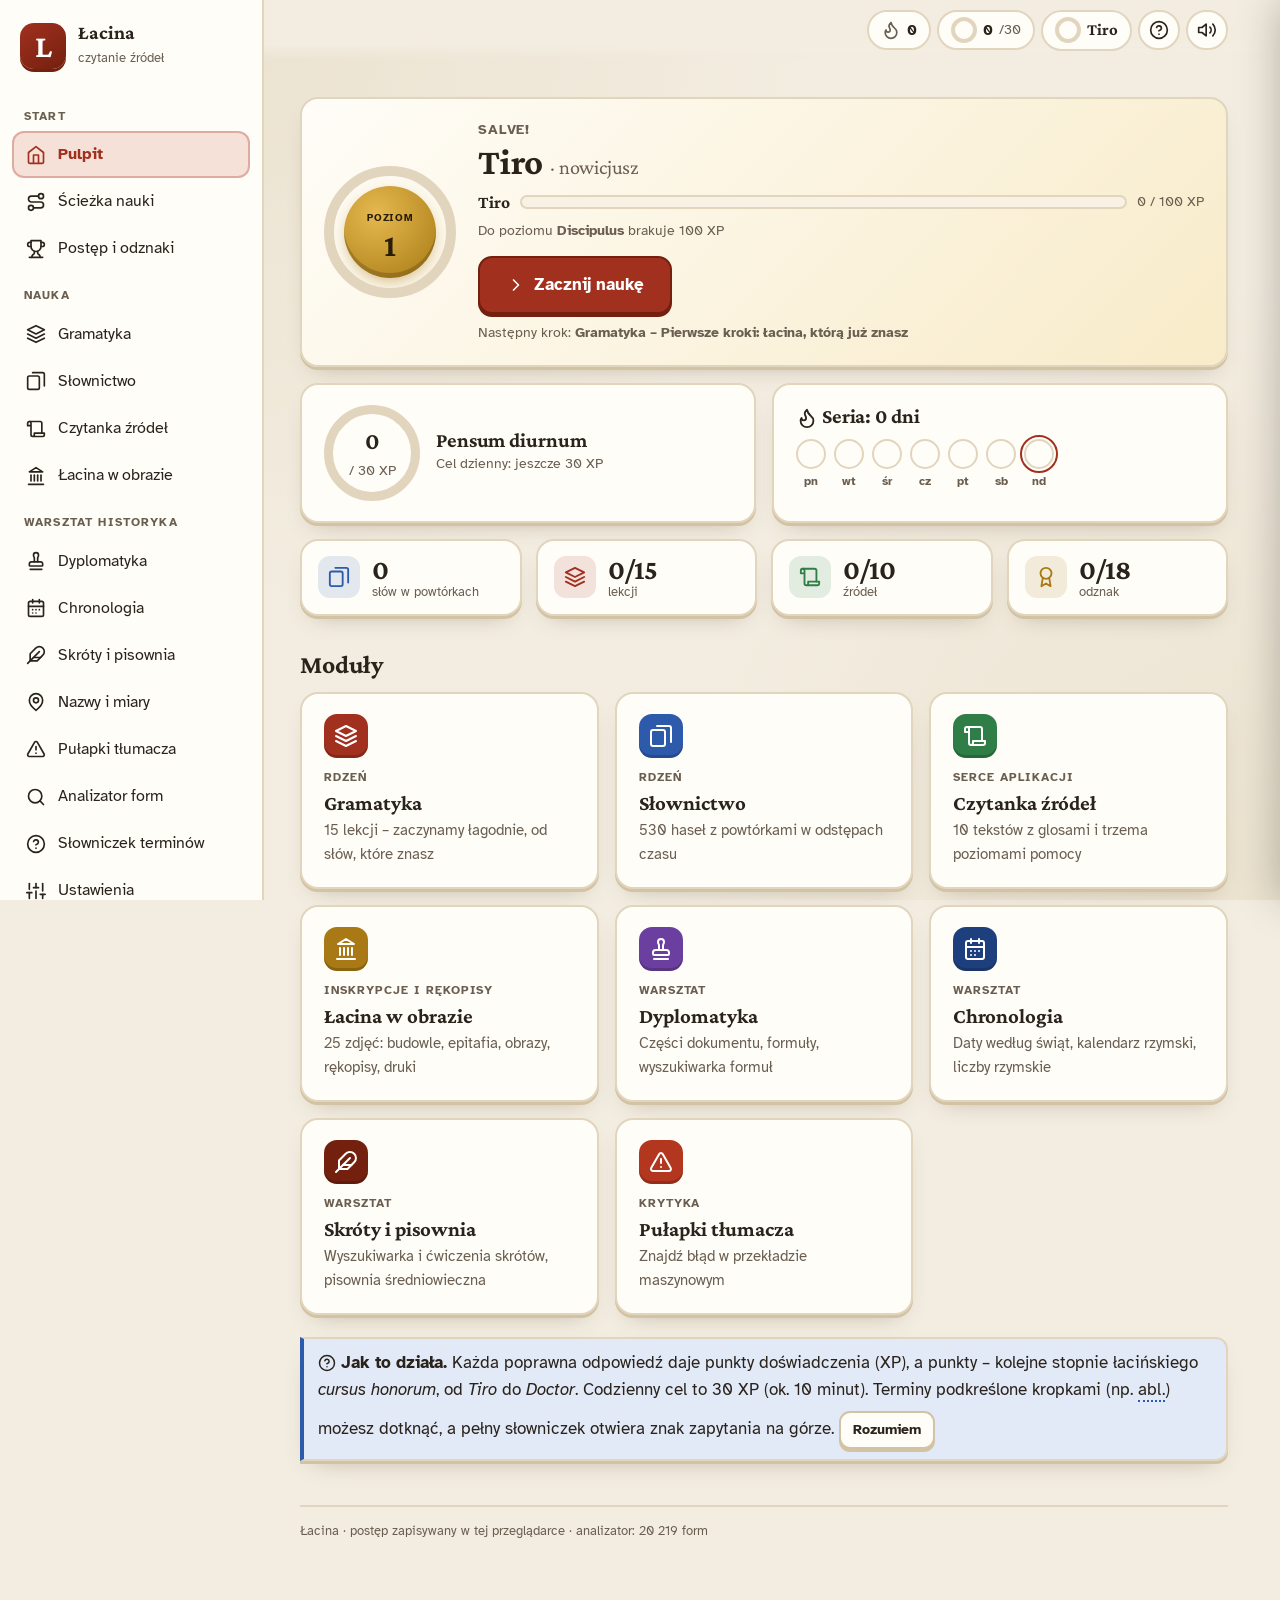
==== commit 61f1b941: "XP: 1 dobra odpowiedź = 1 punkt (cel dzienny 30); krótsza nazwa aplikacji Co-Authored-By: Claude Opu" ====
--- a/docs/index.html
+++ b/docs/index.html
@@ -3,7 +3,7 @@
 <head>
 <meta charset="utf-8">
 <meta name="viewport" content="width=device-width, initial-scale=1, viewport-fit=cover">
-<title>Łacina dla historyka</title>
+<title>Łacina</title>
 <meta name="description" content="Nauka łaciny do czytania źródeł historycznych: gramatyka, słownictwo, czytanka, dyplomatyka, chronologia, inskrypcje.">
 <meta name="theme-color" content="#a1301f">
 <meta name="apple-mobile-web-app-capable" content="yes">
@@ -406,7 +406,7 @@
 <body>
 <div class="app">
   <aside class="side" aria-label="Menu główne">
-    <a class="brand" href="#/pulpit"><span class="ini">L</span><span><b>Łacina dla historyka</b><small>czytanie źródeł</small></span></a>
+    <a class="brand" href="#/pulpit"><span class="ini">L</span><span><b>Łacina</b><small>czytanie źródeł</small></span></a>
     <nav class="nav" id="nav"></nav>
   </aside>
   <div class="col">
@@ -2417,7 +2417,7 @@
 {
   id: 'i15', cat: 'arch', title: 'Fontanna di Trevi – tablica papieska', place: 'Rzym', date: '1735',
   img: 'https://upload.wikimedia.org/wikipedia/commons/thumb/3/37/0_Blason_de_Cl%C3%A9ment_XII_-_Fontazine_de_Trevi.JPG/1280px-0_Blason_de_Cl%C3%A9ment_XII_-_Fontazine_de_Trevi.JPG',
-  page: 'https://commons.wikimedia.org/wiki/File:0_Blason_de_Cl%C3%A9ment_XII_-_Fontazine_de_Trevi.JPG', credit: 'Wikimedia Commons, zob. stronę pliku',
+  page: 'https://commons.wikimedia.org/wiki/File:0_Blason_de_Cl%C3%A9ment_XII_-_Fontazine_de_Trevi.JPG', credit: 'Jean-Pol Grandmont, CC BY 4.0',
   read: 'CLEMENS·XII·PONT·MAX·\nAQVAM·VIRGINEM\nCOPIA·ET·SALVBRITATE·COMMENDATAM\nCVLTV·MAGNIFICO·ORNAVIT\nANNO·DOMINI·MDCCXXXV·PONTIF·VI·',
   exp: 'Clemens XII pont(ifex) max(imus) aquam Virginem copia et salubritate commendatam cultu magnifico ornavit anno Domini MDCCXXXV pontif(icatus) VI.',
   tr: 'Klemens XII, papież, wodę Aqua Virgo, cenioną za obfitość i zdrowotność, ozdobił wspaniałą oprawą w roku Pańskim 1735, szóstym roku pontyfikatu.',
@@ -3341,12 +3341,13 @@
   /* ---------- Stan ---------- */
   var S = {
     lessons: {}, texts: {}, srs: {}, newDay: { d: 0, n: 0 }, imgs: {}, traps: {}, drills: { ok: 0, all: 0 }, chrono: { ok: 0, all: 0 },
-    settings: { newPerDay: 12, cal: 'auto', theme: '', sound: true, plLabels: true, goal: 50 },
+    settings: { newPerDay: 12, cal: 'auto', theme: '', sound: true, plLabels: true, goal: 30 },
     days: [], xp: 0, xpLog: {}, badges: {}, goalDays: [], abbrOk: 0, partPerfect: 0, perfectLessons: 0, bestCombo: 0, seenIntro: false
   };
   try {
     var raw = localStorage.getItem(KEY);
     if (raw) { var o = JSON.parse(raw); Object.keys(o).forEach(function (k) { if (k === 'settings') Object.keys(o.settings).forEach(function (s) { S.settings[s] = o.settings[s]; }); else S[k] = o[k]; }); }
+    if (!S.xp1) { S.settings.goal = { 50: 30, 100: 50, 150: 100 }[S.settings.goal] || S.settings.goal; S.xp1 = 1; } // od 2026-10: 1 dobra odpowiedź = 1 XP
   } catch (e) { }
   function save() {
     var t = today(); if (S.days.indexOf(t) < 0) { S.days.push(t); S.days = S.days.slice(-500); }
@@ -3479,8 +3480,8 @@
     sound('ok');
     var p = PRAISE[Math.floor(Math.random() * PRAISE.length)];
     toast('<span class="praise">' + p[0] + '</span><small>' + p[1] + (combo >= 3 ? ' · ' + LAT.icon('zap', 14) + ' seria ' + combo : '') + '</small>', 'ok', 1100);
-    if (combo === 5 || combo === 10 || combo === 20) setTimeout(function () { toast(LAT.icon('zap', 22) + '<div><b>Series ' + toRoman(combo) + '!</b><br><small>' + combo + ' poprawnych z rzędu – premia +' + combo + ' XP</small></div>', 'combo', 2200); addXP(combo, null); }, 300);
-    addXP(xp || 5, el);
+    if (combo === 5 || combo === 10 || combo === 20) setTimeout(function () { toast(LAT.icon('zap', 22) + '<div><b>Series ' + toRoman(combo) + '!</b><br><small>' + combo + ' poprawnych z rzędu</small></div>', 'combo', 2200); }, 300);
+    addXP(1, el); // 1 dobra odpowiedź = 1 XP
   }
   function wrong(el) {
     combo = 0; sound('bad');
@@ -3603,7 +3604,7 @@
     var main = $('#main');
     main.innerHTML = '';
     VIEWS[v](main, parts.slice(1).map(decodeURIComponent));
-    main.insertAdjacentHTML('beforeend', '<div class="foot">Łacina dla historyka · postęp zapisywany w tej przeglądarce · analizator: ' + INDEX_SIZE.toLocaleString('pl') + ' form</div>');
+    main.insertAdjacentHTML('beforeend', '<div class="foot">Łacina · postęp zapisywany w tej przeglądarce · analizator: ' + INDEX_SIZE.toLocaleString('pl') + ' form</div>');
     G.updateStatus();
     window.scrollTo(0, 0);
   }
@@ -3658,7 +3659,7 @@
         b.onclick = function () {
           var j = +b.dataset.j, good = j === q.a;
           $$('.opt', qd).forEach(function (x) { x.disabled = true; if (+x.dataset.j === q.a) x.classList.add('right'); });
-          if (!good) { b.classList.add('wrong'); G.wrong(b); } else { score++; xpGot += 5; G.correct(b, 5); }
+          if (!good) { b.classList.add('wrong'); G.wrong(b); } else { score++; xpGot += 1; G.correct(b, 1); }
           var ex = $('.expl', qd); ex.className = 'expl ' + (good ? 'good' : 'badx');
           ex.innerHTML = (good ? '<b class="ok">' + I('check', 16) + ' Dobrze.</b> ' : '<b class="bad">' + I('x', 16) + ' Nie tym razem.</b> ') + (q.e || '');
           LAT.glossify(ex);
@@ -3700,7 +3701,7 @@
         else if (toks[n] && !sel) { t.classList.add('miss'); ok = false; }
         else if (!toks[n] && sel) { t.classList.add('false'); ok = false; }
       });
-      if (ok) G.correct($('.find-s', el), 6); else G.wrong($('.find-s', el));
+      if (ok) G.correct($('.find-s', el), 1); else G.wrong($('.find-s', el));
       var e = $('.expl', el); e.className = 'expl ' + (ok ? 'good' : 'badx');
       e.innerHTML = (ok ? '<b class="ok">Bezbłędnie.</b> ' : '<b class="bad">Nie całkiem.</b> Zielone – trafione, przerywane – pominięte, przekreślone – zbędne. ') + (ex.e || '');
       LAT.glossify(e);
@@ -3754,7 +3755,7 @@
           b.onclick = function () {
             var good = right.indexOf(b.dataset.v) >= 0;
             $$('.opt', el).forEach(function (x) { x.disabled = true; if (right.indexOf(x.dataset.v) >= 0) x.classList.add('right'); });
-            if (!good) { b.classList.add('wrong'); G.wrong(b); } else { ok++; G.correct(b, 3); }
+            if (!good) { b.classList.add('wrong'); G.wrong(b); } else { ok++; G.correct(b, 1); }
             fin(good, right);
           };
         });
@@ -3774,7 +3775,7 @@
             if (x.v === 'dep.' && v['strona'] !== 'pass.') return false;
             return x.t === v['czas'] && x.m === v['tryb'] && (x.v === '' || x.v === 'dep.' || x.v === v['strona']) && x.p === p;
           });
-          if (good) { ok++; G.correct(this, 6); } else G.wrong(this);
+          if (good) { ok++; G.correct(this, 1); } else G.wrong(this);
           this.disabled = true;
           fin(good, LAT.mergeLabels(goodLabels));
         };
@@ -3956,7 +3957,7 @@
         got += s; done++; xp += x || 0;
         $('#lprog').style.width = (100 * done / total) + '%';
         if (done === total) {
-          var perfect = got === total, bonus = wasDone ? 10 : 25 + (perfect ? 15 : 0);
+          var perfect = got === total, bonus = 0;
           S.lessons[id] = { done: true, score: Math.max(got, (S.lessons[id] && S.lessons[id].score) || 0), total: total };
           if (perfect && !wasDone) S.perfectLessons++;
           save(); G.addXP(bonus, null); renderNav('gramatyka');
@@ -4046,7 +4047,7 @@
       document.onkeydown = null;
       if (!queue.length) {
         el.innerHTML = '<h1>Sesja zakończona</h1><p class="lead">' + (done ? 'Przerobione karty: ' + done + '.' : 'Na dziś nie ma nic do powtórki – wróć jutro albo zaznacz więcej talii.') + '</p><div class="row"><a class="btn pri" href="#/pulpit">' + I('home', 18) + ' Pulpit</a> <a class="btn" href="#/czytanka">' + I('scroll', 18) + ' Do czytanki</a></div>';
-        if (done >= 5) { G.addXP(10, null); G.celebrate({ icon: 'cards', kicker: 'Memoria bona!', title: 'Sesja powtórek ukończona', stats: [[done, 'kart'], [Math.round(100 * good / done) + '%', 'pamiętane'], ['+' + (xp + 10), 'XP']] }); }
+        if (done >= 5) { G.celebrate({ icon: 'cards', kicker: 'Memoria bona!', title: 'Sesja powtórek ukończona', stats: [[done, 'kart'], [Math.round(100 * good / done) + '%', 'pamiętane'], ['+' + xp, 'XP']] }); }
         renderNav('slownictwo'); return;
       }
       var id = queue[0], e = BYHEAD[id], isNew = !S.srs[id];
@@ -4063,7 +4064,7 @@
           var g = +b.dataset.g;
           if (isNew) S.newDay.n++;
           srsGrade(id, g); done++;
-          if (g >= 2) { good++; var add = isNew ? 3 : 2; xp += add; G.correct(b, add); } else if (g === 1) { good++; xp += 1; G.addXP(1, b); } else G.wrong(b);
+          if (g >= 2) { good++; var add = 1; xp += add; G.correct(b, add); } else if (g === 1) { good++; xp += 1; G.addXP(1, b); } else G.wrong(b);
           queue.shift();
           if (g === 0) queue.splice(Math.min(queue.length, 3), 0, id);
           setTimeout(show, G.RM ? 0 : 160);
@@ -4157,7 +4158,7 @@
     quiz($('#qs'), T.q, function (sc, tot, xp) {
       var prev = S.texts[id] || {};
       S.texts[id] = { done: true, score: sc, total: tot, level: level, lookups: level === 3 ? lookups : null, prefLevel: prev.prefLevel || level };
-      var bonus = (wasDone ? 10 : 30) + (level === 3 ? 15 : level === 2 ? 5 : 0);
+      var bonus = 0;
       save(); G.addXP(bonus, null);
       var nx = nextStep();
       G.celebrate({ icon: 'scroll', kicker: sc === tot ? 'Lector egregius!' : 'Lectio peracta!', title: esc(T.title) + ' – przeczytane', sub: level < 3 ? 'Następnym razem spróbuj wyższego poziomu: mniej pomocy to więcej XP.' : 'Czytasz źródło bez pomocy. Tak pracuje historyk.',
@@ -4202,7 +4203,7 @@
     $$('[data-s]', el).forEach(function (b) { b.onclick = function () { $('#s' + b.dataset.s).classList.toggle('hidden'); LAT.glossify($('#sn')); }; });
     quiz($('#qs'), IM.q, function (sc, tot, xp) {
       S.imgs[id] = 1; save();
-      if (!wasDone) { G.addXP(10, null); G.toast(I('landmark', 22) + '<div><b>Napis odczytany!</b><br><small>+' + (xp + 10) + ' XP · ' + Object.keys(S.imgs).length + ' z ' + LAT.IMAGES.length + ' zdjęć</small></div>', 'badge', 2600); G.sound('done'); G.confetti(60); }
+      if (!wasDone) { G.toast(I('landmark', 22) + '<div><b>Napis odczytany!</b><br><small>+' + xp + ' XP · ' + Object.keys(S.imgs).length + ' z ' + LAT.IMAGES.length + ' zdjęć</small></div>', 'badge', 2600); G.sound('done'); G.confetti(60); }
     });
   }
   function epigraphyView(el) {
@@ -4255,7 +4256,7 @@
         return { q: 'Do jakiej części dokumentu należy formuła <i class="la">' + esc(f[1]) + '</i>?', o: [f[0]].concat(others), a: 0, e: esc(f[2]) };
       });
       tb.innerHTML = '<div class="card" id="fqz"></div>';
-      quiz($('#fqz'), qs, function (s, t) { var first = !(S.lessons.diplo && S.lessons.diplo.done); S.lessons.diplo = { done: true, score: s, total: t }; save(); if (first) { G.addXP(15, null); G.celebrate({ icon: 'stamp', kicker: 'Bene!', title: 'Quiz formuł ukończony', stats: [[s + '/' + t, 'wynik']] }); } });
+      quiz($('#fqz'), qs, function (s, t) { var first = !(S.lessons.diplo && S.lessons.diplo.done); S.lessons.diplo = { done: true, score: s, total: t }; save(); if (first) { G.celebrate({ icon: 'stamp', kicker: 'Bene!', title: 'Quiz formuł ukończony', stats: [[s + '/' + t, 'wynik']] }); } });
     }
   };
   function formulaFinder(text, out) {
@@ -4290,8 +4291,8 @@
         if (s.value === good) { ok++; fb.innerHTML = '<span class="ok">' + I('check', 18) + '</span>'; } else fb.innerHTML = '<span class="bad">' + I('x', 18) + ' ' + good + '</span>';
       });
       $('#psc').textContent = ok + ' / ' + T.parts.length;
-      G.addXP(ok * 2, this);
-      if (ok === T.parts.length) { S.partPerfect++; save(); G.addXP(25, null); G.celebrate({ icon: 'stamp', kicker: 'Notarius!', title: 'Bezbłędny podział dokumentu', sub: 'Rozpoznajesz wszystkie 13 części – jak średniowieczny kancelista.', stats: [['13/13', 'części'], ['+' + (ok * 2 + 25), 'XP']], big: true }); }
+      G.addXP(ok, this);
+      if (ok === T.parts.length) { S.partPerfect++; save(); G.celebrate({ icon: 'stamp', kicker: 'Notarius!', title: 'Bezbłędny podział dokumentu', sub: 'Rozpoznajesz wszystkie 13 części – jak średniowieczny kancelista.', stats: [['13/13', 'części'], ['+' + (ok * 2 + 25), 'XP']], big: true }); }
     };
   }
 
@@ -4388,7 +4389,7 @@
       $('#am').value = String(F.m);
       $('#ac').onclick = function () {
         var good = +$('#ad').value === R.d && +$('#am').value === R.m;
-        S.chrono.all++; if (good) { S.chrono.ok++; streakC++; G.correct(this, 8); } else { streakC = 0; G.wrong(this); } save();
+        S.chrono.all++; if (good) { S.chrono.ok++; streakC++; G.correct(this, 1); } else { streakC = 0; G.wrong(this); } save();
         var e = $('#ae'); e.className = 'expl ' + (good ? 'good' : 'badx');
         e.innerHTML = (good ? '<b class="ok">Dobrze!</b> ' : '<b class="bad">Nie.</b> ') + 'Rozwiązanie: <b>' + esc(R.txt) + '</b>.<br>Krok po kroku: ' + esc(nm.pl) + ' w ' + y + ' r. wypadło: ' + esc(F.txt) + '. ' +
           ({ post: 'Szukamy pierwszego dnia „' + CH.DNI[wd] + '” po święcie.', ante: 'Szukamy ostatniego dnia „' + CH.DNI[wd] + '” przed świętem.', vig: 'Wigilia to dzień przed świętem.', cras: 'In crastino to następny dzień.', oct: 'Oktawa to 7 dni po święcie (ósmy dzień, licząc samo święto).', in: 'Data samego święta.' })[rel] +
@@ -4433,7 +4434,7 @@
         var chk = function () {
           if ($('#aok').disabled) return; $('#aok').disabled = true;
           var v = LAT.norm($('#ain').value), good = a[1].split(/[\/(),=]/).some(function (x) { var n = LAT.norm(x); return n && (n === v || n.replace(/^-/, '') === v); });
-          if (good) { ok++; S.abbrOk++; G.correct($('.drill-form', tb), 4); } else G.wrong($('.drill-form', tb));
+          if (good) { ok++; S.abbrOk++; G.correct($('.drill-form', tb), 1); } else G.wrong($('.drill-form', tb));
           $('#aex').className = 'expl ' + (good ? 'good' : 'badx'); $('#aex').innerHTML = (good ? '<b class="ok">Dobrze.</b> ' : '<b class="bad">Nie.</b> ') + '<b class="la">' + esc(a[1]) + '</b> – ' + esc(a[3] || ({ s: 'suspensja', k: 'kontrakcja', z: 'znak specjalny' })[a[2]]) + '<div class="row" style="justify-content:center;margin-top:8px"><button class="btn pri" id="anx">Dalej ' + I('right', 18) + '</button></div>';
           $('#anx').onclick = function () { i++; nx(); }; $('#anx').focus();
         };
@@ -4523,7 +4524,7 @@
           if (bad && sel) s.classList.add('hit'); else if (bad) { s.classList.add('miss'); ok = false; } else if (sel) { s.classList.add('false'); ok = false; }
         });
         var wasSolved = S.traps[key]; S.traps[key] = ok ? 1 : (S.traps[key] || 0); save();
-        if (ok) G.correct(d, wasSolved ? 2 : 6); else G.wrong(d);
+        if (ok) G.correct(d, 1); else G.wrong(d);
         var n = Object.keys(S.traps).filter(function (k) { return S.traps[k]; }).length; $('#tcount').textContent = n; $('#tprog').style.width = (100 * n / LAT.TRAPS.length) + '%';
         var e = $('.expl', d); e.className = 'expl ' + (ok ? 'good' : 'badx'); e.innerHTML = (ok ? '<b class="ok">Trafnie.</b> ' : '<b class="bad">Nie całkiem.</b> ') + 'Poprawnie: <b>' + esc(t.ok) + '</b><br>' + t.e;
       };
@@ -4564,7 +4565,7 @@
       '<div class="card"><h3>Nauka</h3>' +
       sw('pll', 'Etykiety form po polsku', 'Np. „ablatyw, l. mn.” zamiast „abl. lm.” (łaciński skrót zostaje drobnym drukiem).', S.settings.plLabels) +
       sw('snd', 'Dźwięki nagród', 'Krótkie tony po poprawnej odpowiedzi i ukończeniu lekcji.', S.settings.sound) +
-      '<div class="switch"><div><b>Cel dzienny</b><div class="small muted">Ile XP chcesz zdobywać dziennie (ok. 10 XP = 2 minuty).</div></div><select id="goal"><option value="30">30 XP – lekko</option><option value="50">50 XP – regularnie</option><option value="100">100 XP – intensywnie</option><option value="150">150 XP – maraton</option></select></div>' +
+      '<div class="switch"><div><b>Cel dzienny</b><div class="small muted">Ile XP chcesz zdobywać dziennie (1 dobra odpowiedź = 1 XP).</div></div><select id="goal"><option value="15">15 XP – lekko</option><option value="30">30 XP – regularnie</option><option value="50">50 XP – intensywnie</option><option value="100">100 XP – maraton</option></select></div>' +
       '<div class="switch"><div><b>Nowe słowa dziennie</b><div class="small muted">Limit nowych fiszek na dzień.</div></div><input type="number" inputmode="numeric" id="npd" value="' + S.settings.newPerDay + '" min="0" max="100" style="width:90px"></div>' +
       '<div class="switch"><div><b>Kalendarz domyślny</b><div class="small muted">Dla kalkulatora dat.</div></div>' + calSelect('dcal') + '</div>' +
       '<div class="switch"><div><b>Motyw</b><div class="small muted">Jasny, ciemny lub zgodny z systemem.</div></div><select id="thm"><option value="">systemowy</option><option value="light">jasny</option><option value="dark">ciemny</option></select></div></div>' +
